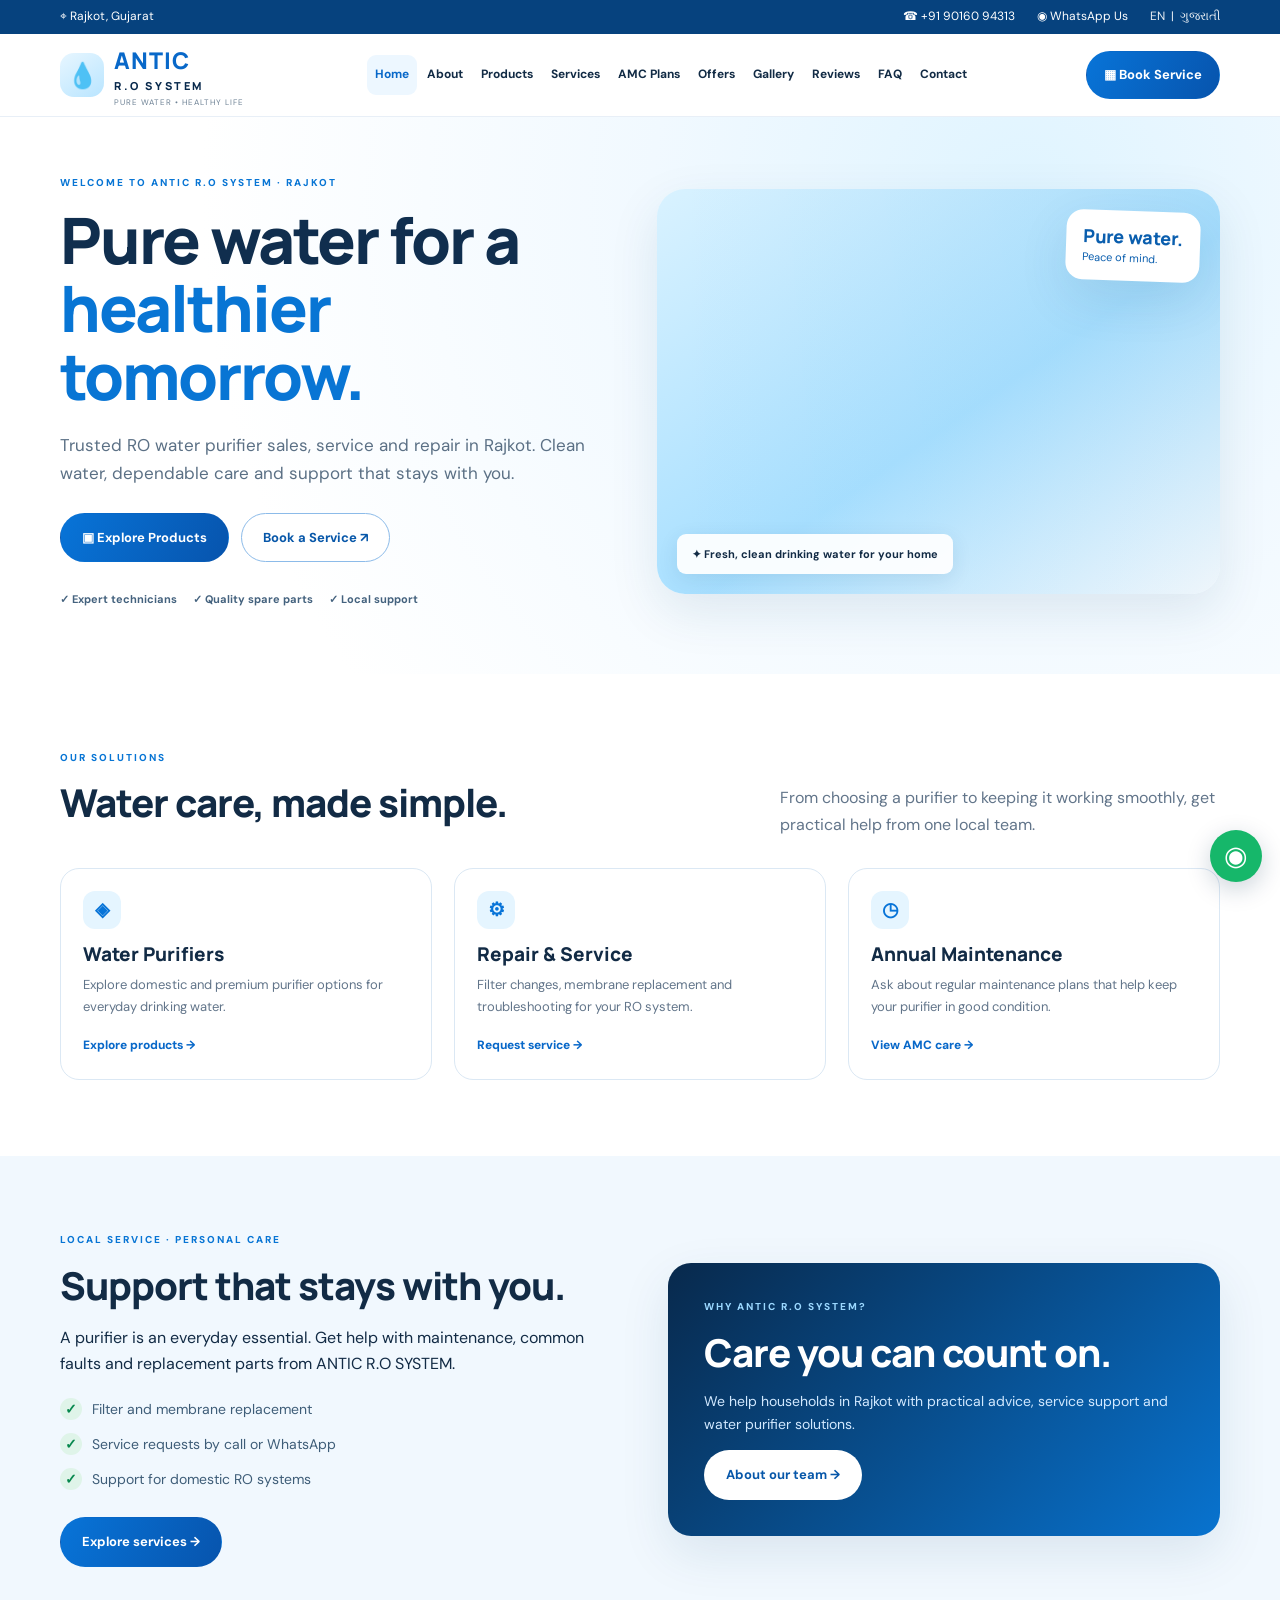
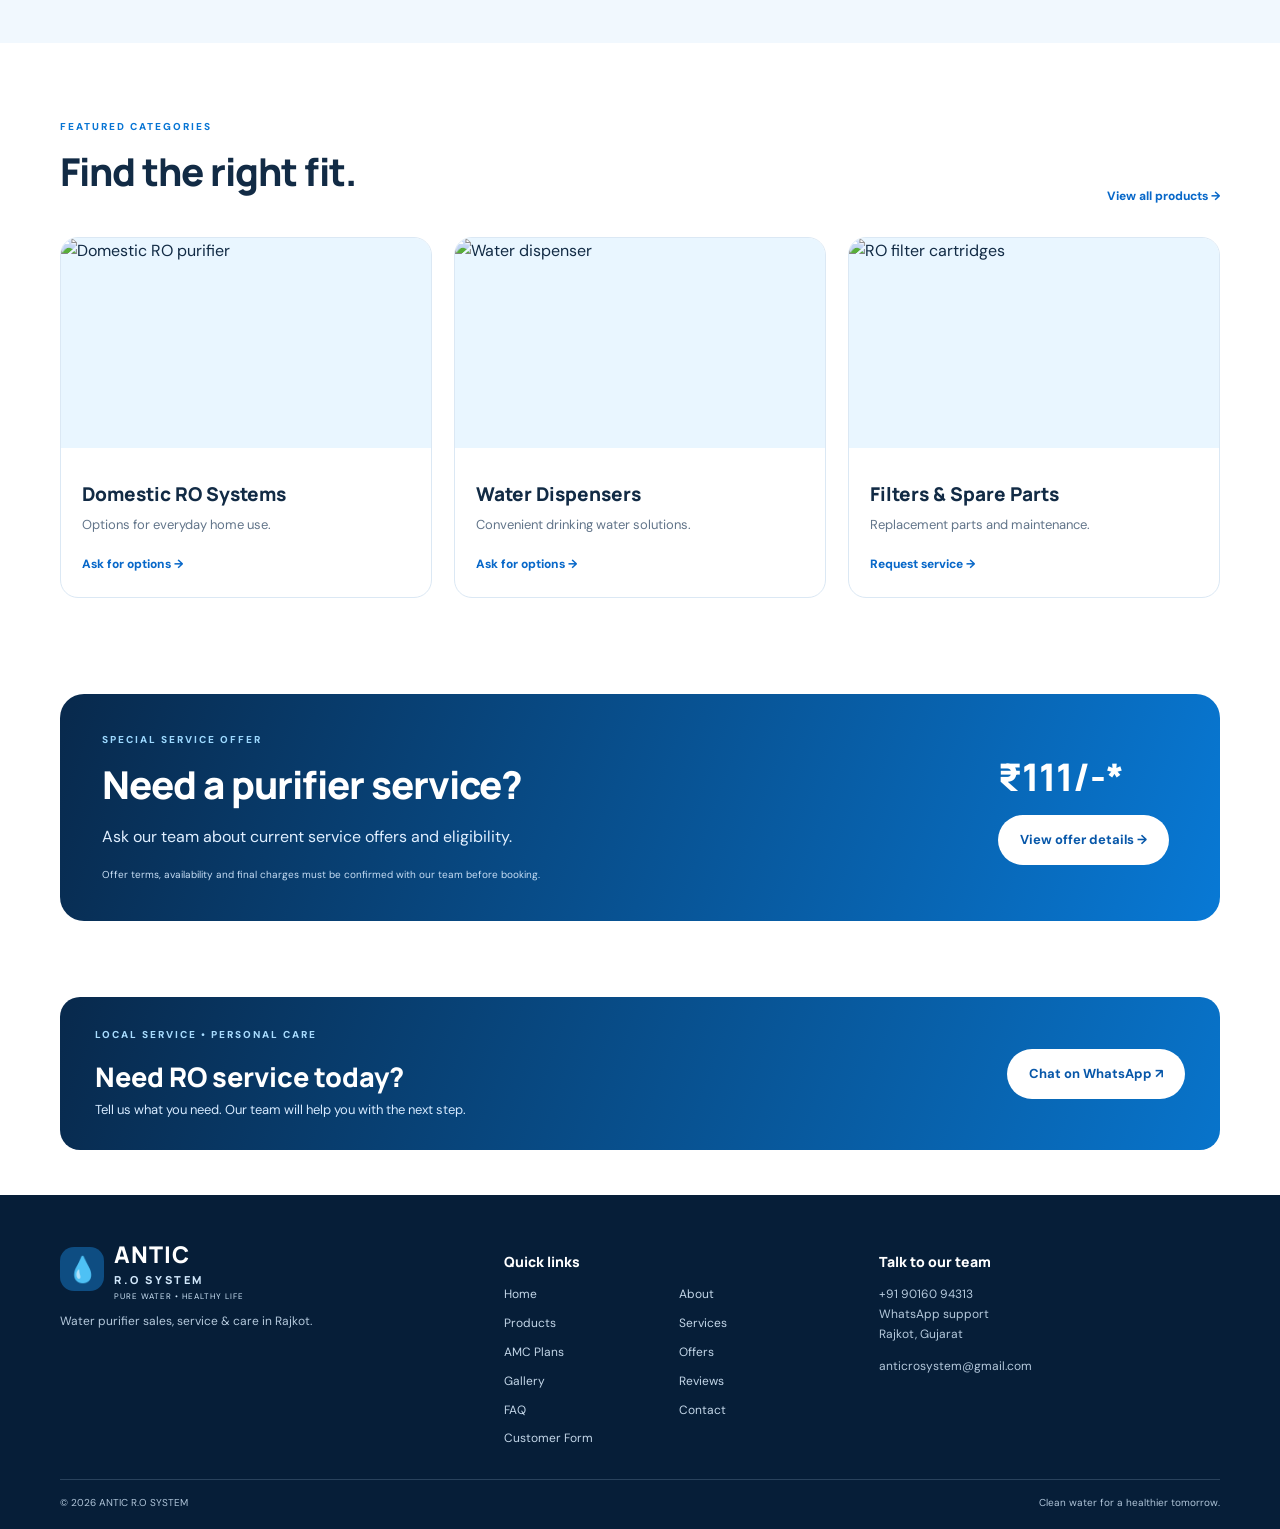
==== index.html @ 8de10319 "Add files via upload" ====
<!doctype html><html lang="en"><head><meta charset="utf-8"><meta name="viewport" content="width=device-width,initial-scale=1"><meta name="description" content="RO water purifier sales, service and repair in Rajkot."><meta name="theme-color" content="#0756a5"><title>Home | ANTIC R.O SYSTEM</title><link rel="preconnect" href="https://images.unsplash.com"><link rel="stylesheet" href="style.css"></head><body><div class="topbar"><div class="container topbar-inner"><span>⌖ Rajkot, Gujarat</span><div><a href="tel:+919016094313">☎ +91 90160 94313</a><a href="https://wa.me/919016094313" target="_blank" rel="noopener">◉ WhatsApp Us</a><span class="language">EN&nbsp; | &nbsp;ગુજરાતી</span></div></div></div><header class="site-header"><div class="container nav-wrap"><a class="brand" href="index.html"><span class="brand-mark">💧</span><span><b>ANTIC</b><strong>R.O SYSTEM</strong><small>PURE WATER • HEALTHY LIFE</small></span></a><button class="menu-toggle" aria-label="Toggle navigation" aria-expanded="false" onclick="document.querySelector('.nav-links').classList.toggle('open');this.setAttribute('aria-expanded',this.getAttribute('aria-expanded')==='true'?'false':'true')">☰</button><nav class="nav-links"><a class="active" href="index.html">Home</a><a class="" href="about.html">About</a><a class="" href="products.html">Products</a><a class="" href="services.html">Services</a><a class="" href="amc.html">AMC Plans</a><a class="" href="offers.html">Offers</a><a class="" href="gallery.html">Gallery</a><a class="" href="reviews.html">Reviews</a><a class="" href="faq.html">FAQ</a><a class="" href="contact.html">Contact</a></nav><a class="btn btn-primary nav-cta" href="booking.html">▦ Book Service</a></div></header><main><section class="hero"><div class="container hero-grid"><div class="hero-copy"><span class="eyebrow">WELCOME TO ANTIC R.O SYSTEM · RAJKOT</span><h1>Pure water for a <em>healthier tomorrow.</em></h1><p>Trusted RO water purifier sales, service and repair in Rajkot. Clean water, dependable care and support that stays with you.</p><div class="buttons"><a class="btn btn-primary" href="products.html">▣ Explore Products</a><a class="btn btn-outline" href="services.html">Book a Service ↗</a></div><div class="trust-row"><span>✓ Expert technicians</span><span>✓ Quality spare parts</span><span>✓ Local support</span></div></div><div class="hero-visual"><img src="https://images.unsplash.com/photo-1564419320461-6870880221ad?auto=format&fit=crop&w=1200&q=85" alt="Clean drinking water and water purifier" onerror="this.style.display='none'"><div class="image-note">✦ Fresh, clean drinking water for your home</div><div class="hero-sticker"><b>Pure water.</b><span>Peace of mind.</span></div></div></div></section>
<section class="section"><div class="container"><div class="section-heading"><div><span class="eyebrow">OUR SOLUTIONS</span><h2>Water care, made simple.</h2></div><p>From choosing a purifier to keeping it working smoothly, get practical help from one local team.</p></div><div class="solution-grid"><a class="solution-card" href="products.html"><img src="https://images.unsplash.com/photo-1624948465027-6f9b51067557?auto=format&fit=crop&w=800&q=80" alt="Water purifier" onerror="this.style.display='none'"><div><span class="mini-icon">◈</span><h3>Water Purifiers</h3><p>Explore domestic and premium purifier options for everyday drinking water.</p><b>Explore products →</b></div></a><a class="solution-card" href="services.html"><img src="https://images.unsplash.com/photo-1581092921461-eab62e97a780?auto=format&fit=crop&w=800&q=80" alt="Technician service" onerror="this.style.display='none'"><div><span class="mini-icon">⚙</span><h3>Repair & Service</h3><p>Filter changes, membrane replacement and troubleshooting for your RO system.</p><b>Request service →</b></div></a><a class="solution-card" href="amc.html"><img src="https://images.unsplash.com/photo-1585704032915-c3400ca199e7?auto=format&fit=crop&w=800&q=80" alt="Water purifier filter" onerror="this.style.display='none'"><div><span class="mini-icon">◷</span><h3>Annual Maintenance</h3><p>Ask about regular maintenance plans that help keep your purifier in good condition.</p><b>View AMC care →</b></div></a></div></div></section>
<section class="section soft"><div class="container split"><div><span class="eyebrow">LOCAL SERVICE · PERSONAL CARE</span><h2>Support that stays with you.</h2><p>A purifier is an everyday essential. Get help with maintenance, common faults and replacement parts from ANTIC R.O SYSTEM.</p><ul class="check-list"><li>Filter and membrane replacement</li><li>Service requests by call or WhatsApp</li><li>Support for domestic RO systems</li></ul><a class="btn btn-primary" href="services.html">Explore services →</a></div><div class="blue-panel"><span class="eyebrow">WHY ANTIC R.O SYSTEM?</span><h2>Care you can count on.</h2><p>We help households in Rajkot with practical advice, service support and water purifier solutions.</p><a class="btn btn-white" href="about.html">About our team →</a></div></div></section>
<section class="section"><div class="container"><div class="section-heading"><div><span class="eyebrow">FEATURED CATEGORIES</span><h2>Find the right fit.</h2></div><a class="text-link" href="products.html">View all products →</a></div><div class="product-grid"><article class="product-card"><img src="https://images.unsplash.com/photo-1624948465027-6f9b51067557?auto=format&fit=crop&w=800&q=80" alt="Domestic RO purifier"><div><h3>Domestic RO Systems</h3><p>Options for everyday home use.</p><a href="https://wa.me/919016094313" target="_blank" rel="noopener">Ask for options →</a></div></article><article class="product-card"><img src="https://images.unsplash.com/photo-1523362628745-0c100150b504?auto=format&fit=crop&w=800&q=80" alt="Water dispenser"><div><h3>Water Dispensers</h3><p>Convenient drinking water solutions.</p><a href="https://wa.me/919016094313" target="_blank" rel="noopener">Ask for options →</a></div></article><article class="product-card"><img src="https://images.unsplash.com/photo-1585704032915-c3400ca199e7?auto=format&fit=crop&w=800&q=80" alt="RO filter cartridges"><div><h3>Filters & Spare Parts</h3><p>Replacement parts and maintenance.</p><a href="services.html">Request service →</a></div></article></div></div></section>
<section class="section offer-section"><div class="container"><div class="offer-banner"><div><span class="eyebrow">SPECIAL SERVICE OFFER</span><h2>Need a purifier service?</h2><p>Ask our team about current service offers and eligibility.</p><small>Offer terms, availability and final charges must be confirmed with our team before booking.</small></div><div class="offer-action"><strong>₹111/-*</strong><a class="btn btn-white" href="offers.html">View offer details →</a></div></div></div></section></main><section class="cta-band"><div><span class="eyebrow">LOCAL SERVICE • PERSONAL CARE</span><h2>Need RO service today?</h2><p>Tell us what you need. Our team will help you with the next step.</p></div><a class="btn btn-white" href="https://wa.me/919016094313" target="_blank" rel="noopener">Chat on WhatsApp ↗</a></section><footer class="footer"><div class="container footer-grid"><div><a class="brand brand-light" href="index.html"><span class="brand-mark">💧</span><span><b>ANTIC</b><strong>R.O SYSTEM</strong><small>PURE WATER • HEALTHY LIFE</small></span></a><p>Water purifier sales, service & care in Rajkot.</p></div><div><h3>Quick links</h3><div class="footer-links"><a href="index.html">Home</a><a href="about.html">About</a><a href="products.html">Products</a><a href="services.html">Services</a><a href="amc.html">AMC Plans</a><a href="offers.html">Offers</a><a href="gallery.html">Gallery</a><a href="reviews.html">Reviews</a><a href="faq.html">FAQ</a><a href="contact.html">Contact</a><a href="booking.html">Customer Form</a></div></div><div><h3>Talk to our team</h3><p><a href="tel:+919016094313">+91 90160 94313</a><br><a href="https://wa.me/919016094313">WhatsApp support</a><br>Rajkot, Gujarat</p><p><a href="mailto:anticrosystem@gmail.com">anticrosystem@gmail.com</a></p></div></div><div class="container copyright">© 2026 ANTIC R.O SYSTEM <span>Clean water for a healthier tomorrow.</span></div></footer><a class="floating-wa" href="https://wa.me/919016094313" aria-label="Chat on WhatsApp" target="_blank" rel="noopener">◉</a><script src="script.js"></script></body></html>
---- style.css ----
@import url('https://fonts.googleapis.com/css2?family=DM+Sans:wght@400;500;600;700&family=Manrope:wght@400;500;600;700;800&display=swap');
:root{--navy:#08294c;--blue:#0868c9;--blue2:#0a8ce5;--pale:#edf7ff;--ink:#122b45;--muted:#62758a;--line:#dbe8f4;--white:#fff;--green:#18a968;--shadow:0 18px 50px rgba(15,66,110,.10)}*{box-sizing:border-box}html{scroll-behavior:smooth;scroll-padding-top:100px}body{margin:0;background:#fff;color:var(--ink);font-family:'DM Sans',Arial,sans-serif;line-height:1.65}a{color:inherit;text-decoration:none}img{max-width:100%;display:block}.container{width:min(1160px,calc(100% - 42px));margin-inline:auto}.topbar{background:#06427e;color:#fff;font-size:12px}.topbar-inner,.topbar-inner>div{display:flex;align-items:center;justify-content:space-between;gap:22px}.topbar-inner{min-height:34px}.topbar a{color:#fff}.topbar-inner>div{gap:22px}.language{opacity:.9}.site-header{position:sticky;top:0;z-index:20;background:rgba(255,255,255,.96);backdrop-filter:blur(14px);border-bottom:1px solid #e8eff7}.nav-wrap{min-height:82px;display:flex;align-items:center;gap:24px}.brand{display:flex;align-items:center;gap:10px;min-width:195px;color:#0868c9;line-height:1}.brand-mark{width:44px;height:44px;display:grid;place-items:center;border-radius:14px;background:linear-gradient(145deg,#e7f6ff,#b9e5ff);font-size:25px}.brand b,.brand strong,.brand small{display:block}.brand b{font:800 23px Manrope,sans-serif;letter-spacing:1px}.brand strong{font:800 11px Manrope,sans-serif;letter-spacing:2.6px;color:var(--navy);margin-top:2px}.brand small{font-size:8px;letter-spacing:1px;color:#6e8295;margin-top:5px}.nav-links{display:flex;align-items:center;justify-content:center;gap:2px;flex:1}.nav-links a{padding:10px 8px;border-radius:9px;font-size:12px;font-weight:700;white-space:nowrap}.nav-links a:hover,.nav-links a.active{color:var(--blue);background:#edf7ff}.btn{display:inline-flex;align-items:center;justify-content:center;gap:8px;border:1px solid transparent;border-radius:999px;padding:13px 21px;font-weight:700;font-size:13px;transition:transform .2s,box-shadow .2s}.btn:hover{transform:translateY(-2px);box-shadow:0 8px 22px #0a68c92a}.btn-primary{background:linear-gradient(115deg,#0874d8,#0754ad);color:#fff}.btn-outline{border-color:#8cbbe9;color:#0757a9;background:#fff}.btn-white{background:#fff;color:#0757a9}.nav-cta{white-space:nowrap;padding:12px 17px}.menu-toggle{display:none}.hero{background:radial-gradient(circle at 80% 15%,#dff4ff 0,#f1f9ff 33%,#fff 73%);overflow:hidden;padding:58px 0 65px}.hero-grid{display:grid;grid-template-columns:1fr 1.02fr;gap:45px;align-items:center}.eyebrow{display:block;font-size:10px;letter-spacing:2px;font-weight:800;color:#0875d4;margin-bottom:14px}.hero h1,.page-hero h1{font:800 clamp(42px,5vw,65px)/1.07 Manrope,sans-serif;letter-spacing:-2px;margin:0 0 20px;color:#102e4e}.hero h1 em{font-style:normal;color:#0875d4}.hero-copy>p,.page-hero p{font-size:17px;color:#5b7085;max-width:530px}.buttons{display:flex;gap:12px;flex-wrap:wrap;margin-top:26px}.trust-row{display:flex;gap:16px;flex-wrap:wrap;margin-top:28px;color:#44627e;font-size:11px;font-weight:700}.hero-visual{height:405px;position:relative;border-radius:28px;overflow:hidden;background:linear-gradient(145deg,#d9f2ff,#a7dfff 55%,#f6fbff);box-shadow:var(--shadow)}.hero-visual>img{width:100%;height:100%;object-fit:cover}.hero-visual:after{content:'';position:absolute;inset:0;background:linear-gradient(90deg,#fff0, #064d7d08)}.image-note{position:absolute;bottom:20px;left:20px;background:#ffffffed;padding:11px 15px;border-radius:9px;font-size:11px;font-weight:700;box-shadow:0 5px 20px #143b5b18;z-index:1}.hero-sticker{position:absolute;right:20px;top:22px;background:#fff;color:#0a5eae;border-radius:17px;padding:14px 17px;box-shadow:var(--shadow);display:flex;flex-direction:column;z-index:1;transform:rotate(2deg)}.hero-sticker b{font:800 18px Manrope}.hero-sticker span{font-size:11px}.section{padding:76px 0}.soft{background:#f1f8fe}.section-heading{display:flex;justify-content:space-between;align-items:end;gap:25px;margin-bottom:30px}.section-heading h2,.split h2,.blue-panel h2,.offer-banner h2{font:800 clamp(28px,3vw,39px)/1.2 Manrope,sans-serif;letter-spacing:-1px;margin:0 0 12px}.section-heading>p{max-width:440px;color:var(--muted);margin:0}.solution-grid{display:grid;grid-template-columns:repeat(3,1fr);gap:22px}.solution-card{border:1px solid var(--line);border-radius:19px;overflow:hidden;background:#fff;transition:transform .25s,box-shadow .25s}.solution-card:hover,.product-card:hover{transform:translateY(-4px);box-shadow:var(--shadow)}.solution-card>img{width:100%;height:180px;object-fit:cover;background:#e5f5ff}.solution-card>div{padding:22px}.mini-icon{display:grid;place-items:center;width:38px;height:38px;border-radius:12px;background:#e5f5ff;color:#0874d8;font-size:19px;font-weight:800}.solution-card h3,.product-card h3,.info-card h3,.contact-card h3{font:800 19px Manrope;margin:12px 0 7px}.solution-card p,.product-card p,.info-card p{font-size:13px;color:var(--muted);margin:0 0 14px}.solution-card b,.text-link,.product-card a:not(.btn){color:#0868c9;font-size:12px;font-weight:800}.split{display:grid;grid-template-columns:1fr 1fr;gap:55px;align-items:center}.split>p{color:var(--muted)}.check-list{list-style:none;padding:0;margin:20px 0 26px}.check-list li{margin:12px 0;color:#3e5d78;font-size:14px}.check-list li:before{content:'✓';display:inline-grid;place-items:center;width:22px;height:22px;margin-right:10px;border-radius:50%;background:#dff4e9;color:#07884e;font-weight:900}.blue-panel{padding:36px;border-radius:23px;background:linear-gradient(135deg,#08294c,#0873cf);color:#fff;box-shadow:var(--shadow)}.blue-panel .eyebrow{color:#9bd8ff}.blue-panel h2{color:#fff}.blue-panel p{color:#d2e9ff;font-size:14px}.product-grid{display:grid;grid-template-columns:repeat(3,1fr);gap:22px}.product-grid-large{grid-template-columns:repeat(2,1fr)}.product-card{overflow:hidden;border:1px solid var(--line);border-radius:18px;background:#fff;transition:.2s}.product-card img{width:100%;height:210px;object-fit:cover;background:#e9f6ff}.product-card>div{padding:21px}.product-card .btn{margin-top:6px}.offer-section{padding-top:20px}.offer-banner{display:flex;justify-content:space-between;align-items:center;gap:30px;padding:38px 42px;border-radius:24px;background:linear-gradient(110deg,#08294c,#0879d5);color:#fff}.offer-banner .eyebrow{color:#9dd9ff}.offer-banner h2{color:#fff}.offer-banner p{color:#e0efff}.offer-banner small{display:block;color:#c7def5;font-size:10px;max-width:590px}.offer-action{display:flex;flex-direction:column;align-items:flex-start;gap:13px;min-width:180px}.offer-action strong{font:800 38px Manrope;color:#fff}.page-hero{padding:62px 0;background:radial-gradient(circle at 85% 20%,#d7f0ff,#f2f9ff 50%,#fff 90%)}.page-hero h1{font-size:clamp(38px,4.5vw,55px);max-width:800px}.page-hero p{max-width:700px}.grid3{display:grid;grid-template-columns:repeat(3,1fr);gap:22px}.info-card,.contact-card{padding:25px;border:1px solid var(--line);background:#fff;border-radius:18px;box-shadow:0 6px 24px #153d5a08}.card-photo{width:100%;height:155px;object-fit:cover;border-radius:12px;margin-bottom:18px}.rounded-photo{width:100%;height:350px;object-fit:cover;border-radius:24px;box-shadow:var(--shadow)}.notice{background:#f1f8fe;border:1px solid #dcecf9;border-radius:12px;padding:15px 18px;color:#587086;font-size:12px;margin-top:24px}.gallery-grid{display:grid;grid-template-columns:repeat(3,1fr);gap:20px}.gallery-grid figure{margin:0;border:1px solid var(--line);border-radius:17px;overflow:hidden;background:#fff}.gallery-grid img{width:100%;height:220px;object-fit:cover}.gallery-grid figcaption{padding:14px 17px;font-weight:700;font-size:13px}.stars{color:#f5a623;letter-spacing:3px;font-size:20px}.faq-list{max-width:850px}.faq-list details{border:1px solid var(--line);border-radius:13px;padding:18px 20px;margin-bottom:12px;background:#fff}.faq-list summary{font-weight:800;cursor:pointer}.faq-list details p{color:var(--muted);font-size:14px;margin-bottom:0}.contact-layout{display:grid;grid-template-columns:1fr .85fr;gap:25px;align-items:start}.contact-cards{display:grid;grid-template-columns:1fr 1fr;gap:16px}.contact-card p{color:var(--muted);font-size:13px}.booking-panel{position:sticky;top:120px}.booking-actions{display:flex;flex-wrap:wrap;gap:10px;margin-top:22px}.steps{padding-left:20px;color:#4d6880}.steps li{padding:6px 0}.cta-band{width:min(1160px,calc(100% - 42px));margin:0 auto 45px;padding:30px 35px;border-radius:20px;background:linear-gradient(110deg,#08294c,#0874cb);color:#fff;display:flex;justify-content:space-between;align-items:center;gap:20px}.cta-band .eyebrow{color:#a8dcff}.cta-band h2{font:800 27px Manrope;margin:0 0 4px}.cta-band p{margin:0;color:#d6eaff;font-size:13px}.footer{background:#061e38;color:#fff;padding:43px 0 17px}.footer-grid{display:grid;grid-template-columns:1.2fr 1fr 1fr;gap:35px}.brand-light{color:#fff}.brand-light .brand-mark{background:#0e4d82}.brand-light strong,.brand-light small{color:#d1e7fa}.footer p{color:#b5c9dc;font-size:12px}.footer h3{font:800 14px Manrope}.footer-links{display:grid;grid-template-columns:1fr 1fr;gap:9px}.footer-links a{color:#c3d6e8;font-size:12px}.footer-links a:hover,.footer a:hover{color:#8fd3ff}.copyright{border-top:1px solid #29425c;margin-top:30px;padding-top:15px;color:#b0c5d9;font-size:10px;display:flex;justify-content:space-between;gap:15px}.floating-wa{position:fixed;right:18px;bottom:18px;z-index:30;width:52px;height:52px;border-radius:50%;display:grid;place-items:center;background:#16b76a;color:#fff;font-size:27px;box-shadow:0 7px 24px #092d4c35}
@media(max-width:1050px){.nav-wrap{gap:12px}.brand{min-width:165px}.brand b{font-size:20px}.nav-links a{padding:9px 6px;font-size:11px}.nav-cta{font-size:11px;padding:11px 13px}.hero-grid{gap:25px}.hero-visual{height:360px}}
@media(max-width:820px){.topbar-inner>div{gap:12px}.nav-wrap{min-height:72px;flex-wrap:wrap;padding-block:12px}.menu-toggle{display:block;margin-left:auto;background:#eef7ff;border:0;border-radius:10px;padding:10px 13px;color:#0757a9;font-size:19px}.nav-cta{display:none}.nav-links{display:none;order:5;flex-basis:100%;flex-wrap:wrap;justify-content:flex-start;padding:8px 0}.nav-links.open{display:flex}.nav-links a{font-size:13px;padding:10px}.hero-grid,.split,.contact-layout{grid-template-columns:1fr}.hero{padding:45px 0}.hero-visual{height:350px}.solution-grid,.grid3{grid-template-columns:repeat(2,1fr)}.section{padding:58px 0}.section-heading{align-items:flex-start;flex-direction:column}.contact-layout{gap:20px}.booking-panel{position:static}.footer-grid{grid-template-columns:1fr 1fr}.footer-grid>div:first-child{grid-column:1/-1}}
@media(max-width:560px){.container,.cta-band{width:calc(100% - 30px)}.topbar-inner{min-height:32px}.topbar-inner>span{display:none}.topbar-inner>div{width:100%;justify-content:space-between;gap:6px;font-size:10px}.language{display:none}.brand{min-width:0}.brand-mark{width:39px;height:39px}.brand b{font-size:20px}.hero h1{font-size:43px;letter-spacing:-1.5px}.hero-copy>p,.page-hero p{font-size:15px}.hero-visual{height:285px;border-radius:19px}.hero-sticker{right:12px;top:12px}.image-note{left:12px;bottom:12px}.trust-row{gap:9px;font-size:10px}.buttons .btn{flex:1}.solution-grid,.grid3,.product-grid,.product-grid-large,.gallery-grid,.contact-cards{grid-template-columns:1fr}.solution-card>img{height:190px}.section{padding:48px 0}.section-heading h2,.split h2,.blue-panel h2,.offer-banner h2{font-size:29px}.offer-banner{padding:25px 22px;flex-direction:column;align-items:flex-start}.offer-action{min-width:0}.page-hero{padding:45px 0}.page-hero h1{font-size:39px;letter-spacing:-1px}.rounded-photo{height:260px}.cta-band{padding:25px 22px;align-items:flex-start;flex-direction:column;margin-bottom:30px}.cta-band h2{font-size:24px}.footer-grid{grid-template-columns:1fr;gap:20px}.footer-grid>div:first-child{grid-column:auto}.copyright{flex-direction:column;gap:5px}.product-card img{height:210px}}
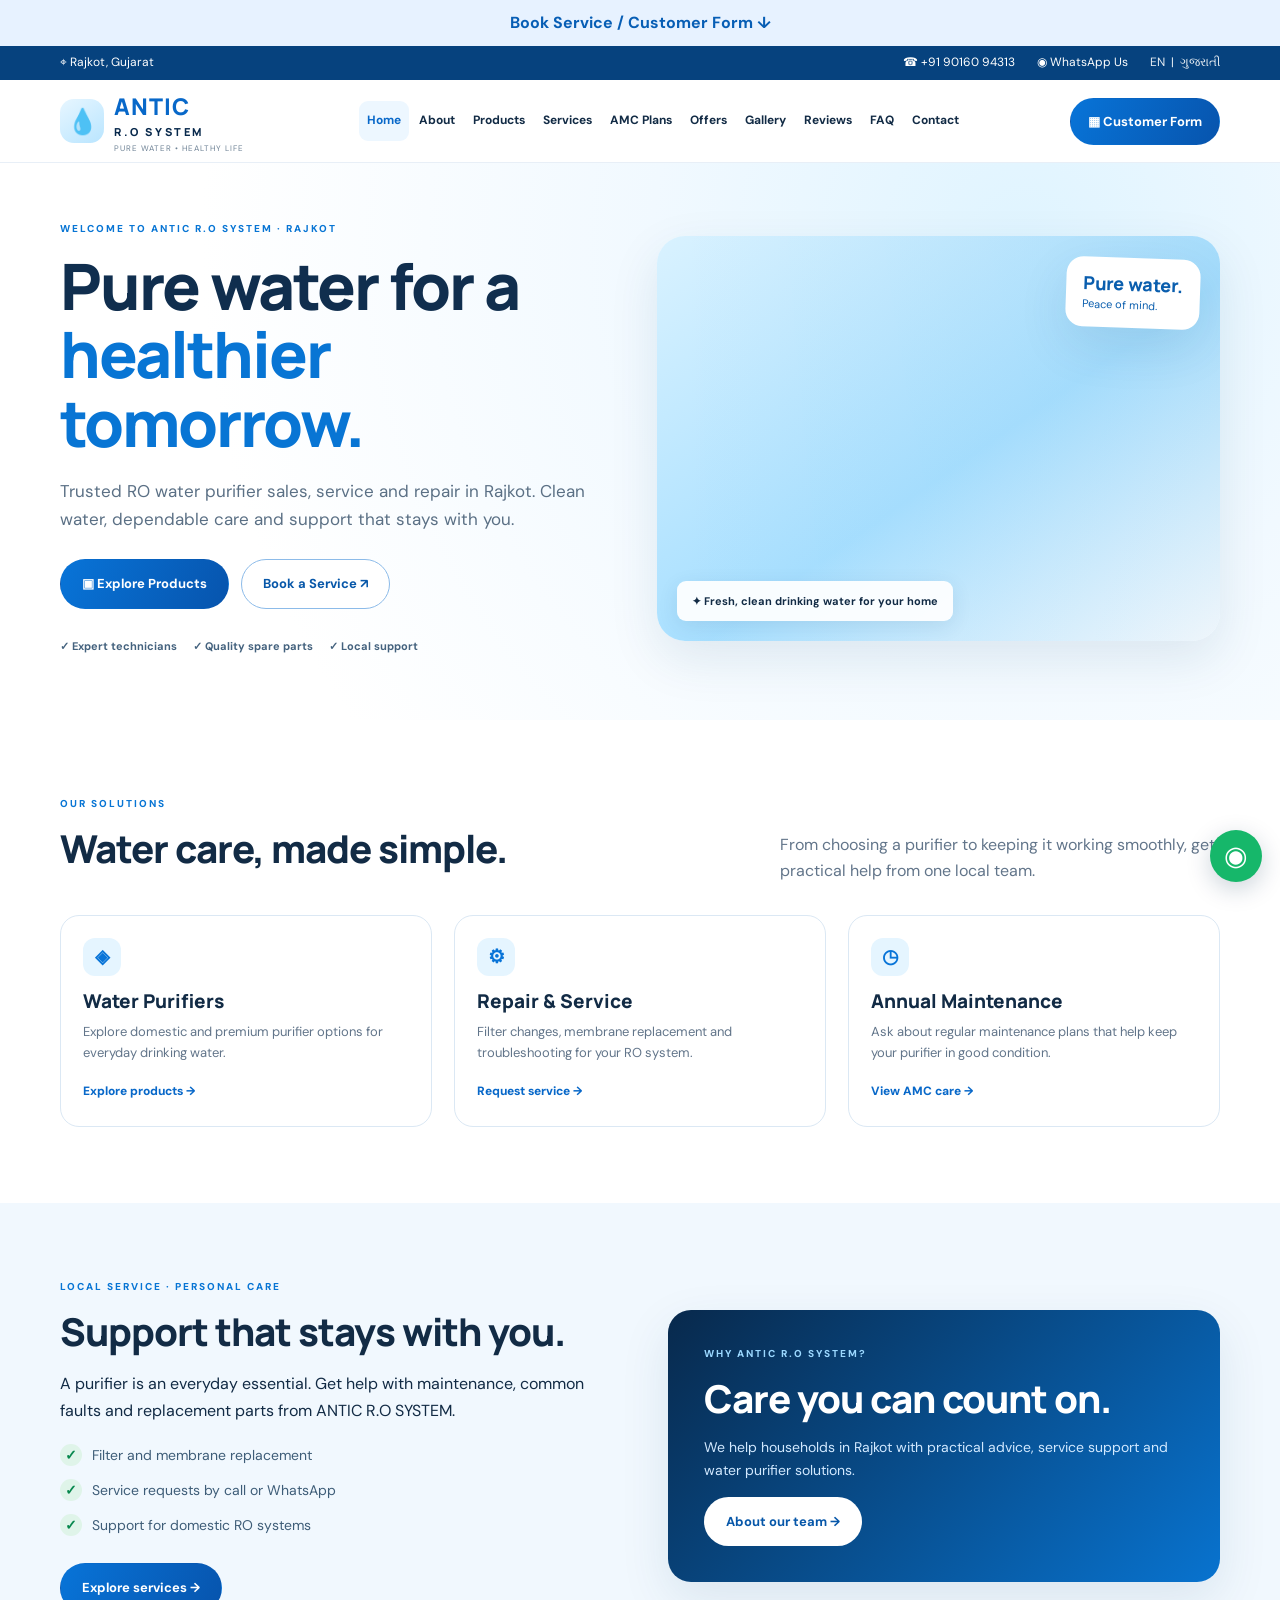
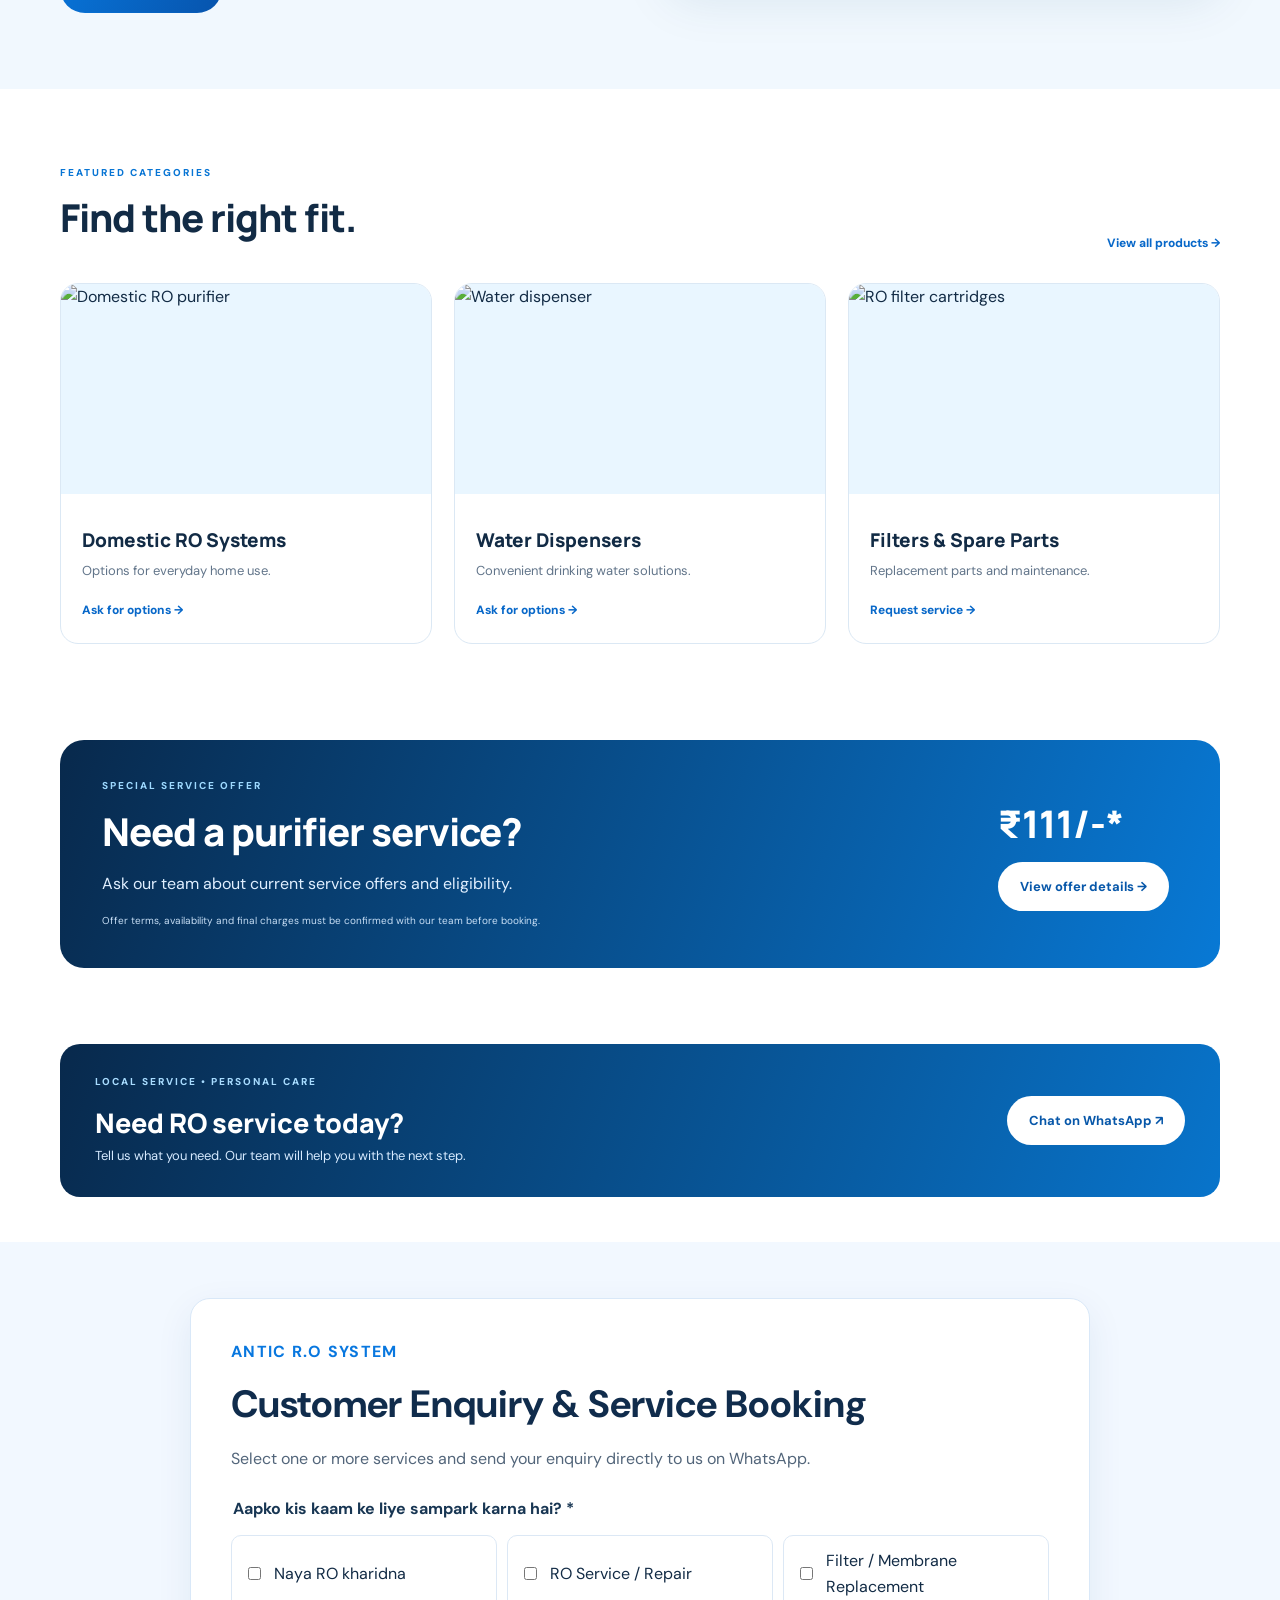
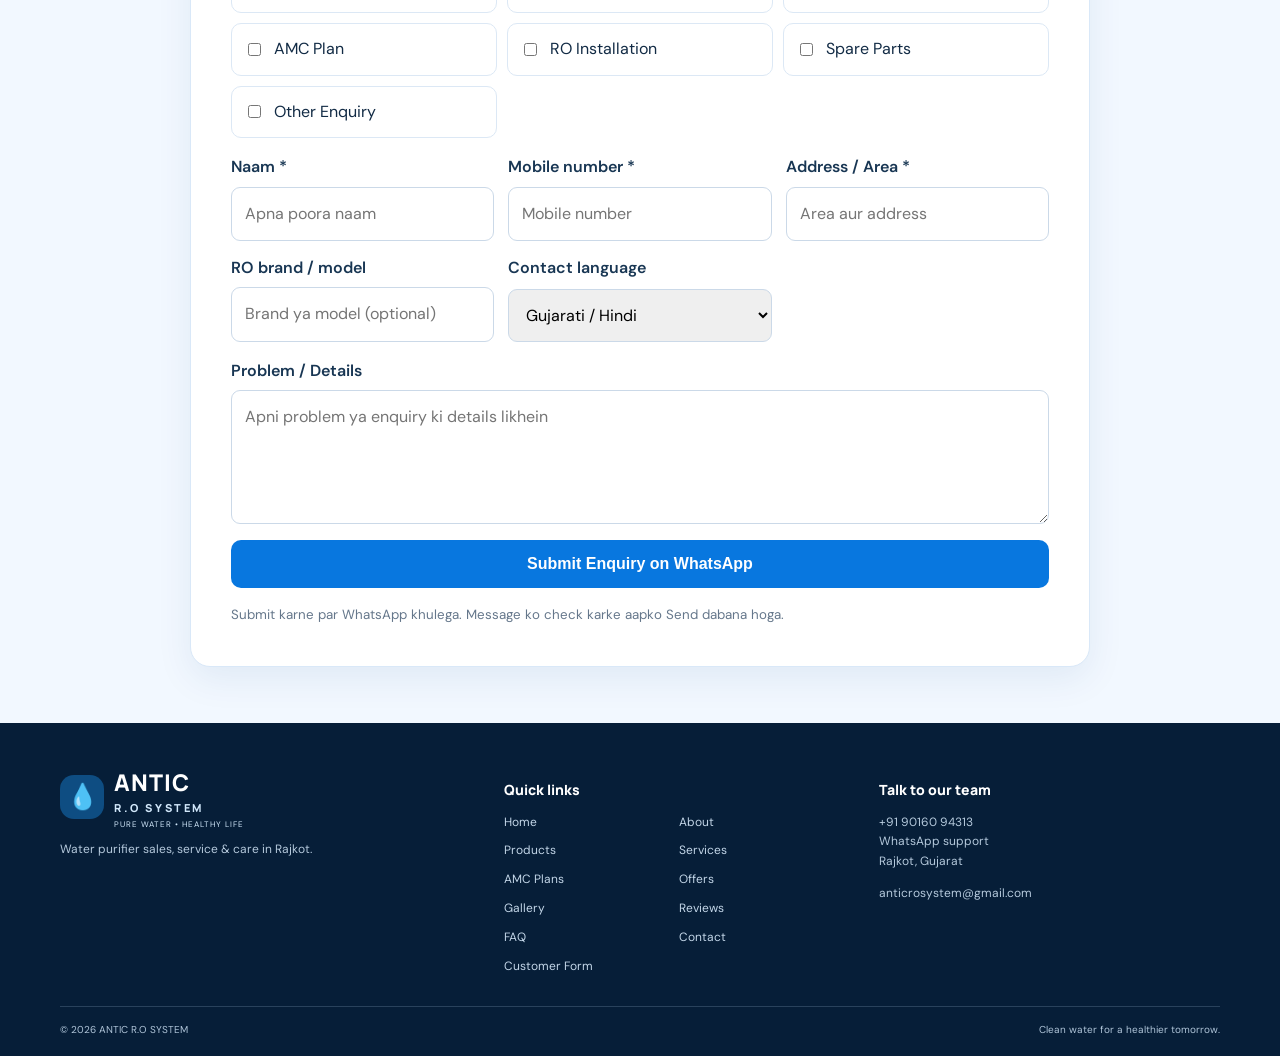
==== commit f8ad431d: "Add files via upload" ====
--- a/index.html
+++ b/index.html
@@ -1,5 +1,74 @@
-<!doctype html><html lang="en"><head><meta charset="utf-8"><meta name="viewport" content="width=device-width,initial-scale=1"><meta name="description" content="RO water purifier sales, service and repair in Rajkot."><meta name="theme-color" content="#0756a5"><title>Home | ANTIC R.O SYSTEM</title><link rel="preconnect" href="https://images.unsplash.com"><link rel="stylesheet" href="style.css"></head><body><div class="topbar"><div class="container topbar-inner"><span>⌖ Rajkot, Gujarat</span><div><a href="tel:+919016094313">☎ +91 90160 94313</a><a href="https://wa.me/919016094313" target="_blank" rel="noopener">◉ WhatsApp Us</a><span class="language">EN&nbsp; | &nbsp;ગુજરાતી</span></div></div></div><header class="site-header"><div class="container nav-wrap"><a class="brand" href="index.html"><span class="brand-mark">💧</span><span><b>ANTIC</b><strong>R.O SYSTEM</strong><small>PURE WATER • HEALTHY LIFE</small></span></a><button class="menu-toggle" aria-label="Toggle navigation" aria-expanded="false" onclick="document.querySelector('.nav-links').classList.toggle('open');this.setAttribute('aria-expanded',this.getAttribute('aria-expanded')==='true'?'false':'true')">☰</button><nav class="nav-links"><a class="active" href="index.html">Home</a><a class="" href="about.html">About</a><a class="" href="products.html">Products</a><a class="" href="services.html">Services</a><a class="" href="amc.html">AMC Plans</a><a class="" href="offers.html">Offers</a><a class="" href="gallery.html">Gallery</a><a class="" href="reviews.html">Reviews</a><a class="" href="faq.html">FAQ</a><a class="" href="contact.html">Contact</a></nav><a class="btn btn-primary nav-cta" href="booking.html">▦ Book Service</a></div></header><main><section class="hero"><div class="container hero-grid"><div class="hero-copy"><span class="eyebrow">WELCOME TO ANTIC R.O SYSTEM · RAJKOT</span><h1>Pure water for a <em>healthier tomorrow.</em></h1><p>Trusted RO water purifier sales, service and repair in Rajkot. Clean water, dependable care and support that stays with you.</p><div class="buttons"><a class="btn btn-primary" href="products.html">▣ Explore Products</a><a class="btn btn-outline" href="services.html">Book a Service ↗</a></div><div class="trust-row"><span>✓ Expert technicians</span><span>✓ Quality spare parts</span><span>✓ Local support</span></div></div><div class="hero-visual"><img src="https://images.unsplash.com/photo-1564419320461-6870880221ad?auto=format&fit=crop&w=1200&q=85" alt="Clean drinking water and water purifier" onerror="this.style.display='none'"><div class="image-note">✦ Fresh, clean drinking water for your home</div><div class="hero-sticker"><b>Pure water.</b><span>Peace of mind.</span></div></div></div></section>
+<!doctype html><html lang="en"><head><meta charset="utf-8"><meta name="viewport" content="width=device-width,initial-scale=1"><meta name="description" content="RO water purifier sales, service and repair in Rajkot."><meta name="theme-color" content="#0756a5"><title>Home | ANTIC R.O SYSTEM</title><link rel="preconnect" href="https://images.unsplash.com"><link rel="stylesheet" href="style.css"></head><body>
+<div style="padding:10px 16px;text-align:center;background:#e7f2ff;"><a href="#customer-form" style="font-weight:700;color:#075eb5;text-decoration:none;">Book Service / Customer Form ↓</a></div><div class="topbar"><div class="container topbar-inner"><span>⌖ Rajkot, Gujarat</span><div><a href="tel:+919016094313">☎ +91 90160 94313</a><a href="https://wa.me/919016094313" target="_blank" rel="noopener">◉ WhatsApp Us</a><span class="language">EN&nbsp; | &nbsp;ગુજરાતી</span></div></div></div><header class="site-header"><div class="container nav-wrap"><a class="brand" href="index.html"><span class="brand-mark">💧</span><span><b>ANTIC</b><strong>R.O SYSTEM</strong><small>PURE WATER • HEALTHY LIFE</small></span></a><button class="menu-toggle" aria-label="Toggle navigation" aria-expanded="false" onclick="document.querySelector('.nav-links').classList.toggle('open');this.setAttribute('aria-expanded',this.getAttribute('aria-expanded')==='true'?'false':'true')">☰</button><nav class="nav-links"><a class="active" href="index.html">Home</a><a class="" href="about.html">About</a><a class="" href="products.html">Products</a><a class="" href="services.html">Services</a><a class="" href="amc.html">AMC Plans</a><a class="" href="offers.html">Offers</a><a class="" href="gallery.html">Gallery</a><a class="" href="reviews.html">Reviews</a><a class="" href="faq.html">FAQ</a><a class="" href="contact.html">Contact</a></nav><a class="btn btn-primary nav-cta" href="booking.html">▦ Customer Form</a></div></header><main><section class="hero"><div class="container hero-grid"><div class="hero-copy"><span class="eyebrow">WELCOME TO ANTIC R.O SYSTEM · RAJKOT</span><h1>Pure water for a <em>healthier tomorrow.</em></h1><p>Trusted RO water purifier sales, service and repair in Rajkot. Clean water, dependable care and support that stays with you.</p><div class="buttons"><a class="btn btn-primary" href="products.html">▣ Explore Products</a><a class="btn btn-outline" href="services.html">Book a Service ↗</a></div><div class="trust-row"><span>✓ Expert technicians</span><span>✓ Quality spare parts</span><span>✓ Local support</span></div></div><div class="hero-visual"><img src="https://images.unsplash.com/photo-1564419320461-6870880221ad?auto=format&fit=crop&w=1200&q=85" alt="Clean drinking water and water purifier" onerror="this.style.display='none'"><div class="image-note">✦ Fresh, clean drinking water for your home</div><div class="hero-sticker"><b>Pure water.</b><span>Peace of mind.</span></div></div></div></section>
 <section class="section"><div class="container"><div class="section-heading"><div><span class="eyebrow">OUR SOLUTIONS</span><h2>Water care, made simple.</h2></div><p>From choosing a purifier to keeping it working smoothly, get practical help from one local team.</p></div><div class="solution-grid"><a class="solution-card" href="products.html"><img src="https://images.unsplash.com/photo-1624948465027-6f9b51067557?auto=format&fit=crop&w=800&q=80" alt="Water purifier" onerror="this.style.display='none'"><div><span class="mini-icon">◈</span><h3>Water Purifiers</h3><p>Explore domestic and premium purifier options for everyday drinking water.</p><b>Explore products →</b></div></a><a class="solution-card" href="services.html"><img src="https://images.unsplash.com/photo-1581092921461-eab62e97a780?auto=format&fit=crop&w=800&q=80" alt="Technician service" onerror="this.style.display='none'"><div><span class="mini-icon">⚙</span><h3>Repair & Service</h3><p>Filter changes, membrane replacement and troubleshooting for your RO system.</p><b>Request service →</b></div></a><a class="solution-card" href="amc.html"><img src="https://images.unsplash.com/photo-1585704032915-c3400ca199e7?auto=format&fit=crop&w=800&q=80" alt="Water purifier filter" onerror="this.style.display='none'"><div><span class="mini-icon">◷</span><h3>Annual Maintenance</h3><p>Ask about regular maintenance plans that help keep your purifier in good condition.</p><b>View AMC care →</b></div></a></div></div></section>
 <section class="section soft"><div class="container split"><div><span class="eyebrow">LOCAL SERVICE · PERSONAL CARE</span><h2>Support that stays with you.</h2><p>A purifier is an everyday essential. Get help with maintenance, common faults and replacement parts from ANTIC R.O SYSTEM.</p><ul class="check-list"><li>Filter and membrane replacement</li><li>Service requests by call or WhatsApp</li><li>Support for domestic RO systems</li></ul><a class="btn btn-primary" href="services.html">Explore services →</a></div><div class="blue-panel"><span class="eyebrow">WHY ANTIC R.O SYSTEM?</span><h2>Care you can count on.</h2><p>We help households in Rajkot with practical advice, service support and water purifier solutions.</p><a class="btn btn-white" href="about.html">About our team →</a></div></div></section>
 <section class="section"><div class="container"><div class="section-heading"><div><span class="eyebrow">FEATURED CATEGORIES</span><h2>Find the right fit.</h2></div><a class="text-link" href="products.html">View all products →</a></div><div class="product-grid"><article class="product-card"><img src="https://images.unsplash.com/photo-1624948465027-6f9b51067557?auto=format&fit=crop&w=800&q=80" alt="Domestic RO purifier"><div><h3>Domestic RO Systems</h3><p>Options for everyday home use.</p><a href="https://wa.me/919016094313" target="_blank" rel="noopener">Ask for options →</a></div></article><article class="product-card"><img src="https://images.unsplash.com/photo-1523362628745-0c100150b504?auto=format&fit=crop&w=800&q=80" alt="Water dispenser"><div><h3>Water Dispensers</h3><p>Convenient drinking water solutions.</p><a href="https://wa.me/919016094313" target="_blank" rel="noopener">Ask for options →</a></div></article><article class="product-card"><img src="https://images.unsplash.com/photo-1585704032915-c3400ca199e7?auto=format&fit=crop&w=800&q=80" alt="RO filter cartridges"><div><h3>Filters & Spare Parts</h3><p>Replacement parts and maintenance.</p><a href="services.html">Request service →</a></div></article></div></div></section>
-<section class="section offer-section"><div class="container"><div class="offer-banner"><div><span class="eyebrow">SPECIAL SERVICE OFFER</span><h2>Need a purifier service?</h2><p>Ask our team about current service offers and eligibility.</p><small>Offer terms, availability and final charges must be confirmed with our team before booking.</small></div><div class="offer-action"><strong>₹111/-*</strong><a class="btn btn-white" href="offers.html">View offer details →</a></div></div></div></section></main><section class="cta-band"><div><span class="eyebrow">LOCAL SERVICE • PERSONAL CARE</span><h2>Need RO service today?</h2><p>Tell us what you need. Our team will help you with the next step.</p></div><a class="btn btn-white" href="https://wa.me/919016094313" target="_blank" rel="noopener">Chat on WhatsApp ↗</a></section><footer class="footer"><div class="container footer-grid"><div><a class="brand brand-light" href="index.html"><span class="brand-mark">💧</span><span><b>ANTIC</b><strong>R.O SYSTEM</strong><small>PURE WATER • HEALTHY LIFE</small></span></a><p>Water purifier sales, service & care in Rajkot.</p></div><div><h3>Quick links</h3><div class="footer-links"><a href="index.html">Home</a><a href="about.html">About</a><a href="products.html">Products</a><a href="services.html">Services</a><a href="amc.html">AMC Plans</a><a href="offers.html">Offers</a><a href="gallery.html">Gallery</a><a href="reviews.html">Reviews</a><a href="faq.html">FAQ</a><a href="contact.html">Contact</a><a href="booking.html">Customer Form</a></div></div><div><h3>Talk to our team</h3><p><a href="tel:+919016094313">+91 90160 94313</a><br><a href="https://wa.me/919016094313">WhatsApp support</a><br>Rajkot, Gujarat</p><p><a href="mailto:anticrosystem@gmail.com">anticrosystem@gmail.com</a></p></div></div><div class="container copyright">© 2026 ANTIC R.O SYSTEM <span>Clean water for a healthier tomorrow.</span></div></footer><a class="floating-wa" href="https://wa.me/919016094313" aria-label="Chat on WhatsApp" target="_blank" rel="noopener">◉</a><script src="script.js"></script></body></html>+<section class="section offer-section"><div class="container"><div class="offer-banner"><div><span class="eyebrow">SPECIAL SERVICE OFFER</span><h2>Need a purifier service?</h2><p>Ask our team about current service offers and eligibility.</p><small>Offer terms, availability and final charges must be confirmed with our team before booking.</small></div><div class="offer-action"><strong>₹111/-*</strong><a class="btn btn-white" href="offers.html">View offer details →</a></div></div></div></section></main><section class="cta-band"><div><span class="eyebrow">LOCAL SERVICE • PERSONAL CARE</span><h2>Need RO service today?</h2><p>Tell us what you need. Our team will help you with the next step.</p></div><a class="btn btn-white" href="https://wa.me/919016094313" target="_blank" rel="noopener">Chat on WhatsApp ↗</a></section>
+<section id="customer-form" class="customer-form-section" style="padding:56px 20px;background:#f2f8ff;">
+  <div style="max-width:900px;margin:auto;background:#fff;border:1px solid #d9e8f8;border-radius:20px;padding:clamp(20px,4vw,40px);box-shadow:0 12px 36px rgba(15,70,130,.08);">
+    <p style="color:#0877df;font-weight:700;letter-spacing:.08em;text-transform:uppercase;margin:0 0 8px;">ANTIC R.O SYSTEM</p>
+    <h2 style="font-size:clamp(26px,4vw,38px);margin:0 0 10px;color:#102c4c;">Customer Enquiry &amp; Service Booking</h2>
+    <p style="color:#52657a;margin:0 0 24px;">Select one or more services and send your enquiry directly to us on WhatsApp.</p>
+    <form id="homeCustomerForm" style="display:grid;gap:16px;">
+      <fieldset style="border:0;padding:0;margin:0;">
+        <legend style="font-weight:700;margin-bottom:12px;color:#183653;">Aapko kis kaam ke liye sampark karna hai? *</legend>
+        <div style="display:grid;grid-template-columns:repeat(auto-fit,minmax(230px,1fr));gap:10px;">
+          <label style="display:flex;gap:10px;align-items:center;padding:12px;border:1px solid #dce8f5;border-radius:10px;"><input type="checkbox" name="work" value="Naya RO kharidna"> Naya RO kharidna</label>
+          <label style="display:flex;gap:10px;align-items:center;padding:12px;border:1px solid #dce8f5;border-radius:10px;"><input type="checkbox" name="work" value="RO Service / Repair"> RO Service / Repair</label>
+          <label style="display:flex;gap:10px;align-items:center;padding:12px;border:1px solid #dce8f5;border-radius:10px;"><input type="checkbox" name="work" value="Filter / Membrane Replacement"> Filter / Membrane Replacement</label>
+          <label style="display:flex;gap:10px;align-items:center;padding:12px;border:1px solid #dce8f5;border-radius:10px;"><input type="checkbox" name="work" value="AMC Plan"> AMC Plan</label>
+          <label style="display:flex;gap:10px;align-items:center;padding:12px;border:1px solid #dce8f5;border-radius:10px;"><input type="checkbox" name="work" value="RO Installation"> RO Installation</label>
+          <label style="display:flex;gap:10px;align-items:center;padding:12px;border:1px solid #dce8f5;border-radius:10px;"><input type="checkbox" name="work" value="Spare Parts"> Spare Parts</label>
+          <label style="display:flex;gap:10px;align-items:center;padding:12px;border:1px solid #dce8f5;border-radius:10px;"><input type="checkbox" name="work" value="Other Enquiry"> Other Enquiry</label>
+        </div>
+      </fieldset>
+      <div style="display:grid;grid-template-columns:repeat(auto-fit,minmax(230px,1fr));gap:14px;">
+        <label style="display:grid;gap:6px;font-weight:600;color:#183653;">Naam *<input required name="customerName" autocomplete="name" placeholder="Apna poora naam" style="padding:13px;border:1px solid #cbd9e8;border-radius:9px;font:inherit;font-weight:400;"></label>
+        <label style="display:grid;gap:6px;font-weight:600;color:#183653;">Mobile number *<input required name="mobile" type="tel" inputmode="tel" autocomplete="tel" pattern="[0-9+() -]{10,16}" placeholder="Mobile number" style="padding:13px;border:1px solid #cbd9e8;border-radius:9px;font:inherit;font-weight:400;"></label>
+        <label style="display:grid;gap:6px;font-weight:600;color:#183653;">Address / Area *<input required name="address" autocomplete="street-address" placeholder="Area aur address" style="padding:13px;border:1px solid #cbd9e8;border-radius:9px;font:inherit;font-weight:400;"></label>
+        <label style="display:grid;gap:6px;font-weight:600;color:#183653;">RO brand / model<input name="brandModel" placeholder="Brand ya model (optional)" style="padding:13px;border:1px solid #cbd9e8;border-radius:9px;font:inherit;font-weight:400;"></label>
+        <label style="display:grid;gap:6px;font-weight:600;color:#183653;">Contact language<select name="language" style="padding:13px;border:1px solid #cbd9e8;border-radius:9px;font:inherit;font-weight:400;"><option>Gujarati / Hindi</option><option>English</option></select></label>
+      </div>
+      <label style="display:grid;gap:6px;font-weight:600;color:#183653;">Problem / Details<textarea name="details" rows="4" placeholder="Apni problem ya enquiry ki details likhein" style="padding:13px;border:1px solid #cbd9e8;border-radius:9px;font:inherit;font-weight:400;resize:vertical;"></textarea></label>
+      <p id="homeFormError" role="alert" style="display:none;color:#b42318;margin:0;"></p>
+      <button type="submit" style="border:0;border-radius:10px;padding:15px 22px;background:#0877df;color:#fff;font-size:16px;font-weight:700;cursor:pointer;">Submit Enquiry on WhatsApp</button>
+      <small style="color:#65778b;">Submit karne par WhatsApp khulega. Message ko check karke aapko Send dabana hoga.</small>
+    </form>
+  </div>
+</section>
+<script>
+(function () {
+  var form = document.getElementById('homeCustomerForm');
+  if (!form) return;
+  form.addEventListener('submit', function (event) {
+    event.preventDefault();
+    var error = document.getElementById('homeFormError');
+    var works = Array.from(form.querySelectorAll('input[name="work"]:checked')).map(function (el) { return el.value; });
+    if (!works.length) {
+      error.textContent = 'Please select at least one work option.';
+      error.style.display = 'block';
+      return;
+    }
+    var data = new FormData(form);
+    var message = [
+      'ANTIC R.O SYSTEM - Customer Enquiry',
+      'Work: ' + works.join(', '),
+      'Name: ' + data.get('customerName'),
+      'Mobile: ' + data.get('mobile'),
+      'Address / Area: ' + data.get('address'),
+      'RO Brand / Model: ' + (data.get('brandModel') || 'Not provided'),
+      'Contact Language: ' + data.get('language'),
+      'Problem / Details: ' + (data.get('details') || 'Not provided')
+    ].join('\n');
+    /* Replace the number below with the business WhatsApp number in international format, digits only. */
+    var whatsappNumber = '';
+    if (!whatsappNumber) {
+      error.textContent = 'WhatsApp number setup pending. Please contact the website owner to enable submission.';
+      error.style.display = 'block';
+      return;
+    }
+    window.open('https://wa.me/' + whatsappNumber + '?text=' + encodeURIComponent(message), '_blank', 'noopener');
+  });
+}());
+</script>
+<footer class="footer"><div class="container footer-grid"><div><a class="brand brand-light" href="index.html"><span class="brand-mark">💧</span><span><b>ANTIC</b><strong>R.O SYSTEM</strong><small>PURE WATER • HEALTHY LIFE</small></span></a><p>Water purifier sales, service & care in Rajkot.</p></div><div><h3>Quick links</h3><div class="footer-links"><a href="index.html">Home</a><a href="about.html">About</a><a href="products.html">Products</a><a href="services.html">Services</a><a href="amc.html">AMC Plans</a><a href="offers.html">Offers</a><a href="gallery.html">Gallery</a><a href="reviews.html">Reviews</a><a href="faq.html">FAQ</a><a href="contact.html">Contact</a><a href="booking.html">Customer Form</a></div></div><div><h3>Talk to our team</h3><p><a href="tel:+919016094313">+91 90160 94313</a><br><a href="https://wa.me/919016094313">WhatsApp support</a><br>Rajkot, Gujarat</p><p><a href="mailto:anticrosystem@gmail.com">anticrosystem@gmail.com</a></p></div></div><div class="container copyright">© 2026 ANTIC R.O SYSTEM <span>Clean water for a healthier tomorrow.</span></div></footer><a class="floating-wa" href="https://wa.me/919016094313" aria-label="Chat on WhatsApp" target="_blank" rel="noopener">◉</a><script src="script.js"></script></body></html>
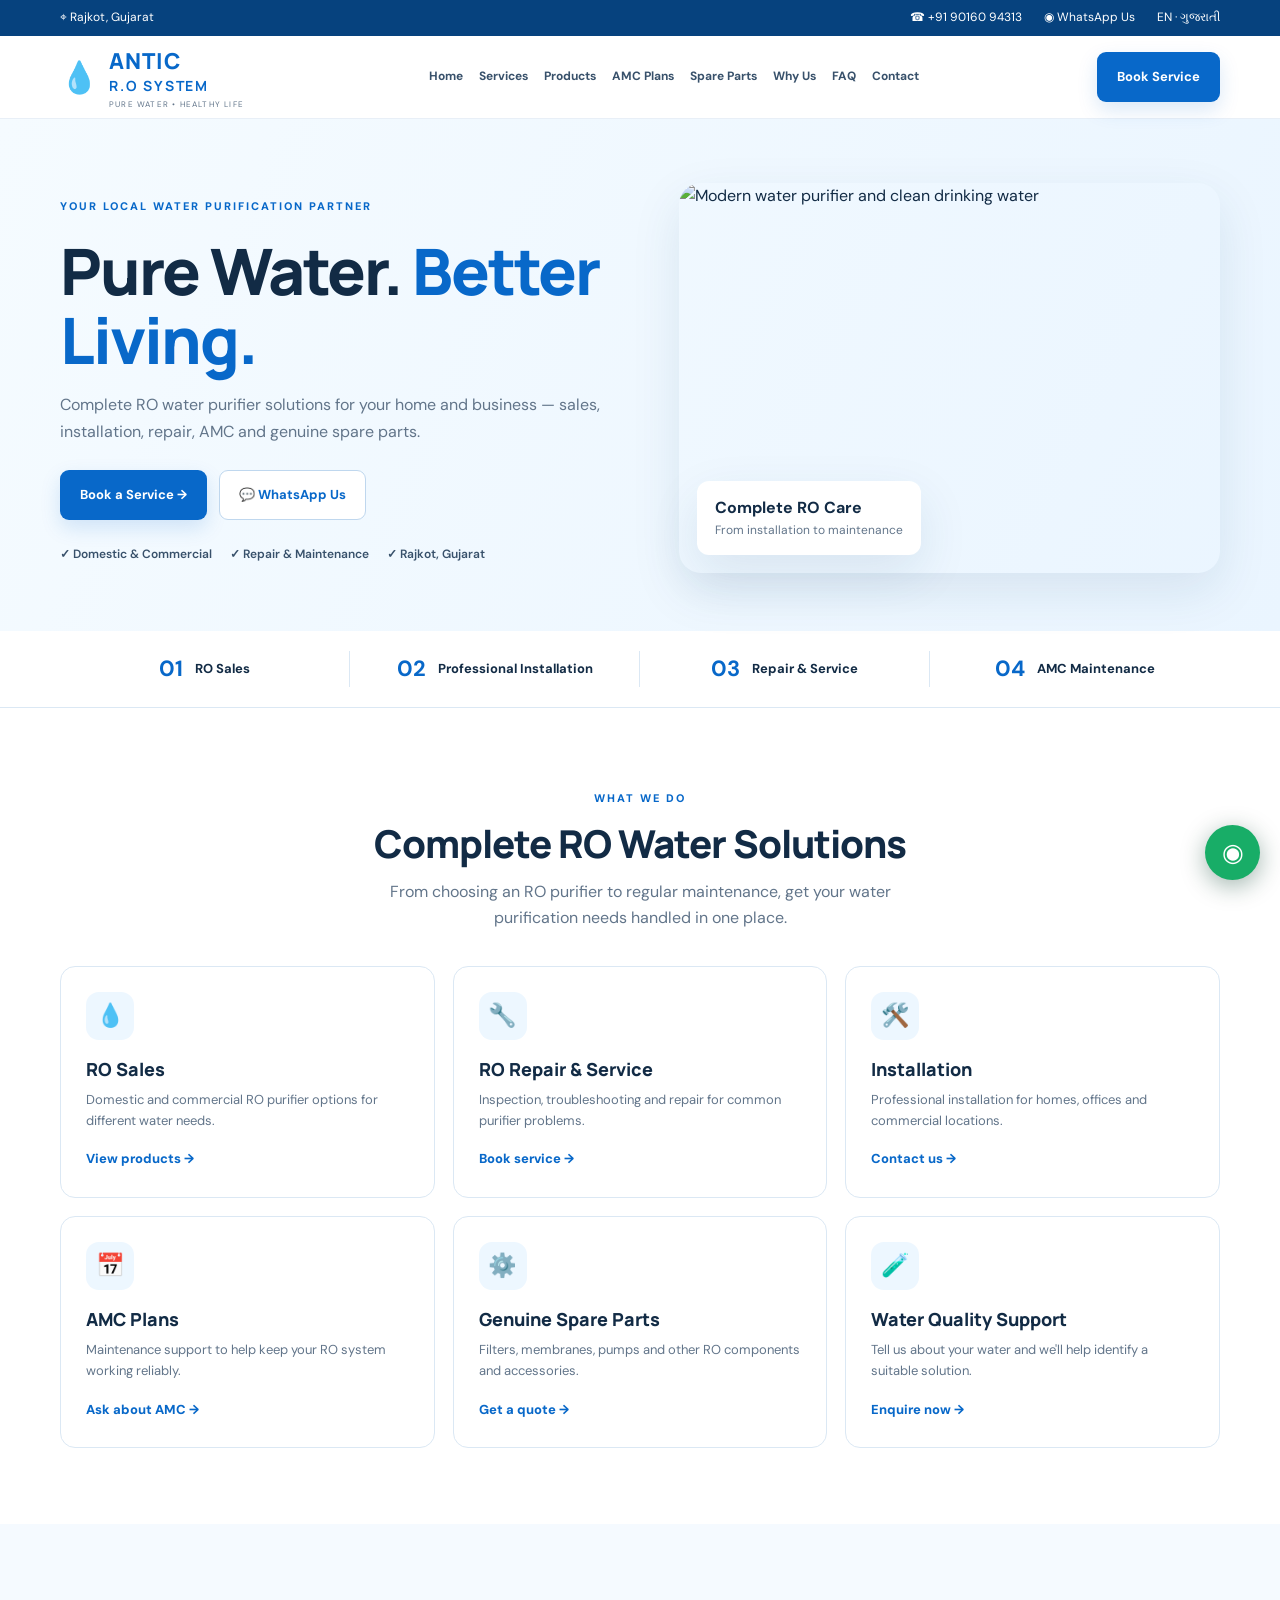
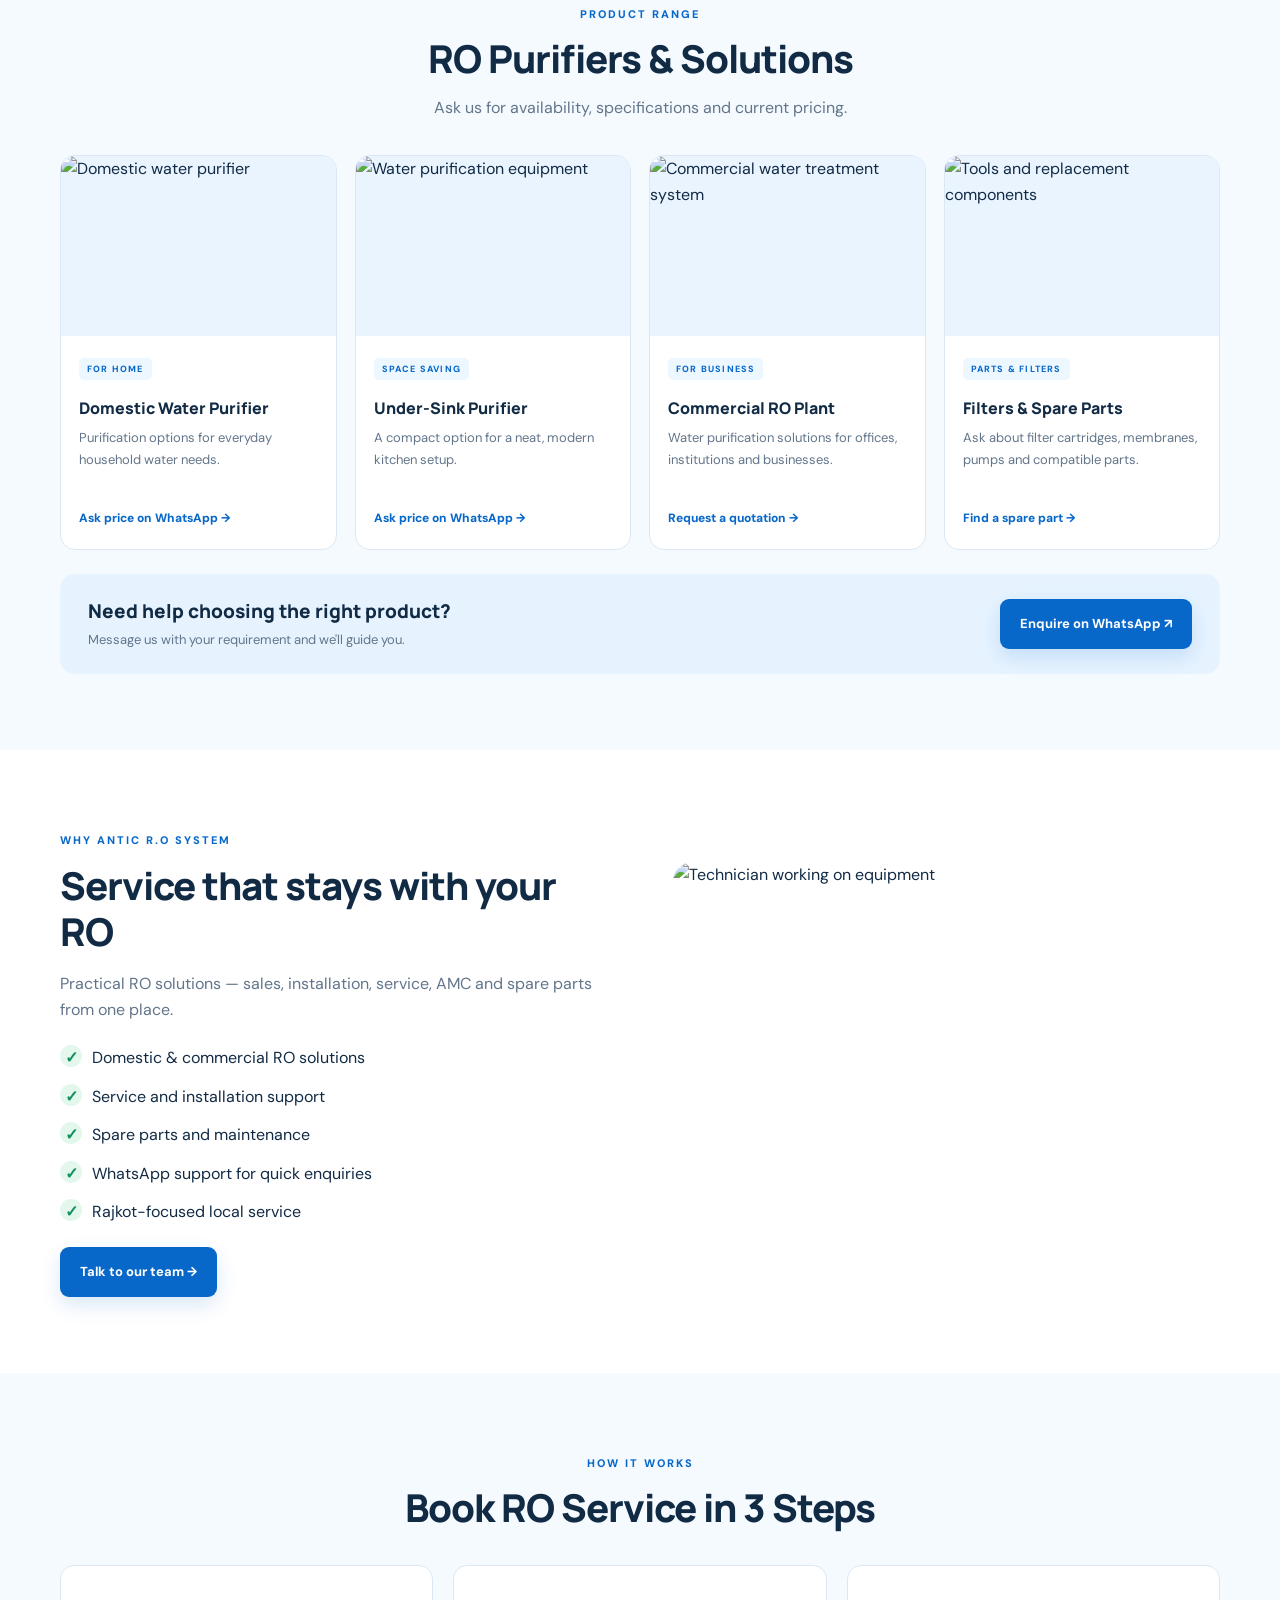
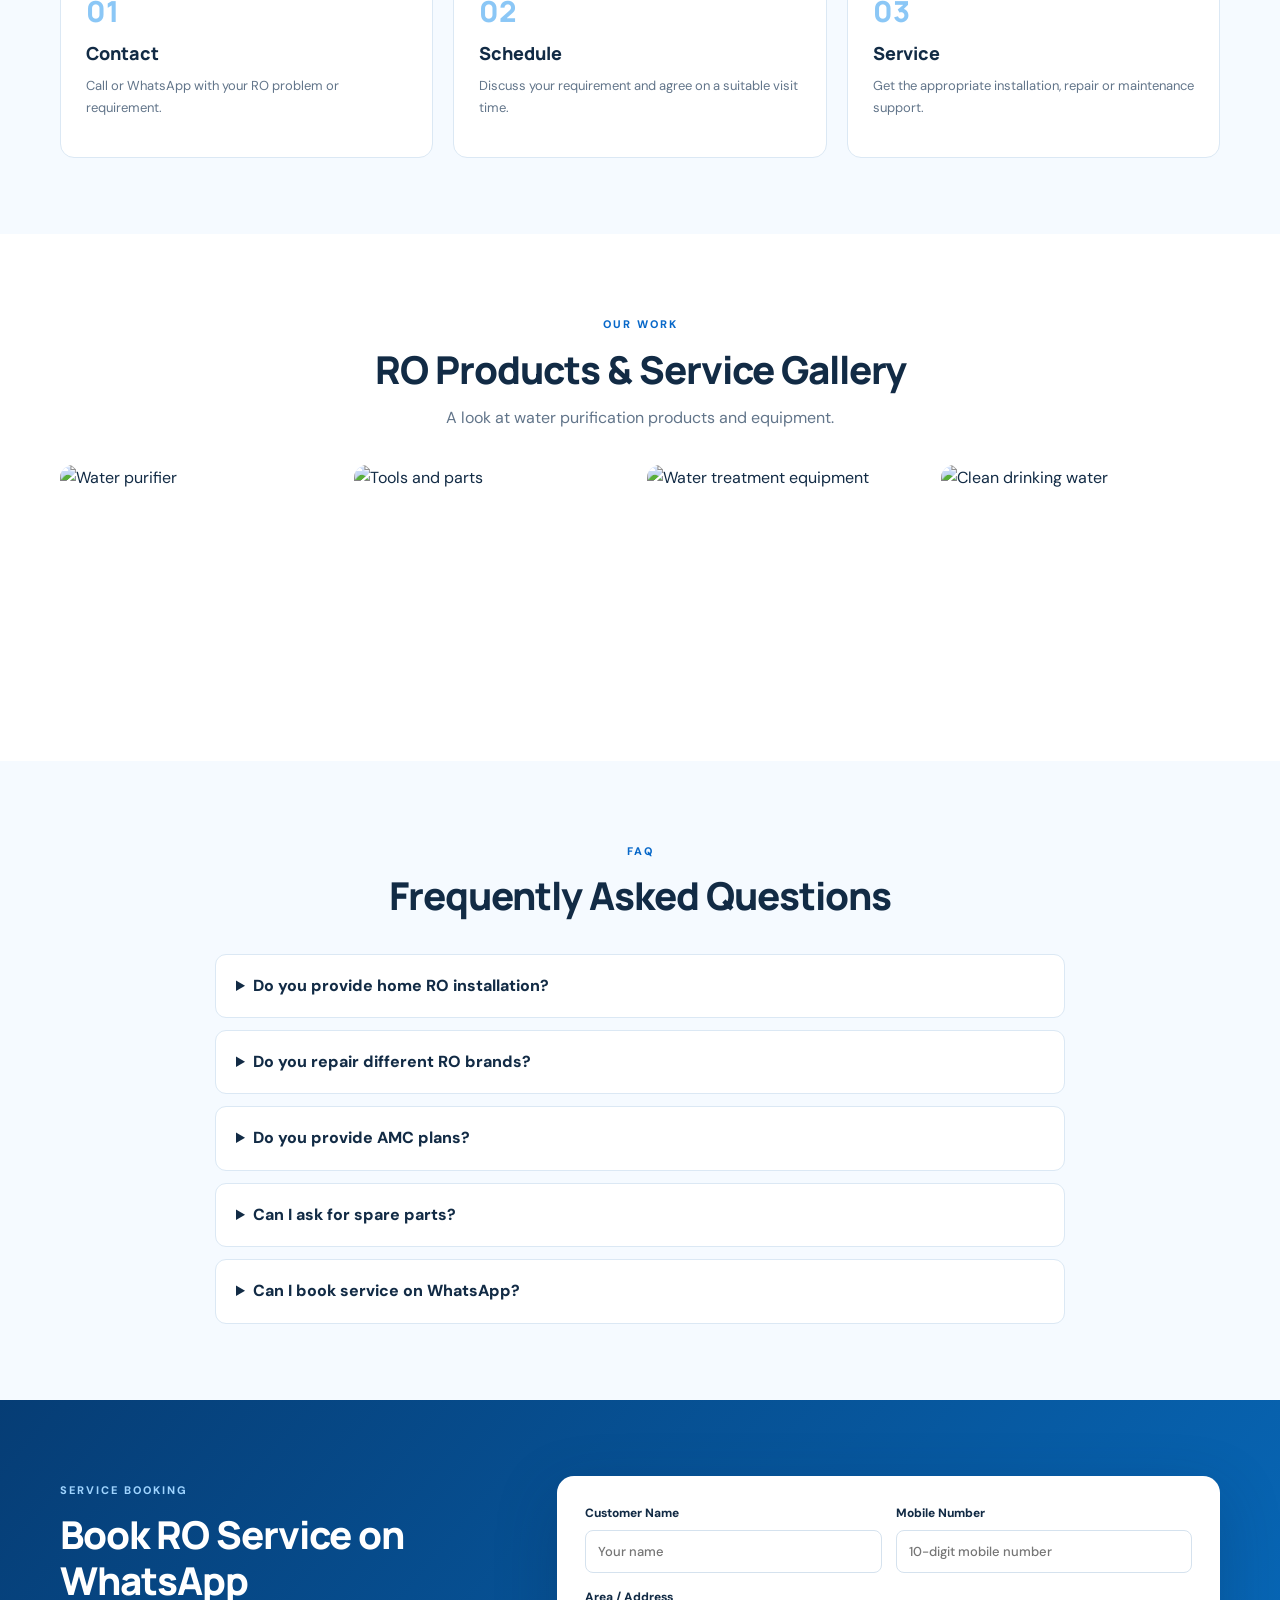
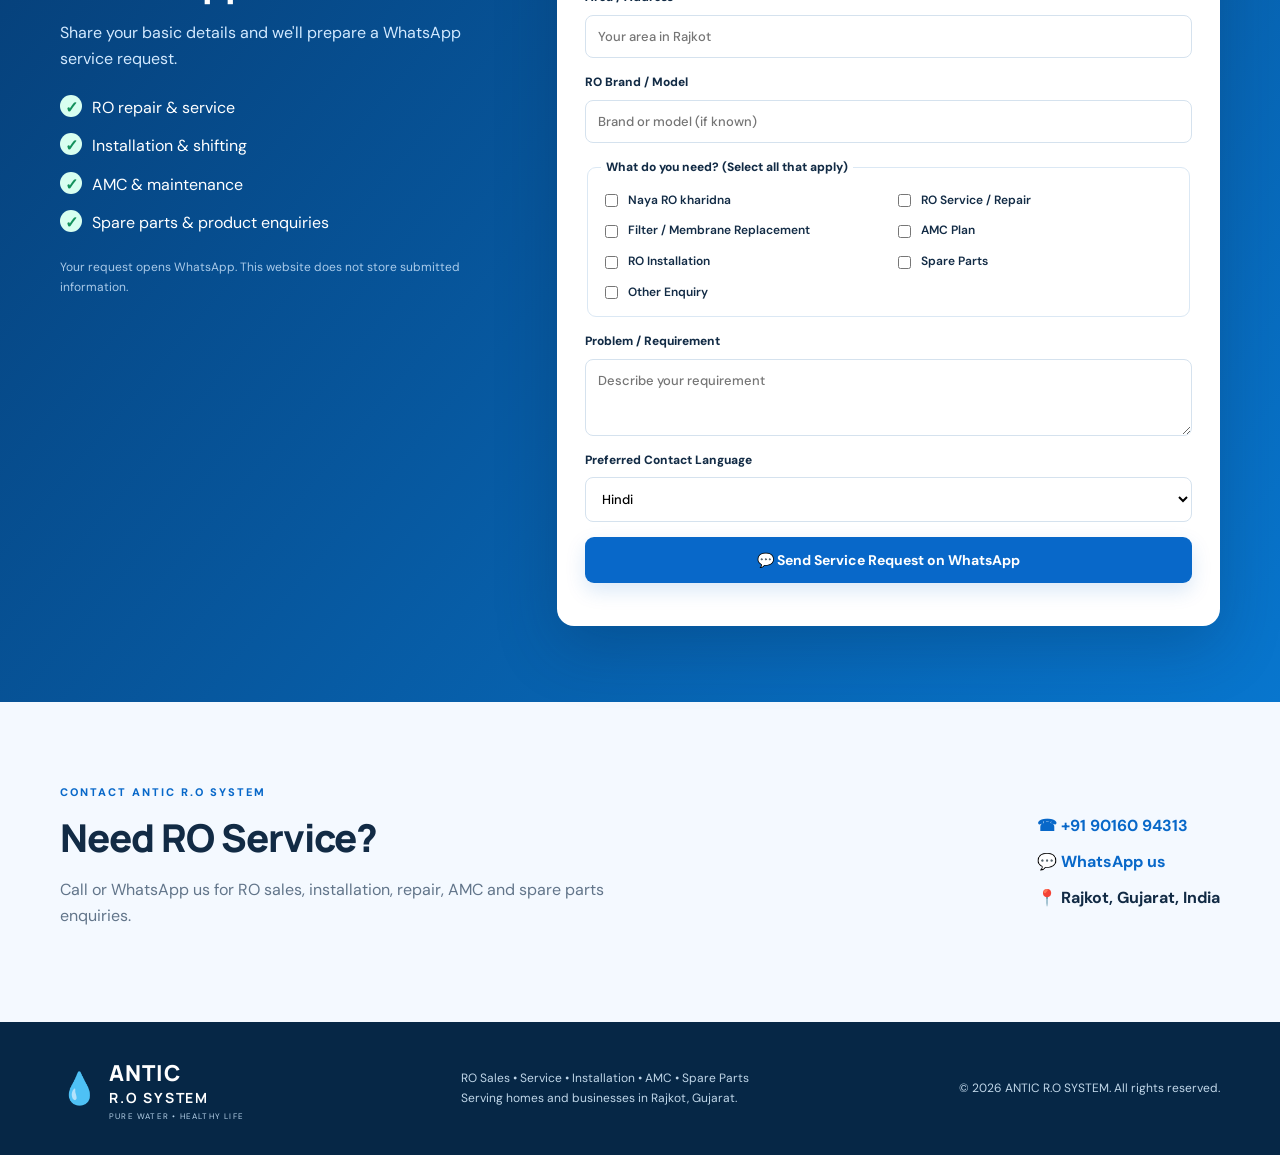
==== commit bb4ce362: "Add files via upload" ====
--- a/index.html
+++ b/index.html
@@ -1,74 +1,14 @@
-<!doctype html><html lang="en"><head><meta charset="utf-8"><meta name="viewport" content="width=device-width,initial-scale=1"><meta name="description" content="RO water purifier sales, service and repair in Rajkot."><meta name="theme-color" content="#0756a5"><title>Home | ANTIC R.O SYSTEM</title><link rel="preconnect" href="https://images.unsplash.com"><link rel="stylesheet" href="style.css"></head><body>
-<div style="padding:10px 16px;text-align:center;background:#e7f2ff;"><a href="#customer-form" style="font-weight:700;color:#075eb5;text-decoration:none;">Book Service / Customer Form ↓</a></div><div class="topbar"><div class="container topbar-inner"><span>⌖ Rajkot, Gujarat</span><div><a href="tel:+919016094313">☎ +91 90160 94313</a><a href="https://wa.me/919016094313" target="_blank" rel="noopener">◉ WhatsApp Us</a><span class="language">EN&nbsp; | &nbsp;ગુજરાતી</span></div></div></div><header class="site-header"><div class="container nav-wrap"><a class="brand" href="index.html"><span class="brand-mark">💧</span><span><b>ANTIC</b><strong>R.O SYSTEM</strong><small>PURE WATER • HEALTHY LIFE</small></span></a><button class="menu-toggle" aria-label="Toggle navigation" aria-expanded="false" onclick="document.querySelector('.nav-links').classList.toggle('open');this.setAttribute('aria-expanded',this.getAttribute('aria-expanded')==='true'?'false':'true')">☰</button><nav class="nav-links"><a class="active" href="index.html">Home</a><a class="" href="about.html">About</a><a class="" href="products.html">Products</a><a class="" href="services.html">Services</a><a class="" href="amc.html">AMC Plans</a><a class="" href="offers.html">Offers</a><a class="" href="gallery.html">Gallery</a><a class="" href="reviews.html">Reviews</a><a class="" href="faq.html">FAQ</a><a class="" href="contact.html">Contact</a></nav><a class="btn btn-primary nav-cta" href="booking.html">▦ Customer Form</a></div></header><main><section class="hero"><div class="container hero-grid"><div class="hero-copy"><span class="eyebrow">WELCOME TO ANTIC R.O SYSTEM · RAJKOT</span><h1>Pure water for a <em>healthier tomorrow.</em></h1><p>Trusted RO water purifier sales, service and repair in Rajkot. Clean water, dependable care and support that stays with you.</p><div class="buttons"><a class="btn btn-primary" href="products.html">▣ Explore Products</a><a class="btn btn-outline" href="services.html">Book a Service ↗</a></div><div class="trust-row"><span>✓ Expert technicians</span><span>✓ Quality spare parts</span><span>✓ Local support</span></div></div><div class="hero-visual"><img src="https://images.unsplash.com/photo-1564419320461-6870880221ad?auto=format&fit=crop&w=1200&q=85" alt="Clean drinking water and water purifier" onerror="this.style.display='none'"><div class="image-note">✦ Fresh, clean drinking water for your home</div><div class="hero-sticker"><b>Pure water.</b><span>Peace of mind.</span></div></div></div></section>
-<section class="section"><div class="container"><div class="section-heading"><div><span class="eyebrow">OUR SOLUTIONS</span><h2>Water care, made simple.</h2></div><p>From choosing a purifier to keeping it working smoothly, get practical help from one local team.</p></div><div class="solution-grid"><a class="solution-card" href="products.html"><img src="https://images.unsplash.com/photo-1624948465027-6f9b51067557?auto=format&fit=crop&w=800&q=80" alt="Water purifier" onerror="this.style.display='none'"><div><span class="mini-icon">◈</span><h3>Water Purifiers</h3><p>Explore domestic and premium purifier options for everyday drinking water.</p><b>Explore products →</b></div></a><a class="solution-card" href="services.html"><img src="https://images.unsplash.com/photo-1581092921461-eab62e97a780?auto=format&fit=crop&w=800&q=80" alt="Technician service" onerror="this.style.display='none'"><div><span class="mini-icon">⚙</span><h3>Repair & Service</h3><p>Filter changes, membrane replacement and troubleshooting for your RO system.</p><b>Request service →</b></div></a><a class="solution-card" href="amc.html"><img src="https://images.unsplash.com/photo-1585704032915-c3400ca199e7?auto=format&fit=crop&w=800&q=80" alt="Water purifier filter" onerror="this.style.display='none'"><div><span class="mini-icon">◷</span><h3>Annual Maintenance</h3><p>Ask about regular maintenance plans that help keep your purifier in good condition.</p><b>View AMC care →</b></div></a></div></div></section>
-<section class="section soft"><div class="container split"><div><span class="eyebrow">LOCAL SERVICE · PERSONAL CARE</span><h2>Support that stays with you.</h2><p>A purifier is an everyday essential. Get help with maintenance, common faults and replacement parts from ANTIC R.O SYSTEM.</p><ul class="check-list"><li>Filter and membrane replacement</li><li>Service requests by call or WhatsApp</li><li>Support for domestic RO systems</li></ul><a class="btn btn-primary" href="services.html">Explore services →</a></div><div class="blue-panel"><span class="eyebrow">WHY ANTIC R.O SYSTEM?</span><h2>Care you can count on.</h2><p>We help households in Rajkot with practical advice, service support and water purifier solutions.</p><a class="btn btn-white" href="about.html">About our team →</a></div></div></section>
-<section class="section"><div class="container"><div class="section-heading"><div><span class="eyebrow">FEATURED CATEGORIES</span><h2>Find the right fit.</h2></div><a class="text-link" href="products.html">View all products →</a></div><div class="product-grid"><article class="product-card"><img src="https://images.unsplash.com/photo-1624948465027-6f9b51067557?auto=format&fit=crop&w=800&q=80" alt="Domestic RO purifier"><div><h3>Domestic RO Systems</h3><p>Options for everyday home use.</p><a href="https://wa.me/919016094313" target="_blank" rel="noopener">Ask for options →</a></div></article><article class="product-card"><img src="https://images.unsplash.com/photo-1523362628745-0c100150b504?auto=format&fit=crop&w=800&q=80" alt="Water dispenser"><div><h3>Water Dispensers</h3><p>Convenient drinking water solutions.</p><a href="https://wa.me/919016094313" target="_blank" rel="noopener">Ask for options →</a></div></article><article class="product-card"><img src="https://images.unsplash.com/photo-1585704032915-c3400ca199e7?auto=format&fit=crop&w=800&q=80" alt="RO filter cartridges"><div><h3>Filters & Spare Parts</h3><p>Replacement parts and maintenance.</p><a href="services.html">Request service →</a></div></article></div></div></section>
-<section class="section offer-section"><div class="container"><div class="offer-banner"><div><span class="eyebrow">SPECIAL SERVICE OFFER</span><h2>Need a purifier service?</h2><p>Ask our team about current service offers and eligibility.</p><small>Offer terms, availability and final charges must be confirmed with our team before booking.</small></div><div class="offer-action"><strong>₹111/-*</strong><a class="btn btn-white" href="offers.html">View offer details →</a></div></div></div></section></main><section class="cta-band"><div><span class="eyebrow">LOCAL SERVICE • PERSONAL CARE</span><h2>Need RO service today?</h2><p>Tell us what you need. Our team will help you with the next step.</p></div><a class="btn btn-white" href="https://wa.me/919016094313" target="_blank" rel="noopener">Chat on WhatsApp ↗</a></section>
-<section id="customer-form" class="customer-form-section" style="padding:56px 20px;background:#f2f8ff;">
-  <div style="max-width:900px;margin:auto;background:#fff;border:1px solid #d9e8f8;border-radius:20px;padding:clamp(20px,4vw,40px);box-shadow:0 12px 36px rgba(15,70,130,.08);">
-    <p style="color:#0877df;font-weight:700;letter-spacing:.08em;text-transform:uppercase;margin:0 0 8px;">ANTIC R.O SYSTEM</p>
-    <h2 style="font-size:clamp(26px,4vw,38px);margin:0 0 10px;color:#102c4c;">Customer Enquiry &amp; Service Booking</h2>
-    <p style="color:#52657a;margin:0 0 24px;">Select one or more services and send your enquiry directly to us on WhatsApp.</p>
-    <form id="homeCustomerForm" style="display:grid;gap:16px;">
-      <fieldset style="border:0;padding:0;margin:0;">
-        <legend style="font-weight:700;margin-bottom:12px;color:#183653;">Aapko kis kaam ke liye sampark karna hai? *</legend>
-        <div style="display:grid;grid-template-columns:repeat(auto-fit,minmax(230px,1fr));gap:10px;">
-          <label style="display:flex;gap:10px;align-items:center;padding:12px;border:1px solid #dce8f5;border-radius:10px;"><input type="checkbox" name="work" value="Naya RO kharidna"> Naya RO kharidna</label>
-          <label style="display:flex;gap:10px;align-items:center;padding:12px;border:1px solid #dce8f5;border-radius:10px;"><input type="checkbox" name="work" value="RO Service / Repair"> RO Service / Repair</label>
-          <label style="display:flex;gap:10px;align-items:center;padding:12px;border:1px solid #dce8f5;border-radius:10px;"><input type="checkbox" name="work" value="Filter / Membrane Replacement"> Filter / Membrane Replacement</label>
-          <label style="display:flex;gap:10px;align-items:center;padding:12px;border:1px solid #dce8f5;border-radius:10px;"><input type="checkbox" name="work" value="AMC Plan"> AMC Plan</label>
-          <label style="display:flex;gap:10px;align-items:center;padding:12px;border:1px solid #dce8f5;border-radius:10px;"><input type="checkbox" name="work" value="RO Installation"> RO Installation</label>
-          <label style="display:flex;gap:10px;align-items:center;padding:12px;border:1px solid #dce8f5;border-radius:10px;"><input type="checkbox" name="work" value="Spare Parts"> Spare Parts</label>
-          <label style="display:flex;gap:10px;align-items:center;padding:12px;border:1px solid #dce8f5;border-radius:10px;"><input type="checkbox" name="work" value="Other Enquiry"> Other Enquiry</label>
-        </div>
-      </fieldset>
-      <div style="display:grid;grid-template-columns:repeat(auto-fit,minmax(230px,1fr));gap:14px;">
-        <label style="display:grid;gap:6px;font-weight:600;color:#183653;">Naam *<input required name="customerName" autocomplete="name" placeholder="Apna poora naam" style="padding:13px;border:1px solid #cbd9e8;border-radius:9px;font:inherit;font-weight:400;"></label>
-        <label style="display:grid;gap:6px;font-weight:600;color:#183653;">Mobile number *<input required name="mobile" type="tel" inputmode="tel" autocomplete="tel" pattern="[0-9+() -]{10,16}" placeholder="Mobile number" style="padding:13px;border:1px solid #cbd9e8;border-radius:9px;font:inherit;font-weight:400;"></label>
-        <label style="display:grid;gap:6px;font-weight:600;color:#183653;">Address / Area *<input required name="address" autocomplete="street-address" placeholder="Area aur address" style="padding:13px;border:1px solid #cbd9e8;border-radius:9px;font:inherit;font-weight:400;"></label>
-        <label style="display:grid;gap:6px;font-weight:600;color:#183653;">RO brand / model<input name="brandModel" placeholder="Brand ya model (optional)" style="padding:13px;border:1px solid #cbd9e8;border-radius:9px;font:inherit;font-weight:400;"></label>
-        <label style="display:grid;gap:6px;font-weight:600;color:#183653;">Contact language<select name="language" style="padding:13px;border:1px solid #cbd9e8;border-radius:9px;font:inherit;font-weight:400;"><option>Gujarati / Hindi</option><option>English</option></select></label>
-      </div>
-      <label style="display:grid;gap:6px;font-weight:600;color:#183653;">Problem / Details<textarea name="details" rows="4" placeholder="Apni problem ya enquiry ki details likhein" style="padding:13px;border:1px solid #cbd9e8;border-radius:9px;font:inherit;font-weight:400;resize:vertical;"></textarea></label>
-      <p id="homeFormError" role="alert" style="display:none;color:#b42318;margin:0;"></p>
-      <button type="submit" style="border:0;border-radius:10px;padding:15px 22px;background:#0877df;color:#fff;font-size:16px;font-weight:700;cursor:pointer;">Submit Enquiry on WhatsApp</button>
-      <small style="color:#65778b;">Submit karne par WhatsApp khulega. Message ko check karke aapko Send dabana hoga.</small>
-    </form>
-  </div>
-</section>
-<script>
-(function () {
-  var form = document.getElementById('homeCustomerForm');
-  if (!form) return;
-  form.addEventListener('submit', function (event) {
-    event.preventDefault();
-    var error = document.getElementById('homeFormError');
-    var works = Array.from(form.querySelectorAll('input[name="work"]:checked')).map(function (el) { return el.value; });
-    if (!works.length) {
-      error.textContent = 'Please select at least one work option.';
-      error.style.display = 'block';
-      return;
-    }
-    var data = new FormData(form);
-    var message = [
-      'ANTIC R.O SYSTEM - Customer Enquiry',
-      'Work: ' + works.join(', '),
-      'Name: ' + data.get('customerName'),
-      'Mobile: ' + data.get('mobile'),
-      'Address / Area: ' + data.get('address'),
-      'RO Brand / Model: ' + (data.get('brandModel') || 'Not provided'),
-      'Contact Language: ' + data.get('language'),
-      'Problem / Details: ' + (data.get('details') || 'Not provided')
-    ].join('\n');
-    /* Replace the number below with the business WhatsApp number in international format, digits only. */
-    var whatsappNumber = '';
-    if (!whatsappNumber) {
-      error.textContent = 'WhatsApp number setup pending. Please contact the website owner to enable submission.';
-      error.style.display = 'block';
-      return;
-    }
-    window.open('https://wa.me/' + whatsappNumber + '?text=' + encodeURIComponent(message), '_blank', 'noopener');
-  });
-}());
-</script>
-<footer class="footer"><div class="container footer-grid"><div><a class="brand brand-light" href="index.html"><span class="brand-mark">💧</span><span><b>ANTIC</b><strong>R.O SYSTEM</strong><small>PURE WATER • HEALTHY LIFE</small></span></a><p>Water purifier sales, service & care in Rajkot.</p></div><div><h3>Quick links</h3><div class="footer-links"><a href="index.html">Home</a><a href="about.html">About</a><a href="products.html">Products</a><a href="services.html">Services</a><a href="amc.html">AMC Plans</a><a href="offers.html">Offers</a><a href="gallery.html">Gallery</a><a href="reviews.html">Reviews</a><a href="faq.html">FAQ</a><a href="contact.html">Contact</a><a href="booking.html">Customer Form</a></div></div><div><h3>Talk to our team</h3><p><a href="tel:+919016094313">+91 90160 94313</a><br><a href="https://wa.me/919016094313">WhatsApp support</a><br>Rajkot, Gujarat</p><p><a href="mailto:anticrosystem@gmail.com">anticrosystem@gmail.com</a></p></div></div><div class="container copyright">© 2026 ANTIC R.O SYSTEM <span>Clean water for a healthier tomorrow.</span></div></footer><a class="floating-wa" href="https://wa.me/919016094313" aria-label="Chat on WhatsApp" target="_blank" rel="noopener">◉</a><script src="script.js"></script></body></html>+<!doctype html><html lang="en"><head><meta charset="utf-8"><meta name="viewport" content="width=device-width,initial-scale=1"><meta name="description" content="ANTIC R.O SYSTEM — RO sales, repair, installation, AMC and spare parts in Rajkot, Gujarat."><meta name="theme-color" content="#0756a5"><title>ANTIC R.O SYSTEM | RO Sales, Service & Installation</title><link rel="preconnect" href="https://images.unsplash.com"><link rel="stylesheet" href="style.css"></head><body>
+<div class="topbar"><div class="container topbar-inner"><span>⌖ Rajkot, Gujarat</span><div><a href="tel:+919016094313">☎ +91 90160 94313</a><a href="https://wa.me/919016094313" target="_blank" rel="noopener">◉ WhatsApp Us</a><span>EN · ગુજરાતી</span></div></div></div>
+<header class="site-header"><div class="container nav-wrap"><a class="brand" href="#home"><span class="brand-mark">💧</span><span><b>ANTIC</b><strong>R.O SYSTEM</strong><small>PURE WATER • HEALTHY LIFE</small></span></a><button class="menu-toggle" aria-label="Toggle navigation" onclick="document.querySelector('.nav-links').classList.toggle('open')">☰</button><nav class="nav-links"><a href="#home">Home</a><a href="#services">Services</a><a href="#products">Products</a><a href="#amc">AMC Plans</a><a href="#parts">Spare Parts</a><a href="#why">Why Us</a><a href="#faq">FAQ</a><a href="#contact">Contact</a></nav><a class="btn btn-primary nav-cta" href="#customer-form">Book Service</a></div></header>
+<main id="home"><section class="hero"><div class="container hero-grid"><div class="hero-copy"><span class="eyebrow">YOUR LOCAL WATER PURIFICATION PARTNER</span><h1>Pure Water. <span>Better Living.</span></h1><p>Complete RO water purifier solutions for your home and business — sales, installation, repair, AMC and genuine spare parts.</p><div class="hero-actions"><a class="btn btn-primary" href="#customer-form">Book a Service →</a><a class="btn btn-outline" href="https://wa.me/919016094313?text=Hello%20ANTIC%20R.O%20SYSTEM%2C%20I%20need%20RO%20information" target="_blank" rel="noopener">💬 WhatsApp Us</a></div><div class="hero-points"><span>✓ Domestic & Commercial</span><span>✓ Repair & Maintenance</span><span>✓ Rajkot, Gujarat</span></div></div><div class="hero-image"><img src="https://images.unsplash.com/photo-1624948465027-6f9b510f7dca?auto=format&fit=crop&w=1000&q=85" alt="Modern water purifier and clean drinking water"><div class="image-note"><b>Complete RO Care</b><span>From installation to maintenance</span></div></div></div></section>
+<section class="trust-strip"><div class="container trust-grid"><div><b>01</b><span>RO Sales</span></div><div><b>02</b><span>Professional Installation</span></div><div><b>03</b><span>Repair & Service</span></div><div><b>04</b><span>AMC Maintenance</span></div></div></section>
+<section class="section" id="services"><div class="container"><div class="section-heading"><span class="eyebrow">WHAT WE DO</span><h2>Complete RO Water Solutions</h2><p>From choosing an RO purifier to regular maintenance, get your water purification needs handled in one place.</p></div><div class="card-grid six"><article class="service-card"><div class="card-icon">💧</div><h3>RO Sales</h3><p>Domestic and commercial RO purifier options for different water needs.</p><a href="#products">View products →</a></article><article class="service-card"><div class="card-icon">🔧</div><h3>RO Repair & Service</h3><p>Inspection, troubleshooting and repair for common purifier problems.</p><a href="#customer-form">Book service →</a></article><article class="service-card"><div class="card-icon">🛠️</div><h3>Installation</h3><p>Professional installation for homes, offices and commercial locations.</p><a href="#customer-form">Contact us →</a></article><article class="service-card" id="amc"><div class="card-icon">📅</div><h3>AMC Plans</h3><p>Maintenance support to help keep your RO system working reliably.</p><a href="#customer-form">Ask about AMC →</a></article><article class="service-card" id="parts"><div class="card-icon">⚙️</div><h3>Genuine Spare Parts</h3><p>Filters, membranes, pumps and other RO components and accessories.</p><a href="#customer-form">Get a quote →</a></article><article class="service-card"><div class="card-icon">🧪</div><h3>Water Quality Support</h3><p>Tell us about your water and we'll help identify a suitable solution.</p><a href="#customer-form">Enquire now →</a></article></div></div></section>
+<section class="section section-soft" id="products"><div class="container"><div class="section-heading"><span class="eyebrow">PRODUCT RANGE</span><h2>RO Purifiers & Solutions</h2><p>Ask us for availability, specifications and current pricing.</p></div><div class="product-grid"><article class="product-card"><img src="https://images.unsplash.com/photo-1585503418537-88331351ad99?auto=format&fit=crop&w=800&q=80" alt="Domestic water purifier"><div class="product-body"><span class="tag">FOR HOME</span><h3>Domestic Water Purifier</h3><p>Purification options for everyday household water needs.</p><a class="text-link" href="https://wa.me/919016094313?text=I%20want%20to%20know%20about%20domestic%20RO%20purifiers" target="_blank" rel="noopener">Ask price on WhatsApp →</a></div></article><article class="product-card"><img src="https://images.unsplash.com/photo-1602143407151-7111542de6e8?auto=format&fit=crop&w=800&q=80" alt="Water purification equipment"><div class="product-body"><span class="tag">SPACE SAVING</span><h3>Under-Sink Purifier</h3><p>A compact option for a neat, modern kitchen setup.</p><a class="text-link" href="https://wa.me/919016094313?text=I%20want%20to%20know%20about%20under-sink%20purifiers" target="_blank" rel="noopener">Ask price on WhatsApp →</a></div></article><article class="product-card"><img src="https://images.unsplash.com/photo-1564419320461-6870880221ad?auto=format&fit=crop&w=800&q=80" alt="Commercial water treatment system"><div class="product-body"><span class="tag">FOR BUSINESS</span><h3>Commercial RO Plant</h3><p>Water purification solutions for offices, institutions and businesses.</p><a class="text-link" href="#customer-form">Request a quotation →</a></div></article><article class="product-card"><img src="https://images.unsplash.com/photo-1581244277943-fe4a9c777189?auto=format&fit=crop&w=800&q=80" alt="Tools and replacement components"><div class="product-body"><span class="tag">PARTS & FILTERS</span><h3>Filters & Spare Parts</h3><p>Ask about filter cartridges, membranes, pumps and compatible parts.</p><a class="text-link" href="#customer-form">Find a spare part →</a></div></article></div><div class="catalogue-cta"><div><h3>Need help choosing the right product?</h3><p>Message us with your requirement and we'll guide you.</p></div><a class="btn btn-primary" href="https://wa.me/919016094313?text=Please%20help%20me%20choose%20an%20RO%20system" target="_blank" rel="noopener">Enquire on WhatsApp ↗</a></div></div></section>
+<section class="section" id="why"><div class="container split-section"><div><span class="eyebrow">WHY ANTIC R.O SYSTEM</span><h2>Service that stays with your RO</h2><p>Practical RO solutions — sales, installation, service, AMC and spare parts from one place.</p><ul class="check-list"><li>Domestic & commercial RO solutions</li><li>Service and installation support</li><li>Spare parts and maintenance</li><li>WhatsApp support for quick enquiries</li><li>Rajkot-focused local service</li></ul><a class="btn btn-primary" href="#customer-form">Talk to our team →</a></div><img class="split-image" src="https://images.unsplash.com/photo-1621905251918-48416bd8575a?auto=format&fit=crop&w=1000&q=85" alt="Technician working on equipment"></div></section>
+<section class="section section-soft"><div class="container"><div class="section-heading"><span class="eyebrow">HOW IT WORKS</span><h2>Book RO Service in 3 Steps</h2></div><div class="steps-grid"><article><span>01</span><h3>Contact</h3><p>Call or WhatsApp with your RO problem or requirement.</p></article><article><span>02</span><h3>Schedule</h3><p>Discuss your requirement and agree on a suitable visit time.</p></article><article><span>03</span><h3>Service</h3><p>Get the appropriate installation, repair or maintenance support.</p></article></div></div></section>
+<section class="section" id="gallery"><div class="container"><div class="section-heading"><span class="eyebrow">OUR WORK</span><h2>RO Products & Service Gallery</h2><p>A look at water purification products and equipment.</p></div><div class="gallery-grid"><img src="https://images.unsplash.com/photo-1585503418537-88331351ad99?auto=format&fit=crop&w=700&q=80" alt="Water purifier"><img src="https://images.unsplash.com/photo-1581244277943-fe4a9c777189?auto=format&fit=crop&w=700&q=80" alt="Tools and parts"><img src="https://images.unsplash.com/photo-1564419320461-6870880221ad?auto=format&fit=crop&w=700&q=80" alt="Water treatment equipment"><img src="https://images.unsplash.com/photo-1602143407151-7111542de6e8?auto=format&fit=crop&w=700&q=80" alt="Clean drinking water"></div></div></section>
+<section class="section section-soft" id="faq"><div class="container"><div class="section-heading"><span class="eyebrow">FAQ</span><h2>Frequently Asked Questions</h2></div><div class="faq-list"><details><summary>Do you provide home RO installation?</summary><p>Yes, submit the form or contact us to discuss installation for your home or office.</p></details><details><summary>Do you repair different RO brands?</summary><p>Share your RO brand, model and problem so we can confirm service support.</p></details><details><summary>Do you provide AMC plans?</summary><p>Contact us to discuss available maintenance options, coverage and pricing.</p></details><details><summary>Can I ask for spare parts?</summary><p>Yes. WhatsApp the part name or a photo of the RO component so we can understand your requirement.</p></details><details><summary>Can I book service on WhatsApp?</summary><p>Yes. Fill in the form below and submit it to open a prepared WhatsApp request.</p></details></div></div></section>
+<section class="section booking-section" id="customer-form"><div class="container booking-grid"><div><span class="eyebrow">SERVICE BOOKING</span><h2>Book RO Service on WhatsApp</h2><p>Share your basic details and we'll prepare a WhatsApp service request.</p><ul class="check-list"><li>RO repair & service</li><li>Installation & shifting</li><li>AMC & maintenance</li><li>Spare parts & product enquiries</li></ul><p class="small-note">Your request opens WhatsApp. This website does not store submitted information.</p></div><form id="enquiryForm" class="booking-form"><div class="form-row"><label>Customer Name<input name="name" required placeholder="Your name"></label><label>Mobile Number<input name="mobile" type="tel" required pattern="[0-9+ ()-]{10,16}" placeholder="10-digit mobile number"></label></div><label>Area / Address<input name="address" required placeholder="Your area in Rajkot"></label><label>RO Brand / Model<input name="model" placeholder="Brand or model (if known)"></label><fieldset><legend>What do you need? (Select all that apply)</legend><div class="option-grid"><label><input type="checkbox" name="service" value="Naya RO kharidna">Naya RO kharidna</label><label><input type="checkbox" name="service" value="RO Service / Repair">RO Service / Repair</label><label><input type="checkbox" name="service" value="Filter / Membrane Replacement">Filter / Membrane Replacement</label><label><input type="checkbox" name="service" value="AMC Plan">AMC Plan</label><label><input type="checkbox" name="service" value="RO Installation">RO Installation</label><label><input type="checkbox" name="service" value="Spare Parts">Spare Parts</label><label><input type="checkbox" name="service" value="Other Enquiry">Other Enquiry</label></div></fieldset><label>Problem / Requirement<textarea name="details" rows="3" placeholder="Describe your requirement"></textarea></label><label>Preferred Contact Language<select name="language"><option>Hindi</option><option>Gujarati</option><option>English</option></select></label><button class="btn btn-primary submit-btn" type="submit">💬 Send Service Request on WhatsApp</button><p id="formStatus" class="form-status" role="status"></p></form></div></section>
+<section class="section contact-section" id="contact"><div class="container contact-inner"><div><span class="eyebrow">CONTACT ANTIC R.O SYSTEM</span><h2>Need RO Service?</h2><p>Call or WhatsApp us for RO sales, installation, repair, AMC and spare parts enquiries.</p></div><div class="contact-details"><a href="tel:+919016094313">☎ +91 90160 94313</a><a href="https://wa.me/919016094313" target="_blank" rel="noopener">💬 WhatsApp us</a><span>📍 Rajkot, Gujarat, India</span></div></div></section></main>
+<footer class="site-footer"><div class="container footer-inner"><a class="brand footer-brand" href="#home"><span class="brand-mark">💧</span><span><b>ANTIC</b><strong>R.O SYSTEM</strong><small>PURE WATER • HEALTHY LIFE</small></span></a><p>RO Sales • Service • Installation • AMC • Spare Parts<br>Serving homes and businesses in Rajkot, Gujarat.</p><span>© 2026 ANTIC R.O SYSTEM. All rights reserved.</span></div></footer><a class="floating-wa" href="https://wa.me/919016094313" target="_blank" rel="noopener" aria-label="Chat on WhatsApp">◉</a><script src="script.js"></script></body></html>
--- a/style.css
+++ b/style.css
@@ -1,5 +1 @@
-@import url('https://fonts.googleapis.com/css2?family=DM+Sans:wght@400;500;600;700&family=Manrope:wght@400;500;600;700;800&display=swap');
-:root{--navy:#08294c;--blue:#0868c9;--blue2:#0a8ce5;--pale:#edf7ff;--ink:#122b45;--muted:#62758a;--line:#dbe8f4;--white:#fff;--green:#18a968;--shadow:0 18px 50px rgba(15,66,110,.10)}*{box-sizing:border-box}html{scroll-behavior:smooth;scroll-padding-top:100px}body{margin:0;background:#fff;color:var(--ink);font-family:'DM Sans',Arial,sans-serif;line-height:1.65}a{color:inherit;text-decoration:none}img{max-width:100%;display:block}.container{width:min(1160px,calc(100% - 42px));margin-inline:auto}.topbar{background:#06427e;color:#fff;font-size:12px}.topbar-inner,.topbar-inner>div{display:flex;align-items:center;justify-content:space-between;gap:22px}.topbar-inner{min-height:34px}.topbar a{color:#fff}.topbar-inner>div{gap:22px}.language{opacity:.9}.site-header{position:sticky;top:0;z-index:20;background:rgba(255,255,255,.96);backdrop-filter:blur(14px);border-bottom:1px solid #e8eff7}.nav-wrap{min-height:82px;display:flex;align-items:center;gap:24px}.brand{display:flex;align-items:center;gap:10px;min-width:195px;color:#0868c9;line-height:1}.brand-mark{width:44px;height:44px;display:grid;place-items:center;border-radius:14px;background:linear-gradient(145deg,#e7f6ff,#b9e5ff);font-size:25px}.brand b,.brand strong,.brand small{display:block}.brand b{font:800 23px Manrope,sans-serif;letter-spacing:1px}.brand strong{font:800 11px Manrope,sans-serif;letter-spacing:2.6px;color:var(--navy);margin-top:2px}.brand small{font-size:8px;letter-spacing:1px;color:#6e8295;margin-top:5px}.nav-links{display:flex;align-items:center;justify-content:center;gap:2px;flex:1}.nav-links a{padding:10px 8px;border-radius:9px;font-size:12px;font-weight:700;white-space:nowrap}.nav-links a:hover,.nav-links a.active{color:var(--blue);background:#edf7ff}.btn{display:inline-flex;align-items:center;justify-content:center;gap:8px;border:1px solid transparent;border-radius:999px;padding:13px 21px;font-weight:700;font-size:13px;transition:transform .2s,box-shadow .2s}.btn:hover{transform:translateY(-2px);box-shadow:0 8px 22px #0a68c92a}.btn-primary{background:linear-gradient(115deg,#0874d8,#0754ad);color:#fff}.btn-outline{border-color:#8cbbe9;color:#0757a9;background:#fff}.btn-white{background:#fff;color:#0757a9}.nav-cta{white-space:nowrap;padding:12px 17px}.menu-toggle{display:none}.hero{background:radial-gradient(circle at 80% 15%,#dff4ff 0,#f1f9ff 33%,#fff 73%);overflow:hidden;padding:58px 0 65px}.hero-grid{display:grid;grid-template-columns:1fr 1.02fr;gap:45px;align-items:center}.eyebrow{display:block;font-size:10px;letter-spacing:2px;font-weight:800;color:#0875d4;margin-bottom:14px}.hero h1,.page-hero h1{font:800 clamp(42px,5vw,65px)/1.07 Manrope,sans-serif;letter-spacing:-2px;margin:0 0 20px;color:#102e4e}.hero h1 em{font-style:normal;color:#0875d4}.hero-copy>p,.page-hero p{font-size:17px;color:#5b7085;max-width:530px}.buttons{display:flex;gap:12px;flex-wrap:wrap;margin-top:26px}.trust-row{display:flex;gap:16px;flex-wrap:wrap;margin-top:28px;color:#44627e;font-size:11px;font-weight:700}.hero-visual{height:405px;position:relative;border-radius:28px;overflow:hidden;background:linear-gradient(145deg,#d9f2ff,#a7dfff 55%,#f6fbff);box-shadow:var(--shadow)}.hero-visual>img{width:100%;height:100%;object-fit:cover}.hero-visual:after{content:'';position:absolute;inset:0;background:linear-gradient(90deg,#fff0, #064d7d08)}.image-note{position:absolute;bottom:20px;left:20px;background:#ffffffed;padding:11px 15px;border-radius:9px;font-size:11px;font-weight:700;box-shadow:0 5px 20px #143b5b18;z-index:1}.hero-sticker{position:absolute;right:20px;top:22px;background:#fff;color:#0a5eae;border-radius:17px;padding:14px 17px;box-shadow:var(--shadow);display:flex;flex-direction:column;z-index:1;transform:rotate(2deg)}.hero-sticker b{font:800 18px Manrope}.hero-sticker span{font-size:11px}.section{padding:76px 0}.soft{background:#f1f8fe}.section-heading{display:flex;justify-content:space-between;align-items:end;gap:25px;margin-bottom:30px}.section-heading h2,.split h2,.blue-panel h2,.offer-banner h2{font:800 clamp(28px,3vw,39px)/1.2 Manrope,sans-serif;letter-spacing:-1px;margin:0 0 12px}.section-heading>p{max-width:440px;color:var(--muted);margin:0}.solution-grid{display:grid;grid-template-columns:repeat(3,1fr);gap:22px}.solution-card{border:1px solid var(--line);border-radius:19px;overflow:hidden;background:#fff;transition:transform .25s,box-shadow .25s}.solution-card:hover,.product-card:hover{transform:translateY(-4px);box-shadow:var(--shadow)}.solution-card>img{width:100%;height:180px;object-fit:cover;background:#e5f5ff}.solution-card>div{padding:22px}.mini-icon{display:grid;place-items:center;width:38px;height:38px;border-radius:12px;background:#e5f5ff;color:#0874d8;font-size:19px;font-weight:800}.solution-card h3,.product-card h3,.info-card h3,.contact-card h3{font:800 19px Manrope;margin:12px 0 7px}.solution-card p,.product-card p,.info-card p{font-size:13px;color:var(--muted);margin:0 0 14px}.solution-card b,.text-link,.product-card a:not(.btn){color:#0868c9;font-size:12px;font-weight:800}.split{display:grid;grid-template-columns:1fr 1fr;gap:55px;align-items:center}.split>p{color:var(--muted)}.check-list{list-style:none;padding:0;margin:20px 0 26px}.check-list li{margin:12px 0;color:#3e5d78;font-size:14px}.check-list li:before{content:'✓';display:inline-grid;place-items:center;width:22px;height:22px;margin-right:10px;border-radius:50%;background:#dff4e9;color:#07884e;font-weight:900}.blue-panel{padding:36px;border-radius:23px;background:linear-gradient(135deg,#08294c,#0873cf);color:#fff;box-shadow:var(--shadow)}.blue-panel .eyebrow{color:#9bd8ff}.blue-panel h2{color:#fff}.blue-panel p{color:#d2e9ff;font-size:14px}.product-grid{display:grid;grid-template-columns:repeat(3,1fr);gap:22px}.product-grid-large{grid-template-columns:repeat(2,1fr)}.product-card{overflow:hidden;border:1px solid var(--line);border-radius:18px;background:#fff;transition:.2s}.product-card img{width:100%;height:210px;object-fit:cover;background:#e9f6ff}.product-card>div{padding:21px}.product-card .btn{margin-top:6px}.offer-section{padding-top:20px}.offer-banner{display:flex;justify-content:space-between;align-items:center;gap:30px;padding:38px 42px;border-radius:24px;background:linear-gradient(110deg,#08294c,#0879d5);color:#fff}.offer-banner .eyebrow{color:#9dd9ff}.offer-banner h2{color:#fff}.offer-banner p{color:#e0efff}.offer-banner small{display:block;color:#c7def5;font-size:10px;max-width:590px}.offer-action{display:flex;flex-direction:column;align-items:flex-start;gap:13px;min-width:180px}.offer-action strong{font:800 38px Manrope;color:#fff}.page-hero{padding:62px 0;background:radial-gradient(circle at 85% 20%,#d7f0ff,#f2f9ff 50%,#fff 90%)}.page-hero h1{font-size:clamp(38px,4.5vw,55px);max-width:800px}.page-hero p{max-width:700px}.grid3{display:grid;grid-template-columns:repeat(3,1fr);gap:22px}.info-card,.contact-card{padding:25px;border:1px solid var(--line);background:#fff;border-radius:18px;box-shadow:0 6px 24px #153d5a08}.card-photo{width:100%;height:155px;object-fit:cover;border-radius:12px;margin-bottom:18px}.rounded-photo{width:100%;height:350px;object-fit:cover;border-radius:24px;box-shadow:var(--shadow)}.notice{background:#f1f8fe;border:1px solid #dcecf9;border-radius:12px;padding:15px 18px;color:#587086;font-size:12px;margin-top:24px}.gallery-grid{display:grid;grid-template-columns:repeat(3,1fr);gap:20px}.gallery-grid figure{margin:0;border:1px solid var(--line);border-radius:17px;overflow:hidden;background:#fff}.gallery-grid img{width:100%;height:220px;object-fit:cover}.gallery-grid figcaption{padding:14px 17px;font-weight:700;font-size:13px}.stars{color:#f5a623;letter-spacing:3px;font-size:20px}.faq-list{max-width:850px}.faq-list details{border:1px solid var(--line);border-radius:13px;padding:18px 20px;margin-bottom:12px;background:#fff}.faq-list summary{font-weight:800;cursor:pointer}.faq-list details p{color:var(--muted);font-size:14px;margin-bottom:0}.contact-layout{display:grid;grid-template-columns:1fr .85fr;gap:25px;align-items:start}.contact-cards{display:grid;grid-template-columns:1fr 1fr;gap:16px}.contact-card p{color:var(--muted);font-size:13px}.booking-panel{position:sticky;top:120px}.booking-actions{display:flex;flex-wrap:wrap;gap:10px;margin-top:22px}.steps{padding-left:20px;color:#4d6880}.steps li{padding:6px 0}.cta-band{width:min(1160px,calc(100% - 42px));margin:0 auto 45px;padding:30px 35px;border-radius:20px;background:linear-gradient(110deg,#08294c,#0874cb);color:#fff;display:flex;justify-content:space-between;align-items:center;gap:20px}.cta-band .eyebrow{color:#a8dcff}.cta-band h2{font:800 27px Manrope;margin:0 0 4px}.cta-band p{margin:0;color:#d6eaff;font-size:13px}.footer{background:#061e38;color:#fff;padding:43px 0 17px}.footer-grid{display:grid;grid-template-columns:1.2fr 1fr 1fr;gap:35px}.brand-light{color:#fff}.brand-light .brand-mark{background:#0e4d82}.brand-light strong,.brand-light small{color:#d1e7fa}.footer p{color:#b5c9dc;font-size:12px}.footer h3{font:800 14px Manrope}.footer-links{display:grid;grid-template-columns:1fr 1fr;gap:9px}.footer-links a{color:#c3d6e8;font-size:12px}.footer-links a:hover,.footer a:hover{color:#8fd3ff}.copyright{border-top:1px solid #29425c;margin-top:30px;padding-top:15px;color:#b0c5d9;font-size:10px;display:flex;justify-content:space-between;gap:15px}.floating-wa{position:fixed;right:18px;bottom:18px;z-index:30;width:52px;height:52px;border-radius:50%;display:grid;place-items:center;background:#16b76a;color:#fff;font-size:27px;box-shadow:0 7px 24px #092d4c35}
-@media(max-width:1050px){.nav-wrap{gap:12px}.brand{min-width:165px}.brand b{font-size:20px}.nav-links a{padding:9px 6px;font-size:11px}.nav-cta{font-size:11px;padding:11px 13px}.hero-grid{gap:25px}.hero-visual{height:360px}}
-@media(max-width:820px){.topbar-inner>div{gap:12px}.nav-wrap{min-height:72px;flex-wrap:wrap;padding-block:12px}.menu-toggle{display:block;margin-left:auto;background:#eef7ff;border:0;border-radius:10px;padding:10px 13px;color:#0757a9;font-size:19px}.nav-cta{display:none}.nav-links{display:none;order:5;flex-basis:100%;flex-wrap:wrap;justify-content:flex-start;padding:8px 0}.nav-links.open{display:flex}.nav-links a{font-size:13px;padding:10px}.hero-grid,.split,.contact-layout{grid-template-columns:1fr}.hero{padding:45px 0}.hero-visual{height:350px}.solution-grid,.grid3{grid-template-columns:repeat(2,1fr)}.section{padding:58px 0}.section-heading{align-items:flex-start;flex-direction:column}.contact-layout{gap:20px}.booking-panel{position:static}.footer-grid{grid-template-columns:1fr 1fr}.footer-grid>div:first-child{grid-column:1/-1}}
-@media(max-width:560px){.container,.cta-band{width:calc(100% - 30px)}.topbar-inner{min-height:32px}.topbar-inner>span{display:none}.topbar-inner>div{width:100%;justify-content:space-between;gap:6px;font-size:10px}.language{display:none}.brand{min-width:0}.brand-mark{width:39px;height:39px}.brand b{font-size:20px}.hero h1{font-size:43px;letter-spacing:-1.5px}.hero-copy>p,.page-hero p{font-size:15px}.hero-visual{height:285px;border-radius:19px}.hero-sticker{right:12px;top:12px}.image-note{left:12px;bottom:12px}.trust-row{gap:9px;font-size:10px}.buttons .btn{flex:1}.solution-grid,.grid3,.product-grid,.product-grid-large,.gallery-grid,.contact-cards{grid-template-columns:1fr}.solution-card>img{height:190px}.section{padding:48px 0}.section-heading h2,.split h2,.blue-panel h2,.offer-banner h2{font-size:29px}.offer-banner{padding:25px 22px;flex-direction:column;align-items:flex-start}.offer-action{min-width:0}.page-hero{padding:45px 0}.page-hero h1{font-size:39px;letter-spacing:-1px}.rounded-photo{height:260px}.cta-band{padding:25px 22px;align-items:flex-start;flex-direction:column;margin-bottom:30px}.cta-band h2{font-size:24px}.footer-grid{grid-template-columns:1fr;gap:20px}.footer-grid>div:first-child{grid-column:auto}.copyright{flex-direction:column;gap:5px}.product-card img{height:210px}}
+@import url('https://fonts.googleapis.com/css2?family=DM+Sans:wght@400;500;600;700&family=Manrope:wght@400;500;600;700;800&display=swap');:root{--navy:#08294c;--blue:#0868c9;--blue2:#0a8ce5;--pale:#edf7ff;--ink:#122b45;--muted:#62758a;--line:#dbe8f4;--white:#fff;--green:#18a968;--shadow:0 18px 50px rgba(15,66,110,.10)}*{box-sizing:border-box}html{scroll-behavior:smooth;scroll-padding-top:100px}body{margin:0;background:#fff;color:var(--ink);font-family:'DM Sans',Arial,sans-serif;line-height:1.65}a{color:inherit;text-decoration:none}img{max-width:100%;display:block}.container{width:min(1160px,calc(100% - 42px));margin-inline:auto}.topbar{background:#06427e;color:#fff;font-size:12px}.topbar-inner,.topbar-inner>div{display:flex;align-items:center;justify-content:space-between;gap:22px}.topbar-inner{min-height:36px}.topbar a{color:#fff}.site-header{position:sticky;top:0;z-index:20;background:rgba(255,255,255,.97);backdrop-filter:blur(14px);border-bottom:1px solid #e8eff7}.nav-wrap{min-height:82px;display:flex;align-items:center;gap:22px}.brand{display:flex;align-items:center;gap:10px;min-width:190px;color:var(--blue);line-height:1}.brand-mark{font-size:31px}.brand b,.brand strong,.brand small{display:block}.brand b{font:800 22px Manrope,sans-serif;letter-spacing:1px}.brand strong{font:700 14px Manrope,sans-serif;letter-spacing:1.8px}.brand small{font-size:8px;letter-spacing:1.2px;margin-top:5px;color:var(--muted)}.nav-links{display:flex;align-items:center;gap:16px;flex:1;justify-content:center}.nav-links a{font-size:12px;font-weight:700;color:#38516b}.nav-links a:hover,.text-link{color:var(--blue)}.menu-toggle{display:none}.btn{display:inline-flex;align-items:center;justify-content:center;gap:8px;border-radius:9px;padding:13px 19px;font-weight:700;font-size:13px;border:1px solid transparent;cursor:pointer;transition:.2s}.btn-primary{background:var(--blue);color:#fff;box-shadow:0 8px 20px #0868c926}.btn-primary:hover{background:#064d9a;transform:translateY(-1px)}.btn-outline{border-color:#bfd7ee;background:#fff;color:var(--blue)}.hero{padding:64px 0 58px;background:linear-gradient(115deg,#f5fbff,#eaf5ff)}.hero-grid{display:grid;grid-template-columns:1.02fr .98fr;gap:55px;align-items:center}.eyebrow{font-size:11px;font-weight:800;letter-spacing:2px;color:var(--blue);text-transform:uppercase}.hero h1{font:800 clamp(40px,5vw,64px)/1.08 Manrope,sans-serif;letter-spacing:-2px;margin:18px 0}.hero h1 span{color:var(--blue)}.hero-copy>p,.section-heading>p,.split-section p,.booking-grid>div>p,.contact-inner p{color:var(--muted);max-width:570px}.hero-actions{display:flex;gap:12px;flex-wrap:wrap;margin:25px 0}.hero-points{display:flex;flex-wrap:wrap;gap:18px;font-size:12px;color:#38516b;font-weight:600}.hero-image{position:relative}.hero-image>img{width:100%;height:390px;object-fit:cover;border-radius:22px;box-shadow:var(--shadow)}.image-note{position:absolute;bottom:18px;left:18px;background:#fff;padding:14px 18px;border-radius:12px;box-shadow:var(--shadow)}.image-note b,.image-note span{display:block}.image-note span{font-size:12px;color:var(--muted)}.trust-strip{border-bottom:1px solid var(--line)}.trust-grid{display:grid;grid-template-columns:repeat(4,1fr);padding:20px 0}.trust-grid>div{display:flex;align-items:center;gap:12px;justify-content:center;border-right:1px solid var(--line)}.trust-grid>div:last-child{border:0}.trust-grid b{color:var(--blue);font-size:22px}.trust-grid span{font-weight:700;font-size:13px}.section{padding:76px 0}.section-soft{background:#f5faff}.section-heading{text-align:center;max-width:680px;margin:0 auto 34px}.section-heading h2,.split-section h2,.booking-grid h2,.contact-inner h2{font:800 clamp(29px,3vw,40px)/1.2 Manrope,sans-serif;letter-spacing:-1px;margin:10px 0 12px}.section-heading p{margin:0 auto}.card-grid{display:grid;gap:18px}.six{grid-template-columns:repeat(3,1fr)}.service-card{padding:25px;border:1px solid var(--line);border-radius:15px;background:#fff;transition:.2s}.service-card:hover,.product-card:hover{transform:translateY(-3px);box-shadow:var(--shadow)}.card-icon{width:48px;height:48px;display:grid;place-items:center;background:var(--pale);border-radius:13px;font-size:23px}.service-card h3,.product-card h3,.steps-grid h3{font:800 18px Manrope,sans-serif;margin:17px 0 8px}.service-card p,.product-card p,.steps-grid p{font-size:13px;color:var(--muted);margin:0 0 14px}.service-card>a{font-size:13px;font-weight:800;color:var(--blue)}.product-grid{display:grid;grid-template-columns:repeat(4,1fr);gap:18px}.product-card{overflow:hidden;border:1px solid var(--line);background:#fff;border-radius:15px;transition:.2s}.product-card>img{height:180px;width:100%;object-fit:cover;background:#e9f4ff}.product-body{padding:18px}.tag{font-size:9px;letter-spacing:1.2px;font-weight:800;color:var(--blue);background:var(--pale);padding:5px 8px;border-radius:5px}.product-card h3{font-size:16px}.product-card p{min-height:63px}.text-link{font-size:12px;font-weight:800}.catalogue-cta{display:flex;align-items:center;justify-content:space-between;gap:20px;padding:24px 28px;margin-top:24px;background:#e6f3ff;border-radius:15px}.catalogue-cta h3{margin:0;font:800 19px Manrope}.catalogue-cta p{margin:5px 0 0;color:var(--muted);font-size:13px}.split-section{display:grid;grid-template-columns:1fr 1fr;gap:65px;align-items:center}.split-image{width:100%;height:400px;object-fit:cover;border-radius:20px}.check-list{list-style:none;padding:0;margin:22px 0;display:grid;gap:12px}.check-list li:before{content:'✓';display:inline-grid;place-items:center;background:#e3f7ed;color:#13915b;border-radius:50%;width:22px;height:22px;margin-right:10px;font-weight:900}.steps-grid{display:grid;grid-template-columns:repeat(3,1fr);gap:20px}.steps-grid article{padding:25px;border:1px solid var(--line);border-radius:14px;background:#fff}.steps-grid article>span{font:800 29px Manrope;color:#8bc7f6}.steps-grid h3{margin:10px 0}.gallery-grid{display:grid;grid-template-columns:repeat(4,1fr);gap:14px}.gallery-grid img{width:100%;height:220px;object-fit:cover;border-radius:13px}.faq-list{max-width:850px;margin:auto;display:grid;gap:12px}.faq-list details{background:#fff;border:1px solid var(--line);border-radius:11px;padding:18px 20px}.faq-list summary{font-weight:800;cursor:pointer}.faq-list details p{color:var(--muted);font-size:14px;margin-bottom:0}.booking-section{background:linear-gradient(130deg,#063d75,#0876ce);color:#fff}.booking-grid{display:grid;grid-template-columns:.8fr 1.2fr;gap:55px;align-items:start}.booking-section .eyebrow{color:#9fd4ff}.booking-grid>div>p{color:#d2e9ff}.booking-section .check-list li:before{background:#d8fff0}.small-note{font-size:12px!important;opacity:.8}.booking-form{background:#fff;color:var(--ink);padding:28px;border-radius:17px;box-shadow:0 20px 60px #00274d40;display:grid;gap:15px}.booking-form label{display:grid;gap:7px;font-size:12px;font-weight:800}.form-row{display:grid;grid-template-columns:1fr 1fr;gap:14px}.booking-form input:not([type=checkbox]),.booking-form textarea,.booking-form select{width:100%;font:500 13px 'DM Sans',sans-serif;padding:12px;border:1px solid #d5e2ee;border-radius:8px;outline-color:var(--blue);background:#fff}.booking-form fieldset{border:1px solid var(--line);border-radius:9px;padding:13px}.booking-form legend{font-size:12px;font-weight:800;padding:0 5px}.option-grid{display:grid;grid-template-columns:1fr 1fr;gap:11px}.option-grid label{display:flex;align-items:center;gap:7px;font-size:12px;font-weight:600}.option-grid input{accent-color:var(--blue)}.submit-btn{width:100%;font:700 14px 'DM Sans',sans-serif}.form-status{font-size:12px;margin:0;color:#b42318}.contact-section{background:#f4f9ff}.contact-inner{display:flex;justify-content:space-between;align-items:center;gap:35px}.contact-details{display:grid;gap:10px;font-weight:700}.contact-details a{color:var(--blue)}.site-footer{background:#062746;color:#fff;padding:35px 0}.footer-inner{display:flex;align-items:center;justify-content:space-between;gap:25px}.footer-brand{color:#fff}.footer-brand small{color:#b7d2e9}.footer-inner p,.footer-inner>span{font-size:12px;color:#c1d7e9}.floating-wa{position:fixed;bottom:20px;right:20px;z-index:30;width:55px;height:55px;border-radius:50%;display:grid;place-items:center;background:#18ad67;color:#fff;font-size:25px;box-shadow:0 6px 25px #063b2960}@media(max-width:1000px){.nav-links{gap:9px}.nav-links a{font-size:11px}.nav-cta{display:none}.brand{min-width:155px}.product-grid{grid-template-columns:repeat(2,1fr)}}@media(max-width:760px){.container{width:min(100% - 30px,560px)}.topbar-inner{padding:7px 0;gap:8px}.topbar-inner>div{gap:10px}.topbar-inner span{font-size:10px}.topbar a{font-size:10px}.nav-wrap{min-height:70px;justify-content:space-between}.menu-toggle{display:block;border:1px solid var(--line);background:#fff;border-radius:8px;padding:8px 11px;font-size:20px;color:var(--blue)}.nav-links{display:none;position:absolute;left:0;right:0;top:70px;background:#fff;padding:16px 22px;box-shadow:var(--shadow);align-items:stretch}.nav-links.open{display:grid;grid-template-columns:1fr 1fr}.nav-links a{padding:9px;font-size:13px}.hero{padding:42px 0}.hero-grid,.split-section,.booking-grid{grid-template-columns:1fr;gap:30px}.hero h1{font-size:43px}.hero-image>img{height:290px}.trust-grid{grid-template-columns:1fr 1fr;gap:15px}.trust-grid>div{justify-content:flex-start;border:0}.section{padding:55px 0}.six{grid-template-columns:1fr 1fr}.product-grid{grid-template-columns:1fr 1fr;gap:12px}.product-card>img{height:140px}.product-body{padding:13px}.product-card p{min-height:0}.catalogue-cta,.contact-inner,.footer-inner{align-items:flex-start;flex-direction:column}.split-image{height:290px}.steps-grid{grid-template-columns:1fr}.gallery-grid{grid-template-columns:1fr 1fr}.gallery-grid img{height:160px}.form-row{grid-template-columns:1fr}.booking-form{padding:19px}.option-grid{grid-template-columns:1fr 1fr}.footer-inner{gap:12px}}@media(max-width:390px){.six,.product-grid{grid-template-columns:1fr}.topbar-inner>div span{display:none}.option-grid{grid-template-columns:1fr}}
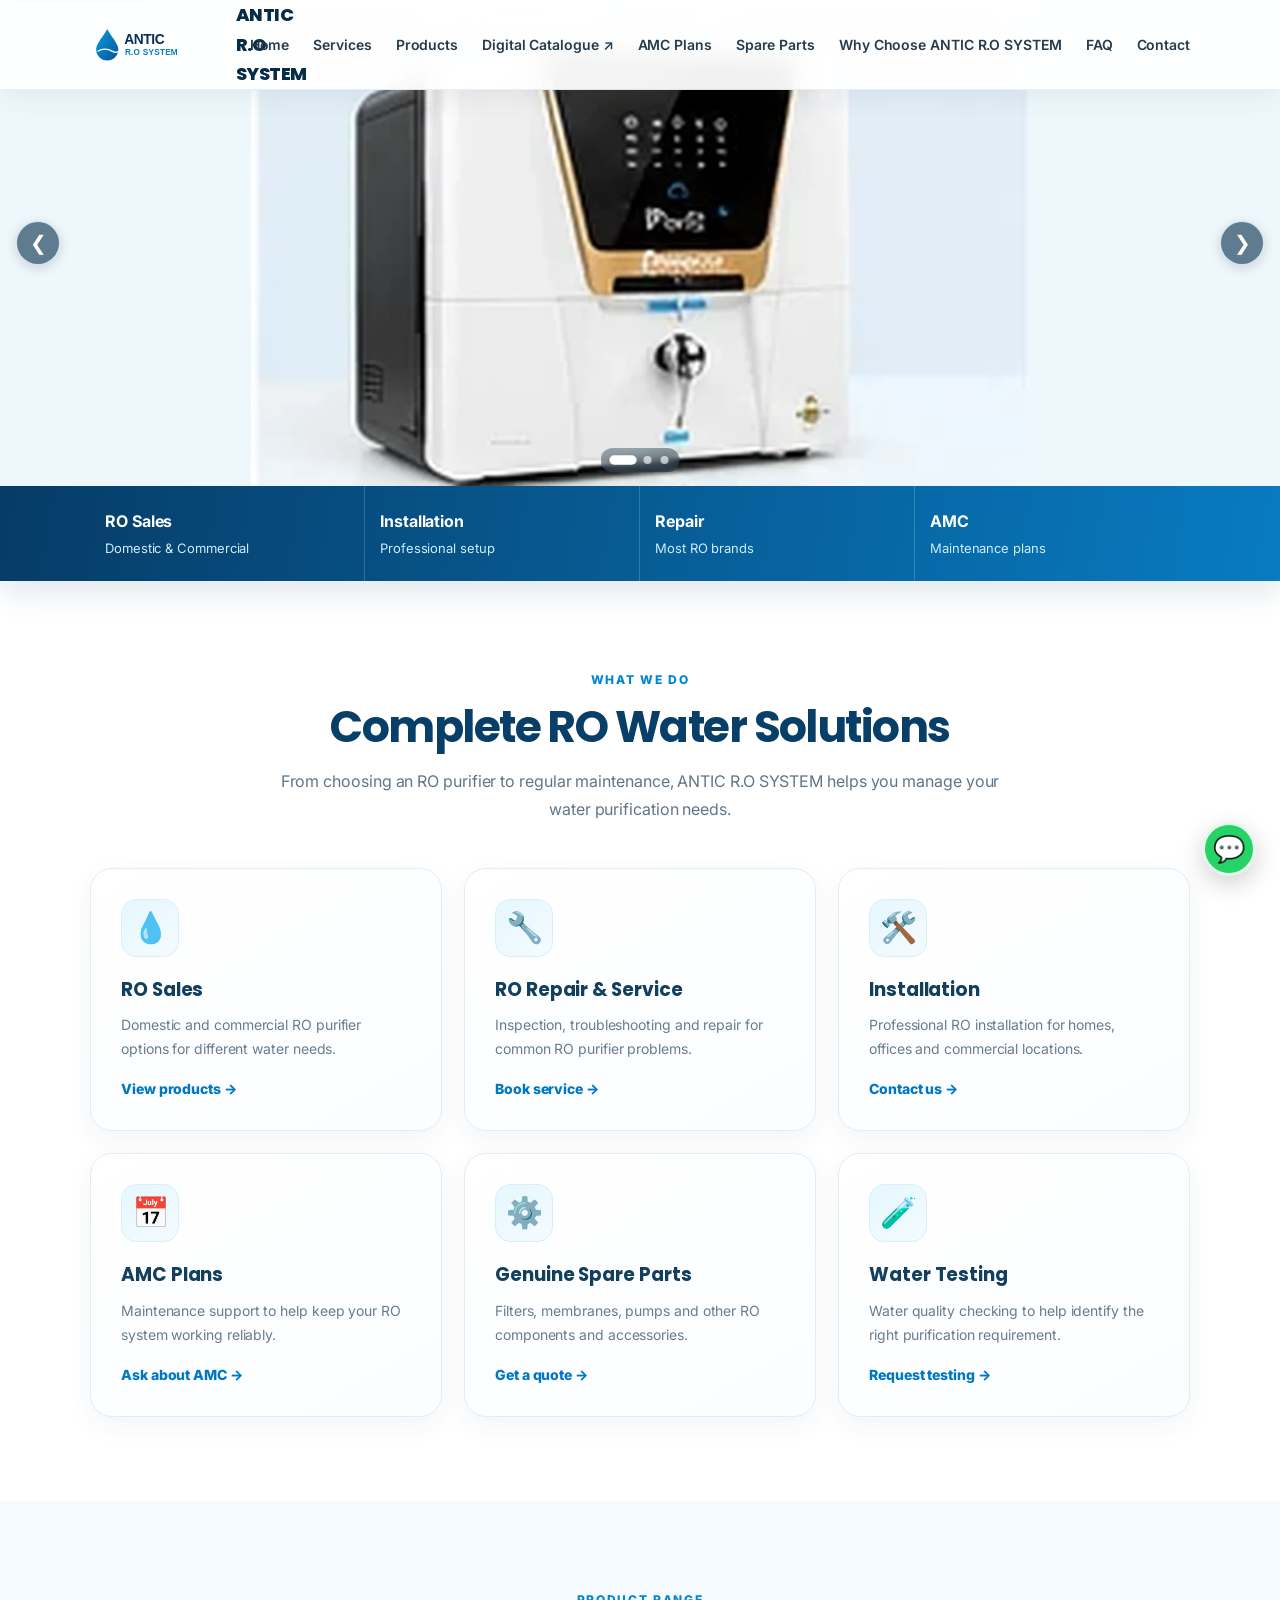
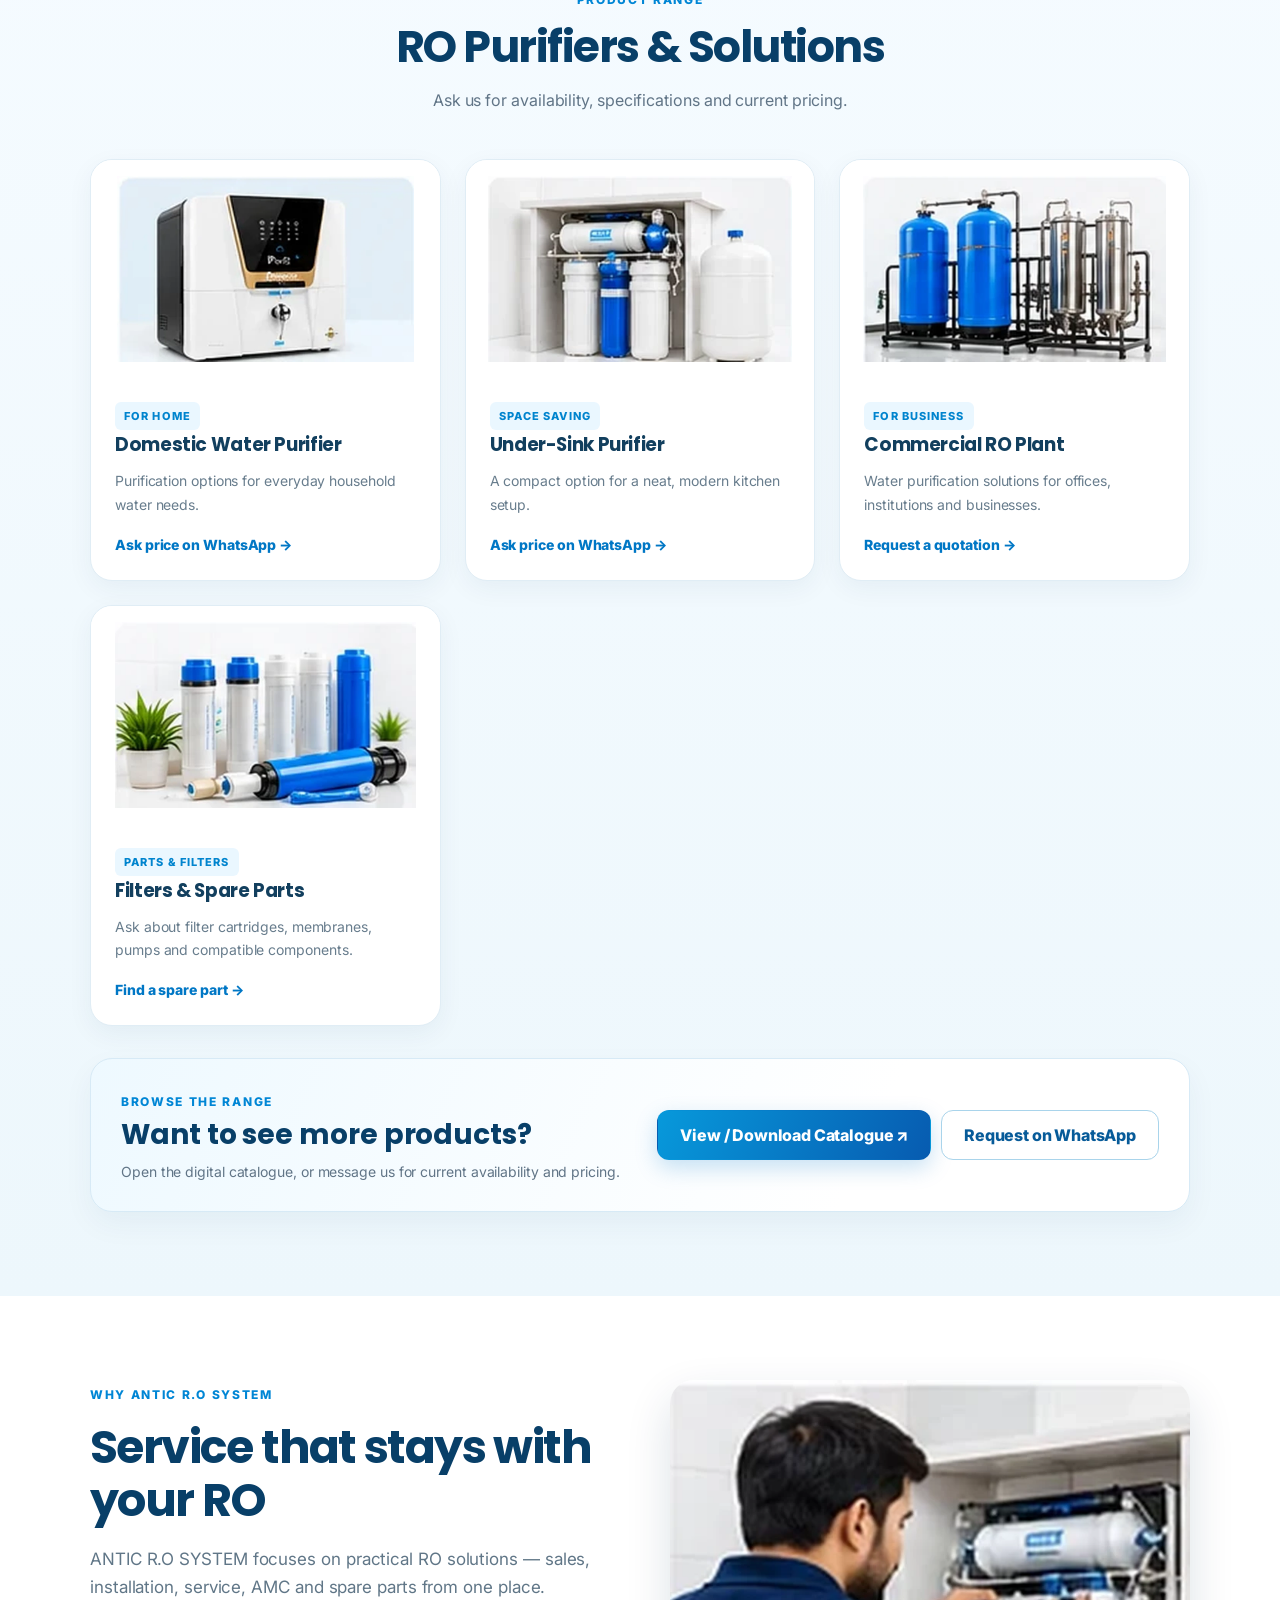
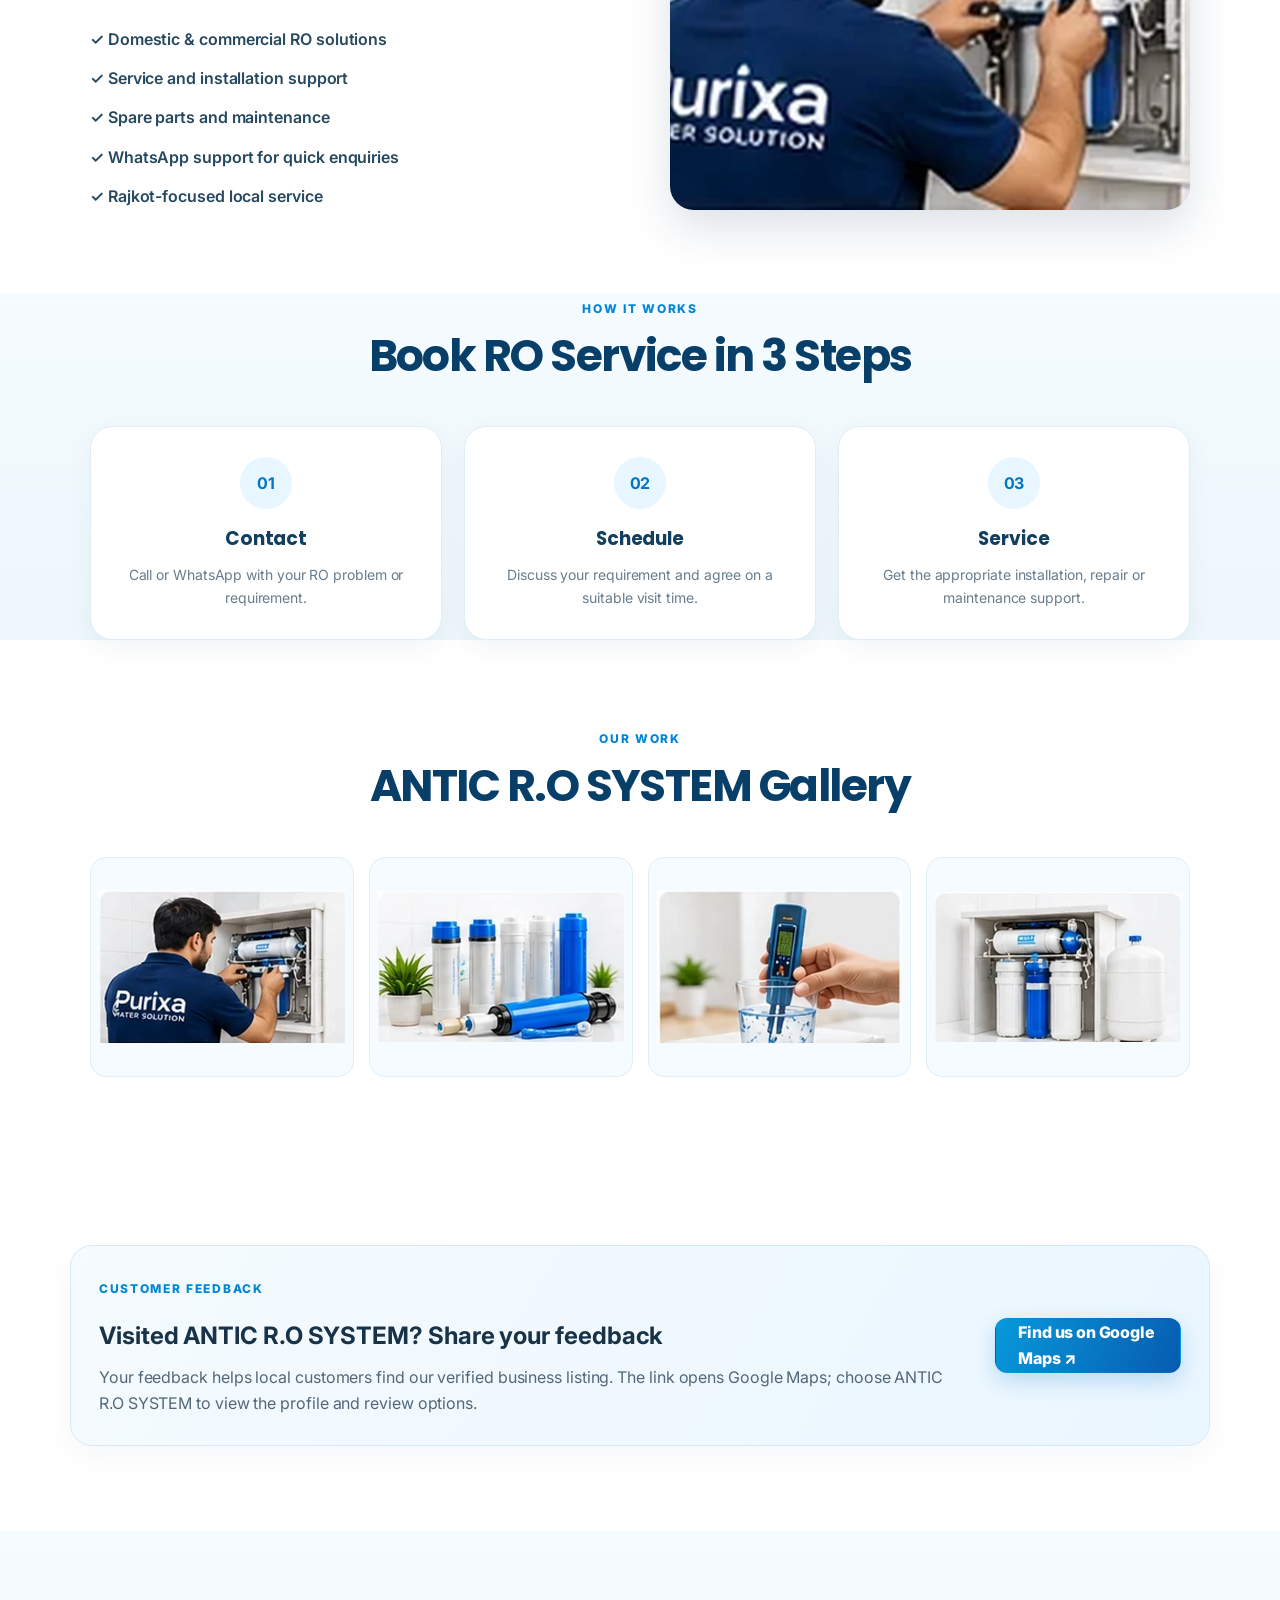
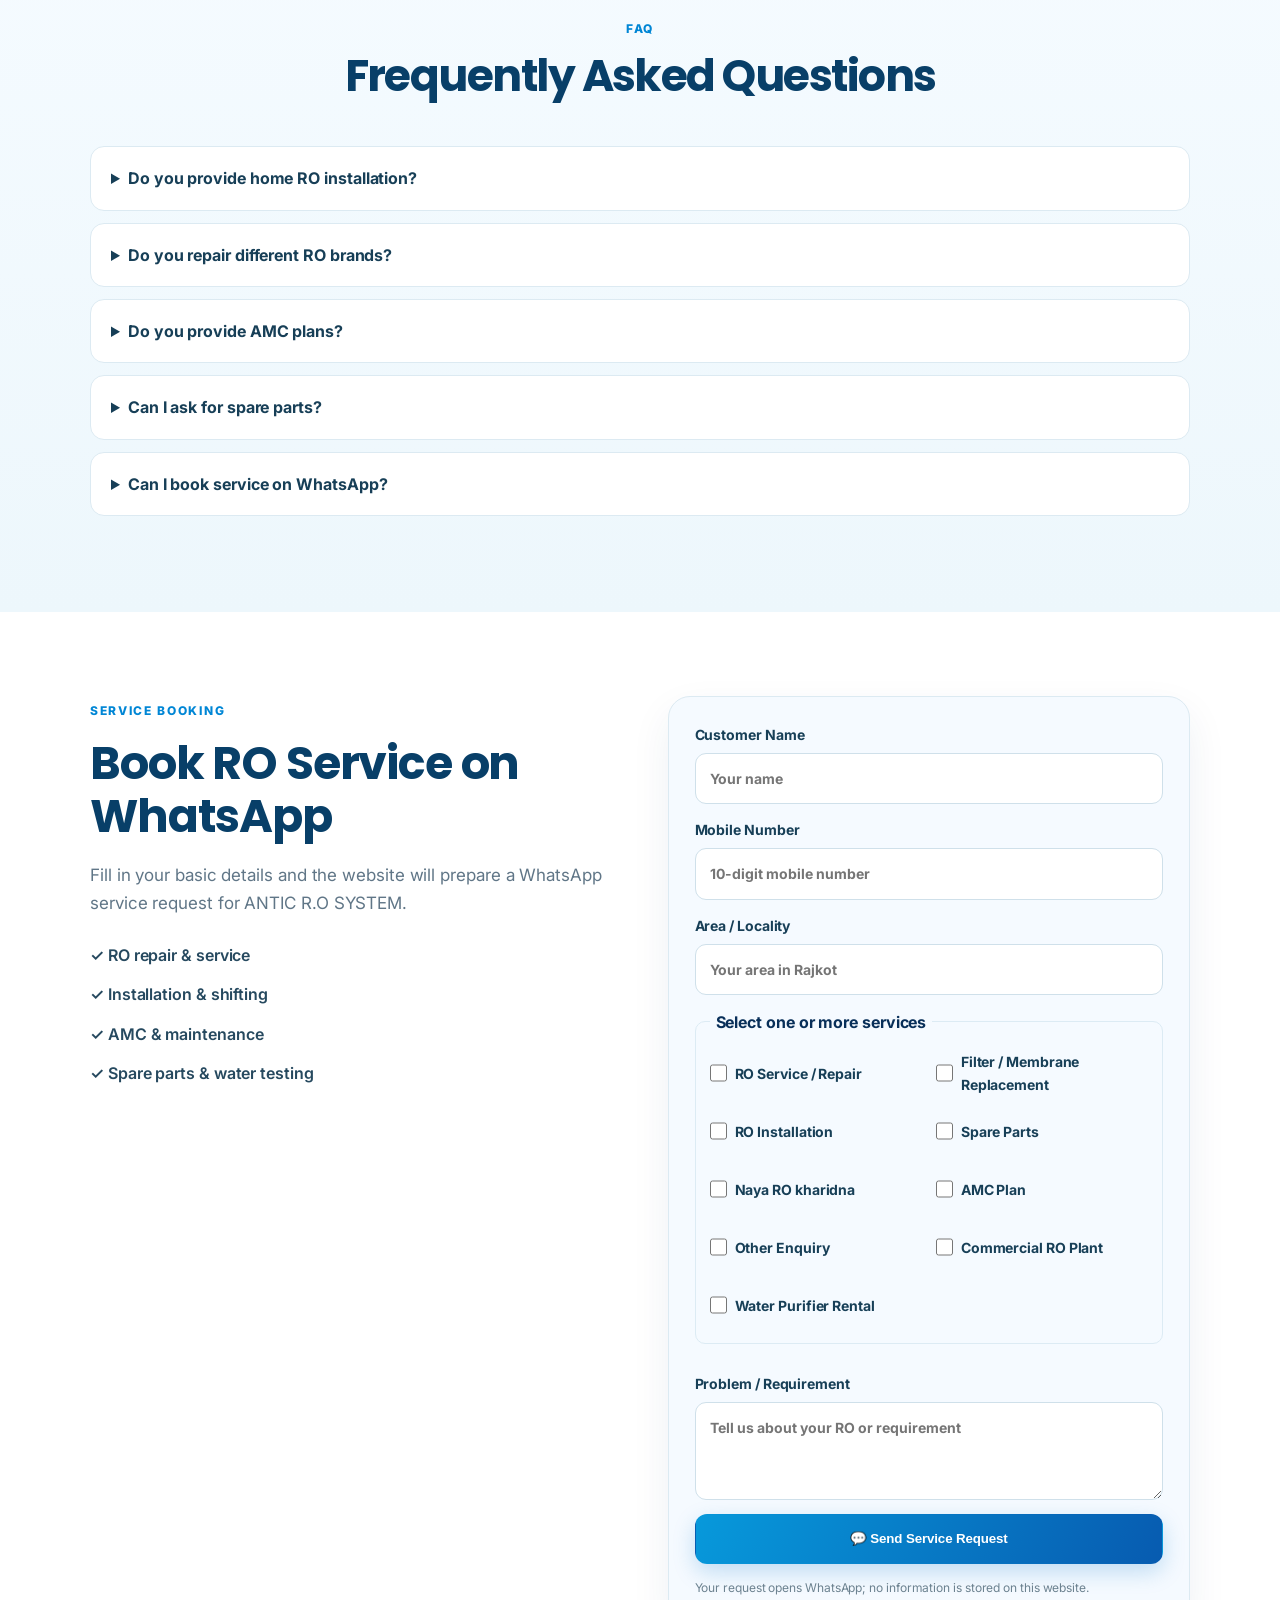
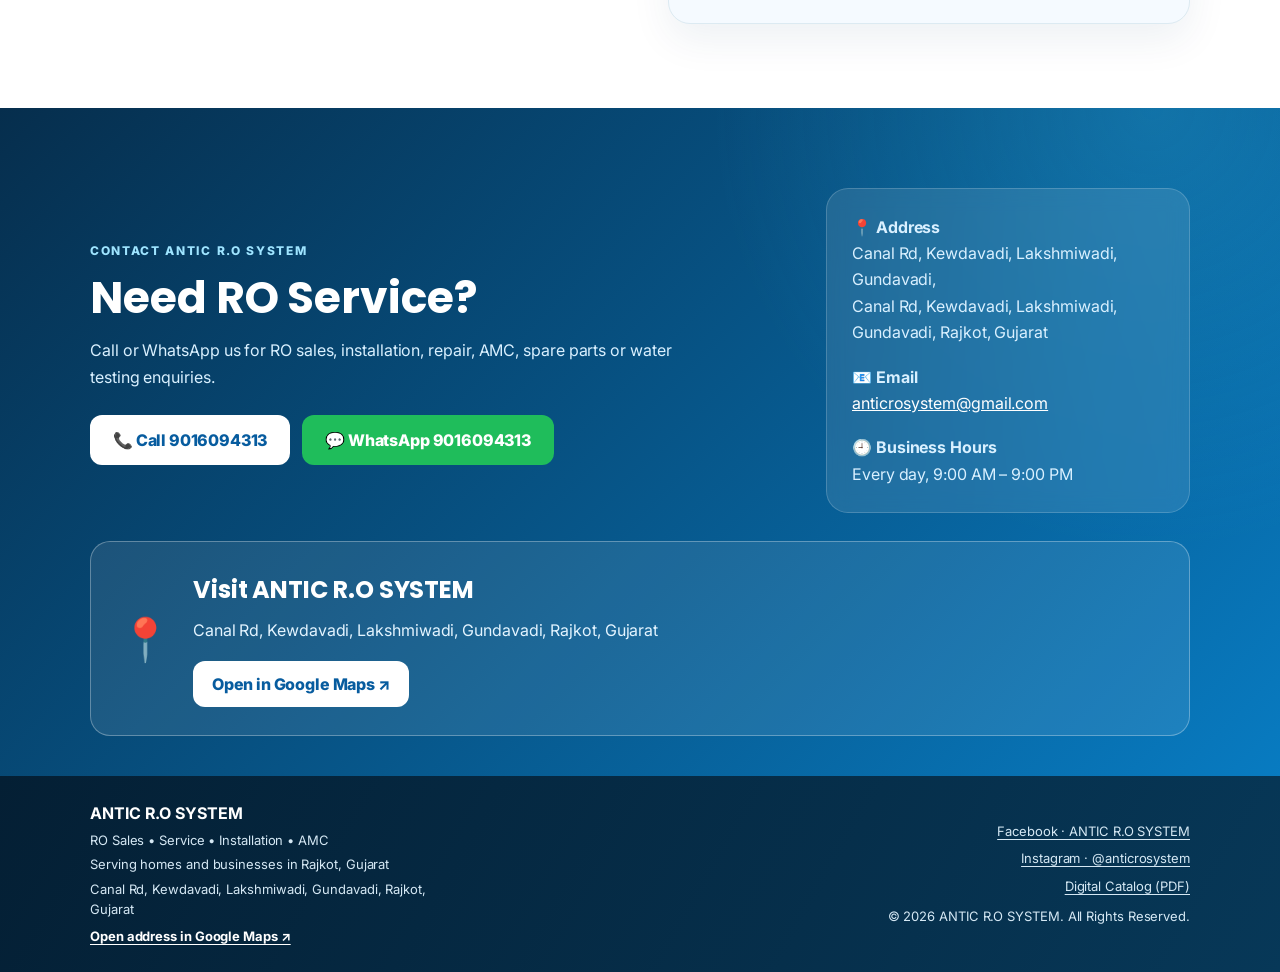
==== commit 825657a4: "Add files via upload" ====
--- a/index.html
+++ b/index.html
@@ -1,14 +1,269 @@
-<!doctype html><html lang="en"><head><meta charset="utf-8"><meta name="viewport" content="width=device-width,initial-scale=1"><meta name="description" content="ANTIC R.O SYSTEM — RO sales, repair, installation, AMC and spare parts in Rajkot, Gujarat."><meta name="theme-color" content="#0756a5"><title>ANTIC R.O SYSTEM | RO Sales, Service & Installation</title><link rel="preconnect" href="https://images.unsplash.com"><link rel="stylesheet" href="style.css"></head><body>
-<div class="topbar"><div class="container topbar-inner"><span>⌖ Rajkot, Gujarat</span><div><a href="tel:+919016094313">☎ +91 90160 94313</a><a href="https://wa.me/919016094313" target="_blank" rel="noopener">◉ WhatsApp Us</a><span>EN · ગુજરાતી</span></div></div></div>
-<header class="site-header"><div class="container nav-wrap"><a class="brand" href="#home"><span class="brand-mark">💧</span><span><b>ANTIC</b><strong>R.O SYSTEM</strong><small>PURE WATER • HEALTHY LIFE</small></span></a><button class="menu-toggle" aria-label="Toggle navigation" onclick="document.querySelector('.nav-links').classList.toggle('open')">☰</button><nav class="nav-links"><a href="#home">Home</a><a href="#services">Services</a><a href="#products">Products</a><a href="#amc">AMC Plans</a><a href="#parts">Spare Parts</a><a href="#why">Why Us</a><a href="#faq">FAQ</a><a href="#contact">Contact</a></nav><a class="btn btn-primary nav-cta" href="#customer-form">Book Service</a></div></header>
-<main id="home"><section class="hero"><div class="container hero-grid"><div class="hero-copy"><span class="eyebrow">YOUR LOCAL WATER PURIFICATION PARTNER</span><h1>Pure Water. <span>Better Living.</span></h1><p>Complete RO water purifier solutions for your home and business — sales, installation, repair, AMC and genuine spare parts.</p><div class="hero-actions"><a class="btn btn-primary" href="#customer-form">Book a Service →</a><a class="btn btn-outline" href="https://wa.me/919016094313?text=Hello%20ANTIC%20R.O%20SYSTEM%2C%20I%20need%20RO%20information" target="_blank" rel="noopener">💬 WhatsApp Us</a></div><div class="hero-points"><span>✓ Domestic & Commercial</span><span>✓ Repair & Maintenance</span><span>✓ Rajkot, Gujarat</span></div></div><div class="hero-image"><img src="https://images.unsplash.com/photo-1624948465027-6f9b510f7dca?auto=format&fit=crop&w=1000&q=85" alt="Modern water purifier and clean drinking water"><div class="image-note"><b>Complete RO Care</b><span>From installation to maintenance</span></div></div></div></section>
-<section class="trust-strip"><div class="container trust-grid"><div><b>01</b><span>RO Sales</span></div><div><b>02</b><span>Professional Installation</span></div><div><b>03</b><span>Repair & Service</span></div><div><b>04</b><span>AMC Maintenance</span></div></div></section>
-<section class="section" id="services"><div class="container"><div class="section-heading"><span class="eyebrow">WHAT WE DO</span><h2>Complete RO Water Solutions</h2><p>From choosing an RO purifier to regular maintenance, get your water purification needs handled in one place.</p></div><div class="card-grid six"><article class="service-card"><div class="card-icon">💧</div><h3>RO Sales</h3><p>Domestic and commercial RO purifier options for different water needs.</p><a href="#products">View products →</a></article><article class="service-card"><div class="card-icon">🔧</div><h3>RO Repair & Service</h3><p>Inspection, troubleshooting and repair for common purifier problems.</p><a href="#customer-form">Book service →</a></article><article class="service-card"><div class="card-icon">🛠️</div><h3>Installation</h3><p>Professional installation for homes, offices and commercial locations.</p><a href="#customer-form">Contact us →</a></article><article class="service-card" id="amc"><div class="card-icon">📅</div><h3>AMC Plans</h3><p>Maintenance support to help keep your RO system working reliably.</p><a href="#customer-form">Ask about AMC →</a></article><article class="service-card" id="parts"><div class="card-icon">⚙️</div><h3>Genuine Spare Parts</h3><p>Filters, membranes, pumps and other RO components and accessories.</p><a href="#customer-form">Get a quote →</a></article><article class="service-card"><div class="card-icon">🧪</div><h3>Water Quality Support</h3><p>Tell us about your water and we'll help identify a suitable solution.</p><a href="#customer-form">Enquire now →</a></article></div></div></section>
-<section class="section section-soft" id="products"><div class="container"><div class="section-heading"><span class="eyebrow">PRODUCT RANGE</span><h2>RO Purifiers & Solutions</h2><p>Ask us for availability, specifications and current pricing.</p></div><div class="product-grid"><article class="product-card"><img src="https://images.unsplash.com/photo-1585503418537-88331351ad99?auto=format&fit=crop&w=800&q=80" alt="Domestic water purifier"><div class="product-body"><span class="tag">FOR HOME</span><h3>Domestic Water Purifier</h3><p>Purification options for everyday household water needs.</p><a class="text-link" href="https://wa.me/919016094313?text=I%20want%20to%20know%20about%20domestic%20RO%20purifiers" target="_blank" rel="noopener">Ask price on WhatsApp →</a></div></article><article class="product-card"><img src="https://images.unsplash.com/photo-1602143407151-7111542de6e8?auto=format&fit=crop&w=800&q=80" alt="Water purification equipment"><div class="product-body"><span class="tag">SPACE SAVING</span><h3>Under-Sink Purifier</h3><p>A compact option for a neat, modern kitchen setup.</p><a class="text-link" href="https://wa.me/919016094313?text=I%20want%20to%20know%20about%20under-sink%20purifiers" target="_blank" rel="noopener">Ask price on WhatsApp →</a></div></article><article class="product-card"><img src="https://images.unsplash.com/photo-1564419320461-6870880221ad?auto=format&fit=crop&w=800&q=80" alt="Commercial water treatment system"><div class="product-body"><span class="tag">FOR BUSINESS</span><h3>Commercial RO Plant</h3><p>Water purification solutions for offices, institutions and businesses.</p><a class="text-link" href="#customer-form">Request a quotation →</a></div></article><article class="product-card"><img src="https://images.unsplash.com/photo-1581244277943-fe4a9c777189?auto=format&fit=crop&w=800&q=80" alt="Tools and replacement components"><div class="product-body"><span class="tag">PARTS & FILTERS</span><h3>Filters & Spare Parts</h3><p>Ask about filter cartridges, membranes, pumps and compatible parts.</p><a class="text-link" href="#customer-form">Find a spare part →</a></div></article></div><div class="catalogue-cta"><div><h3>Need help choosing the right product?</h3><p>Message us with your requirement and we'll guide you.</p></div><a class="btn btn-primary" href="https://wa.me/919016094313?text=Please%20help%20me%20choose%20an%20RO%20system" target="_blank" rel="noopener">Enquire on WhatsApp ↗</a></div></div></section>
-<section class="section" id="why"><div class="container split-section"><div><span class="eyebrow">WHY ANTIC R.O SYSTEM</span><h2>Service that stays with your RO</h2><p>Practical RO solutions — sales, installation, service, AMC and spare parts from one place.</p><ul class="check-list"><li>Domestic & commercial RO solutions</li><li>Service and installation support</li><li>Spare parts and maintenance</li><li>WhatsApp support for quick enquiries</li><li>Rajkot-focused local service</li></ul><a class="btn btn-primary" href="#customer-form">Talk to our team →</a></div><img class="split-image" src="https://images.unsplash.com/photo-1621905251918-48416bd8575a?auto=format&fit=crop&w=1000&q=85" alt="Technician working on equipment"></div></section>
-<section class="section section-soft"><div class="container"><div class="section-heading"><span class="eyebrow">HOW IT WORKS</span><h2>Book RO Service in 3 Steps</h2></div><div class="steps-grid"><article><span>01</span><h3>Contact</h3><p>Call or WhatsApp with your RO problem or requirement.</p></article><article><span>02</span><h3>Schedule</h3><p>Discuss your requirement and agree on a suitable visit time.</p></article><article><span>03</span><h3>Service</h3><p>Get the appropriate installation, repair or maintenance support.</p></article></div></div></section>
-<section class="section" id="gallery"><div class="container"><div class="section-heading"><span class="eyebrow">OUR WORK</span><h2>RO Products & Service Gallery</h2><p>A look at water purification products and equipment.</p></div><div class="gallery-grid"><img src="https://images.unsplash.com/photo-1585503418537-88331351ad99?auto=format&fit=crop&w=700&q=80" alt="Water purifier"><img src="https://images.unsplash.com/photo-1581244277943-fe4a9c777189?auto=format&fit=crop&w=700&q=80" alt="Tools and parts"><img src="https://images.unsplash.com/photo-1564419320461-6870880221ad?auto=format&fit=crop&w=700&q=80" alt="Water treatment equipment"><img src="https://images.unsplash.com/photo-1602143407151-7111542de6e8?auto=format&fit=crop&w=700&q=80" alt="Clean drinking water"></div></div></section>
-<section class="section section-soft" id="faq"><div class="container"><div class="section-heading"><span class="eyebrow">FAQ</span><h2>Frequently Asked Questions</h2></div><div class="faq-list"><details><summary>Do you provide home RO installation?</summary><p>Yes, submit the form or contact us to discuss installation for your home or office.</p></details><details><summary>Do you repair different RO brands?</summary><p>Share your RO brand, model and problem so we can confirm service support.</p></details><details><summary>Do you provide AMC plans?</summary><p>Contact us to discuss available maintenance options, coverage and pricing.</p></details><details><summary>Can I ask for spare parts?</summary><p>Yes. WhatsApp the part name or a photo of the RO component so we can understand your requirement.</p></details><details><summary>Can I book service on WhatsApp?</summary><p>Yes. Fill in the form below and submit it to open a prepared WhatsApp request.</p></details></div></div></section>
-<section class="section booking-section" id="customer-form"><div class="container booking-grid"><div><span class="eyebrow">SERVICE BOOKING</span><h2>Book RO Service on WhatsApp</h2><p>Share your basic details and we'll prepare a WhatsApp service request.</p><ul class="check-list"><li>RO repair & service</li><li>Installation & shifting</li><li>AMC & maintenance</li><li>Spare parts & product enquiries</li></ul><p class="small-note">Your request opens WhatsApp. This website does not store submitted information.</p></div><form id="enquiryForm" class="booking-form"><div class="form-row"><label>Customer Name<input name="name" required placeholder="Your name"></label><label>Mobile Number<input name="mobile" type="tel" required pattern="[0-9+ ()-]{10,16}" placeholder="10-digit mobile number"></label></div><label>Area / Address<input name="address" required placeholder="Your area in Rajkot"></label><label>RO Brand / Model<input name="model" placeholder="Brand or model (if known)"></label><fieldset><legend>What do you need? (Select all that apply)</legend><div class="option-grid"><label><input type="checkbox" name="service" value="Naya RO kharidna">Naya RO kharidna</label><label><input type="checkbox" name="service" value="RO Service / Repair">RO Service / Repair</label><label><input type="checkbox" name="service" value="Filter / Membrane Replacement">Filter / Membrane Replacement</label><label><input type="checkbox" name="service" value="AMC Plan">AMC Plan</label><label><input type="checkbox" name="service" value="RO Installation">RO Installation</label><label><input type="checkbox" name="service" value="Spare Parts">Spare Parts</label><label><input type="checkbox" name="service" value="Other Enquiry">Other Enquiry</label></div></fieldset><label>Problem / Requirement<textarea name="details" rows="3" placeholder="Describe your requirement"></textarea></label><label>Preferred Contact Language<select name="language"><option>Hindi</option><option>Gujarati</option><option>English</option></select></label><button class="btn btn-primary submit-btn" type="submit">💬 Send Service Request on WhatsApp</button><p id="formStatus" class="form-status" role="status"></p></form></div></section>
-<section class="section contact-section" id="contact"><div class="container contact-inner"><div><span class="eyebrow">CONTACT ANTIC R.O SYSTEM</span><h2>Need RO Service?</h2><p>Call or WhatsApp us for RO sales, installation, repair, AMC and spare parts enquiries.</p></div><div class="contact-details"><a href="tel:+919016094313">☎ +91 90160 94313</a><a href="https://wa.me/919016094313" target="_blank" rel="noopener">💬 WhatsApp us</a><span>📍 Rajkot, Gujarat, India</span></div></div></section></main>
-<footer class="site-footer"><div class="container footer-inner"><a class="brand footer-brand" href="#home"><span class="brand-mark">💧</span><span><b>ANTIC</b><strong>R.O SYSTEM</strong><small>PURE WATER • HEALTHY LIFE</small></span></a><p>RO Sales • Service • Installation • AMC • Spare Parts<br>Serving homes and businesses in Rajkot, Gujarat.</p><span>© 2026 ANTIC R.O SYSTEM. All rights reserved.</span></div></footer><a class="floating-wa" href="https://wa.me/919016094313" target="_blank" rel="noopener" aria-label="Chat on WhatsApp">◉</a><script src="script.js"></script></body></html>+<!DOCTYPE html>
+<html lang="en-IN">
+<head>
+<meta charset="UTF-8">
+<meta name="viewport" content="width=device-width, initial-scale=1.0">
+<title>ANTIC R.O SYSTEM | RO Service, Sales & Installation in Rajkot</title>
+<meta name="description" content="ANTIC R.O SYSTEM in Rajkot — RO purifier sales, installation, repair, AMC, spare parts and water testing. Call or WhatsApp for service.">
+<meta name="theme-color" content="#075c9f">
+<meta name="color-scheme" content="light">
+<meta property="og:locale" content="en_IN">
+<meta name="robots" content="index,follow,max-image-preview:large">
+
+<meta property="og:type" content="website">
+<meta property="og:title" content="ANTIC R.O SYSTEM | RO Service in Rajkot">
+<meta property="og:description" content="RO sales, installation, repair, AMC, spare parts and water testing in Rajkot.">
+<meta property="og:url" content="">
+<meta property="og:image" content="domestic-ro.webp">
+<meta name="twitter:card" content="summary_large_image">
+<meta name="twitter:title" content="ANTIC R.O SYSTEM | RO Service in Rajkot">
+<meta name="twitter:description" content="RO sales, installation, repair, AMC, spare parts and water testing in Rajkot.">
+<meta name="twitter:image" content="domestic-ro.webp">
+<link rel="icon" href="antic-logo.svg" type="image/svg+xml">
+<link rel="preconnect" href="https://fonts.googleapis.com">
+<link rel="preconnect" href="https://fonts.gstatic.com" crossorigin>
+<link href="https://fonts.googleapis.com/css2?family=Inter:wght@400;500;600;700;800&family=Poppins:wght@500;600;700;800&display=swap" rel="stylesheet">
+<script type="application/ld+json">
+{
+  "@context":"https://schema.org",
+  "@type":"LocalBusiness",
+  "name":"ANTIC R.O SYSTEM",
+  
+  "logo":"antic-logo.svg",
+  "image":"domestic-ro.webp",
+  "telephone":"+919016094313",
+  "email":"anticrosystem@gmail.com",
+  "description":"RO purifier sales, installation, repair, AMC, spare parts and water testing service in Rajkot.",
+  "address":{"@type":"PostalAddress","streetAddress":"Canal Rd, Kewdavadi, Lakshmiwadi, Gundavadi","addressLocality":"Rajkot","addressRegion":"Gujarat","postalCode":"360002","addressCountry":"IN"},
+  "openingHours":"Mo-Su 09:00-21:00",
+  "areaServed":{"@type":"City","name":"Rajkot"},
+  "sameAs":["https://www.facebook.com/","https://www.instagram.com/","https://wa.me/919016094313"]
+}
+</script>
+<link rel="preload" as="image" href="domestic-ro.webp">
+<link rel="stylesheet" href="style.css">
+</head>
+<body>
+<a class="skip-link" href="#main-content">Skip to content</a>
+
+<header class="site-header">
+  <div class="container nav-wrap">
+    <a class="brand" href="#home" aria-label="ANTIC R.O SYSTEM home">
+      <img src="antic-logo.svg" alt="ANTIC R.O SYSTEM logo">
+      <span>ANTIC R.O SYSTEM</span>
+    </a>
+    <button class="menu-toggle" aria-label="Open menu" aria-controls="primary-navigation" aria-expanded="false">☰</button>
+    <nav id="primary-navigation" class="nav-menu" aria-label="Primary navigation">
+      <a href="#home">Home</a>
+      <a href="#services">Services</a>
+      <a href="#products">Products</a>
+      <a href="catalogue.html" target="_blank" rel="noopener noreferrer">Digital Catalogue ↗</a>
+      <a href="#amc">AMC Plans</a>
+      <a href="#spares">Spare Parts</a>
+      <a href="#why-us">Why Choose ANTIC R.O SYSTEM</a>
+      <a href="#faq">FAQ</a>
+      <a href="#contact">Contact</a>
+    </nav>
+  </div>
+</header>
+
+<main id="main-content">
+<section id="home" class="hero hero-slider-section" aria-label="ANTIC R.O SYSTEM banner carousel">
+  <div class="purixa-carousel" aria-roledescription="carousel" aria-label="ANTIC R.O SYSTEM promotional banners">
+    <div class="purixa-slides">
+      <img class="purixa-slide is-active" src="domestic-ro.webp" alt="ANTIC R.O SYSTEM — water splash and brand identity" fetchpriority="high" decoding="async">
+      <img class="purixa-slide" src="aqua-2090.webp" alt="ANTIC R.O SYSTEM — RO water purifier products with water splash" loading="lazy" decoding="async">
+      <img class="purixa-slide" src="commercial-ro.webp" alt="ANTIC R.O SYSTEM — clean water and logo" loading="lazy" decoding="async">
+    </div>
+    <button class="carousel-arrow carousel-prev" type="button" aria-label="Previous banner">&#10094;</button>
+    <button class="carousel-arrow carousel-next" type="button" aria-label="Next banner">&#10095;</button>
+    <div class="carousel-dots" role="group" aria-label="Choose banner">
+      <button class="carousel-dot is-active" type="button" aria-label="Show banner 1" aria-current="true"></button>
+      <button class="carousel-dot" type="button" aria-label="Show banner 2"></button>
+      <button class="carousel-dot" type="button" aria-label="Show banner 3"></button>
+    </div>
+  </div>
+</section>
+
+<section class="quick-strip">
+  <div class="container quick-grid">
+    <div><strong>RO Sales</strong><span>Domestic & Commercial</span></div>
+    <div><strong>Installation</strong><span>Professional setup</span></div>
+    <div><strong>Repair</strong><span>Most RO brands</span></div>
+    <div><strong>AMC</strong><span>Maintenance plans</span></div>
+  </div>
+</section>
+
+
+
+<section id="services" class="section">
+  <div class="container">
+    <div class="section-heading">
+      <span class="section-kicker">WHAT WE DO</span>
+      <h2>Complete RO Water Solutions</h2>
+      <p>From choosing an RO purifier to regular maintenance, ANTIC R.O SYSTEM helps you manage your water purification needs.</p>
+    </div>
+    <div class="card-grid">
+      <article class="service-card"><div class="icon">💧</div><h3>RO Sales</h3><p>Domestic and commercial RO purifier options for different water needs.</p><a href="#products">View products →</a></article>
+      <article class="service-card"><div class="icon">🔧</div><h3>RO Repair & Service</h3><p>Inspection, troubleshooting and repair for common RO purifier problems.</p><a href="#contact">Book service →</a></article>
+      <article class="service-card"><div class="icon">🛠️</div><h3>Installation</h3><p>Professional RO installation for homes, offices and commercial locations.</p><a href="#contact">Contact us →</a></article>
+      <article id="amc" class="service-card"><div class="icon">📅</div><h3>AMC Plans</h3><p>Maintenance support to help keep your RO system working reliably.</p><a href="#contact">Ask about AMC →</a></article>
+      <article id="spares" class="service-card"><div class="icon">⚙️</div><h3>Genuine Spare Parts</h3><p>Filters, membranes, pumps and other RO components and accessories.</p><a href="#contact">Get a quote →</a></article>
+      <article class="service-card"><div class="icon">🧪</div><h3>Water Testing</h3><p>Water quality checking to help identify the right purification requirement.</p><a href="#contact">Request testing →</a></article>
+    </div>
+  </div>
+</section>
+
+<section id="products" class="section section-soft">
+  <div class="container">
+    <div class="section-heading">
+      <span class="section-kicker">PRODUCT RANGE</span>
+      <h2>RO Purifiers & Solutions</h2>
+      <p>Ask us for availability, specifications and current pricing.</p>
+    </div>
+    <div class="product-grid">
+      <article class="product-card"><img src="domestic-ro.webp" alt="Domestic water purifier" loading="lazy"><div><span class="tag">FOR HOME</span><h3>Domestic Water Purifier</h3><p>Purification options for everyday household water needs.</p><a class="text-link" href="https://wa.me/919016094313?text=Hello%20ANTIC%20R.O%20SYSTEM%2C%20please%20share%20details%20and%20price%20for%20a%20domestic%20water%20purifier." target="_blank" rel="noopener noreferrer">Ask price on WhatsApp →</a></div></article>
+      <article class="product-card"><img src="undersink-ro.webp" alt="Under-sink water purifier" loading="lazy"><div><span class="tag">SPACE SAVING</span><h3>Under-Sink Purifier</h3><p>A compact option for a neat, modern kitchen setup.</p><a class="text-link" href="https://wa.me/919016094313?text=Hello%20ANTIC%20R.O%20SYSTEM%2C%20please%20share%20details%20and%20price%20for%20an%20under-sink%20purifier." target="_blank" rel="noopener noreferrer">Ask price on WhatsApp →</a></div></article>
+      <article class="product-card"><img src="commercial-plant.webp" alt="Commercial water purification plant" loading="lazy"><div><span class="tag">FOR BUSINESS</span><h3>Commercial RO Plant</h3><p>Water purification solutions for offices, institutions and businesses.</p><a class="text-link" href="https://wa.me/919016094313?text=Hello%20ANTIC%20R.O%20SYSTEM%2C%20I%20need%20a%20quotation%20for%20a%20commercial%20water%20purification%20plant." target="_blank" rel="noopener noreferrer">Request a quotation →</a></div></article>
+      <article class="product-card"><img src="ro-spares.webp" alt="Water purifier filters and spare parts" loading="lazy"><div><span class="tag">PARTS & FILTERS</span><h3>Filters & Spare Parts</h3><p>Ask about filter cartridges, membranes, pumps and compatible components.</p><a class="text-link" href="https://wa.me/919016094313?text=Hello%20ANTIC%20R.O%20SYSTEM%2C%20I%20need%20water%20purifier%20spare%20parts.%20I%20can%20share%20a%20photo." target="_blank" rel="noopener noreferrer">Find a spare part →</a></div></article>
+    </div>
+    <div class="catalog-cta">
+      <div><span class="section-kicker">BROWSE THE RANGE</span><h3>Want to see more products?</h3><p>Open the digital catalogue, or message us for current availability and pricing.</p></div>
+      <div class="catalog-actions"><a class="btn btn-primary" href="catalogue.html" target="_blank" rel="noopener noreferrer">View / Download Catalogue ↗</a><a class="btn btn-outline" href="https://wa.me/919016094313?text=Hello%20ANTIC%20R.O%20SYSTEM%2C%20please%20send%20me%20your%20latest%20product%20catalogue." target="_blank" rel="noopener noreferrer">Request on WhatsApp</a></div>
+    </div>
+  </div>
+</section>
+
+<section id="why-us" class="section">
+  <div class="container split">
+    <div>
+      <span class="section-kicker">WHY ANTIC R.O SYSTEM</span>
+      <h2>Service that stays with your RO</h2>
+      <p class="lead">ANTIC R.O SYSTEM focuses on practical RO solutions — sales, installation, service, AMC and spare parts from one place.</p>
+      <div class="check-list">
+        <div>✓ Domestic & commercial RO solutions</div>
+        <div>✓ Service and installation support</div>
+        <div>✓ Spare parts and maintenance</div>
+        <div>✓ WhatsApp support for quick enquiries</div>
+        <div>✓ Rajkot-focused local service</div>
+      </div>
+    </div>
+    <div class="feature-image"><img src="technician-new.webp" alt="RO technician servicing a purifier" loading="lazy"></div>
+  </div>
+</section>
+
+<section class="process section-soft">
+  <div class="container">
+    <div class="section-heading"><span class="section-kicker">HOW IT WORKS</span><h2>Book RO Service in 3 Steps</h2></div>
+    <div class="steps">
+      <div><b>01</b><h3>Contact</h3><p>Call or WhatsApp with your RO problem or requirement.</p></div>
+      <div><b>02</b><h3>Schedule</h3><p>Discuss your requirement and agree on a suitable visit time.</p></div>
+      <div><b>03</b><h3>Service</h3><p>Get the appropriate installation, repair or maintenance support.</p></div>
+    </div>
+  </div>
+</section>
+
+<section class="gallery-section section">
+  <div class="container">
+    <div class="section-heading"><span class="section-kicker">OUR WORK</span><h2>ANTIC R.O SYSTEM Gallery</h2></div>
+    <div class="gallery-grid">
+      <img src="technician-new.webp" alt="RO service and installation" loading="lazy">
+      <img src="ro-spares.webp" alt="RO filters and spare parts" loading="lazy">
+      <img src="water-testing.webp" alt="Water quality testing" loading="lazy">
+      <img src="undersink-ro.webp" alt="Under-sink RO purifier" loading="lazy">
+    </div>
+  </div>
+</section>
+
+<section class="review-cta section">
+  <div class="container review-cta-inner">
+    <div><span class="section-kicker">CUSTOMER FEEDBACK</span><h2>Visited ANTIC R.O SYSTEM? Share your feedback</h2>
+    <p>Your feedback helps local customers find our verified business listing. The link opens Google Maps; choose ANTIC R.O SYSTEM to view the profile and review options.</p></div>
+    <a class="btn btn-primary" href="https://www.google.com/maps/search/?api=1&query=Canal+Rd%2C+Kewdavadi%2C+Lakshmiwadi%2C+Gundavadi%2C+Rajkot%2C+Gujarat+360002" target="_blank" rel="noopener noreferrer" aria-label="Find Canal Rd, Kewdavadi, Lakshmiwadi, Gundavadi, Rajkot on Google Maps">Find us on Google Maps ↗</a>
+  </div>
+</section>
+
+<section id="faq" class="section section-soft">
+  <div class="container faq-wrap">
+    <div class="section-heading"><span class="section-kicker">FAQ</span><h2>Frequently Asked Questions</h2></div>
+    <details><summary>Do you provide home RO installation?</summary><p>Yes. ANTIC R.O SYSTEM provides RO installation support for homes and offices in Rajkot.</p></details>
+    <details><summary>Do you repair different RO brands?</summary><p>We provide repair and service support for many common RO purifier brands. Share your model/problem with us for confirmation.</p></details>
+    <details><summary>Do you provide AMC plans?</summary><p>Yes. Contact us for current AMC options, coverage and pricing.</p></details>
+    <details><summary>Can I ask for spare parts?</summary><p>Yes. WhatsApp the part name or a photo of the RO component and we can check the requirement.</p></details>
+    <details><summary>Can I book service on WhatsApp?</summary><p>Yes. Use the WhatsApp button and send your name, area and RO problem.</p></details>
+  </div>
+</section>
+
+<section id="booking" class="section booking-section">
+  <div class="container booking-grid">
+    <div>
+      <span class="section-kicker">SERVICE BOOKING</span>
+      <h2>Book RO Service on WhatsApp</h2>
+      <p class="lead">Fill in your basic details and the website will prepare a WhatsApp service request for ANTIC R.O SYSTEM.</p>
+      <div class="check-list">
+        <div>✓ RO repair & service</div>
+        <div>✓ Installation & shifting</div>
+        <div>✓ AMC & maintenance</div>
+        <div>✓ Spare parts & water testing</div>
+      </div>
+    </div>
+    <form id="serviceForm" class="service-form">
+      <label>Customer Name<input id="customerName" name="customerName" type="text" autocomplete="name" required placeholder="Your name"></label>
+      <label>Mobile Number<input id="customerMobile" name="customerMobile" type="tel" inputmode="numeric" autocomplete="tel" pattern="[0-9]{10}" required placeholder="10-digit mobile number"></label>
+      <label>Area / Locality<input id="customerArea" name="customerArea" type="text" autocomplete="address-level2" required placeholder="Your area in Rajkot"></label>
+      <fieldset class="service-options"><legend>Select one or more services</legend>
+        <label><input type="checkbox" name="serviceType" value="RO Service / Repair"> RO Service / Repair</label>
+        <label><input type="checkbox" name="serviceType" value="Filter / Membrane Replacement"> Filter / Membrane Replacement</label>
+        <label><input type="checkbox" name="serviceType" value="RO Installation"> RO Installation</label>
+        <label><input type="checkbox" name="serviceType" value="Spare Parts"> Spare Parts</label>
+        <label><input type="checkbox" name="serviceType" value="Naya RO kharidna"> Naya RO kharidna</label>
+        <label><input type="checkbox" name="serviceType" value="AMC Plan"> AMC Plan</label>
+        <label><input type="checkbox" name="serviceType" value="Other Enquiry"> Other Enquiry</label>
+        <label><input type="checkbox" name="serviceType" value="Commercial RO Plant"> Commercial RO Plant</label>
+        <label><input type="checkbox" name="serviceType" value="Water Purifier Rental"> Water Purifier Rental</label>
+      </fieldset>
+      <label>Problem / Requirement<textarea id="serviceMessage" name="serviceMessage" rows="3" placeholder="Tell us about your RO or requirement"></textarea></label>
+      <button class="btn btn-primary" type="submit">💬 Send Service Request</button>
+      <small>Your request opens WhatsApp; no information is stored on this website.</small>
+    </form>
+  </div>
+</section>
+
+<section id="contact" class="contact-section">
+  <div class="container contact-grid">
+    <div>
+      <span class="section-kicker light">CONTACT ANTIC R.O SYSTEM</span>
+      <h2>Need RO Service?</h2>
+      <p>Call or WhatsApp us for RO sales, installation, repair, AMC, spare parts or water testing enquiries.</p>
+      <div class="contact-actions">
+        <a class="btn btn-light" href="tel:+919016094313">📞 Call 9016094313</a>
+        <a class="btn btn-whatsapp" href="https://wa.me/919016094313?text=Hello%20ANTIC%20R.O%20SYSTEM%2C%20I%20need%20help%20with%20my%20water%20purifier." target="_blank" rel="noopener noreferrer">💬 WhatsApp 9016094313</a>
+      </div>
+    </div>
+    <div class="contact-info">
+      <p><strong>📍 Address</strong><br>Canal Rd, Kewdavadi, Lakshmiwadi, Gundavadi,<br>Canal Rd, Kewdavadi, Lakshmiwadi, Gundavadi, Rajkot, Gujarat</p>
+      <p><strong>📧 Email</strong><br><a href="mailto:anticrosystem@gmail.com">anticrosystem@gmail.com</a></p>
+      <p><strong>🕘 Business Hours</strong><br>Every day, 9:00 AM – 9:00 PM</p>
+    </div>
+  </div>
+  <div class="container map-wrap">
+    <div class="map-card">
+      <div class="map-pin" aria-hidden="true">📍</div>
+      <div><h3>Visit ANTIC R.O SYSTEM</h3><p>Canal Rd, Kewdavadi, Lakshmiwadi, Gundavadi, Rajkot, Gujarat</p><a class="btn btn-light" href="https://www.google.com/maps/search/?api=1&query=Canal+Rd%2C+Kewdavadi%2C+Lakshmiwadi%2C+Gundavadi%2C+Rajkot%2C+Gujarat+360002" target="_blank" rel="noopener noreferrer">Open in Google Maps ↗</a></div>
+    </div>
+  </div>
+</section>
+</main>
+
+<footer>
+  <div class="container footer-wrap">
+    <div><strong>ANTIC R.O SYSTEM</strong><span>RO Sales • Service • Installation • AMC</span><span>Serving homes and businesses in Rajkot, Gujarat</span><span class="footer-address">Canal Rd, Kewdavadi, Lakshmiwadi, Gundavadi, Rajkot, Gujarat</span><a class="footer-map-link" href="https://www.google.com/maps/search/?api=1&amp;query=Canal+Rd%2C+Kewdavadi%2C+Lakshmiwadi%2C+Gundavadi%2C+Rajkot%2C+Gujarat+360002" target="_blank" rel="noopener noreferrer">Open address in Google Maps ↗</a></div>
+    <div class="footer-social"><a href="https://www.facebook.com/" target="_blank" rel="noopener noreferrer">Facebook · ANTIC R.O SYSTEM</a><a href="https://www.instagram.com/" target="_blank" rel="noopener noreferrer">Instagram · @anticrosystem</a><a href="catalogue.html" target="_blank" rel="noopener noreferrer">Digital Catalog (PDF)</a><span>© 2026 ANTIC R.O SYSTEM. All Rights Reserved.</span></div>
+  </div>
+</footer>
+
+<a class="floating-whatsapp" href="https://wa.me/919016094313?text=Hello%20ANTIC%20R.O%20SYSTEM%2C%20I%20need%20RO%20service." target="_blank" rel="noopener noreferrer" aria-label="Chat on WhatsApp">💬</a>
+<button class="back-top" aria-label="Back to top">↑</button>
+<script src="script.js"></script>
+</body>
+</html>
--- a/style.css
+++ b/style.css
@@ -1 +1,707 @@
-@import url('https://fonts.googleapis.com/css2?family=DM+Sans:wght@400;500;600;700&family=Manrope:wght@400;500;600;700;800&display=swap');:root{--navy:#08294c;--blue:#0868c9;--blue2:#0a8ce5;--pale:#edf7ff;--ink:#122b45;--muted:#62758a;--line:#dbe8f4;--white:#fff;--green:#18a968;--shadow:0 18px 50px rgba(15,66,110,.10)}*{box-sizing:border-box}html{scroll-behavior:smooth;scroll-padding-top:100px}body{margin:0;background:#fff;color:var(--ink);font-family:'DM Sans',Arial,sans-serif;line-height:1.65}a{color:inherit;text-decoration:none}img{max-width:100%;display:block}.container{width:min(1160px,calc(100% - 42px));margin-inline:auto}.topbar{background:#06427e;color:#fff;font-size:12px}.topbar-inner,.topbar-inner>div{display:flex;align-items:center;justify-content:space-between;gap:22px}.topbar-inner{min-height:36px}.topbar a{color:#fff}.site-header{position:sticky;top:0;z-index:20;background:rgba(255,255,255,.97);backdrop-filter:blur(14px);border-bottom:1px solid #e8eff7}.nav-wrap{min-height:82px;display:flex;align-items:center;gap:22px}.brand{display:flex;align-items:center;gap:10px;min-width:190px;color:var(--blue);line-height:1}.brand-mark{font-size:31px}.brand b,.brand strong,.brand small{display:block}.brand b{font:800 22px Manrope,sans-serif;letter-spacing:1px}.brand strong{font:700 14px Manrope,sans-serif;letter-spacing:1.8px}.brand small{font-size:8px;letter-spacing:1.2px;margin-top:5px;color:var(--muted)}.nav-links{display:flex;align-items:center;gap:16px;flex:1;justify-content:center}.nav-links a{font-size:12px;font-weight:700;color:#38516b}.nav-links a:hover,.text-link{color:var(--blue)}.menu-toggle{display:none}.btn{display:inline-flex;align-items:center;justify-content:center;gap:8px;border-radius:9px;padding:13px 19px;font-weight:700;font-size:13px;border:1px solid transparent;cursor:pointer;transition:.2s}.btn-primary{background:var(--blue);color:#fff;box-shadow:0 8px 20px #0868c926}.btn-primary:hover{background:#064d9a;transform:translateY(-1px)}.btn-outline{border-color:#bfd7ee;background:#fff;color:var(--blue)}.hero{padding:64px 0 58px;background:linear-gradient(115deg,#f5fbff,#eaf5ff)}.hero-grid{display:grid;grid-template-columns:1.02fr .98fr;gap:55px;align-items:center}.eyebrow{font-size:11px;font-weight:800;letter-spacing:2px;color:var(--blue);text-transform:uppercase}.hero h1{font:800 clamp(40px,5vw,64px)/1.08 Manrope,sans-serif;letter-spacing:-2px;margin:18px 0}.hero h1 span{color:var(--blue)}.hero-copy>p,.section-heading>p,.split-section p,.booking-grid>div>p,.contact-inner p{color:var(--muted);max-width:570px}.hero-actions{display:flex;gap:12px;flex-wrap:wrap;margin:25px 0}.hero-points{display:flex;flex-wrap:wrap;gap:18px;font-size:12px;color:#38516b;font-weight:600}.hero-image{position:relative}.hero-image>img{width:100%;height:390px;object-fit:cover;border-radius:22px;box-shadow:var(--shadow)}.image-note{position:absolute;bottom:18px;left:18px;background:#fff;padding:14px 18px;border-radius:12px;box-shadow:var(--shadow)}.image-note b,.image-note span{display:block}.image-note span{font-size:12px;color:var(--muted)}.trust-strip{border-bottom:1px solid var(--line)}.trust-grid{display:grid;grid-template-columns:repeat(4,1fr);padding:20px 0}.trust-grid>div{display:flex;align-items:center;gap:12px;justify-content:center;border-right:1px solid var(--line)}.trust-grid>div:last-child{border:0}.trust-grid b{color:var(--blue);font-size:22px}.trust-grid span{font-weight:700;font-size:13px}.section{padding:76px 0}.section-soft{background:#f5faff}.section-heading{text-align:center;max-width:680px;margin:0 auto 34px}.section-heading h2,.split-section h2,.booking-grid h2,.contact-inner h2{font:800 clamp(29px,3vw,40px)/1.2 Manrope,sans-serif;letter-spacing:-1px;margin:10px 0 12px}.section-heading p{margin:0 auto}.card-grid{display:grid;gap:18px}.six{grid-template-columns:repeat(3,1fr)}.service-card{padding:25px;border:1px solid var(--line);border-radius:15px;background:#fff;transition:.2s}.service-card:hover,.product-card:hover{transform:translateY(-3px);box-shadow:var(--shadow)}.card-icon{width:48px;height:48px;display:grid;place-items:center;background:var(--pale);border-radius:13px;font-size:23px}.service-card h3,.product-card h3,.steps-grid h3{font:800 18px Manrope,sans-serif;margin:17px 0 8px}.service-card p,.product-card p,.steps-grid p{font-size:13px;color:var(--muted);margin:0 0 14px}.service-card>a{font-size:13px;font-weight:800;color:var(--blue)}.product-grid{display:grid;grid-template-columns:repeat(4,1fr);gap:18px}.product-card{overflow:hidden;border:1px solid var(--line);background:#fff;border-radius:15px;transition:.2s}.product-card>img{height:180px;width:100%;object-fit:cover;background:#e9f4ff}.product-body{padding:18px}.tag{font-size:9px;letter-spacing:1.2px;font-weight:800;color:var(--blue);background:var(--pale);padding:5px 8px;border-radius:5px}.product-card h3{font-size:16px}.product-card p{min-height:63px}.text-link{font-size:12px;font-weight:800}.catalogue-cta{display:flex;align-items:center;justify-content:space-between;gap:20px;padding:24px 28px;margin-top:24px;background:#e6f3ff;border-radius:15px}.catalogue-cta h3{margin:0;font:800 19px Manrope}.catalogue-cta p{margin:5px 0 0;color:var(--muted);font-size:13px}.split-section{display:grid;grid-template-columns:1fr 1fr;gap:65px;align-items:center}.split-image{width:100%;height:400px;object-fit:cover;border-radius:20px}.check-list{list-style:none;padding:0;margin:22px 0;display:grid;gap:12px}.check-list li:before{content:'✓';display:inline-grid;place-items:center;background:#e3f7ed;color:#13915b;border-radius:50%;width:22px;height:22px;margin-right:10px;font-weight:900}.steps-grid{display:grid;grid-template-columns:repeat(3,1fr);gap:20px}.steps-grid article{padding:25px;border:1px solid var(--line);border-radius:14px;background:#fff}.steps-grid article>span{font:800 29px Manrope;color:#8bc7f6}.steps-grid h3{margin:10px 0}.gallery-grid{display:grid;grid-template-columns:repeat(4,1fr);gap:14px}.gallery-grid img{width:100%;height:220px;object-fit:cover;border-radius:13px}.faq-list{max-width:850px;margin:auto;display:grid;gap:12px}.faq-list details{background:#fff;border:1px solid var(--line);border-radius:11px;padding:18px 20px}.faq-list summary{font-weight:800;cursor:pointer}.faq-list details p{color:var(--muted);font-size:14px;margin-bottom:0}.booking-section{background:linear-gradient(130deg,#063d75,#0876ce);color:#fff}.booking-grid{display:grid;grid-template-columns:.8fr 1.2fr;gap:55px;align-items:start}.booking-section .eyebrow{color:#9fd4ff}.booking-grid>div>p{color:#d2e9ff}.booking-section .check-list li:before{background:#d8fff0}.small-note{font-size:12px!important;opacity:.8}.booking-form{background:#fff;color:var(--ink);padding:28px;border-radius:17px;box-shadow:0 20px 60px #00274d40;display:grid;gap:15px}.booking-form label{display:grid;gap:7px;font-size:12px;font-weight:800}.form-row{display:grid;grid-template-columns:1fr 1fr;gap:14px}.booking-form input:not([type=checkbox]),.booking-form textarea,.booking-form select{width:100%;font:500 13px 'DM Sans',sans-serif;padding:12px;border:1px solid #d5e2ee;border-radius:8px;outline-color:var(--blue);background:#fff}.booking-form fieldset{border:1px solid var(--line);border-radius:9px;padding:13px}.booking-form legend{font-size:12px;font-weight:800;padding:0 5px}.option-grid{display:grid;grid-template-columns:1fr 1fr;gap:11px}.option-grid label{display:flex;align-items:center;gap:7px;font-size:12px;font-weight:600}.option-grid input{accent-color:var(--blue)}.submit-btn{width:100%;font:700 14px 'DM Sans',sans-serif}.form-status{font-size:12px;margin:0;color:#b42318}.contact-section{background:#f4f9ff}.contact-inner{display:flex;justify-content:space-between;align-items:center;gap:35px}.contact-details{display:grid;gap:10px;font-weight:700}.contact-details a{color:var(--blue)}.site-footer{background:#062746;color:#fff;padding:35px 0}.footer-inner{display:flex;align-items:center;justify-content:space-between;gap:25px}.footer-brand{color:#fff}.footer-brand small{color:#b7d2e9}.footer-inner p,.footer-inner>span{font-size:12px;color:#c1d7e9}.floating-wa{position:fixed;bottom:20px;right:20px;z-index:30;width:55px;height:55px;border-radius:50%;display:grid;place-items:center;background:#18ad67;color:#fff;font-size:25px;box-shadow:0 6px 25px #063b2960}@media(max-width:1000px){.nav-links{gap:9px}.nav-links a{font-size:11px}.nav-cta{display:none}.brand{min-width:155px}.product-grid{grid-template-columns:repeat(2,1fr)}}@media(max-width:760px){.container{width:min(100% - 30px,560px)}.topbar-inner{padding:7px 0;gap:8px}.topbar-inner>div{gap:10px}.topbar-inner span{font-size:10px}.topbar a{font-size:10px}.nav-wrap{min-height:70px;justify-content:space-between}.menu-toggle{display:block;border:1px solid var(--line);background:#fff;border-radius:8px;padding:8px 11px;font-size:20px;color:var(--blue)}.nav-links{display:none;position:absolute;left:0;right:0;top:70px;background:#fff;padding:16px 22px;box-shadow:var(--shadow);align-items:stretch}.nav-links.open{display:grid;grid-template-columns:1fr 1fr}.nav-links a{padding:9px;font-size:13px}.hero{padding:42px 0}.hero-grid,.split-section,.booking-grid{grid-template-columns:1fr;gap:30px}.hero h1{font-size:43px}.hero-image>img{height:290px}.trust-grid{grid-template-columns:1fr 1fr;gap:15px}.trust-grid>div{justify-content:flex-start;border:0}.section{padding:55px 0}.six{grid-template-columns:1fr 1fr}.product-grid{grid-template-columns:1fr 1fr;gap:12px}.product-card>img{height:140px}.product-body{padding:13px}.product-card p{min-height:0}.catalogue-cta,.contact-inner,.footer-inner{align-items:flex-start;flex-direction:column}.split-image{height:290px}.steps-grid{grid-template-columns:1fr}.gallery-grid{grid-template-columns:1fr 1fr}.gallery-grid img{height:160px}.form-row{grid-template-columns:1fr}.booking-form{padding:19px}.option-grid{grid-template-columns:1fr 1fr}.footer-inner{gap:12px}}@media(max-width:390px){.six,.product-grid{grid-template-columns:1fr}.topbar-inner>div span{display:none}.option-grid{grid-template-columns:1fr}}+*{box-sizing:border-box;margin:0;padding:0}
+html{scroll-behavior:smooth}
+body{font-family:Inter,Arial,sans-serif;color:#142333;background:#fff;line-height:1.65}
+img{max-width:100%;display:block}
+a{text-decoration:none;color:inherit}
+.container{width:min(1140px,92%);margin:auto}
+.site-header{position:fixed;top:0;left:0;right:0;z-index:1000;background:rgba(255,255,255,.96);backdrop-filter:blur(12px);box-shadow:0 4px 24px rgba(0,48,85,.08)}
+.nav-wrap{min-height:76px;display:flex;align-items:center;justify-content:space-between;gap:24px}
+.brand{display:flex;align-items:center;gap:10px;font-family:Poppins,sans-serif;font-weight:800;color:#075c9f;font-size:18px}
+.brand img{height:48px;width:auto}
+.nav-menu{display:flex;align-items:center;gap:24px}
+.nav-menu a{font-weight:600;font-size:14px;color:#263b4c;transition:.25s}
+.nav-menu a:hover{color:#0087d8}
+.menu-toggle{display:none;border:0;background:#eef7fc;color:#075c9f;font-size:24px;padding:8px 12px;border-radius:10px}
+.hero{min-height:700px;position:relative;display:flex;align-items:center;overflow:hidden}
+.hero-slider,.hero-slider img,.hero-overlay{position:absolute;inset:0;width:100%;height:100%}
+.hero-slider img{object-fit:cover;transition:opacity .5s}
+.hero-overlay{background:linear-gradient(90deg,rgba(2,26,48,.82),rgba(0,89,148,.42),rgba(0,0,0,.18))}
+.hero-content{position:relative;z-index:2;color:#fff;padding-top:70px}
+.eyebrow,.section-kicker{display:inline-block;font-size:12px;letter-spacing:2px;font-weight:800;color:#0086d5;margin-bottom:12px}
+.eyebrow{color:#bdeaff}
+.hero h1{font-family:Poppins,sans-serif;font-size:clamp(42px,6vw,72px);line-height:1.05;max-width:760px;margin-bottom:20px}
+.hero h1 span{color:#62d9ff}
+.hero p{font-size:19px;max-width:650px;color:#e7f5ff;margin-bottom:30px}
+.cta-row,.contact-actions{display:flex;gap:12px;flex-wrap:wrap}
+.btn{display:inline-flex;align-items:center;justify-content:center;min-height:50px;padding:0 22px;border-radius:12px;font-weight:800;transition:.25s;border:1px solid transparent}
+.btn:hover{transform:translateY(-2px)}
+.btn-primary{background:#0879c9;color:#fff;box-shadow:0 8px 22px rgba(0,119,200,.3)}
+.btn-whatsapp{background:#25d366;color:#fff}
+.btn-light{background:#fff;color:#075c9f}
+.hero-points{display:flex;flex-wrap:wrap;gap:18px;margin-top:25px;font-size:14px;color:#e9f8ff}
+.quick-strip{background:#075c9f;color:#fff}
+.quick-grid{display:grid;grid-template-columns:repeat(4,1fr)}
+.quick-grid div{padding:22px 15px;border-right:1px solid rgba(255,255,255,.15)}
+.quick-grid div:last-child{border:0}
+.quick-grid strong,.quick-grid span{display:block}
+.quick-grid strong{font-size:16px}.quick-grid span{font-size:13px;color:#ccecff;margin-top:3px}
+.section{padding:90px 0}
+.section-soft{background:#f5faff}
+.section-heading{text-align:center;max-width:720px;margin:0 auto 45px}
+.section-heading h2,.contact-section h2{font-family:Poppins,sans-serif;font-size:clamp(30px,4vw,44px);line-height:1.15;color:#083f68;margin-bottom:14px}
+.section-heading p{color:#617587}
+.card-grid{display:grid;grid-template-columns:repeat(3,1fr);gap:22px}
+.service-card,.product-card,.steps>div{background:#fff;border:1px solid #e2edf4;border-radius:20px;box-shadow:0 10px 30px rgba(4,61,93,.07)}
+.service-card{padding:28px;transition:.25s}
+.service-card:hover,.product-card:hover{transform:translateY(-5px);box-shadow:0 18px 36px rgba(4,61,93,.12)}
+.icon{font-size:30px;background:#edf8ff;width:58px;height:58px;display:grid;place-items:center;border-radius:15px;margin-bottom:18px}
+.service-card h3,.product-card h3,.steps h3{color:#123f5e;font-family:Poppins,sans-serif;margin-bottom:8px}
+.service-card p,.product-card p,.steps p{color:#687d8d;font-size:14px}
+.service-card a,.text-link{display:inline-block;color:#0077c5;font-weight:800;margin-top:18px;font-size:14px}
+.product-grid{display:grid;grid-template-columns:repeat(3,1fr);gap:24px}
+.product-card{overflow:hidden;transition:.25s}
+.product-card img{height:245px;width:100%;object-fit:cover}
+.product-card>div{padding:22px}
+.tag{font-size:11px;letter-spacing:1.5px;font-weight:800;color:#0084ce}
+.split{display:grid;grid-template-columns:1fr 1fr;gap:60px;align-items:center}
+.split h2{font-family:Poppins,sans-serif;font-size:clamp(32px,4vw,46px);color:#083f68;line-height:1.15;margin:4px 0 18px}
+.lead{color:#607687;font-size:17px;margin-bottom:25px}
+.check-list{display:grid;gap:13px;color:#26495f;font-weight:600}
+.feature-image img{width:100%;height:430px;object-fit:cover;border-radius:24px;box-shadow:0 18px 45px rgba(0,49,84,.14)}
+.steps{display:grid;grid-template-columns:repeat(3,1fr);gap:22px}
+.steps>div{padding:30px;text-align:center}
+.steps b{display:grid;place-items:center;width:52px;height:52px;border-radius:50%;background:#e8f7ff;color:#0077c5;margin:0 auto 15px}
+.gallery-grid{display:grid;grid-template-columns:repeat(4,1fr);gap:15px}
+.gallery-grid img{height:220px;width:100%;object-fit:cover;border-radius:16px;transition:.25s}
+.gallery-grid img:hover{transform:scale(1.02)}
+.faq-wrap{max-width:850px}
+details{background:#fff;border:1px solid #dceaf2;border-radius:14px;margin-bottom:12px;padding:0 20px}
+summary{cursor:pointer;font-weight:700;color:#173f57;padding:18px 0}
+details p{color:#647b8b;padding:0 0 18px}
+.contact-section{background:linear-gradient(135deg,#064b7c,#007fc8);color:#fff;padding:80px 0 40px}
+.contact-section h2{color:#fff}
+.contact-section p{color:#d9f0ff;max-width:620px;margin-bottom:25px}
+.section-kicker.light{color:#9ee4ff}
+.contact-grid{display:grid;grid-template-columns:1.3fr .7fr;gap:60px;align-items:center}
+.contact-info{background:rgba(255,255,255,.1);border:1px solid rgba(255,255,255,.18);padding:25px;border-radius:18px}
+.contact-info p{margin:0 0 18px}.contact-info p:last-child{margin:0}
+.contact-info a{color:#fff;text-decoration:underline}
+.map-wrap{margin-top:45px}
+.map-wrap iframe{width:100%;height:330px;border:0;border-radius:20px}
+footer{background:#062c48;color:#d5e8f4;padding:24px 0}
+.footer-wrap{display:flex;justify-content:space-between;gap:20px;align-items:center;font-size:13px}
+.footer-wrap strong,.footer-wrap span{display:block}.footer-wrap strong{color:#fff;font-size:16px}.footer-wrap span{margin-top:3px}
+.floating-whatsapp{position:fixed;right:20px;bottom:20px;width:62px;height:62px;border-radius:50%;display:grid;place-items:center;background:#25d366;color:#fff;font-size:30px;box-shadow:0 10px 30px rgba(0,0,0,.25);z-index:900}
+.back-top{position:fixed;right:20px;bottom:92px;width:42px;height:42px;border:0;border-radius:50%;background:#075c9f;color:#fff;font-size:20px;opacity:0;pointer-events:none;transition:.25s;z-index:900}
+.back-top.show{opacity:1;pointer-events:auto}
+@media(max-width:900px){.nav-menu{gap:14px}.nav-menu a{font-size:13px}.card-grid,.product-grid{grid-template-columns:repeat(2,1fr)}.split{grid-template-columns:1fr;gap:35px}.steps{grid-template-columns:1fr}.gallery-grid{grid-template-columns:repeat(2,1fr)}.contact-grid{grid-template-columns:1fr;gap:30px}}
+@media(max-width:720px){
+.site-header{position:fixed}.nav-wrap{min-height:68px}.brand{font-size:15px}.brand img{height:42px}.menu-toggle{display:block}.nav-menu{position:absolute;top:68px;left:4%;right:4%;display:none;flex-direction:column;align-items:stretch;gap:0;background:#fff;border-radius:14px;box-shadow:0 15px 35px rgba(0,40,70,.15);overflow:hidden}.nav-menu.open{display:flex}.nav-menu a{padding:14px 18px;border-bottom:1px solid #edf3f7}.hero{min-height:650px}.hero-content{padding-top:60px}.hero h1{font-size:42px}.hero p{font-size:16px}.hero-points{gap:8px;display:grid}.quick-grid{grid-template-columns:repeat(2,1fr)}.quick-grid div{border-bottom:1px solid rgba(255,255,255,.15)}.section{padding:65px 0}.card-grid,.product-grid{grid-template-columns:1fr}.feature-image img{height:300px}.gallery-grid{grid-template-columns:1fr 1fr}.gallery-grid img{height:170px}.footer-wrap{flex-direction:column;align-items:flex-start}}
+
+/* Professional v2 mobile/header refinements */
+@media(max-width:720px){
+  .nav-menu{display:none}
+  .nav-menu.open{display:flex}
+  .hero{min-height:610px}
+  .hero-slider img{object-position:center}
+  .hero-overlay{background:linear-gradient(90deg,rgba(2,26,48,.86),rgba(0,89,148,.48))}
+  .hero-content{padding-top:85px}
+  .hero h1{font-size:40px;max-width:430px}
+  .hero p{font-size:15px;max-width:390px}
+  .cta-row .btn{min-height:48px;padding:0 17px}
+}
+
+
+/* Final v2 additions */
+.banner-grid{display:grid;grid-template-columns:repeat(3,1fr);gap:18px}
+.banner-grid a{display:block;background:#fff;border:1px solid #dceaf2;border-radius:18px;overflow:hidden;box-shadow:0 10px 28px rgba(4,61,93,.08);transition:.25s}
+.banner-grid a:hover{transform:translateY(-4px);box-shadow:0 16px 34px rgba(4,61,93,.13)}
+.banner-grid img{width:100%;height:auto;aspect-ratio:1.5;object-fit:cover}
+.booking-section{background:#fff}
+.booking-grid{display:grid;grid-template-columns:1fr 1fr;gap:55px;align-items:start}
+.booking-grid h2{font-family:Poppins,sans-serif;font-size:clamp(32px,4vw,46px);color:#083f68;line-height:1.15;margin:4px 0 18px}
+.service-form{display:grid;gap:14px;background:#f5faff;border:1px solid #dceaf2;border-radius:22px;padding:26px;box-shadow:0 12px 32px rgba(4,61,93,.08)}
+.service-form label{display:grid;gap:7px;color:#173f57;font-weight:700;font-size:14px}
+.service-form input,.service-form select,.service-form textarea{width:100%;border:1px solid #cfe0ea;border-radius:11px;background:#fff;padding:13px 14px;font:inherit;color:#142333;outline:none}
+.service-form input:focus,.service-form select:focus,.service-form textarea:focus{border-color:#0087d8;box-shadow:0 0 0 3px rgba(0,135,216,.12)}
+.service-form textarea{resize:vertical;min-height:90px}
+.service-form small{color:#6c8290;font-size:12px}
+@media(max-width:900px){.banner-grid{grid-template-columns:1fr 1fr}.booking-grid{grid-template-columns:1fr;gap:35px}}
+@media(max-width:720px){.banner-grid{grid-template-columns:1fr}.service-form{padding:20px}.floating-whatsapp{bottom:18px;right:16px;width:58px;height:58px}}
+
+
+/* MOBILE FULL-WIDTH / FINAL RESPONSIVE FIX */
+html,body{width:100%;max-width:100%;overflow-x:hidden}
+.container{width:100%;max-width:1140px;margin-left:auto;margin-right:auto;padding-left:20px;padding-right:20px}
+.hero-slider{overflow:hidden}
+.hero-slider img{min-width:100%;min-height:100%;object-position:center}
+@media(max-width:720px){
+  .container{width:100%;max-width:none;padding-left:14px;padding-right:14px}
+  .site-header{width:100%;}
+  .nav-wrap{width:100%;min-height:58px;padding-left:10px;padding-right:10px}
+  .brand{min-width:0;gap:7px;font-size:13px;white-space:nowrap}
+  .brand img{height:36px;max-width:92px;object-fit:contain}
+  .brand span{overflow:hidden;text-overflow:ellipsis}
+  .menu-toggle{flex:0 0 auto;font-size:22px;padding:7px 10px}
+  .nav-menu{top:58px;left:10px;right:10px;width:auto;max-width:none}
+  .hero{min-height:0;height:auto;display:block;padding-top:58px;background:#f5faff}
+  .hero-slider{position:relative;height:auto;aspect-ratio:1535/1024;background:#eaf6fc}
+  .hero-slider img{position:relative;inset:auto;width:100%;height:100%;min-width:0;min-height:0;display:block;object-fit:cover;object-position:center}
+  .hero-overlay{display:none}
+  .hero-content{display:none}
+  .quick-grid{width:100%}
+  .quick-grid div{min-width:0;padding:15px 10px;text-align:center}
+  .quick-grid strong{font-size:14px}
+  .quick-grid span{font-size:11px}
+  .section{padding:52px 0}
+  .section-heading{margin-bottom:28px;padding:0 4px}
+  .section-heading h2,.contact-section h2{font-size:28px}
+  .section-heading p{font-size:14px}
+  .card-grid,.product-grid,.steps,.booking-grid,.contact-grid{grid-template-columns:1fr;width:100%}
+  .service-card,.product-card,.steps>div{min-width:0}
+  .product-card img{height:auto;aspect-ratio:1/1;object-fit:cover}
+  .split{grid-template-columns:1fr;gap:28px}
+  .feature-image img{height:auto;aspect-ratio:1.25;object-fit:cover}
+  .gallery-grid{grid-template-columns:repeat(2,minmax(0,1fr));gap:10px}
+  .gallery-grid img{height:auto;aspect-ratio:1/1;object-fit:cover}
+  .banner-grid{grid-template-columns:1fr;gap:12px}
+  .banner-grid img{aspect-ratio:1535/1024;height:auto}
+  .faq-wrap{width:100%;max-width:none}
+  details{padding:0 14px}
+  summary{font-size:14px}
+  details p{font-size:13px}
+  .booking-grid{gap:28px}
+  .service-form{width:100%;padding:18px}
+  .service-form input,.service-form select,.service-form textarea{font-size:16px}
+  .contact-section{padding:58px 0 28px}
+  .contact-info{width:100%;padding:18px}
+  .map-wrap{padding:0;margin-top:24px}
+  .map-wrap iframe{width:100%;height:280px;border-radius:0}
+  .footer-wrap{padding-bottom:10px}
+  .floating-whatsapp{width:56px;height:56px;right:14px;bottom:14px}
+  .back-top{right:14px;bottom:82px}
+}
+@media(min-width:721px){
+  .hero-slider img{object-fit:cover}
+}
+
+
+/* Premium refresh: clean hero, less repetitive imagery, clearer mobile actions */
+.hero-clean{height:auto;min-height:0;padding:54px 0 48px;background:radial-gradient(circle at 78% 40%,#d8f2ff 0,#f3fbff 42%,#fff 78%);color:#0a3155;overflow:hidden}
+.hero-layout{display:grid;grid-template-columns:1.05fr .95fr;align-items:center;gap:34px}
+.hero-clean .hero-content{position:relative;inset:auto;max-width:none;padding:0;color:#0a3155}
+.hero-clean .eyebrow{color:#0877bd;font-weight:800;letter-spacing:.12em;font-size:13px}
+.hero-clean h1{font-size:clamp(40px,5vw,64px);line-height:1.04;color:#082f59;margin:16px 0}
+.hero-clean h1 span{color:#087bc1}
+.hero-clean p{font-size:18px;line-height:1.65;color:#526a7b;max-width:580px}
+.gujarati-line{font-weight:700;color:#075b99!important;font-size:21px!important;margin:8px 0 14px}
+.experience-pill{display:inline-flex;background:#073c70;color:#fff;border-radius:999px;padding:11px 17px;font-weight:700;font-size:14px;margin:4px 0 20px}
+.hero-clean .hero-points{display:flex;flex-wrap:wrap;gap:12px 18px;margin-top:20px;color:#18445f;font-size:13px;font-weight:700}
+.hero-clean .cta-row{display:flex;flex-wrap:wrap;gap:10px}
+.btn-outline{background:#fff;color:#075b99;border:1px solid #0b79bd}
+.hero-product{position:relative;min-width:0}
+.hero-product>img{width:100%;max-height:440px;object-fit:contain;border-radius:24px;mix-blend-mode:multiply}
+.hero-product-note{display:flex;align-items:center;gap:12px;position:absolute;bottom:12px;left:4%;background:#fff;border:1px solid #d7eaf5;border-radius:15px;padding:13px 17px;box-shadow:0 10px 30px rgba(8,55,88,.12)}
+.hero-product-note>span{font-size:26px}.hero-product-note strong,.hero-product-note small{display:block}.hero-product-note small{color:#657c8d;margin-top:3px}
+.quick-strip{background:#07558d;color:#fff}.quick-grid div{border-color:rgba(255,255,255,.18)}
+.service-card,.product-card{transition:transform .2s ease,box-shadow .2s ease}.service-card:hover,.product-card:hover{transform:translateY(-3px);box-shadow:0 14px 32px rgba(4,61,93,.12)}
+.product-card img{background:#f7fbfe;object-fit:contain;padding:10px}
+.floating-whatsapp{z-index:30;box-shadow:0 8px 24px rgba(0,0,0,.16)}.back-top{z-index:29;right:18px;bottom:88px}
+@media(max-width:720px){.hero-clean{padding:28px 0 30px}.hero-layout{grid-template-columns:1fr;gap:18px}.hero-clean .hero-content{display:block;padding:0}.hero-clean h1{font-size:38px;margin:10px 0}.hero-clean p{font-size:15px;line-height:1.55}.hero-clean .eyebrow{font-size:11px}.hero-product{grid-row:1}.hero-product>img{max-height:245px;width:100%;object-fit:contain}.hero-product-note{bottom:4px;left:3%;padding:8px 10px;border-radius:12px}.hero-product-note>span{font-size:20px}.hero-product-note strong{font-size:12px}.hero-product-note small{font-size:10px}.experience-pill{font-size:12px;padding:9px 12px}.hero-clean .cta-row{display:grid;grid-template-columns:1fr 1fr}.hero-clean .cta-row .btn{padding:0 10px;min-height:46px;font-size:13px}.hero-clean .cta-row .btn-outline{grid-column:1/-1}.hero-clean .hero-points{gap:8px 12px;font-size:11px}.back-top{right:12px;bottom:78px}.floating-whatsapp{right:13px;bottom:13px}}
+
+
+/* October 2026 refresh: new banner/photos, clearer mobile layout, accurate map handoff */
+.hero-refresh{padding-top:78px;background:#f2faff}
+.hero-banner-desktop{display:block;width:100%;height:auto;max-height:none;object-fit:contain}
+.mobile-hero{display:none}
+.map-wrap{margin-top:28px}
+.map-card{display:flex;align-items:center;gap:22px;padding:28px;background:rgba(255,255,255,.12);border:1px solid rgba(255,255,255,.3);border-radius:20px}
+.map-pin{font-size:42px;flex:0 0 auto}
+.map-card h3{font-family:Poppins,sans-serif;color:#fff;font-size:24px;margin:0 0 8px}
+.map-card p{margin:0 0 18px;color:#e3f4ff;line-height:1.6}
+.map-card .btn{display:inline-flex;width:auto;min-height:46px;padding:0 18px;align-items:center;justify-content:center}
+.product-card img{object-fit:contain;background:#f4faff;padding:12px;aspect-ratio:1.6;height:auto;max-height:290px}
+.gallery-grid img{object-fit:contain;background:#f4faff}
+.back-top{bottom:96px!important}
+@media(max-width:720px){
+  .hero-refresh{padding:68px 0 0;background:#f1f9fe}
+  .hero-banner-desktop{display:none}
+  .mobile-hero{display:block;padding:26px 18px 28px;text-align:center}
+  .mobile-hero .section-kicker{display:block;font-size:11px;letter-spacing:.12em;margin-bottom:8px}
+  .mobile-hero h1{font-family:Poppins,sans-serif;font-size:32px;line-height:1.12;color:#082f59;margin:8px 0 12px}
+  .mobile-hero h1 span{color:#087bc1}
+  .mobile-hero>p:not(.gujarati-line){font-size:15px;line-height:1.55;color:#526a7b;margin:0 auto 8px;max-width:440px}
+  .mobile-hero .gujarati-line{font-size:18px!important;margin:7px 0 12px}
+  .mobile-hero>img{display:block;width:min(100%,360px);height:190px;object-fit:contain;margin:0 auto 12px;background:#fff;border-radius:18px}
+  .mobile-hero-actions{display:grid;grid-template-columns:1fr 1fr;gap:10px}
+  .mobile-hero-actions .btn{font-size:13px;min-height:48px;padding:0 8px;justify-content:center}
+  .mobile-trust{font-size:11px;color:#15547b;font-weight:700;line-height:1.5;margin-top:13px}
+  .product-card img{height:auto;max-height:245px;aspect-ratio:1.6;object-fit:contain;padding:8px}
+  .gallery-grid img{height:auto;aspect-ratio:1.15;object-fit:contain;padding:5px}
+  .map-wrap{padding:0 14px;margin-top:22px}
+  .map-card{align-items:flex-start;padding:20px 16px;gap:12px;border-radius:16px}
+  .map-pin{font-size:30px}
+  .map-card h3{font-size:19px}
+  .map-card p{font-size:14px;line-height:1.5}
+  .map-card .btn{font-size:13px;white-space:normal}
+  .back-top{right:14px;bottom:92px!important}
+  .floating-whatsapp{right:14px;bottom:14px}
+}
+
+
+/* Complete October 2026 refresh: text-led responsive hero, accessible contact controls */
+.hero-refresh{padding:104px 0 48px;background:radial-gradient(circle at 78% 35%,#dff4ff 0,#f4fbff 42%,#fff 78%);}
+.hero-refresh-grid{display:grid;grid-template-columns:1.05fr .95fr;align-items:center;gap:34px;}
+.hero-refresh-copy{min-width:0;}
+.hero-refresh-copy .section-kicker{color:#0877bd;letter-spacing:.13em;}
+.hero-refresh-copy h1{font-family:Poppins,sans-serif;font-size:clamp(40px,5vw,64px);line-height:1.06;color:#082f59;margin:8px 0 16px;}
+.hero-refresh-copy h1 span{color:#087bc1;}
+.hero-refresh-copy>p:not(.gujarati-line){font-size:18px;line-height:1.65;color:#526a7b;max-width:600px;margin-bottom:10px;}
+.hero-refresh-copy .gujarati-line{font-size:21px;font-weight:700;color:#075b99;margin:8px 0 18px;}
+.hero-refresh-actions{display:flex;flex-wrap:wrap;gap:10px;}
+.hero-refresh-actions .btn{min-height:48px;}
+.hero-refresh-trust{display:flex;flex-wrap:wrap;gap:8px;margin-top:20px;}
+.hero-refresh-trust span{border:1px solid #d4eaf6;background:#fff;color:#164c70;padding:7px 10px;border-radius:999px;font-size:12px;font-weight:700;}
+.hero-refresh-visual{position:relative;min-width:0;padding:16px;background:linear-gradient(145deg,#e5f7ff,#fff);border:1px solid #e0f0f8;border-radius:28px;box-shadow:0 18px 45px rgba(0,63,103,.10);}
+.hero-refresh-visual>img{width:100%;height:380px;object-fit:contain;border-radius:18px;background:#fff;}
+.hero-visual-note{display:flex;align-items:center;gap:12px;margin-top:12px;padding:12px 14px;background:#fff;border:1px solid #e3eff6;border-radius:15px;}
+.hero-visual-note>span{font-size:28px;}
+.hero-visual-note strong,.hero-visual-note small{display:block;}
+.hero-visual-note strong{color:#123f5e;font-size:14px;}
+.hero-visual-note small{color:#6a7f8e;font-size:12px;margin-top:2px;}
+.footer-social{display:grid;gap:5px;text-align:right;}
+.footer-social a{color:#d5e8f4;text-decoration:underline;text-underline-offset:3px;}
+.floating-whatsapp{width:54px;height:54px;right:16px;bottom:16px;font-size:26px;z-index:900;}
+.back-top{width:42px;height:42px;right:22px;bottom:82px!important;z-index:899;}
+@media(max-width:900px){.hero-refresh-grid{grid-template-columns:1fr;gap:24px}.hero-refresh-visual{max-width:620px;width:100%;margin:0 auto}.hero-refresh-visual>img{height:300px}.hero-refresh-copy{text-align:center}.hero-refresh-copy>p:not(.gujarati-line){margin-left:auto;margin-right:auto}.hero-refresh-actions,.hero-refresh-trust{justify-content:center}}
+@media(max-width:720px){
+ .hero-refresh{padding:78px 0 30px;}
+ .hero-refresh-grid{gap:18px;}
+ .hero-refresh-copy .section-kicker{font-size:10px;margin-bottom:4px;}
+ .hero-refresh-copy h1{font-size:34px;line-height:1.1;margin:8px 0 12px;}
+ .hero-refresh-copy>p:not(.gujarati-line){font-size:15px;line-height:1.55;}
+ .hero-refresh-copy .gujarati-line{font-size:18px;margin:8px 0 14px;}
+ .hero-refresh-actions{display:grid;grid-template-columns:1fr 1fr;gap:9px;}
+ .hero-refresh-actions .btn{font-size:13px;min-height:46px;padding:0 8px;}
+ .hero-refresh-actions .btn-outline{grid-column:1/-1;}
+ .hero-refresh-trust{gap:6px;margin-top:14px;}
+ .hero-refresh-trust span{font-size:10px;padding:6px 8px;}
+ .hero-refresh-visual{padding:10px;border-radius:20px;}
+ .hero-refresh-visual>img{height:225px;}
+ .hero-visual-note{padding:9px 10px;}
+ .hero-visual-note strong{font-size:12px;}
+ .hero-visual-note small{font-size:10px;}
+ .footer-social{text-align:left;}
+ .floating-whatsapp{width:52px;height:52px;right:14px;bottom:14px;}
+ .back-top{right:19px;bottom:78px!important;}
+}
+
+/* v4 additions: catalog and Google business CTAs */
+.hero-extra-actions{display:flex;flex-wrap:wrap;align-items:center;gap:12px;margin-top:18px}
+.hero-extra-actions .text-link{font-weight:700;color:#075da7}
+.review-cta{padding-top:34px;padding-bottom:34px}
+.review-cta-inner{display:flex;align-items:center;justify-content:space-between;gap:24px;padding:28px;border:1px solid #d9e9f4;border-radius:22px;background:linear-gradient(120deg,#f5fbff,#eaf6ff)}
+.review-cta-inner h2{margin:6px 0 8px}
+.review-cta-inner p{margin:0;color:#526779}
+@media(max-width:700px){.hero-extra-actions{align-items:stretch;flex-direction:column}.review-cta-inner{align-items:flex-start;flex-direction:column;padding:22px}}
+
+
+/* V5 mobile audit fixes: consistent spacing for floating controls */
+.floating-whatsapp{
+  z-index:1001;
+}
+.back-top{
+  z-index:1000;
+}
+@media (max-width:720px){
+  .floating-whatsapp{
+    right:16px !important;
+    bottom:18px !important;
+    width:56px !important;
+    height:56px !important;
+  }
+  .back-top{
+    right:23px !important;
+    bottom:96px !important;
+    width:42px !important;
+    height:42px !important;
+  }
+}
+@media (min-width:721px){
+  .floating-whatsapp{
+    right:24px;
+    bottom:24px;
+  }
+  .back-top{
+    right:31px;
+    bottom:105px !important;
+  }
+}
+
+
+/* Professional upgrade: accessibility, refined polish, and mobile conversion */
+:root{scroll-padding-top:88px;--purixa-navy:#082f59;--purixa-blue:#087bc1;--purixa-pale:#f2f9fd;--purixa-line:#dcebf4;}
+body{color:#183247;-webkit-font-smoothing:antialiased;text-rendering:optimizeLegibility;}
+::selection{background:#c9edff;color:#073b60;}
+.skip-link{position:fixed;top:10px;left:10px;z-index:2000;padding:10px 14px;border-radius:10px;background:#fff;color:#073b60;font-weight:800;box-shadow:0 4px 20px rgba(0,0,0,.18);transform:translateY(-160%);}
+.skip-link:focus{transform:translateY(0);}
+:focus-visible{outline:3px solid #f5b700;outline-offset:3px;}
+.site-header{border-bottom:1px solid rgba(8,63,104,.07);}
+.brand{letter-spacing:-.025em;}
+.nav-menu a{padding:9px 0;}
+.nav-menu a:hover,.nav-menu a:focus-visible{color:var(--purixa-blue);}
+.section{scroll-margin-top:88px;}
+.section-heading h2,.split h2,.booking-grid h2{letter-spacing:-.035em;}
+.section-heading p{font-size:16px;line-height:1.75;}
+.service-card,.product-card,.steps>div{border-color:var(--purixa-line);box-shadow:0 8px 26px rgba(4,61,93,.055);}
+.service-card{display:flex;flex-direction:column;align-items:flex-start;}
+.service-card p{line-height:1.7;}
+.service-card>a{margin-top:auto;padding-top:16px;}
+.product-card h3{letter-spacing:-.02em;}
+.product-card p{line-height:1.7;}
+.product-card img{transition:transform .35s ease;}
+.product-card:hover img{transform:scale(1.025);}
+.hero-refresh-visual{box-shadow:0 24px 60px rgba(0,63,103,.12);}
+.hero-refresh-copy h1{letter-spacing:-.045em;}
+.hero-refresh-actions .btn,.contact-actions .btn,.service-form .btn{min-height:50px;}
+.btn{cursor:pointer;}
+.btn-primary{background:linear-gradient(135deg,#087bc1,#075c9f);}
+.btn-primary:hover{box-shadow:0 12px 26px rgba(0,95,159,.25);}
+.btn-whatsapp{background:#1fbd5b;}
+.service-form{box-shadow:0 16px 40px rgba(4,61,93,.07);}
+.service-form input,.service-form select,.service-form textarea{min-height:48px;}
+.service-form small{line-height:1.6;}
+.contact-section{background:radial-gradient(circle at 88% 0%,rgba(41,174,235,.28),transparent 35%),linear-gradient(135deg,#063b64,#087bc1);}
+.contact-info{backdrop-filter:blur(8px);}
+.map-card{background:rgba(255,255,255,.09);}
+.review-cta-inner{box-shadow:0 10px 30px rgba(4,61,93,.04);}
+.footer-social a:hover{text-decoration-thickness:2px;color:#fff;}
+.floating-whatsapp{display:grid;place-items:center;transition:transform .2s ease,box-shadow .2s ease;}
+.floating-whatsapp:hover{transform:translateY(-3px);box-shadow:0 12px 28px rgba(0,0,0,.22);}
+@media(max-width:720px){
+  :root{scroll-padding-top:76px;}
+  .nav-menu{border:1px solid var(--purixa-line);}
+  .hero-refresh{padding-top:84px;}
+  .hero-refresh-visual>img{height:220px;}
+  .section{padding:58px 0;}
+  .section-heading{margin-bottom:30px;}
+  .service-card{padding:23px;}
+  .booking-grid{gap:25px;}
+  .service-form{border-radius:18px;}
+  .review-cta{padding-top:18px;padding-bottom:38px;}
+  .contact-section{padding-top:58px;}
+  .footer-wrap{gap:16px;}
+  .footer-social{gap:9px;}
+}
+@media(prefers-reduced-motion:reduce){
+  html{scroll-behavior:auto;}
+  *,*::before,*::after{animation-duration:.01ms!important;animation-iteration-count:1!important;transition-duration:.01ms!important;scroll-behavior:auto!important;}
+}
+
+
+/* V7 audit fixes: consistent address visibility and footer navigation */
+.footer-address{display:block;color:#d5e8f4;font-size:13px;line-height:1.6;margin-top:8px;max-width:360px;}
+.footer-map-link{display:inline-block;margin-top:6px;color:#fff;text-decoration:underline;text-underline-offset:3px;font-weight:700;font-size:13px;}
+.footer-map-link:focus-visible{outline:3px solid #f5b700;outline-offset:4px;}
+
+/* V8: restore the original three-banner hero slider */
+.hero-slider-section{min-height:700px;position:relative;display:flex;align-items:center;overflow:hidden;background:#06365d}
+.hero-slider-section .hero-slider{position:absolute;inset:0;overflow:hidden}
+.hero-slider-section .hero-slide{position:absolute;inset:0;width:100%;height:100%;object-fit:cover;opacity:0;transition:opacity .7s ease;display:block}
+.hero-slider-section .hero-slide.active{opacity:1}
+.hero-slider-section .hero-overlay{position:absolute;inset:0;background:linear-gradient(90deg,rgba(2,26,48,.84),rgba(0,70,120,.48),rgba(0,0,0,.12));z-index:1}
+.hero-slider-section .hero-content{position:relative;z-index:2;color:#fff;padding-top:70px;padding-bottom:70px}
+.hero-slider-section .hero-content h1{font-family:Poppins,sans-serif;font-size:clamp(42px,6vw,72px);line-height:1.05;max-width:760px;margin:16px 0 20px;color:#fff}
+.hero-slider-section .hero-content h1 span{color:#62d9ff}
+.hero-slider-section .hero-content p{font-size:19px;max-width:650px;color:#e7f5ff;margin-bottom:20px}
+.hero-slider-section .hero-content .gujarati-line{font-weight:700}
+.hero-slider-section .hero-points{display:flex;flex-wrap:wrap;gap:18px;margin-top:25px;font-size:14px;color:#e9f8ff}
+.hero-slider-controls{position:absolute;z-index:3;right:5%;bottom:28px;display:flex;align-items:center;gap:12px}
+.hero-slider-controls button{cursor:pointer;border:1px solid rgba(255,255,255,.75);color:#fff;background:rgba(3,40,70,.55);border-radius:50%;width:38px;height:38px;font-size:22px;display:flex;align-items:center;justify-content:center}
+.hero-slider-controls .hero-dots{display:flex;gap:8px}
+.hero-slider-controls .hero-dot{width:11px;height:11px;padding:0;border-radius:50%;font-size:0}
+.hero-slider-controls .hero-dot.active{background:#fff}
+@media(max-width:720px){
+ .hero-slider-section{min-height:620px;align-items:flex-end}
+ .hero-slider-section .hero-content{padding-top:90px;padding-bottom:92px}
+ .hero-slider-section .hero-content h1{font-size:clamp(36px,10vw,48px)}
+ .hero-slider-section .hero-content p{font-size:16px}
+ .hero-slider-section .hero-points{display:grid;gap:8px}
+ .hero-slider-controls{right:50%;transform:translateX(50%);bottom:24px}
+}
+@media(prefers-reduced-motion:reduce){.hero-slider-section .hero-slide{transition:none}}
+
+/* V9: single static homepage hero banner (no slider) */
+.hero-single-section{min-height:700px;position:relative;display:flex;align-items:center;overflow:hidden;background:#06365d}
+.hero-single-section .hero-single-image{position:absolute;inset:0;width:100%;height:100%;object-fit:cover;display:block}
+.hero-single-section .hero-single-overlay{position:absolute;inset:0;background:linear-gradient(90deg,rgba(2,26,48,.84),rgba(0,70,120,.48),rgba(0,0,0,.12));z-index:1}
+.hero-single-section .hero-content{position:relative;z-index:2;color:#fff;padding-top:70px;padding-bottom:70px}
+.hero-single-section .hero-content h1{font-family:Poppins,sans-serif;font-size:clamp(42px,6vw,72px);line-height:1.05;max-width:760px;margin:16px 0 20px;color:#fff}
+.hero-single-section .hero-content h1 span{color:#62d9ff}
+.hero-single-section .hero-content p{font-size:19px;max-width:650px;color:#e7f5ff;margin-bottom:20px}
+.hero-single-section .hero-content .gujarati-line{font-weight:700}
+.hero-single-section .hero-points{display:flex;flex-wrap:wrap;gap:18px;margin-top:25px;font-size:14px;color:#e9f8ff}
+@media(max-width:720px){
+ .hero-single-section{min-height:620px;align-items:flex-end}
+ .hero-single-section .hero-content{padding-top:90px;padding-bottom:60px}
+ .hero-single-section .hero-content h1{font-size:clamp(36px,10vw,48px)}
+ .hero-single-section .hero-content p{font-size:16px}
+ .hero-single-section .hero-points{display:grid;gap:8px}
+}
+
+
+/* Purixa premium business + catalogue upgrade — October 2026 */
+:root{scroll-padding-top:88px}
+.site-header{border-bottom:1px solid rgba(7,92,159,.08)}
+.nav-menu a{white-space:nowrap}
+.nav-menu a:focus-visible,.btn:focus-visible,.text-link:focus-visible,summary:focus-visible{outline:3px solid #36b9f4;outline-offset:3px}
+.section-kicker{letter-spacing:.14em}
+.section-heading h2,.split h2,.booking-grid h2{letter-spacing:-.025em}
+.service-card,.product-card,.steps>div{border-color:#e1edf5;box-shadow:0 8px 28px rgba(4,61,93,.055)}
+.product-card{display:flex;flex-direction:column}
+.product-card>div{display:flex;flex:1;flex-direction:column;align-items:flex-start}
+.product-card .text-link{margin-top:auto;padding-top:16px}
+.product-card img{background:linear-gradient(145deg,#f7fcff,#eaf6fd);}
+.catalog-cta{display:flex;align-items:center;justify-content:space-between;gap:24px;margin-top:32px;padding:28px 30px;border:1px solid #d7eaf6;border-radius:22px;background:linear-gradient(115deg,#eef9ff,#fff 70%);box-shadow:0 12px 30px rgba(4,61,93,.05)}
+.catalog-cta h3{font-family:Poppins,sans-serif;color:#083f68;font-size:clamp(20px,2.5vw,28px);line-height:1.2;margin:0 0 8px}
+.catalog-cta p{color:#617587;font-size:14px}
+.catalog-cta .section-kicker{margin-bottom:6px}
+.catalog-actions{display:flex;flex-wrap:wrap;gap:10px;flex-shrink:0}
+.btn-outline{background:#fff;color:#075b99;border:1px solid #a9d4eb}
+.btn-outline:hover{background:#f2faff}
+.service-form .btn{cursor:pointer}
+footer .footer-social{display:grid;gap:6px;text-align:right}
+.footer-social a{color:#d5e8f4}
+.footer-social a:hover{color:#7cdbff}
+@media(max-width:900px){.catalog-cta{align-items:flex-start;flex-direction:column}.catalog-actions{width:100%}}
+@media(max-width:720px){
+  .nav-menu{max-height:calc(100vh - 75px);overflow-y:auto}
+  .catalog-cta{padding:22px 18px;gap:16px;margin-top:24px}
+  .catalog-actions{display:grid;grid-template-columns:1fr;width:100%}
+  .catalog-actions .btn{width:100%;min-height:48px}
+  .footer-social{text-align:left!important}
+  .product-card>div{padding:20px}
+}
+@media(prefers-reduced-motion:reduce){html{scroll-behavior:auto}*,*::before,*::after{transition-duration:.01ms!important;animation-duration:.01ms!important;scroll-behavior:auto!important}}
+
+/* V13: mobile fixes based on Arvind's screenshots — keep one static banner */
+@media (max-width:720px){
+  .hero-single-section{
+    display:flex;
+    flex-direction:column;
+    align-items:stretch;
+    justify-content:flex-start;
+    min-height:0;
+    height:auto;
+    padding:0;
+    overflow:hidden;
+  }
+  .hero-single-section .hero-single-image{
+    position:relative;
+    inset:auto;
+    display:block;
+    width:100%;
+    height:clamp(210px, 58vw, 300px);
+    max-height:300px;
+    object-fit:cover;
+    object-position:center center;
+    flex:none;
+    background:#eaf7ff;
+  }
+  /* Mobile banner: taller, readable central brand and contact area; one static image only. */
+  .hero-single-section .hero-single-overlay{display:none}
+  .hero-single-section .hero-content{
+    width:100%;
+    padding:26px 20px 30px;
+    margin:0;
+    background:linear-gradient(135deg,#06365d,#087bb8);
+    color:#fff;
+  }
+  .hero-single-section .hero-content h1{font-size:clamp(30px,8vw,42px);line-height:1.12;margin:8px 0 14px;max-width:none}
+  .hero-single-section .hero-content p{font-size:16px;line-height:1.55;max-width:none}
+  .hero-single-section .hero-points{display:grid;grid-template-columns:1fr;gap:9px;font-size:13px}
+  .hero-single-section .hero-refresh-actions{display:grid;grid-template-columns:1fr;gap:10px}
+  .hero-single-section .hero-refresh-actions .btn{width:100%;min-height:48px}
+  .floating-whatsapp{right:14px!important;bottom:14px!important;width:54px!important;height:54px!important;z-index:1001}
+  .back-top{right:20px!important;bottom:86px!important;width:42px!important;height:42px!important;z-index:1000}
+}
+@media (max-width:380px){
+  .hero-single-section .hero-content{padding-left:16px;padding-right:16px}
+  .hero-single-section .hero-content h1{font-size:29px}
+}
+
+
+/* V16: make the mobile hero visually taller.
+   The source banner is extremely wide (1536x395); displaying the whole image
+   at mobile width inevitably makes it a thin strip. On mobile, enlarge it
+   inside a fixed-height viewport and crop the sides, centered on the main
+   brand area. Desktop remains unchanged and there is still only one banner. */
+@media (max-width: 720px) {
+  .hero-single-section {
+    display: block !important;
+    height: auto !important;
+    min-height: 0 !important;
+    padding: 0 !important;
+    overflow: hidden !important;
+    background: #06365d !important;
+  }
+  .hero-single-section .hero-single-image {
+    position: relative !important;
+    inset: auto !important;
+    display: block !important;
+    left: 50% !important;
+    transform: translateX(-50%) !important;
+    width: auto !important;
+    min-width: 0 !important;
+    max-width: none !important;
+    height: 280px !important;
+    min-height: 280px !important;
+    max-height: 280px !important;
+    aspect-ratio: auto !important;
+    object-fit: contain !important;
+    object-position: center !important;
+  }
+  .hero-single-section .hero-single-overlay { display: none !important; }
+  .hero-single-section .hero-content {
+    position: relative !important;
+    z-index: 1 !important;
+    padding: 24px 20px 28px !important;
+  }
+}
+@media (max-width: 380px) {
+  .hero-single-section .hero-single-image {
+    height: 250px !important;
+    min-height: 250px !important;
+    max-height: 250px !important;
+  }
+}
+
+
+/* V17: three-banner automatic carousel, responsive on desktop and mobile */
+.hero-slider-section{display:block;position:relative;min-height:0;height:clamp(300px,34vw,540px);padding:0;overflow:hidden;background:#eaf7ff}
+.purixa-carousel,.purixa-slides{position:relative;width:100%;height:100%;min-height:0}
+.purixa-slide{position:absolute;inset:0;display:block;width:100%;height:100%;object-fit:cover;object-position:center;opacity:0;visibility:hidden;transition:opacity .7s ease;}
+.purixa-slide.is-active{opacity:1;visibility:visible;z-index:1}
+.carousel-arrow{position:absolute;z-index:3;top:50%;transform:translateY(-50%);width:44px;height:44px;border:1px solid rgba(255,255,255,.8);border-radius:50%;background:rgba(3,45,78,.62);color:#fff;font-size:22px;display:grid;place-items:center;cursor:pointer;box-shadow:0 3px 12px rgba(0,0,0,.16)}
+.carousel-prev{left:18px}.carousel-next{right:18px}
+.carousel-arrow:hover{background:rgba(0,100,170,.92)}
+.carousel-dots{position:absolute;z-index:4;left:50%;bottom:14px;transform:translateX(-50%);display:flex;gap:9px;padding:8px 12px;border-radius:24px;background:rgba(0,35,65,.36)}
+.carousel-dot{width:10px;height:10px;padding:0;border:1px solid white;border-radius:50%;background:rgba(255,255,255,.55);cursor:pointer}
+.carousel-dot.is-active{background:#fff;transform:scale(1.18)}
+@media(max-width:720px){
+ .hero-slider-section{height:clamp(250px,68vw,360px);min-height:250px}
+ .purixa-slide{object-fit:cover;object-position:center center}
+ .carousel-arrow{width:36px;height:36px;font-size:18px}.carousel-prev{left:9px}.carousel-next{right:9px}
+ .carousel-dots{bottom:9px;gap:8px;padding:7px 10px}
+}
+@media(prefers-reduced-motion:reduce){.purixa-slide{transition:none}}
+
+
+/* V18 correction: definitive responsive styling for the requested three-slide carousel. */
+.hero-slider-section.purixa-hero,
+.hero-slider-section:has(.purixa-carousel) {
+  display:block !important;
+  position:relative !important;
+  width:100% !important;
+  height:clamp(320px, 38vw, 560px) !important;
+  min-height:0 !important;
+  padding:0 !important;
+  overflow:hidden !important;
+  background:#eaf6fc !important;
+}
+.purixa-carousel { position:relative !important; width:100% !important; height:100% !important; overflow:hidden !important; }
+.purixa-slides { position:relative !important; width:100% !important; height:100% !important; }
+.purixa-carousel .purixa-slide {
+  position:absolute !important; inset:0 !important; display:block !important;
+  width:100% !important; height:100% !important; max-width:none !important;
+  object-fit:cover !important; object-position:center center !important;
+  opacity:0 !important; visibility:hidden !important; z-index:0 !important;
+  transition:opacity .65s ease !important;
+}
+.purixa-carousel .purixa-slide.is-active { opacity:1 !important; visibility:visible !important; z-index:1 !important; }
+.purixa-carousel .carousel-arrow { position:absolute; z-index:3; top:50%; transform:translateY(-50%); }
+.purixa-carousel .carousel-prev { left:16px; }
+.purixa-carousel .carousel-next { right:16px; }
+.purixa-carousel .carousel-dots { position:absolute; z-index:3; left:50%; bottom:14px; transform:translateX(-50%); display:flex; gap:9px; }
+@media(max-width:720px) {
+  .hero-slider-section.purixa-hero,
+  .hero-slider-section:has(.purixa-carousel) { height:clamp(230px, 58vw, 340px) !important; }
+  .purixa-carousel .purixa-slide { object-fit:cover !important; object-position:center center !important; }
+  .purixa-carousel .carousel-prev { left:8px; }
+  .purixa-carousel .carousel-next { right:8px; }
+}
+@media(prefers-reduced-motion:reduce) { .purixa-carousel .purixa-slide { transition:none !important; } }
+
+/* Purixa A+B premium brand refresh: luxury details + modern water-blue system */
+:root{--purixa-navy:#062c48;--purixa-blue:#087bc1;--purixa-cyan:#38c5f4;--purixa-ice:#f1f9fe;--purixa-line:#dcecf5;--purixa-shadow:0 16px 42px rgba(5,57,91,.09)}
+html{scroll-padding-top:88px}
+body{color:#183348;letter-spacing:-.005em}
+.site-header{background:rgba(255,255,255,.94);border-bottom:1px solid rgba(210,232,244,.8);box-shadow:0 6px 26px rgba(3,47,77,.07)}
+.nav-wrap{min-height:76px}
+.brand{letter-spacing:-.025em;color:var(--purixa-navy)}
+.brand img{object-fit:contain}
+.nav-menu a{padding:10px 0;position:relative}
+.nav-menu a:after{content:"";position:absolute;left:0;right:100%;bottom:3px;height:2px;border-radius:4px;background:linear-gradient(90deg,var(--purixa-cyan),var(--purixa-blue));transition:right .22s}
+.nav-menu a:hover:after,.nav-menu a:focus-visible:after{right:0}
+/* Explicit carousel layout prevents banners from inheriting unrelated hero-image rules. */
+.hero.hero-slider-section{display:block;min-height:0;height:auto;padding-top:76px;overflow:hidden;background:#edf8fd}
+.purixa-carousel{position:relative;width:100%;overflow:hidden;background:#eaf7fd;isolation:isolate}
+.purixa-slides{position:relative;width:100%;aspect-ratio:1535/600;min-height:260px;max-height:610px;overflow:hidden}
+.purixa-slide{position:absolute;inset:0;width:100%;height:100%;display:block;object-fit:contain;object-position:center center;opacity:0;visibility:hidden;transition:opacity .55s ease;background:#edf8fd}
+.purixa-slide.is-active{opacity:1;visibility:visible}
+.carousel-arrow{position:absolute;top:50%;transform:translateY(-50%);z-index:3;width:44px;height:44px;border:1px solid rgba(255,255,255,.75);border-radius:50%;background:rgba(5,48,78,.62);color:#fff;font-size:20px;display:grid;place-items:center;cursor:pointer;backdrop-filter:blur(8px)}
+.carousel-prev{left:18px}.carousel-next{right:18px}
+.carousel-arrow:hover{background:var(--purixa-blue)}
+.carousel-dots{position:absolute;z-index:3;bottom:14px;left:50%;transform:translateX(-50%);display:flex;gap:8px;padding:8px 11px;border-radius:99px;background:rgba(4,39,63,.35);backdrop-filter:blur(8px)}
+.carousel-dot{width:8px;height:8px;border:0;border-radius:99px;background:rgba(255,255,255,.65);cursor:pointer;padding:0;transition:width .2s,background .2s}
+.carousel-dot.is-active{width:23px;background:#fff}
+.quick-strip{background:linear-gradient(100deg,#063c67,#087bc1);box-shadow:0 12px 28px rgba(4,70,111,.12)}
+.section{padding-top:84px;padding-bottom:84px}
+.section-soft{background:linear-gradient(180deg,#f5fbff,#edf7fc)}
+.section-heading h2,.split h2{letter-spacing:-.035em}
+.service-card,.product-card,.steps>div{border-color:#e0edf5;border-radius:22px;box-shadow:0 8px 26px rgba(6,57,88,.055)}
+.service-card{padding:30px;background:linear-gradient(150deg,#fff,#fbfdff)}
+.icon{background:linear-gradient(145deg,#e5f7ff,#f4fbff);border:1px solid #d8effa;color:var(--purixa-blue)}
+.product-card img{background:linear-gradient(145deg,#f1f9fe,#fff)}
+.product-card>div{padding:24px}
+.tag{display:inline-block;padding:5px 9px;background:#eaf7ff;border-radius:6px;letter-spacing:.1em}
+.btn{border-radius:12px;letter-spacing:-.01em}
+.btn-primary{background:linear-gradient(115deg,#0799db,#075bb0);box-shadow:0 8px 22px rgba(0,119,200,.22)}
+.btn-primary:hover{box-shadow:0 12px 26px rgba(0,119,200,.28)}
+.contact-section{background:radial-gradient(circle at 90% 0,rgba(55,196,245,.22),transparent 33%),linear-gradient(135deg,#062e4d,#087bc1)}
+.contact-info{border-radius:22px;backdrop-filter:blur(10px)}
+footer{background:linear-gradient(120deg,#041f34,#073858)}
+.floating-whatsapp{box-shadow:0 8px 24px rgba(0,0,0,.18);border:3px solid rgba(255,255,255,.88)}
+@media(max-width:900px){
+ .nav-menu{gap:12px}
+ .hero.hero-slider-section{padding-top:68px}
+ .purixa-slides{aspect-ratio:4/3;min-height:0;max-height:none}
+ .purixa-slide{object-fit:contain}
+}
+@media(max-width:720px){
+ .hero.hero-slider-section{padding-top:58px}
+ .purixa-carousel{background:#f0f9fd}
+ .purixa-slides{aspect-ratio:3/2;min-height:0;max-height:none}
+ .purixa-slide{object-fit:contain;object-position:center;background:#f0f9fd}
+ .carousel-arrow{width:34px;height:34px;font-size:16px}
+ .carousel-prev{left:9px}.carousel-next{right:9px}
+ .carousel-dots{bottom:8px;gap:6px;padding:6px 9px}
+ .carousel-dot{width:6px;height:6px}.carousel-dot.is-active{width:18px}
+ .brand{font-size:14px;max-width:calc(100% - 52px)}
+ .brand img{height:38px;max-width:78px}
+ .section{padding:56px 0}
+ .service-card{padding:23px;border-radius:18px}
+ .product-card{border-radius:18px}
+ .quick-grid div{padding:14px 8px}
+}
+@media(prefers-reduced-motion:reduce){*,*:before,*:after{scroll-behavior:auto!important;transition:none!important}}
+
+/* Final polish: real product-first presentation, responsive banner without cropping */
+:root{scroll-padding-top:88px}
+.site-header{border-bottom:1px solid rgba(8,93,150,.09)}
+.brand img{object-fit:contain}
+.nav-menu a{transition:color .2s ease,background .2s ease}
+.section-heading h2{letter-spacing:-.035em}
+.product-card img{object-fit:contain!important;padding:16px;background:#fff}
+.gallery-grid img{object-fit:contain;background:#f5fbff;border:1px solid #e2eef6;border-radius:16px;padding:8px}
+.purixa-carousel .purixa-slide{object-fit:contain!important;object-position:center center!important;background:#eef8fc}
+@media(max-width:720px){
+ .hero.hero-slider-section{padding-top:58px}
+ .hero-slider-section:has(.purixa-carousel){height:auto!important;min-height:0!important}
+ .purixa-slides{aspect-ratio:4/3!important;min-height:0!important;max-height:none!important}
+ .purixa-carousel .purixa-slide{object-fit:contain!important;object-position:center center!important}
+ .product-card img{aspect-ratio:1/1;height:auto!important;padding:12px}
+}
+
+/* ANTIC R.O SYSTEM multi-service enquiry checkboxes */
+.service-options{border:1px solid #dcebf4;border-radius:10px;padding:14px;margin:0 0 14px;display:grid;grid-template-columns:repeat(2,minmax(0,1fr));gap:10px 14px}.service-options legend{font-weight:700;color:#082f59;padding:0 6px}.service-options label{display:flex;align-items:center;gap:8px;font-size:14px}.service-options input{width:17px;height:17px;accent-color:#087bc1;flex-shrink:0}@media(max-width:560px){.service-options{grid-template-columns:1fr}}
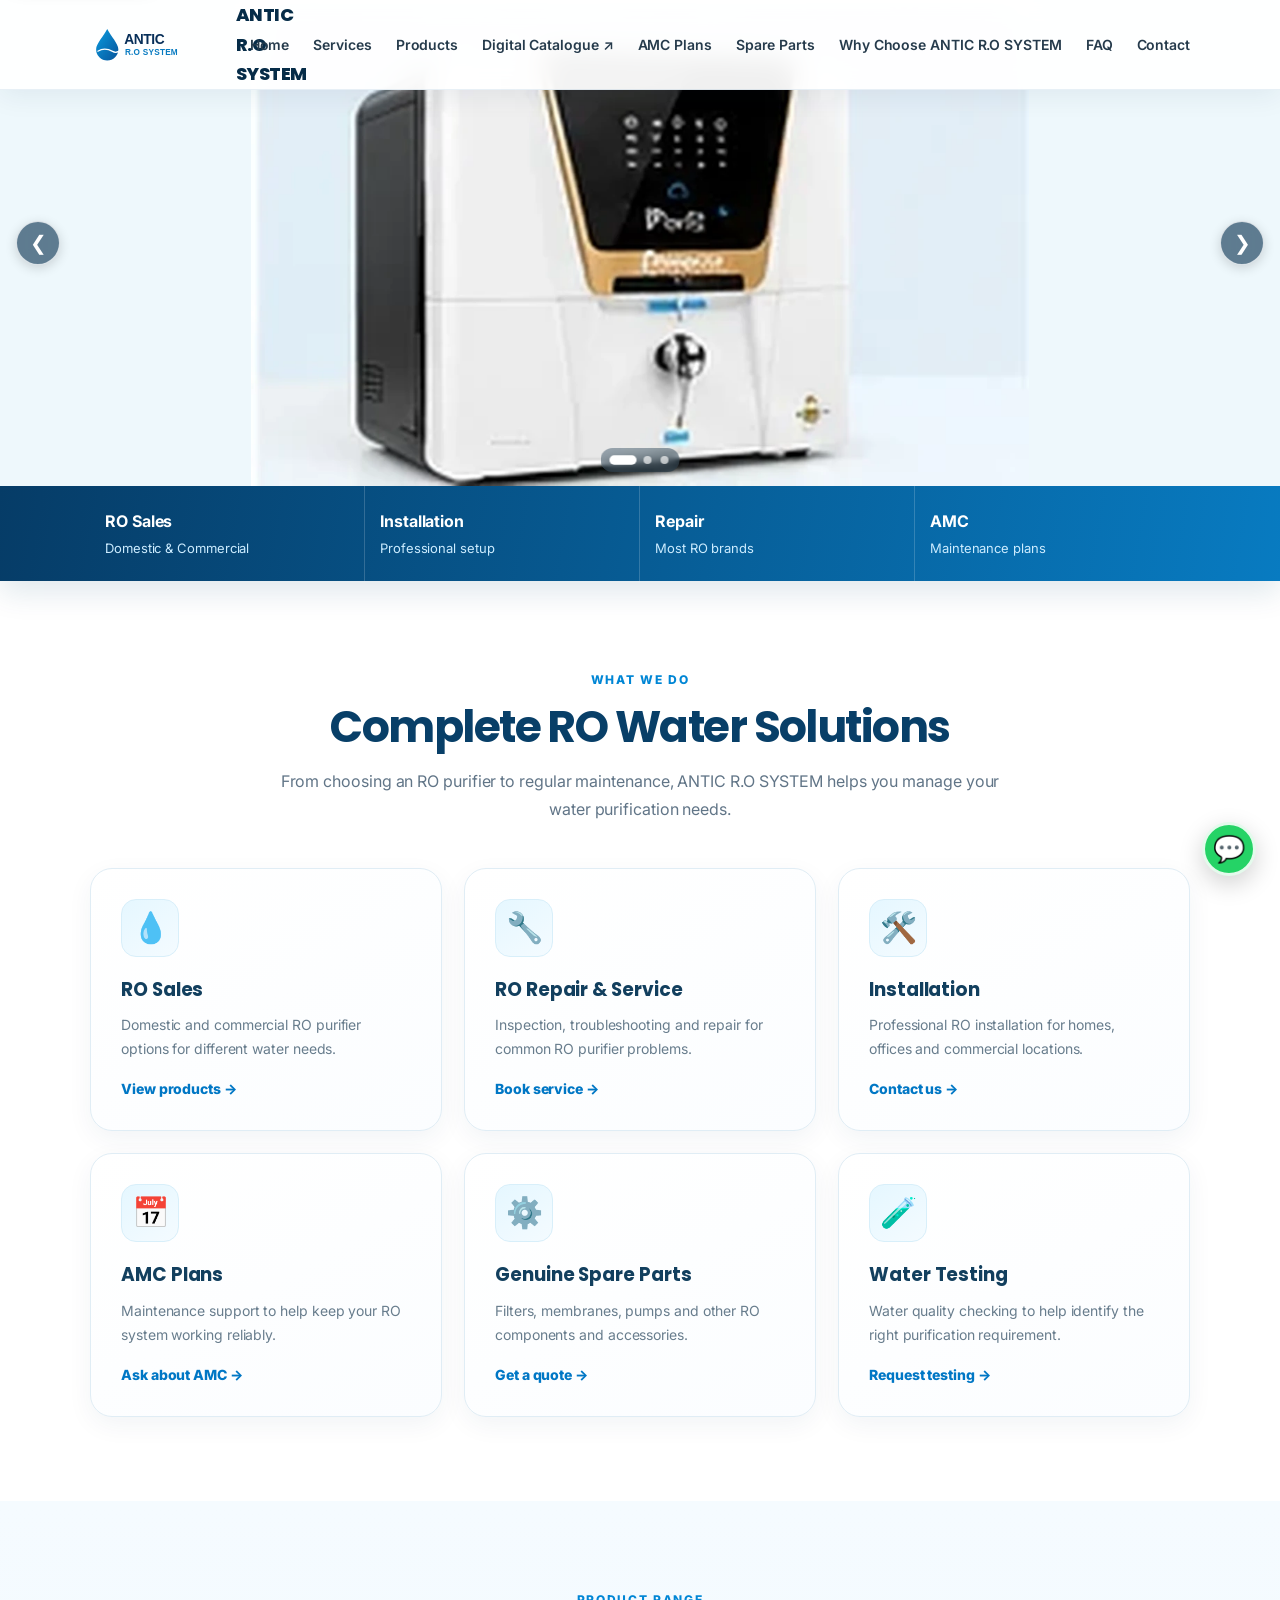
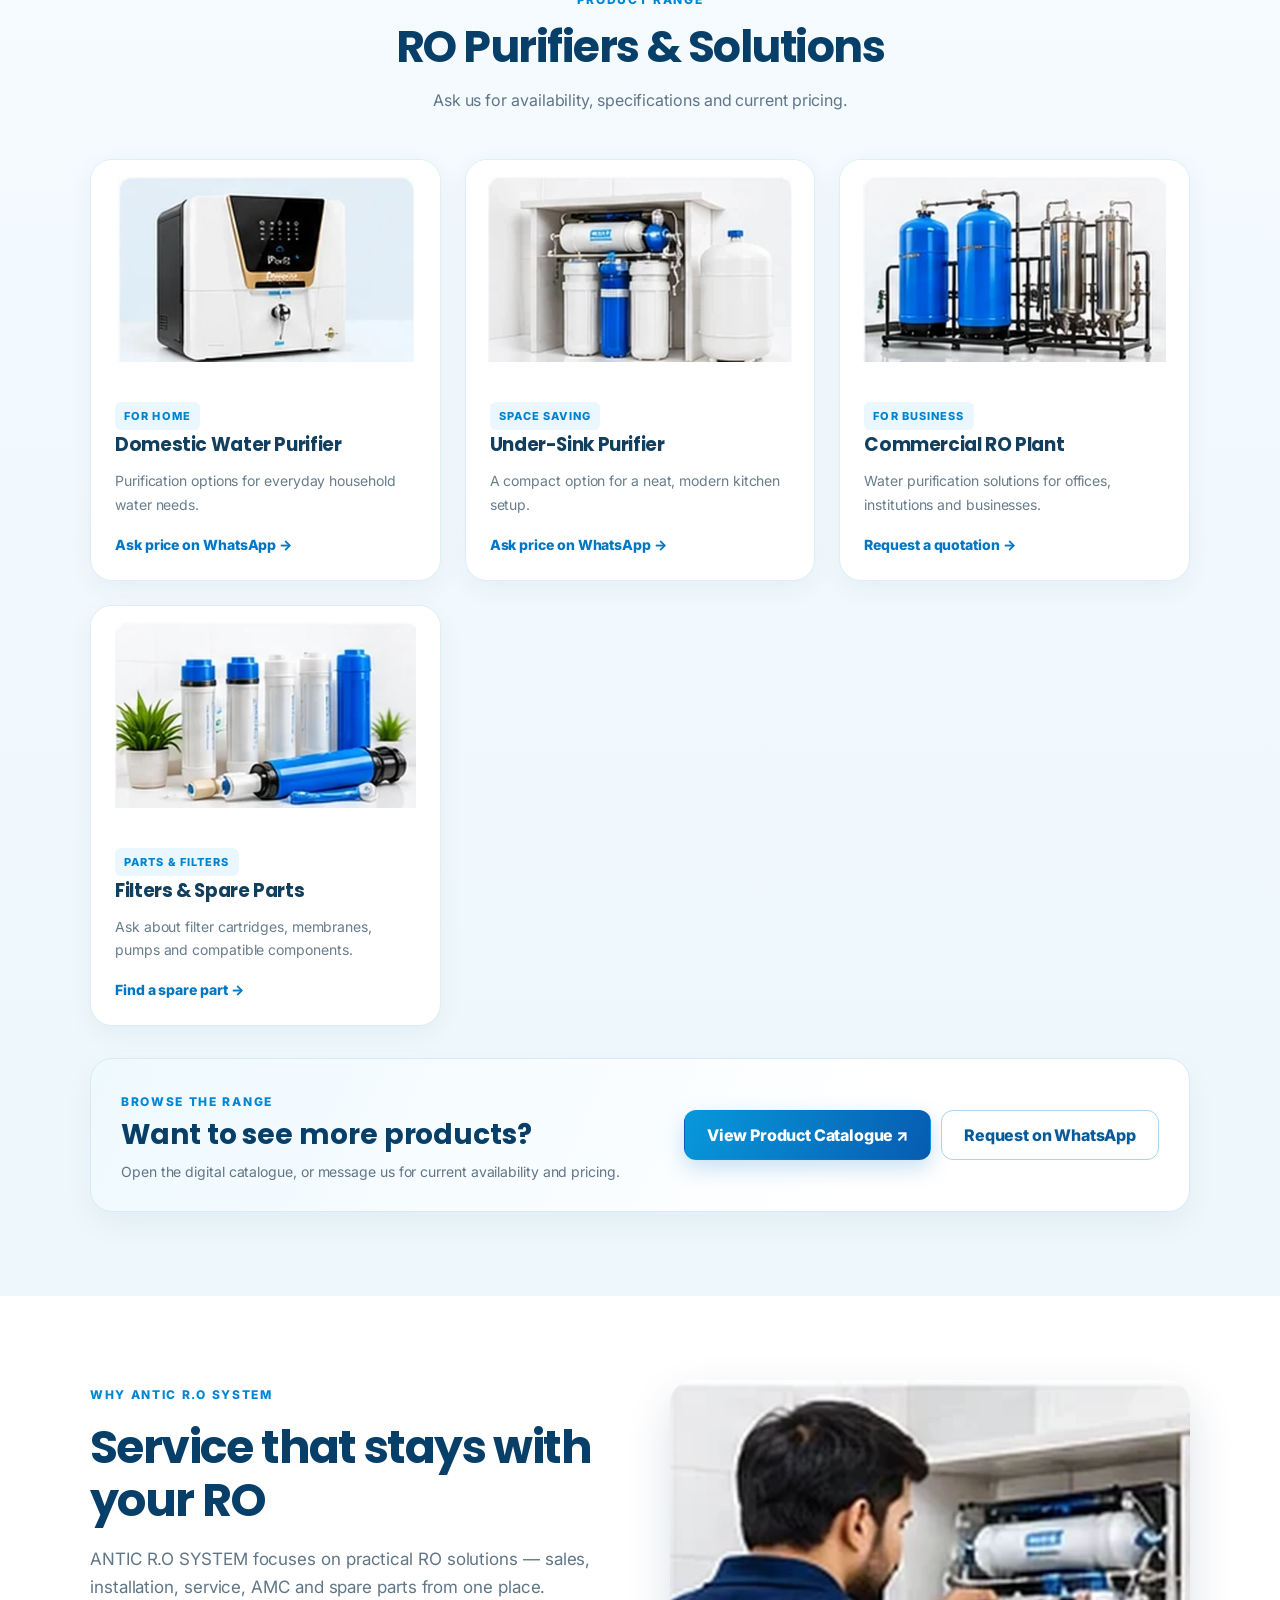
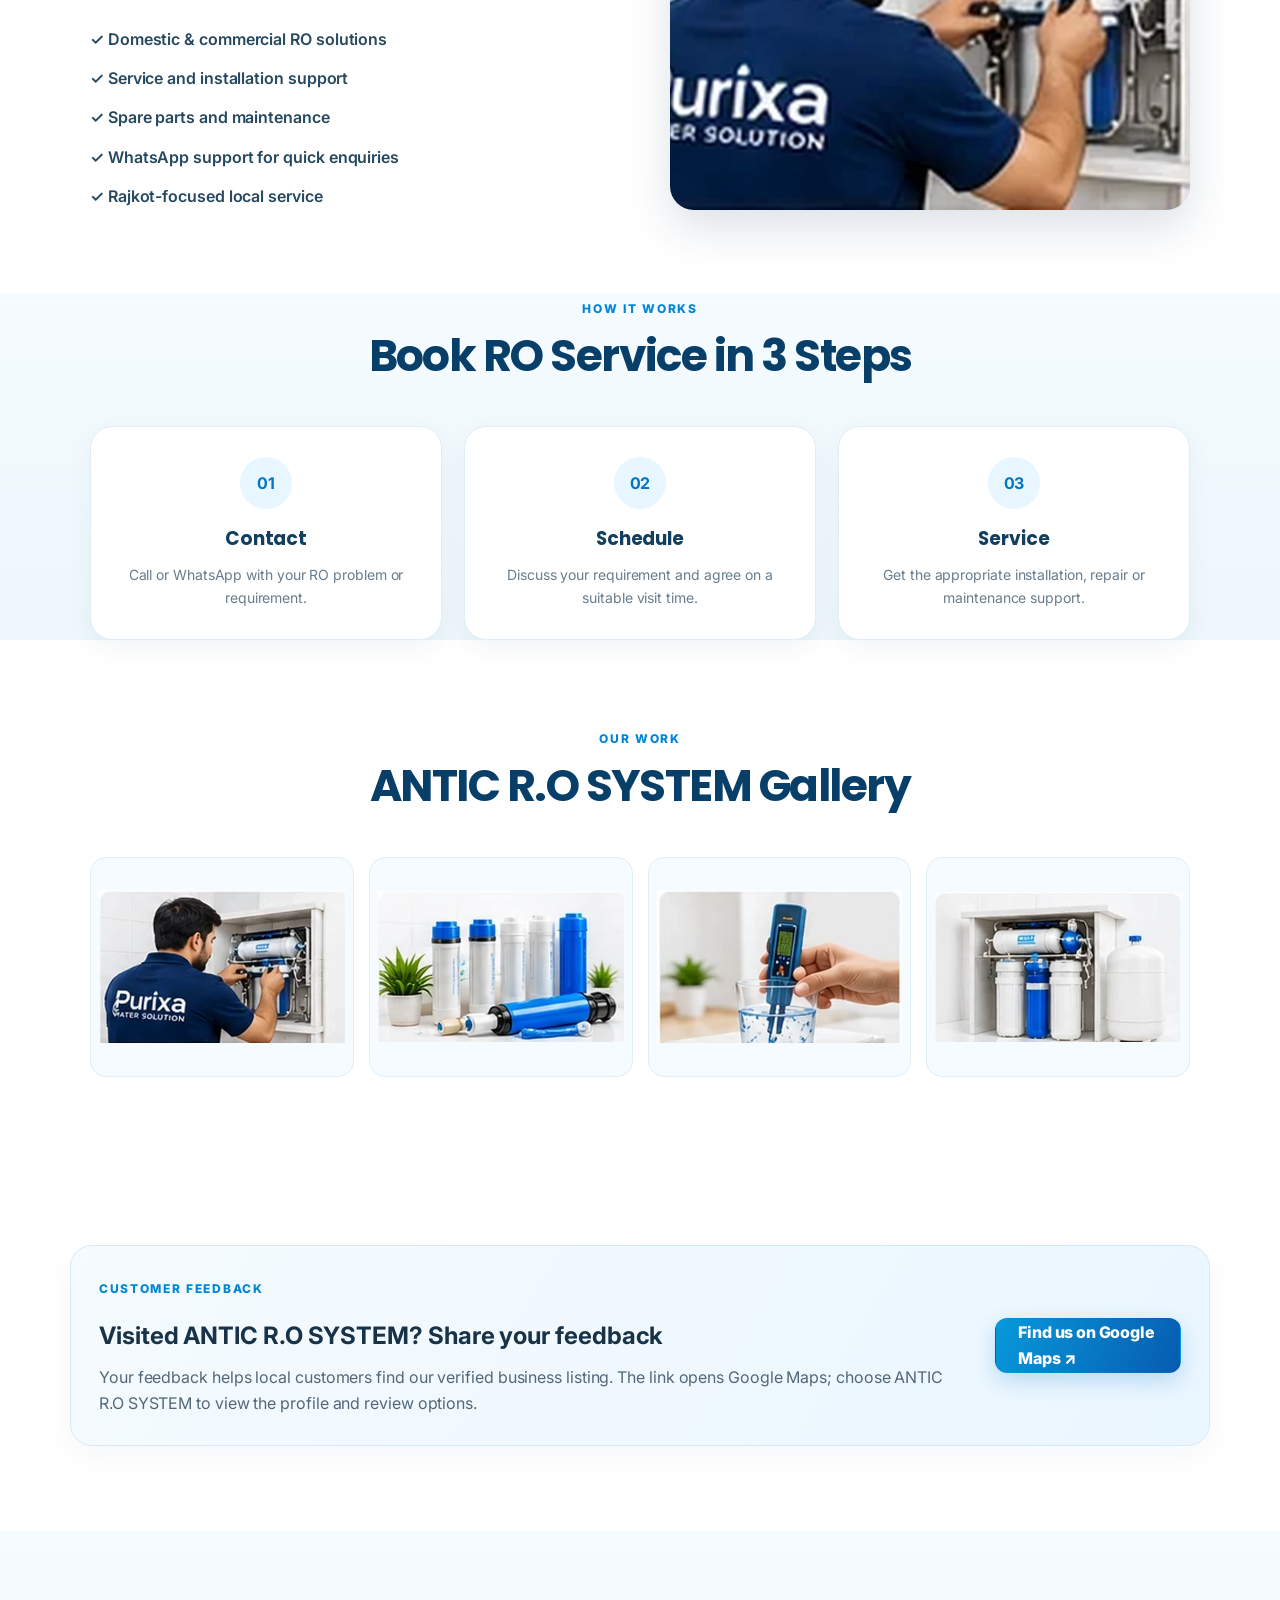
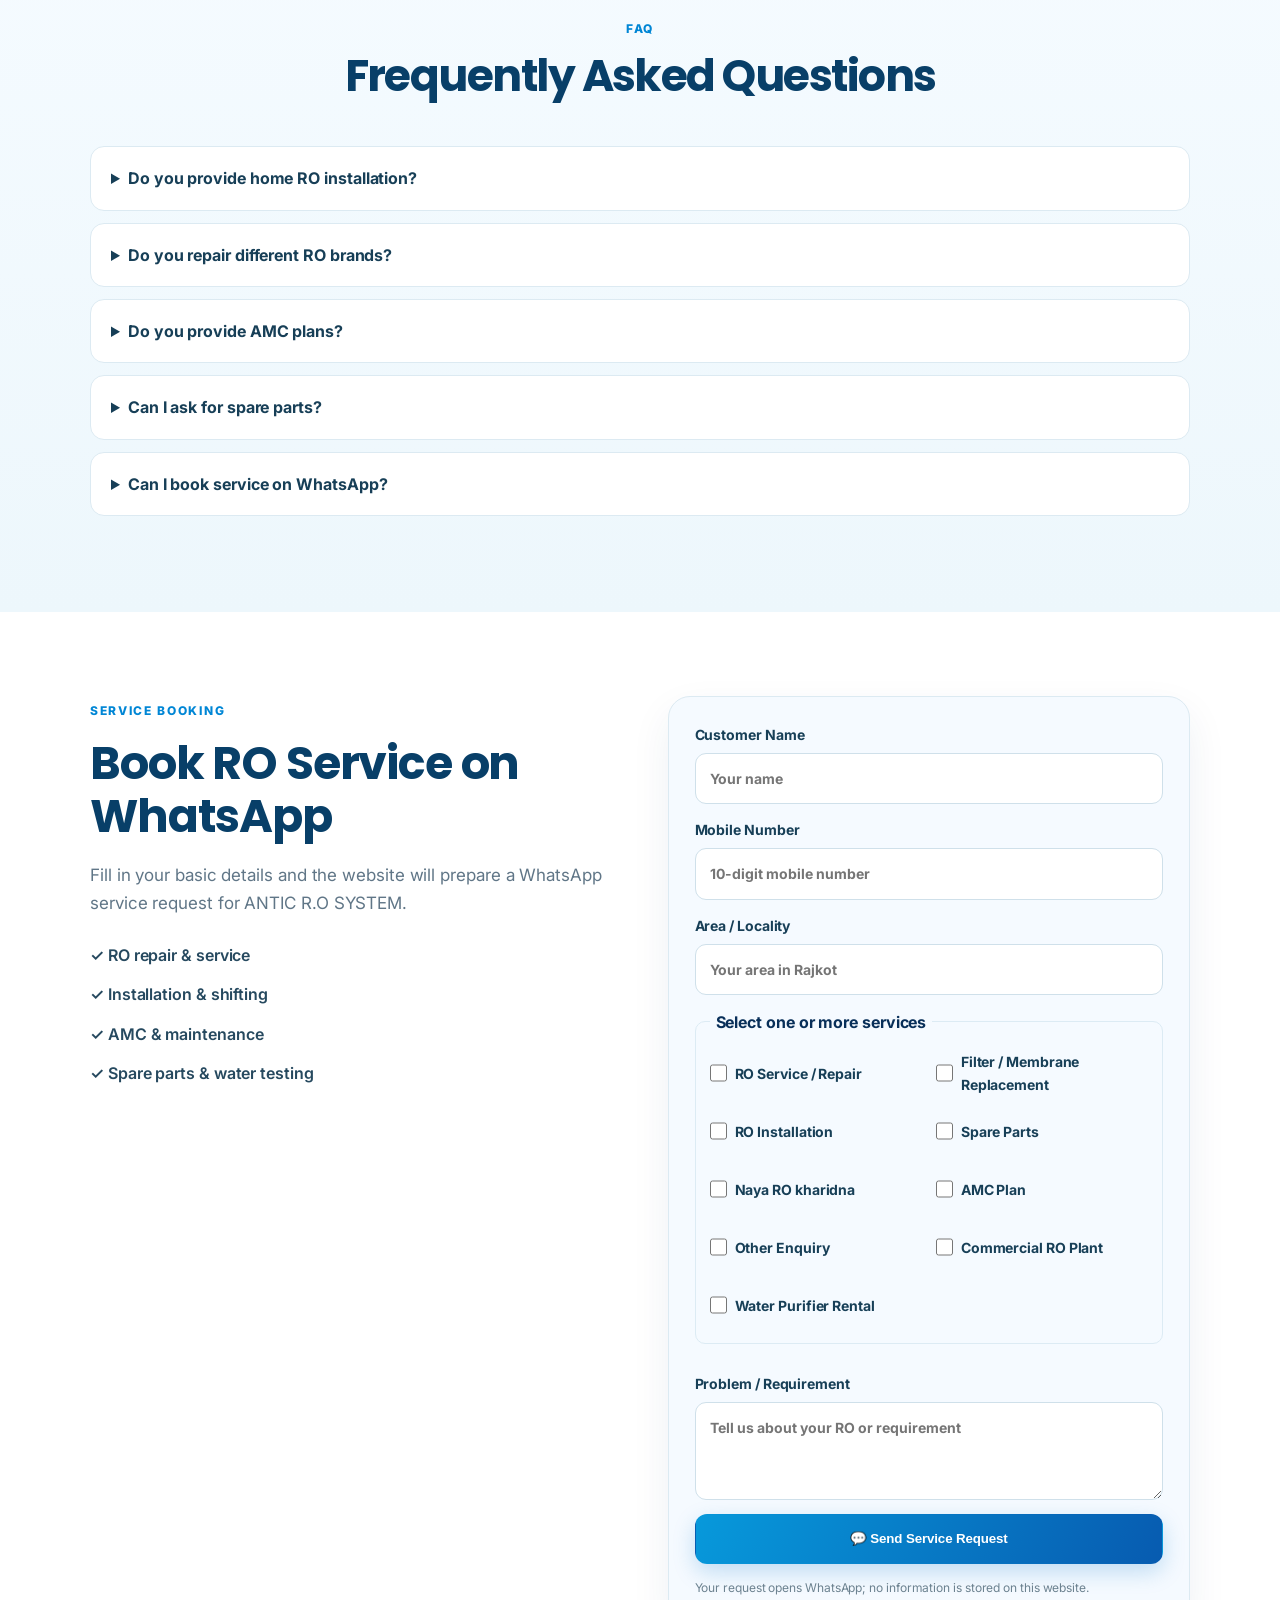
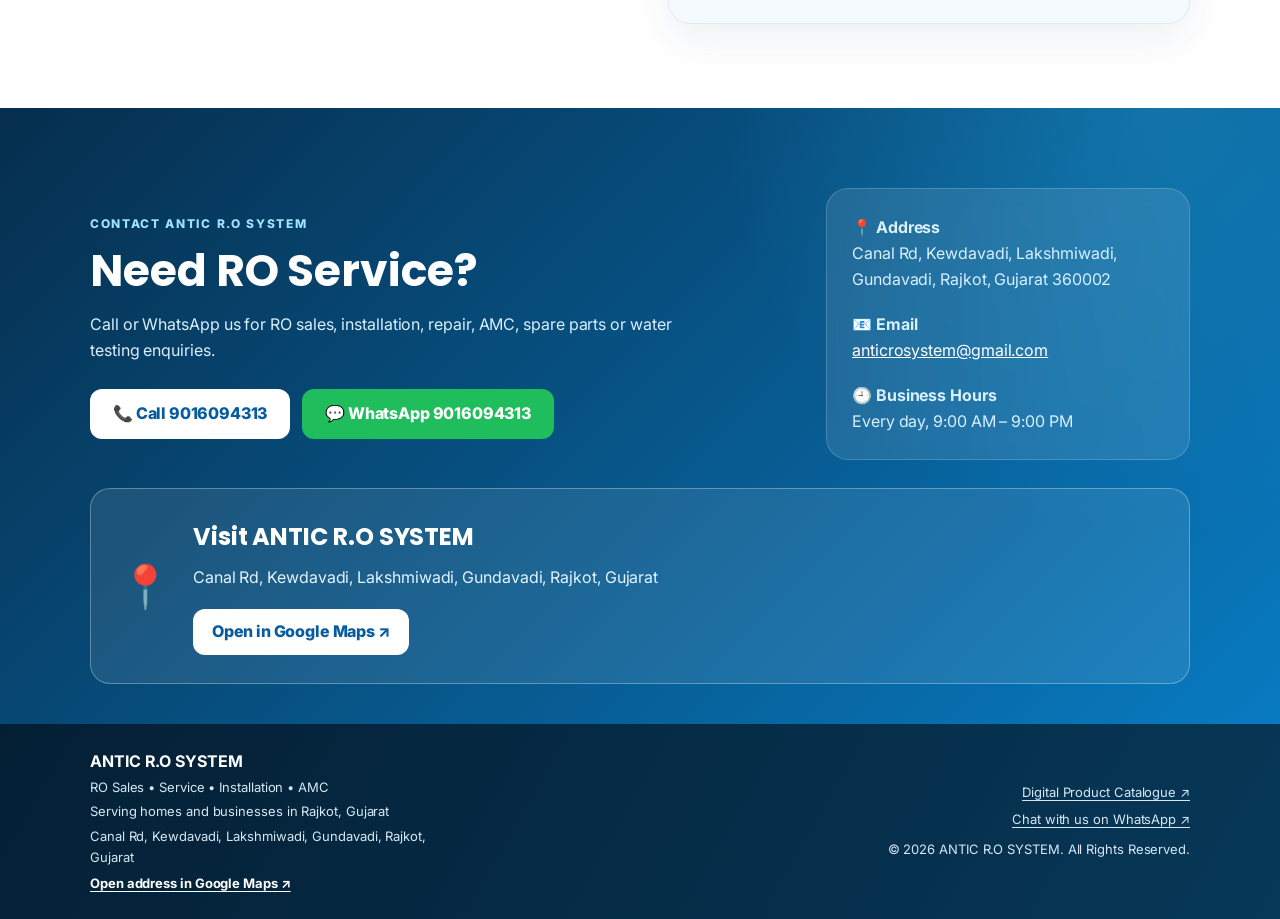
==== commit 150c1465: "Add files via upload" ====
--- a/index.html
+++ b/index.html
@@ -13,7 +13,6 @@
 <meta property="og:type" content="website">
 <meta property="og:title" content="ANTIC R.O SYSTEM | RO Service in Rajkot">
 <meta property="og:description" content="RO sales, installation, repair, AMC, spare parts and water testing in Rajkot.">
-<meta property="og:url" content="">
 <meta property="og:image" content="domestic-ro.webp">
 <meta name="twitter:card" content="summary_large_image">
 <meta name="twitter:title" content="ANTIC R.O SYSTEM | RO Service in Rajkot">
@@ -37,7 +36,7 @@
   "address":{"@type":"PostalAddress","streetAddress":"Canal Rd, Kewdavadi, Lakshmiwadi, Gundavadi","addressLocality":"Rajkot","addressRegion":"Gujarat","postalCode":"360002","addressCountry":"IN"},
   "openingHours":"Mo-Su 09:00-21:00",
   "areaServed":{"@type":"City","name":"Rajkot"},
-  "sameAs":["https://www.facebook.com/","https://www.instagram.com/","https://wa.me/919016094313"]
+  "sameAs":[]
 }
 </script>
 <link rel="preload" as="image" href="domestic-ro.webp">
@@ -69,11 +68,11 @@
 
 <main id="main-content">
 <section id="home" class="hero hero-slider-section" aria-label="ANTIC R.O SYSTEM banner carousel">
-  <div class="purixa-carousel" aria-roledescription="carousel" aria-label="ANTIC R.O SYSTEM promotional banners">
-    <div class="purixa-slides">
-      <img class="purixa-slide is-active" src="domestic-ro.webp" alt="ANTIC R.O SYSTEM — water splash and brand identity" fetchpriority="high" decoding="async">
-      <img class="purixa-slide" src="aqua-2090.webp" alt="ANTIC R.O SYSTEM — RO water purifier products with water splash" loading="lazy" decoding="async">
-      <img class="purixa-slide" src="commercial-ro.webp" alt="ANTIC R.O SYSTEM — clean water and logo" loading="lazy" decoding="async">
+  <div class="antic-carousel" aria-roledescription="carousel" aria-label="ANTIC R.O SYSTEM promotional banners">
+    <div class="antic-slides">
+      <img class="antic-slide is-active" src="domestic-ro.webp" alt="Domestic water purifier for home use" fetchpriority="high" decoding="async">
+      <img class="antic-slide" src="aqua-2090.webp" alt="Water purifier model" loading="lazy" decoding="async">
+      <img class="antic-slide" src="commercial-plant.webp" alt="Commercial water purification plant" loading="lazy" decoding="async">
     </div>
     <button class="carousel-arrow carousel-prev" type="button" aria-label="Previous banner">&#10094;</button>
     <button class="carousel-arrow carousel-next" type="button" aria-label="Next banner">&#10095;</button>
@@ -81,6 +80,15 @@
       <button class="carousel-dot is-active" type="button" aria-label="Show banner 1" aria-current="true"></button>
       <button class="carousel-dot" type="button" aria-label="Show banner 2"></button>
       <button class="carousel-dot" type="button" aria-label="Show banner 3"></button>
+    </div>
+  </div>
+  <div class="hero-intro">
+    <span>RO SALES · SERVICE · INSTALLATION</span>
+    <h1>Pure Water. <em>Reliable Service.</em></h1>
+    <p>Domestic and commercial water purification solutions in Rajkot.</p>
+    <div class="hero-intro-actions">
+      <a href="tel:+919016094313">Call 9016094313</a>
+      <a href="https://wa.me/919016094313?text=Hello%20ANTIC%20R.O%20SYSTEM%2C%20I%20need%20RO%20service." target="_blank" rel="noopener noreferrer">WhatsApp Us</a>
     </div>
   </div>
 </section>
@@ -129,7 +137,7 @@
     </div>
     <div class="catalog-cta">
       <div><span class="section-kicker">BROWSE THE RANGE</span><h3>Want to see more products?</h3><p>Open the digital catalogue, or message us for current availability and pricing.</p></div>
-      <div class="catalog-actions"><a class="btn btn-primary" href="catalogue.html" target="_blank" rel="noopener noreferrer">View / Download Catalogue ↗</a><a class="btn btn-outline" href="https://wa.me/919016094313?text=Hello%20ANTIC%20R.O%20SYSTEM%2C%20please%20send%20me%20your%20latest%20product%20catalogue." target="_blank" rel="noopener noreferrer">Request on WhatsApp</a></div>
+      <div class="catalog-actions"><a class="btn btn-primary" href="catalogue.html" target="_blank" rel="noopener noreferrer">View Product Catalogue ↗</a><a class="btn btn-outline" href="https://wa.me/919016094313?text=Hello%20ANTIC%20R.O%20SYSTEM%2C%20please%20send%20me%20your%20latest%20product%20catalogue." target="_blank" rel="noopener noreferrer">Request on WhatsApp</a></div>
     </div>
   </div>
 </section>
@@ -241,7 +249,7 @@
       </div>
     </div>
     <div class="contact-info">
-      <p><strong>📍 Address</strong><br>Canal Rd, Kewdavadi, Lakshmiwadi, Gundavadi,<br>Canal Rd, Kewdavadi, Lakshmiwadi, Gundavadi, Rajkot, Gujarat</p>
+      <p><strong>📍 Address</strong><br>Canal Rd, Kewdavadi, Lakshmiwadi, Gundavadi, Rajkot, Gujarat 360002</p>
       <p><strong>📧 Email</strong><br><a href="mailto:anticrosystem@gmail.com">anticrosystem@gmail.com</a></p>
       <p><strong>🕘 Business Hours</strong><br>Every day, 9:00 AM – 9:00 PM</p>
     </div>
@@ -258,7 +266,7 @@
 <footer>
   <div class="container footer-wrap">
     <div><strong>ANTIC R.O SYSTEM</strong><span>RO Sales • Service • Installation • AMC</span><span>Serving homes and businesses in Rajkot, Gujarat</span><span class="footer-address">Canal Rd, Kewdavadi, Lakshmiwadi, Gundavadi, Rajkot, Gujarat</span><a class="footer-map-link" href="https://www.google.com/maps/search/?api=1&amp;query=Canal+Rd%2C+Kewdavadi%2C+Lakshmiwadi%2C+Gundavadi%2C+Rajkot%2C+Gujarat+360002" target="_blank" rel="noopener noreferrer">Open address in Google Maps ↗</a></div>
-    <div class="footer-social"><a href="https://www.facebook.com/" target="_blank" rel="noopener noreferrer">Facebook · ANTIC R.O SYSTEM</a><a href="https://www.instagram.com/" target="_blank" rel="noopener noreferrer">Instagram · @anticrosystem</a><a href="catalogue.html" target="_blank" rel="noopener noreferrer">Digital Catalog (PDF)</a><span>© 2026 ANTIC R.O SYSTEM. All Rights Reserved.</span></div>
+    <div class="footer-social"><a href="catalogue.html">Digital Product Catalogue ↗</a><a href="https://wa.me/919016094313" target="_blank" rel="noopener noreferrer">Chat with us on WhatsApp ↗</a><span>© 2026 ANTIC R.O SYSTEM. All Rights Reserved.</span></div>
   </div>
 </footer>
 
--- a/style.css
+++ b/style.css
@@ -330,7 +330,7 @@
 
 
 /* Professional upgrade: accessibility, refined polish, and mobile conversion */
-:root{scroll-padding-top:88px;--purixa-navy:#082f59;--purixa-blue:#087bc1;--purixa-pale:#f2f9fd;--purixa-line:#dcebf4;}
+:root{scroll-padding-top:88px;--antic-navy:#082f59;--antic-blue:#087bc1;--antic-pale:#f2f9fd;--antic-line:#dcebf4;}
 body{color:#183247;-webkit-font-smoothing:antialiased;text-rendering:optimizeLegibility;}
 ::selection{background:#c9edff;color:#073b60;}
 .skip-link{position:fixed;top:10px;left:10px;z-index:2000;padding:10px 14px;border-radius:10px;background:#fff;color:#073b60;font-weight:800;box-shadow:0 4px 20px rgba(0,0,0,.18);transform:translateY(-160%);}
@@ -339,11 +339,11 @@
 .site-header{border-bottom:1px solid rgba(8,63,104,.07);}
 .brand{letter-spacing:-.025em;}
 .nav-menu a{padding:9px 0;}
-.nav-menu a:hover,.nav-menu a:focus-visible{color:var(--purixa-blue);}
+.nav-menu a:hover,.nav-menu a:focus-visible{color:var(--antic-blue);}
 .section{scroll-margin-top:88px;}
 .section-heading h2,.split h2,.booking-grid h2{letter-spacing:-.035em;}
 .section-heading p{font-size:16px;line-height:1.75;}
-.service-card,.product-card,.steps>div{border-color:var(--purixa-line);box-shadow:0 8px 26px rgba(4,61,93,.055);}
+.service-card,.product-card,.steps>div{border-color:var(--antic-line);box-shadow:0 8px 26px rgba(4,61,93,.055);}
 .service-card{display:flex;flex-direction:column;align-items:flex-start;}
 .service-card p{line-height:1.7;}
 .service-card>a{margin-top:auto;padding-top:16px;}
@@ -370,7 +370,7 @@
 .floating-whatsapp:hover{transform:translateY(-3px);box-shadow:0 12px 28px rgba(0,0,0,.22);}
 @media(max-width:720px){
   :root{scroll-padding-top:76px;}
-  .nav-menu{border:1px solid var(--purixa-line);}
+  .nav-menu{border:1px solid var(--antic-line);}
   .hero-refresh{padding-top:84px;}
   .hero-refresh-visual>img{height:220px;}
   .section{padding:58px 0;}
@@ -440,7 +440,7 @@
 }
 
 
-/* Purixa premium business + catalogue upgrade — October 2026 */
+/* antic premium business + catalogue upgrade — October 2026 */
 :root{scroll-padding-top:88px}
 .site-header{border-bottom:1px solid rgba(7,92,159,.08)}
 .nav-menu a{white-space:nowrap}
@@ -569,9 +569,9 @@
 
 /* V17: three-banner automatic carousel, responsive on desktop and mobile */
 .hero-slider-section{display:block;position:relative;min-height:0;height:clamp(300px,34vw,540px);padding:0;overflow:hidden;background:#eaf7ff}
-.purixa-carousel,.purixa-slides{position:relative;width:100%;height:100%;min-height:0}
-.purixa-slide{position:absolute;inset:0;display:block;width:100%;height:100%;object-fit:cover;object-position:center;opacity:0;visibility:hidden;transition:opacity .7s ease;}
-.purixa-slide.is-active{opacity:1;visibility:visible;z-index:1}
+.antic-carousel,.antic-slides{position:relative;width:100%;height:100%;min-height:0}
+.antic-slide{position:absolute;inset:0;display:block;width:100%;height:100%;object-fit:cover;object-position:center;opacity:0;visibility:hidden;transition:opacity .7s ease;}
+.antic-slide.is-active{opacity:1;visibility:visible;z-index:1}
 .carousel-arrow{position:absolute;z-index:3;top:50%;transform:translateY(-50%);width:44px;height:44px;border:1px solid rgba(255,255,255,.8);border-radius:50%;background:rgba(3,45,78,.62);color:#fff;font-size:22px;display:grid;place-items:center;cursor:pointer;box-shadow:0 3px 12px rgba(0,0,0,.16)}
 .carousel-prev{left:18px}.carousel-next{right:18px}
 .carousel-arrow:hover{background:rgba(0,100,170,.92)}
@@ -580,16 +580,16 @@
 .carousel-dot.is-active{background:#fff;transform:scale(1.18)}
 @media(max-width:720px){
  .hero-slider-section{height:clamp(250px,68vw,360px);min-height:250px}
- .purixa-slide{object-fit:cover;object-position:center center}
+ .antic-slide{object-fit:cover;object-position:center center}
  .carousel-arrow{width:36px;height:36px;font-size:18px}.carousel-prev{left:9px}.carousel-next{right:9px}
  .carousel-dots{bottom:9px;gap:8px;padding:7px 10px}
 }
-@media(prefers-reduced-motion:reduce){.purixa-slide{transition:none}}
+@media(prefers-reduced-motion:reduce){.antic-slide{transition:none}}
 
 
 /* V18 correction: definitive responsive styling for the requested three-slide carousel. */
-.hero-slider-section.purixa-hero,
-.hero-slider-section:has(.purixa-carousel) {
+.hero-slider-section.antic-hero,
+.hero-slider-section:has(.antic-carousel) {
   display:block !important;
   position:relative !important;
   width:100% !important;
@@ -599,49 +599,49 @@
   overflow:hidden !important;
   background:#eaf6fc !important;
 }
-.purixa-carousel { position:relative !important; width:100% !important; height:100% !important; overflow:hidden !important; }
-.purixa-slides { position:relative !important; width:100% !important; height:100% !important; }
-.purixa-carousel .purixa-slide {
+.antic-carousel { position:relative !important; width:100% !important; height:100% !important; overflow:hidden !important; }
+.antic-slides { position:relative !important; width:100% !important; height:100% !important; }
+.antic-carousel .antic-slide {
   position:absolute !important; inset:0 !important; display:block !important;
   width:100% !important; height:100% !important; max-width:none !important;
   object-fit:cover !important; object-position:center center !important;
   opacity:0 !important; visibility:hidden !important; z-index:0 !important;
   transition:opacity .65s ease !important;
 }
-.purixa-carousel .purixa-slide.is-active { opacity:1 !important; visibility:visible !important; z-index:1 !important; }
-.purixa-carousel .carousel-arrow { position:absolute; z-index:3; top:50%; transform:translateY(-50%); }
-.purixa-carousel .carousel-prev { left:16px; }
-.purixa-carousel .carousel-next { right:16px; }
-.purixa-carousel .carousel-dots { position:absolute; z-index:3; left:50%; bottom:14px; transform:translateX(-50%); display:flex; gap:9px; }
+.antic-carousel .antic-slide.is-active { opacity:1 !important; visibility:visible !important; z-index:1 !important; }
+.antic-carousel .carousel-arrow { position:absolute; z-index:3; top:50%; transform:translateY(-50%); }
+.antic-carousel .carousel-prev { left:16px; }
+.antic-carousel .carousel-next { right:16px; }
+.antic-carousel .carousel-dots { position:absolute; z-index:3; left:50%; bottom:14px; transform:translateX(-50%); display:flex; gap:9px; }
 @media(max-width:720px) {
-  .hero-slider-section.purixa-hero,
-  .hero-slider-section:has(.purixa-carousel) { height:clamp(230px, 58vw, 340px) !important; }
-  .purixa-carousel .purixa-slide { object-fit:cover !important; object-position:center center !important; }
-  .purixa-carousel .carousel-prev { left:8px; }
-  .purixa-carousel .carousel-next { right:8px; }
-}
-@media(prefers-reduced-motion:reduce) { .purixa-carousel .purixa-slide { transition:none !important; } }
-
-/* Purixa A+B premium brand refresh: luxury details + modern water-blue system */
-:root{--purixa-navy:#062c48;--purixa-blue:#087bc1;--purixa-cyan:#38c5f4;--purixa-ice:#f1f9fe;--purixa-line:#dcecf5;--purixa-shadow:0 16px 42px rgba(5,57,91,.09)}
+  .hero-slider-section.antic-hero,
+  .hero-slider-section:has(.antic-carousel) { height:clamp(230px, 58vw, 340px) !important; }
+  .antic-carousel .antic-slide { object-fit:cover !important; object-position:center center !important; }
+  .antic-carousel .carousel-prev { left:8px; }
+  .antic-carousel .carousel-next { right:8px; }
+}
+@media(prefers-reduced-motion:reduce) { .antic-carousel .antic-slide { transition:none !important; } }
+
+/* antic A+B premium brand refresh: luxury details + modern water-blue system */
+:root{--antic-navy:#062c48;--antic-blue:#087bc1;--antic-cyan:#38c5f4;--antic-ice:#f1f9fe;--antic-line:#dcecf5;--antic-shadow:0 16px 42px rgba(5,57,91,.09)}
 html{scroll-padding-top:88px}
 body{color:#183348;letter-spacing:-.005em}
 .site-header{background:rgba(255,255,255,.94);border-bottom:1px solid rgba(210,232,244,.8);box-shadow:0 6px 26px rgba(3,47,77,.07)}
 .nav-wrap{min-height:76px}
-.brand{letter-spacing:-.025em;color:var(--purixa-navy)}
+.brand{letter-spacing:-.025em;color:var(--antic-navy)}
 .brand img{object-fit:contain}
 .nav-menu a{padding:10px 0;position:relative}
-.nav-menu a:after{content:"";position:absolute;left:0;right:100%;bottom:3px;height:2px;border-radius:4px;background:linear-gradient(90deg,var(--purixa-cyan),var(--purixa-blue));transition:right .22s}
+.nav-menu a:after{content:"";position:absolute;left:0;right:100%;bottom:3px;height:2px;border-radius:4px;background:linear-gradient(90deg,var(--antic-cyan),var(--antic-blue));transition:right .22s}
 .nav-menu a:hover:after,.nav-menu a:focus-visible:after{right:0}
 /* Explicit carousel layout prevents banners from inheriting unrelated hero-image rules. */
 .hero.hero-slider-section{display:block;min-height:0;height:auto;padding-top:76px;overflow:hidden;background:#edf8fd}
-.purixa-carousel{position:relative;width:100%;overflow:hidden;background:#eaf7fd;isolation:isolate}
-.purixa-slides{position:relative;width:100%;aspect-ratio:1535/600;min-height:260px;max-height:610px;overflow:hidden}
-.purixa-slide{position:absolute;inset:0;width:100%;height:100%;display:block;object-fit:contain;object-position:center center;opacity:0;visibility:hidden;transition:opacity .55s ease;background:#edf8fd}
-.purixa-slide.is-active{opacity:1;visibility:visible}
+.antic-carousel{position:relative;width:100%;overflow:hidden;background:#eaf7fd;isolation:isolate}
+.antic-slides{position:relative;width:100%;aspect-ratio:1535/600;min-height:260px;max-height:610px;overflow:hidden}
+.antic-slide{position:absolute;inset:0;width:100%;height:100%;display:block;object-fit:contain;object-position:center center;opacity:0;visibility:hidden;transition:opacity .55s ease;background:#edf8fd}
+.antic-slide.is-active{opacity:1;visibility:visible}
 .carousel-arrow{position:absolute;top:50%;transform:translateY(-50%);z-index:3;width:44px;height:44px;border:1px solid rgba(255,255,255,.75);border-radius:50%;background:rgba(5,48,78,.62);color:#fff;font-size:20px;display:grid;place-items:center;cursor:pointer;backdrop-filter:blur(8px)}
 .carousel-prev{left:18px}.carousel-next{right:18px}
-.carousel-arrow:hover{background:var(--purixa-blue)}
+.carousel-arrow:hover{background:var(--antic-blue)}
 .carousel-dots{position:absolute;z-index:3;bottom:14px;left:50%;transform:translateX(-50%);display:flex;gap:8px;padding:8px 11px;border-radius:99px;background:rgba(4,39,63,.35);backdrop-filter:blur(8px)}
 .carousel-dot{width:8px;height:8px;border:0;border-radius:99px;background:rgba(255,255,255,.65);cursor:pointer;padding:0;transition:width .2s,background .2s}
 .carousel-dot.is-active{width:23px;background:#fff}
@@ -651,7 +651,7 @@
 .section-heading h2,.split h2{letter-spacing:-.035em}
 .service-card,.product-card,.steps>div{border-color:#e0edf5;border-radius:22px;box-shadow:0 8px 26px rgba(6,57,88,.055)}
 .service-card{padding:30px;background:linear-gradient(150deg,#fff,#fbfdff)}
-.icon{background:linear-gradient(145deg,#e5f7ff,#f4fbff);border:1px solid #d8effa;color:var(--purixa-blue)}
+.icon{background:linear-gradient(145deg,#e5f7ff,#f4fbff);border:1px solid #d8effa;color:var(--antic-blue)}
 .product-card img{background:linear-gradient(145deg,#f1f9fe,#fff)}
 .product-card>div{padding:24px}
 .tag{display:inline-block;padding:5px 9px;background:#eaf7ff;border-radius:6px;letter-spacing:.1em}
@@ -665,14 +665,14 @@
 @media(max-width:900px){
  .nav-menu{gap:12px}
  .hero.hero-slider-section{padding-top:68px}
- .purixa-slides{aspect-ratio:4/3;min-height:0;max-height:none}
- .purixa-slide{object-fit:contain}
+ .antic-slides{aspect-ratio:4/3;min-height:0;max-height:none}
+ .antic-slide{object-fit:contain}
 }
 @media(max-width:720px){
  .hero.hero-slider-section{padding-top:58px}
- .purixa-carousel{background:#f0f9fd}
- .purixa-slides{aspect-ratio:3/2;min-height:0;max-height:none}
- .purixa-slide{object-fit:contain;object-position:center;background:#f0f9fd}
+ .antic-carousel{background:#f0f9fd}
+ .antic-slides{aspect-ratio:3/2;min-height:0;max-height:none}
+ .antic-slide{object-fit:contain;object-position:center;background:#f0f9fd}
  .carousel-arrow{width:34px;height:34px;font-size:16px}
  .carousel-prev{left:9px}.carousel-next{right:9px}
  .carousel-dots{bottom:8px;gap:6px;padding:6px 9px}
@@ -694,14 +694,26 @@
 .section-heading h2{letter-spacing:-.035em}
 .product-card img{object-fit:contain!important;padding:16px;background:#fff}
 .gallery-grid img{object-fit:contain;background:#f5fbff;border:1px solid #e2eef6;border-radius:16px;padding:8px}
-.purixa-carousel .purixa-slide{object-fit:contain!important;object-position:center center!important;background:#eef8fc}
+.antic-carousel .antic-slide{object-fit:contain!important;object-position:center center!important;background:#eef8fc}
 @media(max-width:720px){
  .hero.hero-slider-section{padding-top:58px}
- .hero-slider-section:has(.purixa-carousel){height:auto!important;min-height:0!important}
- .purixa-slides{aspect-ratio:4/3!important;min-height:0!important;max-height:none!important}
- .purixa-carousel .purixa-slide{object-fit:contain!important;object-position:center center!important}
+ .hero-slider-section:has(.antic-carousel){height:auto!important;min-height:0!important}
+ .antic-slides{aspect-ratio:4/3!important;min-height:0!important;max-height:none!important}
+ .antic-carousel .antic-slide{object-fit:contain!important;object-position:center center!important}
  .product-card img{aspect-ratio:1/1;height:auto!important;padding:12px}
 }
 
 /* ANTIC R.O SYSTEM multi-service enquiry checkboxes */
 .service-options{border:1px solid #dcebf4;border-radius:10px;padding:14px;margin:0 0 14px;display:grid;grid-template-columns:repeat(2,minmax(0,1fr));gap:10px 14px}.service-options legend{font-weight:700;color:#082f59;padding:0 6px}.service-options label{display:flex;align-items:center;gap:8px;font-size:14px}.service-options input{width:17px;height:17px;accent-color:#087bc1;flex-shrink:0}@media(max-width:560px){.service-options{grid-template-columns:1fr}}
+
+/* ANTIC R.O SYSTEM professional hero call-to-action */
+.hero-intro{position:relative;z-index:2;padding:30px clamp(20px,6vw,88px) 34px;background:linear-gradient(120deg,#062b55,#075c9f 65%,#0788c9);color:#fff;text-align:center}
+.hero-intro>span{font-size:11px;letter-spacing:2px;font-weight:800;color:#aeeaff}
+.hero-intro h1{margin:8px 0;font-family:Poppins,Inter,sans-serif;font-size:clamp(27px,4vw,42px);line-height:1.15;color:#fff}
+.hero-intro h1 em{font-style:normal;color:#76e0ff}
+.hero-intro p{margin:0 auto 18px;max-width:620px;color:#e4f5ff;font-size:16px}
+.hero-intro-actions{display:flex;justify-content:center;flex-wrap:wrap;gap:10px}
+.hero-intro-actions a{display:inline-flex;align-items:center;justify-content:center;min-height:44px;padding:11px 20px;border-radius:9px;text-decoration:none;font-weight:800;background:#fff;color:#064477;transition:transform .2s,box-shadow .2s}
+.hero-intro-actions a:last-child{background:#18b96b;color:#fff}
+.hero-intro-actions a:hover{transform:translateY(-2px);box-shadow:0 8px 20px #001a3333}
+@media(max-width:600px){.hero-intro{padding:24px 16px 27px}.hero-intro p{font-size:14px}}
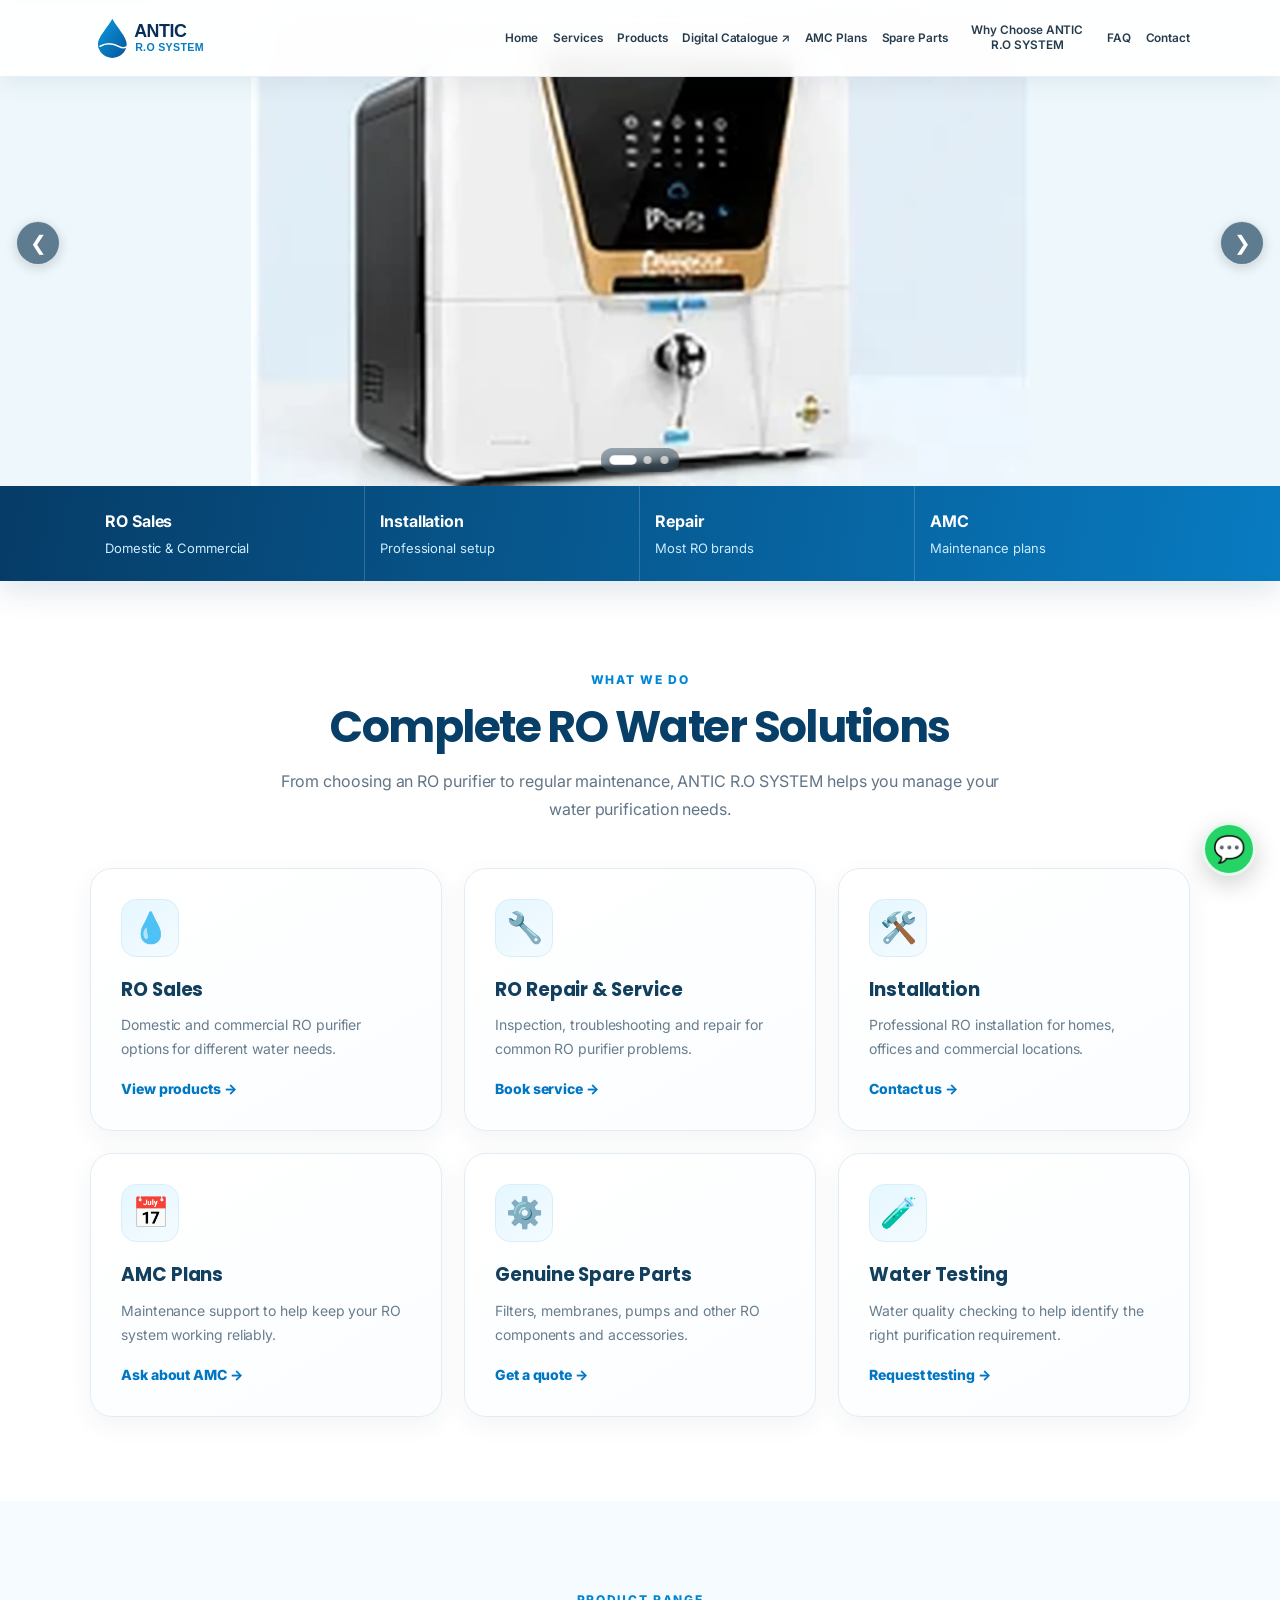
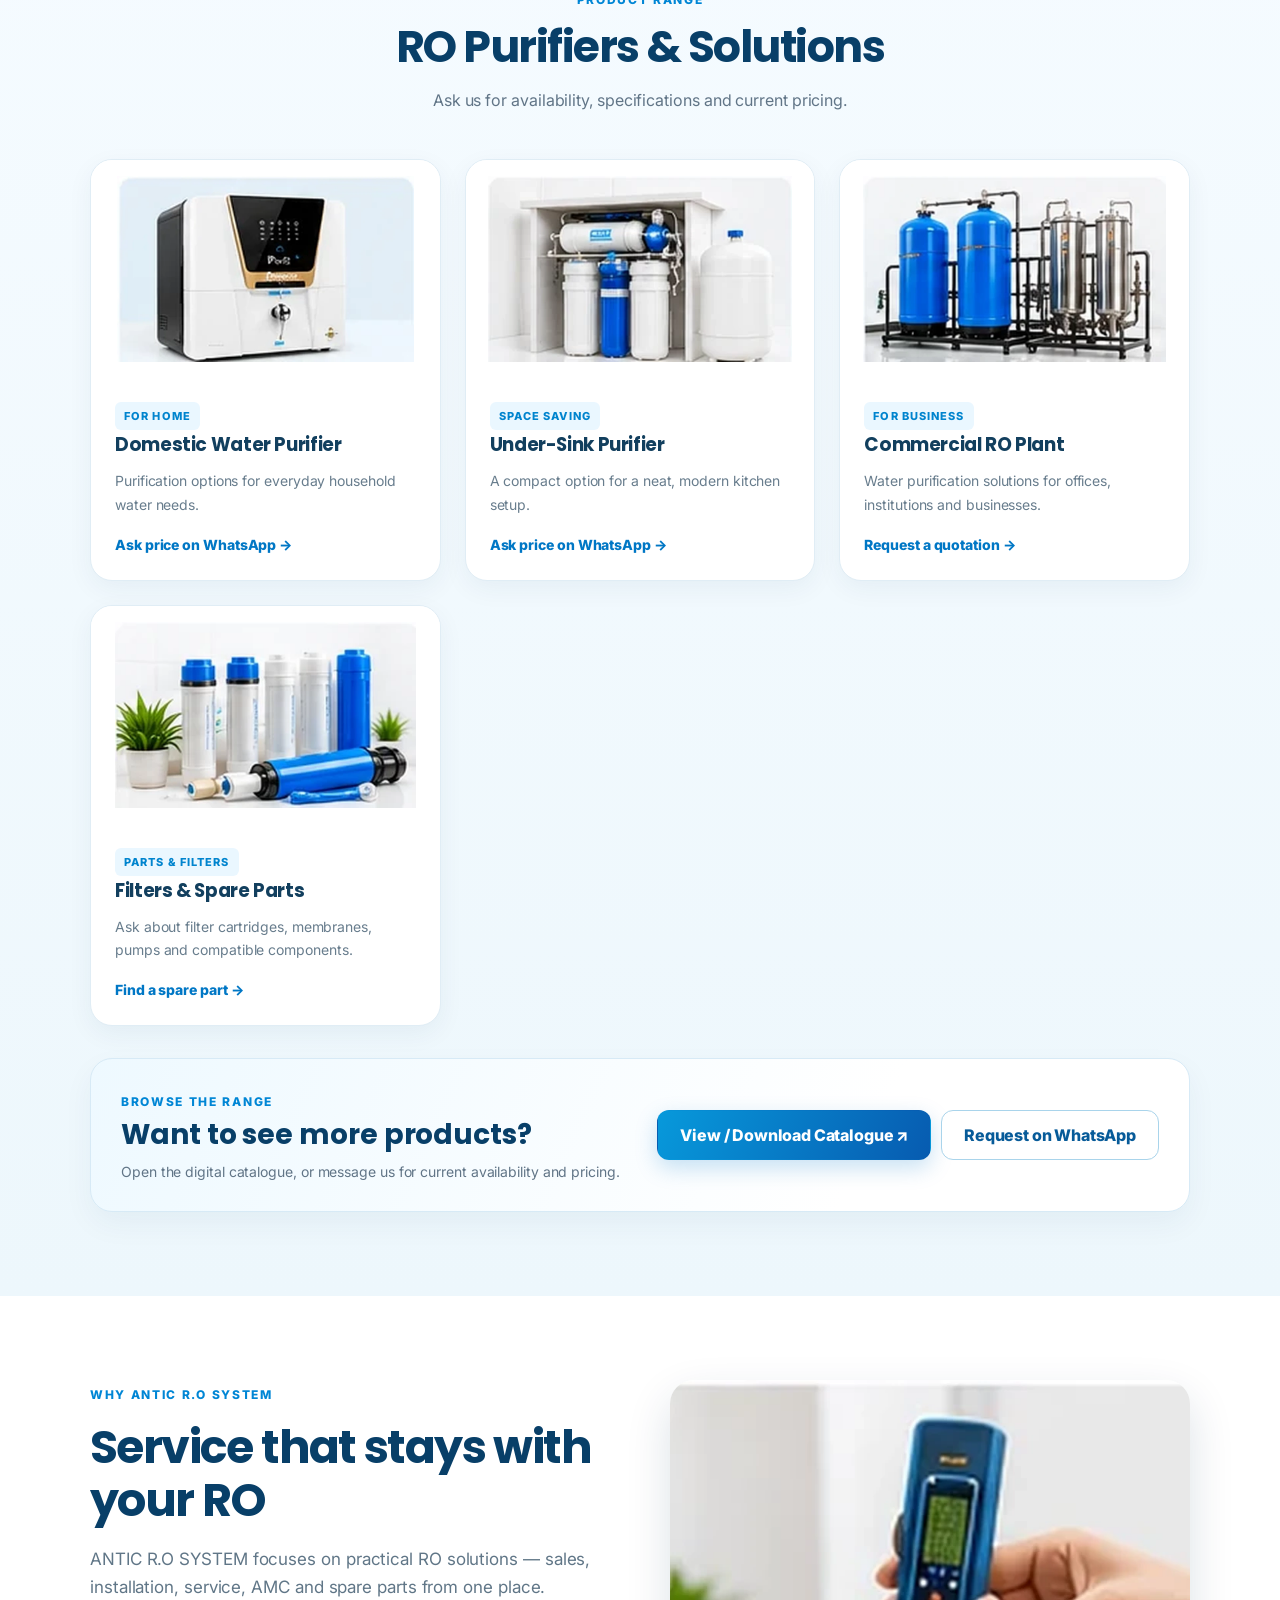
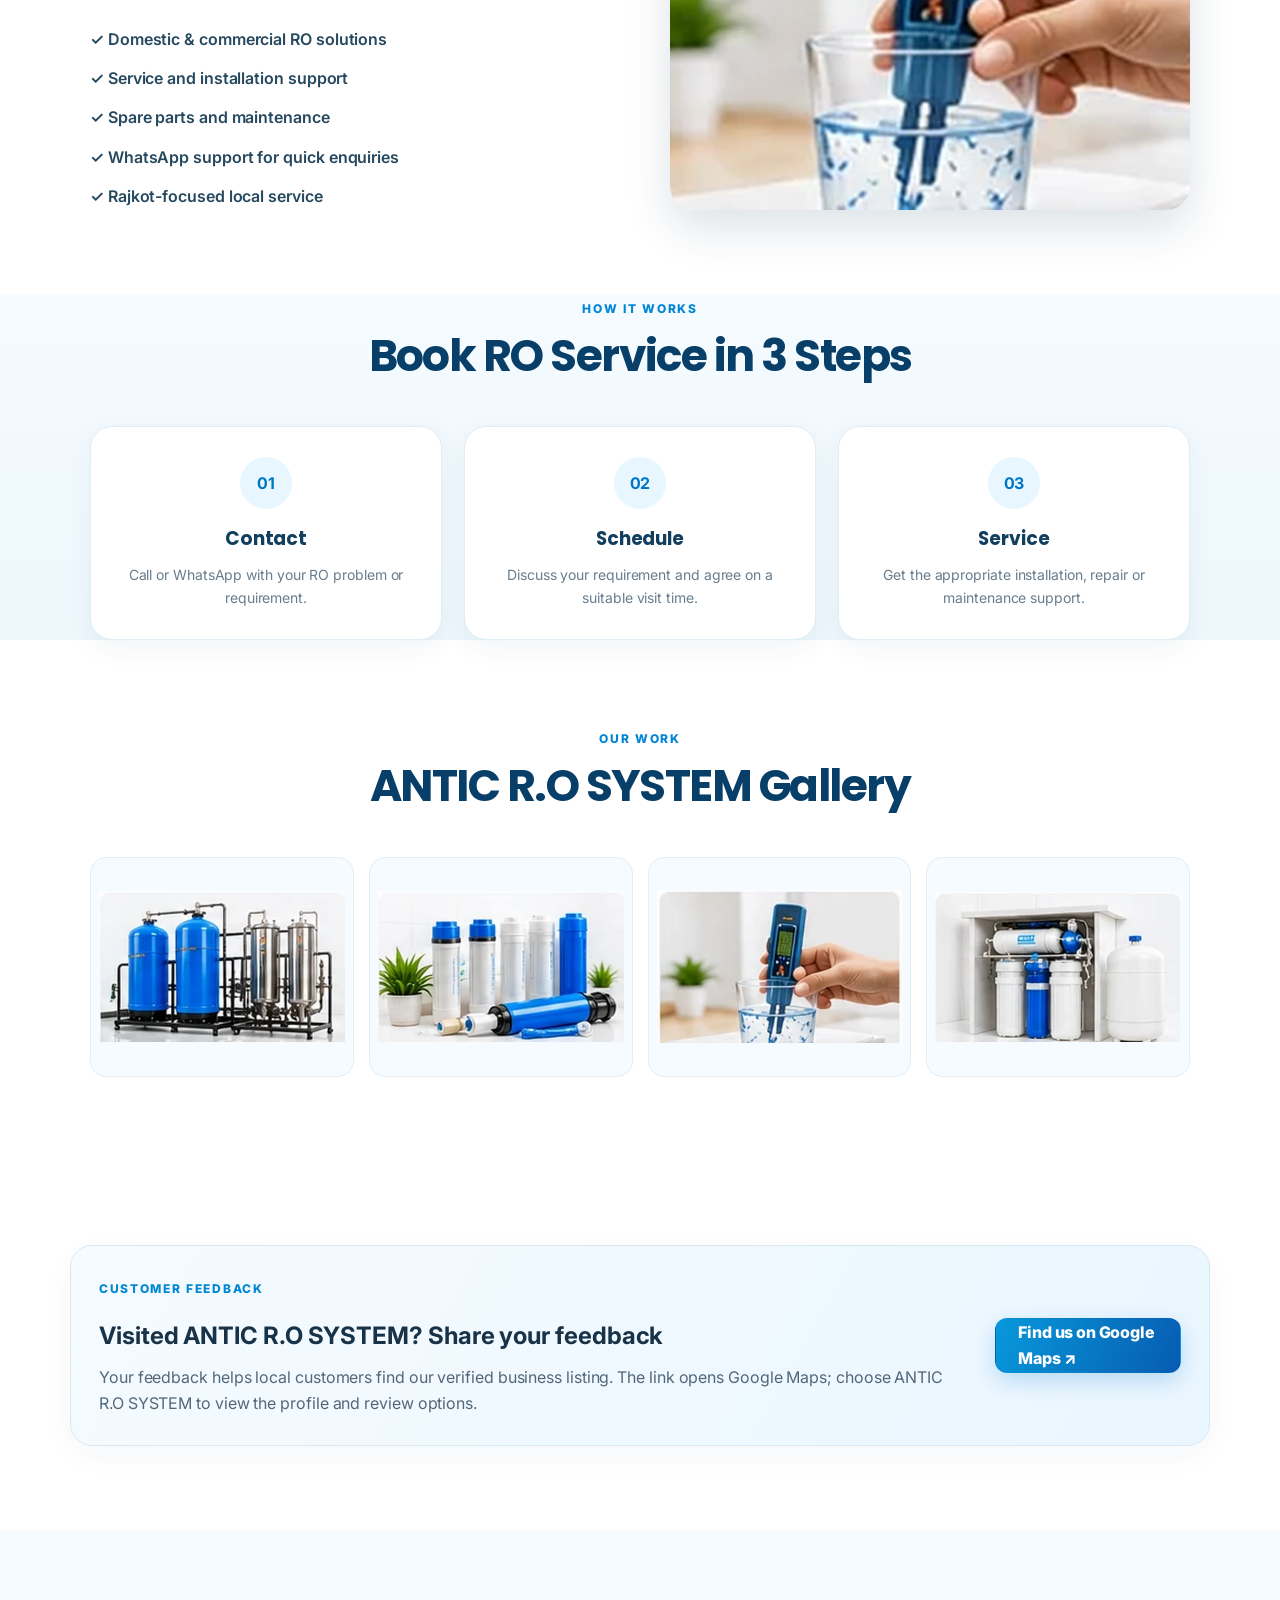
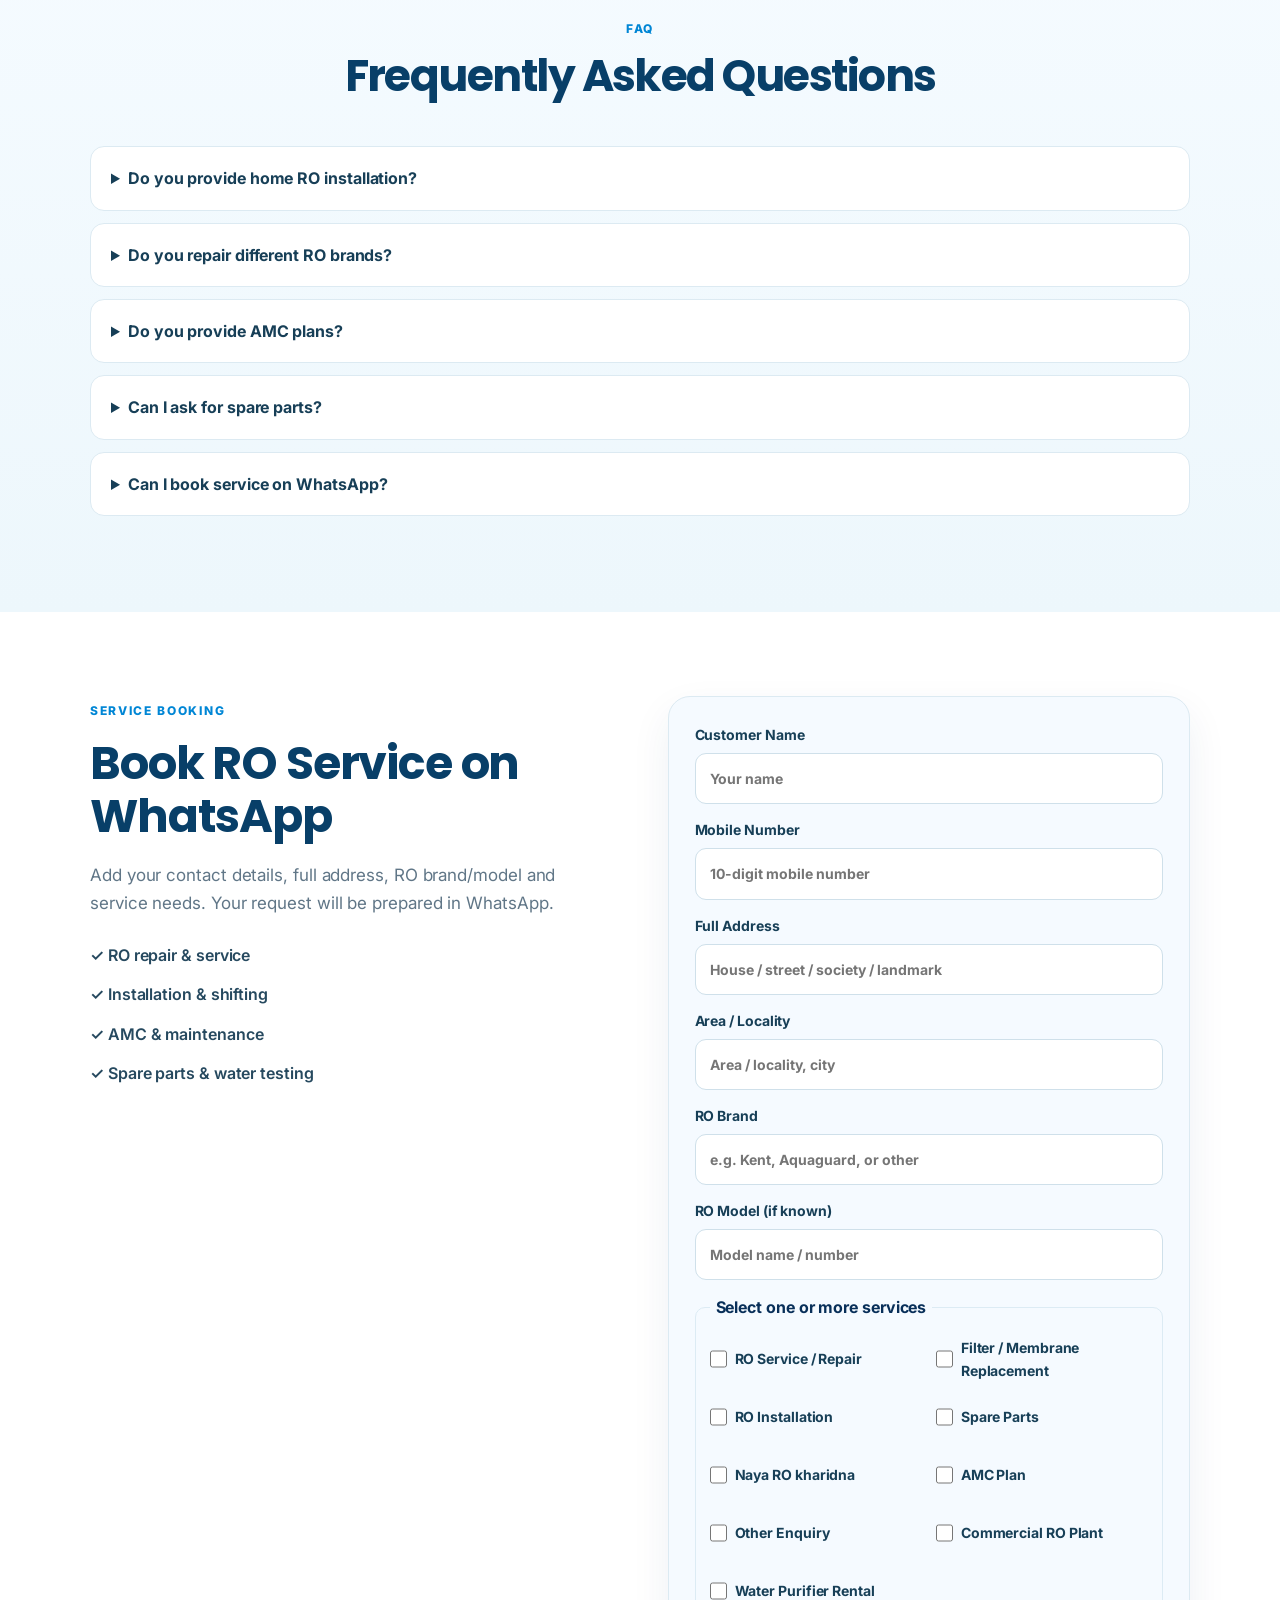
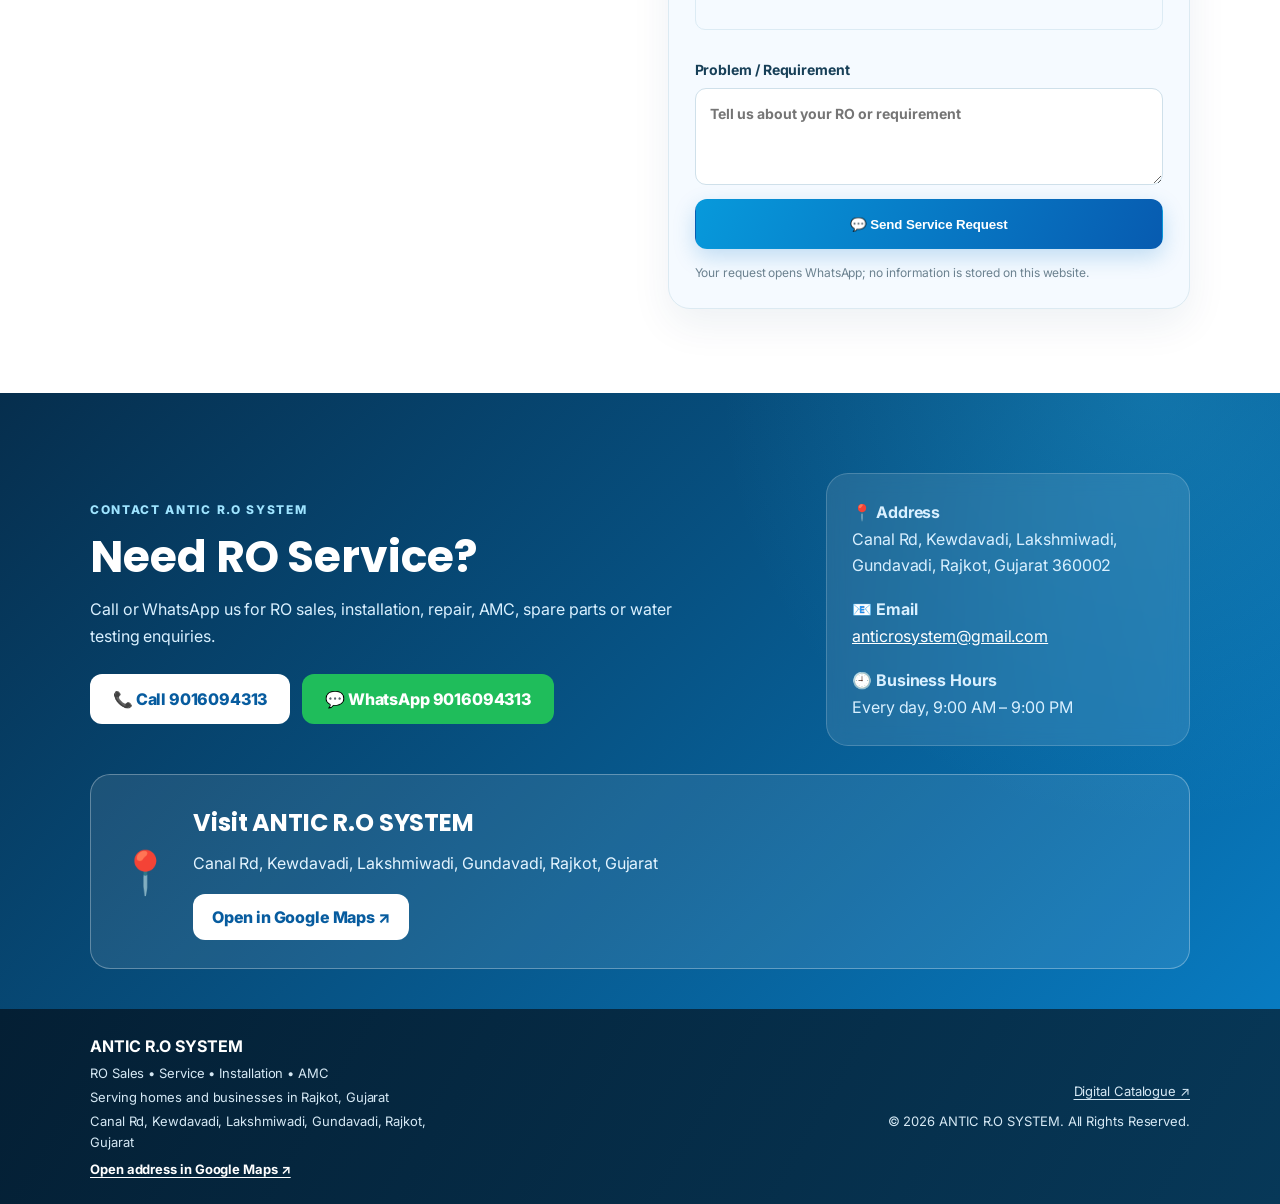
==== commit dc15cf4c: "Add files via upload" ====
--- a/index.html
+++ b/index.html
@@ -13,6 +13,7 @@
 <meta property="og:type" content="website">
 <meta property="og:title" content="ANTIC R.O SYSTEM | RO Service in Rajkot">
 <meta property="og:description" content="RO sales, installation, repair, AMC, spare parts and water testing in Rajkot.">
+<meta property="og:url" content="">
 <meta property="og:image" content="domestic-ro.webp">
 <meta name="twitter:card" content="summary_large_image">
 <meta name="twitter:title" content="ANTIC R.O SYSTEM | RO Service in Rajkot">
@@ -36,7 +37,7 @@
   "address":{"@type":"PostalAddress","streetAddress":"Canal Rd, Kewdavadi, Lakshmiwadi, Gundavadi","addressLocality":"Rajkot","addressRegion":"Gujarat","postalCode":"360002","addressCountry":"IN"},
   "openingHours":"Mo-Su 09:00-21:00",
   "areaServed":{"@type":"City","name":"Rajkot"},
-  "sameAs":[]
+  "sameAs":["https://wa.me/919016094313"]
 }
 </script>
 <link rel="preload" as="image" href="domestic-ro.webp">
@@ -49,7 +50,6 @@
   <div class="container nav-wrap">
     <a class="brand" href="#home" aria-label="ANTIC R.O SYSTEM home">
       <img src="antic-logo.svg" alt="ANTIC R.O SYSTEM logo">
-      <span>ANTIC R.O SYSTEM</span>
     </a>
     <button class="menu-toggle" aria-label="Open menu" aria-controls="primary-navigation" aria-expanded="false">☰</button>
     <nav id="primary-navigation" class="nav-menu" aria-label="Primary navigation">
@@ -68,11 +68,11 @@
 
 <main id="main-content">
 <section id="home" class="hero hero-slider-section" aria-label="ANTIC R.O SYSTEM banner carousel">
-  <div class="antic-carousel" aria-roledescription="carousel" aria-label="ANTIC R.O SYSTEM promotional banners">
-    <div class="antic-slides">
-      <img class="antic-slide is-active" src="domestic-ro.webp" alt="Domestic water purifier for home use" fetchpriority="high" decoding="async">
-      <img class="antic-slide" src="aqua-2090.webp" alt="Water purifier model" loading="lazy" decoding="async">
-      <img class="antic-slide" src="commercial-plant.webp" alt="Commercial water purification plant" loading="lazy" decoding="async">
+  <div class="purixa-carousel" aria-roledescription="carousel" aria-label="ANTIC R.O SYSTEM promotional banners">
+    <div class="purixa-slides">
+      <img class="purixa-slide is-active" src="domestic-ro.webp" alt="ANTIC R.O SYSTEM — water splash and brand identity" fetchpriority="high" decoding="async">
+      <img class="purixa-slide" src="aqua-2090.webp" alt="ANTIC R.O SYSTEM — RO water purifier products with water splash" loading="lazy" decoding="async">
+      <img class="purixa-slide" src="commercial-ro.webp" alt="ANTIC R.O SYSTEM — clean water and logo" loading="lazy" decoding="async">
     </div>
     <button class="carousel-arrow carousel-prev" type="button" aria-label="Previous banner">&#10094;</button>
     <button class="carousel-arrow carousel-next" type="button" aria-label="Next banner">&#10095;</button>
@@ -80,15 +80,6 @@
       <button class="carousel-dot is-active" type="button" aria-label="Show banner 1" aria-current="true"></button>
       <button class="carousel-dot" type="button" aria-label="Show banner 2"></button>
       <button class="carousel-dot" type="button" aria-label="Show banner 3"></button>
-    </div>
-  </div>
-  <div class="hero-intro">
-    <span>RO SALES · SERVICE · INSTALLATION</span>
-    <h1>Pure Water. <em>Reliable Service.</em></h1>
-    <p>Domestic and commercial water purification solutions in Rajkot.</p>
-    <div class="hero-intro-actions">
-      <a href="tel:+919016094313">Call 9016094313</a>
-      <a href="https://wa.me/919016094313?text=Hello%20ANTIC%20R.O%20SYSTEM%2C%20I%20need%20RO%20service." target="_blank" rel="noopener noreferrer">WhatsApp Us</a>
     </div>
   </div>
 </section>
@@ -137,7 +128,7 @@
     </div>
     <div class="catalog-cta">
       <div><span class="section-kicker">BROWSE THE RANGE</span><h3>Want to see more products?</h3><p>Open the digital catalogue, or message us for current availability and pricing.</p></div>
-      <div class="catalog-actions"><a class="btn btn-primary" href="catalogue.html" target="_blank" rel="noopener noreferrer">View Product Catalogue ↗</a><a class="btn btn-outline" href="https://wa.me/919016094313?text=Hello%20ANTIC%20R.O%20SYSTEM%2C%20please%20send%20me%20your%20latest%20product%20catalogue." target="_blank" rel="noopener noreferrer">Request on WhatsApp</a></div>
+      <div class="catalog-actions"><a class="btn btn-primary" href="catalogue.html" target="_blank" rel="noopener noreferrer">View / Download Catalogue ↗</a><a class="btn btn-outline" href="https://wa.me/919016094313?text=Hello%20ANTIC%20R.O%20SYSTEM%2C%20please%20send%20me%20your%20latest%20product%20catalogue." target="_blank" rel="noopener noreferrer">Request on WhatsApp</a></div>
     </div>
   </div>
 </section>
@@ -156,7 +147,7 @@
         <div>✓ Rajkot-focused local service</div>
       </div>
     </div>
-    <div class="feature-image"><img src="technician-new.webp" alt="RO technician servicing a purifier" loading="lazy"></div>
+    <div class="feature-image"><img src="water-testing.webp" alt="Water quality testing for purification requirements" loading="lazy"></div>
   </div>
 </section>
 
@@ -175,7 +166,7 @@
   <div class="container">
     <div class="section-heading"><span class="section-kicker">OUR WORK</span><h2>ANTIC R.O SYSTEM Gallery</h2></div>
     <div class="gallery-grid">
-      <img src="technician-new.webp" alt="RO service and installation" loading="lazy">
+      <img src="commercial-plant.webp" alt="Commercial RO water purification plant" loading="lazy">
       <img src="ro-spares.webp" alt="RO filters and spare parts" loading="lazy">
       <img src="water-testing.webp" alt="Water quality testing" loading="lazy">
       <img src="undersink-ro.webp" alt="Under-sink RO purifier" loading="lazy">
@@ -207,7 +198,7 @@
     <div>
       <span class="section-kicker">SERVICE BOOKING</span>
       <h2>Book RO Service on WhatsApp</h2>
-      <p class="lead">Fill in your basic details and the website will prepare a WhatsApp service request for ANTIC R.O SYSTEM.</p>
+      <p class="lead">Add your contact details, full address, RO brand/model and service needs. Your request will be prepared in WhatsApp.</p>
       <div class="check-list">
         <div>✓ RO repair & service</div>
         <div>✓ Installation & shifting</div>
@@ -218,7 +209,10 @@
     <form id="serviceForm" class="service-form">
       <label>Customer Name<input id="customerName" name="customerName" type="text" autocomplete="name" required placeholder="Your name"></label>
       <label>Mobile Number<input id="customerMobile" name="customerMobile" type="tel" inputmode="numeric" autocomplete="tel" pattern="[0-9]{10}" required placeholder="10-digit mobile number"></label>
-      <label>Area / Locality<input id="customerArea" name="customerArea" type="text" autocomplete="address-level2" required placeholder="Your area in Rajkot"></label>
+      <label>Full Address<input id="customerAddress" name="customerAddress" type="text" autocomplete="street-address" required placeholder="House / street / society / landmark"></label>
+      <label>Area / Locality<input id="customerArea" name="customerArea" type="text" autocomplete="address-level2" required placeholder="Area / locality, city"></label>
+      <label>RO Brand<input id="roBrand" name="roBrand" type="text" placeholder="e.g. Kent, Aquaguard, or other"></label>
+      <label>RO Model (if known)<input id="roModel" name="roModel" type="text" placeholder="Model name / number"></label>
       <fieldset class="service-options"><legend>Select one or more services</legend>
         <label><input type="checkbox" name="serviceType" value="RO Service / Repair"> RO Service / Repair</label>
         <label><input type="checkbox" name="serviceType" value="Filter / Membrane Replacement"> Filter / Membrane Replacement</label>
@@ -266,7 +260,7 @@
 <footer>
   <div class="container footer-wrap">
     <div><strong>ANTIC R.O SYSTEM</strong><span>RO Sales • Service • Installation • AMC</span><span>Serving homes and businesses in Rajkot, Gujarat</span><span class="footer-address">Canal Rd, Kewdavadi, Lakshmiwadi, Gundavadi, Rajkot, Gujarat</span><a class="footer-map-link" href="https://www.google.com/maps/search/?api=1&amp;query=Canal+Rd%2C+Kewdavadi%2C+Lakshmiwadi%2C+Gundavadi%2C+Rajkot%2C+Gujarat+360002" target="_blank" rel="noopener noreferrer">Open address in Google Maps ↗</a></div>
-    <div class="footer-social"><a href="catalogue.html">Digital Product Catalogue ↗</a><a href="https://wa.me/919016094313" target="_blank" rel="noopener noreferrer">Chat with us on WhatsApp ↗</a><span>© 2026 ANTIC R.O SYSTEM. All Rights Reserved.</span></div>
+    <div class="footer-social"><a href="catalogue.html">Digital Catalogue ↗</a><span>© 2026 ANTIC R.O SYSTEM. All Rights Reserved.</span></div>
   </div>
 </footer>
 
--- a/style.css
+++ b/style.css
@@ -330,7 +330,7 @@
 
 
 /* Professional upgrade: accessibility, refined polish, and mobile conversion */
-:root{scroll-padding-top:88px;--antic-navy:#082f59;--antic-blue:#087bc1;--antic-pale:#f2f9fd;--antic-line:#dcebf4;}
+:root{scroll-padding-top:88px;--purixa-navy:#082f59;--purixa-blue:#087bc1;--purixa-pale:#f2f9fd;--purixa-line:#dcebf4;}
 body{color:#183247;-webkit-font-smoothing:antialiased;text-rendering:optimizeLegibility;}
 ::selection{background:#c9edff;color:#073b60;}
 .skip-link{position:fixed;top:10px;left:10px;z-index:2000;padding:10px 14px;border-radius:10px;background:#fff;color:#073b60;font-weight:800;box-shadow:0 4px 20px rgba(0,0,0,.18);transform:translateY(-160%);}
@@ -339,11 +339,11 @@
 .site-header{border-bottom:1px solid rgba(8,63,104,.07);}
 .brand{letter-spacing:-.025em;}
 .nav-menu a{padding:9px 0;}
-.nav-menu a:hover,.nav-menu a:focus-visible{color:var(--antic-blue);}
+.nav-menu a:hover,.nav-menu a:focus-visible{color:var(--purixa-blue);}
 .section{scroll-margin-top:88px;}
 .section-heading h2,.split h2,.booking-grid h2{letter-spacing:-.035em;}
 .section-heading p{font-size:16px;line-height:1.75;}
-.service-card,.product-card,.steps>div{border-color:var(--antic-line);box-shadow:0 8px 26px rgba(4,61,93,.055);}
+.service-card,.product-card,.steps>div{border-color:var(--purixa-line);box-shadow:0 8px 26px rgba(4,61,93,.055);}
 .service-card{display:flex;flex-direction:column;align-items:flex-start;}
 .service-card p{line-height:1.7;}
 .service-card>a{margin-top:auto;padding-top:16px;}
@@ -370,7 +370,7 @@
 .floating-whatsapp:hover{transform:translateY(-3px);box-shadow:0 12px 28px rgba(0,0,0,.22);}
 @media(max-width:720px){
   :root{scroll-padding-top:76px;}
-  .nav-menu{border:1px solid var(--antic-line);}
+  .nav-menu{border:1px solid var(--purixa-line);}
   .hero-refresh{padding-top:84px;}
   .hero-refresh-visual>img{height:220px;}
   .section{padding:58px 0;}
@@ -440,7 +440,7 @@
 }
 
 
-/* antic premium business + catalogue upgrade — October 2026 */
+/* Purixa premium business + catalogue upgrade — October 2026 */
 :root{scroll-padding-top:88px}
 .site-header{border-bottom:1px solid rgba(7,92,159,.08)}
 .nav-menu a{white-space:nowrap}
@@ -569,9 +569,9 @@
 
 /* V17: three-banner automatic carousel, responsive on desktop and mobile */
 .hero-slider-section{display:block;position:relative;min-height:0;height:clamp(300px,34vw,540px);padding:0;overflow:hidden;background:#eaf7ff}
-.antic-carousel,.antic-slides{position:relative;width:100%;height:100%;min-height:0}
-.antic-slide{position:absolute;inset:0;display:block;width:100%;height:100%;object-fit:cover;object-position:center;opacity:0;visibility:hidden;transition:opacity .7s ease;}
-.antic-slide.is-active{opacity:1;visibility:visible;z-index:1}
+.purixa-carousel,.purixa-slides{position:relative;width:100%;height:100%;min-height:0}
+.purixa-slide{position:absolute;inset:0;display:block;width:100%;height:100%;object-fit:cover;object-position:center;opacity:0;visibility:hidden;transition:opacity .7s ease;}
+.purixa-slide.is-active{opacity:1;visibility:visible;z-index:1}
 .carousel-arrow{position:absolute;z-index:3;top:50%;transform:translateY(-50%);width:44px;height:44px;border:1px solid rgba(255,255,255,.8);border-radius:50%;background:rgba(3,45,78,.62);color:#fff;font-size:22px;display:grid;place-items:center;cursor:pointer;box-shadow:0 3px 12px rgba(0,0,0,.16)}
 .carousel-prev{left:18px}.carousel-next{right:18px}
 .carousel-arrow:hover{background:rgba(0,100,170,.92)}
@@ -580,16 +580,16 @@
 .carousel-dot.is-active{background:#fff;transform:scale(1.18)}
 @media(max-width:720px){
  .hero-slider-section{height:clamp(250px,68vw,360px);min-height:250px}
- .antic-slide{object-fit:cover;object-position:center center}
+ .purixa-slide{object-fit:cover;object-position:center center}
  .carousel-arrow{width:36px;height:36px;font-size:18px}.carousel-prev{left:9px}.carousel-next{right:9px}
  .carousel-dots{bottom:9px;gap:8px;padding:7px 10px}
 }
-@media(prefers-reduced-motion:reduce){.antic-slide{transition:none}}
+@media(prefers-reduced-motion:reduce){.purixa-slide{transition:none}}
 
 
 /* V18 correction: definitive responsive styling for the requested three-slide carousel. */
-.hero-slider-section.antic-hero,
-.hero-slider-section:has(.antic-carousel) {
+.hero-slider-section.purixa-hero,
+.hero-slider-section:has(.purixa-carousel) {
   display:block !important;
   position:relative !important;
   width:100% !important;
@@ -599,49 +599,49 @@
   overflow:hidden !important;
   background:#eaf6fc !important;
 }
-.antic-carousel { position:relative !important; width:100% !important; height:100% !important; overflow:hidden !important; }
-.antic-slides { position:relative !important; width:100% !important; height:100% !important; }
-.antic-carousel .antic-slide {
+.purixa-carousel { position:relative !important; width:100% !important; height:100% !important; overflow:hidden !important; }
+.purixa-slides { position:relative !important; width:100% !important; height:100% !important; }
+.purixa-carousel .purixa-slide {
   position:absolute !important; inset:0 !important; display:block !important;
   width:100% !important; height:100% !important; max-width:none !important;
   object-fit:cover !important; object-position:center center !important;
   opacity:0 !important; visibility:hidden !important; z-index:0 !important;
   transition:opacity .65s ease !important;
 }
-.antic-carousel .antic-slide.is-active { opacity:1 !important; visibility:visible !important; z-index:1 !important; }
-.antic-carousel .carousel-arrow { position:absolute; z-index:3; top:50%; transform:translateY(-50%); }
-.antic-carousel .carousel-prev { left:16px; }
-.antic-carousel .carousel-next { right:16px; }
-.antic-carousel .carousel-dots { position:absolute; z-index:3; left:50%; bottom:14px; transform:translateX(-50%); display:flex; gap:9px; }
+.purixa-carousel .purixa-slide.is-active { opacity:1 !important; visibility:visible !important; z-index:1 !important; }
+.purixa-carousel .carousel-arrow { position:absolute; z-index:3; top:50%; transform:translateY(-50%); }
+.purixa-carousel .carousel-prev { left:16px; }
+.purixa-carousel .carousel-next { right:16px; }
+.purixa-carousel .carousel-dots { position:absolute; z-index:3; left:50%; bottom:14px; transform:translateX(-50%); display:flex; gap:9px; }
 @media(max-width:720px) {
-  .hero-slider-section.antic-hero,
-  .hero-slider-section:has(.antic-carousel) { height:clamp(230px, 58vw, 340px) !important; }
-  .antic-carousel .antic-slide { object-fit:cover !important; object-position:center center !important; }
-  .antic-carousel .carousel-prev { left:8px; }
-  .antic-carousel .carousel-next { right:8px; }
-}
-@media(prefers-reduced-motion:reduce) { .antic-carousel .antic-slide { transition:none !important; } }
-
-/* antic A+B premium brand refresh: luxury details + modern water-blue system */
-:root{--antic-navy:#062c48;--antic-blue:#087bc1;--antic-cyan:#38c5f4;--antic-ice:#f1f9fe;--antic-line:#dcecf5;--antic-shadow:0 16px 42px rgba(5,57,91,.09)}
+  .hero-slider-section.purixa-hero,
+  .hero-slider-section:has(.purixa-carousel) { height:clamp(230px, 58vw, 340px) !important; }
+  .purixa-carousel .purixa-slide { object-fit:cover !important; object-position:center center !important; }
+  .purixa-carousel .carousel-prev { left:8px; }
+  .purixa-carousel .carousel-next { right:8px; }
+}
+@media(prefers-reduced-motion:reduce) { .purixa-carousel .purixa-slide { transition:none !important; } }
+
+/* Purixa A+B premium brand refresh: luxury details + modern water-blue system */
+:root{--purixa-navy:#062c48;--purixa-blue:#087bc1;--purixa-cyan:#38c5f4;--purixa-ice:#f1f9fe;--purixa-line:#dcecf5;--purixa-shadow:0 16px 42px rgba(5,57,91,.09)}
 html{scroll-padding-top:88px}
 body{color:#183348;letter-spacing:-.005em}
 .site-header{background:rgba(255,255,255,.94);border-bottom:1px solid rgba(210,232,244,.8);box-shadow:0 6px 26px rgba(3,47,77,.07)}
 .nav-wrap{min-height:76px}
-.brand{letter-spacing:-.025em;color:var(--antic-navy)}
+.brand{letter-spacing:-.025em;color:var(--purixa-navy)}
 .brand img{object-fit:contain}
 .nav-menu a{padding:10px 0;position:relative}
-.nav-menu a:after{content:"";position:absolute;left:0;right:100%;bottom:3px;height:2px;border-radius:4px;background:linear-gradient(90deg,var(--antic-cyan),var(--antic-blue));transition:right .22s}
+.nav-menu a:after{content:"";position:absolute;left:0;right:100%;bottom:3px;height:2px;border-radius:4px;background:linear-gradient(90deg,var(--purixa-cyan),var(--purixa-blue));transition:right .22s}
 .nav-menu a:hover:after,.nav-menu a:focus-visible:after{right:0}
 /* Explicit carousel layout prevents banners from inheriting unrelated hero-image rules. */
 .hero.hero-slider-section{display:block;min-height:0;height:auto;padding-top:76px;overflow:hidden;background:#edf8fd}
-.antic-carousel{position:relative;width:100%;overflow:hidden;background:#eaf7fd;isolation:isolate}
-.antic-slides{position:relative;width:100%;aspect-ratio:1535/600;min-height:260px;max-height:610px;overflow:hidden}
-.antic-slide{position:absolute;inset:0;width:100%;height:100%;display:block;object-fit:contain;object-position:center center;opacity:0;visibility:hidden;transition:opacity .55s ease;background:#edf8fd}
-.antic-slide.is-active{opacity:1;visibility:visible}
+.purixa-carousel{position:relative;width:100%;overflow:hidden;background:#eaf7fd;isolation:isolate}
+.purixa-slides{position:relative;width:100%;aspect-ratio:1535/600;min-height:260px;max-height:610px;overflow:hidden}
+.purixa-slide{position:absolute;inset:0;width:100%;height:100%;display:block;object-fit:contain;object-position:center center;opacity:0;visibility:hidden;transition:opacity .55s ease;background:#edf8fd}
+.purixa-slide.is-active{opacity:1;visibility:visible}
 .carousel-arrow{position:absolute;top:50%;transform:translateY(-50%);z-index:3;width:44px;height:44px;border:1px solid rgba(255,255,255,.75);border-radius:50%;background:rgba(5,48,78,.62);color:#fff;font-size:20px;display:grid;place-items:center;cursor:pointer;backdrop-filter:blur(8px)}
 .carousel-prev{left:18px}.carousel-next{right:18px}
-.carousel-arrow:hover{background:var(--antic-blue)}
+.carousel-arrow:hover{background:var(--purixa-blue)}
 .carousel-dots{position:absolute;z-index:3;bottom:14px;left:50%;transform:translateX(-50%);display:flex;gap:8px;padding:8px 11px;border-radius:99px;background:rgba(4,39,63,.35);backdrop-filter:blur(8px)}
 .carousel-dot{width:8px;height:8px;border:0;border-radius:99px;background:rgba(255,255,255,.65);cursor:pointer;padding:0;transition:width .2s,background .2s}
 .carousel-dot.is-active{width:23px;background:#fff}
@@ -651,7 +651,7 @@
 .section-heading h2,.split h2{letter-spacing:-.035em}
 .service-card,.product-card,.steps>div{border-color:#e0edf5;border-radius:22px;box-shadow:0 8px 26px rgba(6,57,88,.055)}
 .service-card{padding:30px;background:linear-gradient(150deg,#fff,#fbfdff)}
-.icon{background:linear-gradient(145deg,#e5f7ff,#f4fbff);border:1px solid #d8effa;color:var(--antic-blue)}
+.icon{background:linear-gradient(145deg,#e5f7ff,#f4fbff);border:1px solid #d8effa;color:var(--purixa-blue)}
 .product-card img{background:linear-gradient(145deg,#f1f9fe,#fff)}
 .product-card>div{padding:24px}
 .tag{display:inline-block;padding:5px 9px;background:#eaf7ff;border-radius:6px;letter-spacing:.1em}
@@ -665,14 +665,14 @@
 @media(max-width:900px){
  .nav-menu{gap:12px}
  .hero.hero-slider-section{padding-top:68px}
- .antic-slides{aspect-ratio:4/3;min-height:0;max-height:none}
- .antic-slide{object-fit:contain}
+ .purixa-slides{aspect-ratio:4/3;min-height:0;max-height:none}
+ .purixa-slide{object-fit:contain}
 }
 @media(max-width:720px){
  .hero.hero-slider-section{padding-top:58px}
- .antic-carousel{background:#f0f9fd}
- .antic-slides{aspect-ratio:3/2;min-height:0;max-height:none}
- .antic-slide{object-fit:contain;object-position:center;background:#f0f9fd}
+ .purixa-carousel{background:#f0f9fd}
+ .purixa-slides{aspect-ratio:3/2;min-height:0;max-height:none}
+ .purixa-slide{object-fit:contain;object-position:center;background:#f0f9fd}
  .carousel-arrow{width:34px;height:34px;font-size:16px}
  .carousel-prev{left:9px}.carousel-next{right:9px}
  .carousel-dots{bottom:8px;gap:6px;padding:6px 9px}
@@ -694,26 +694,40 @@
 .section-heading h2{letter-spacing:-.035em}
 .product-card img{object-fit:contain!important;padding:16px;background:#fff}
 .gallery-grid img{object-fit:contain;background:#f5fbff;border:1px solid #e2eef6;border-radius:16px;padding:8px}
-.antic-carousel .antic-slide{object-fit:contain!important;object-position:center center!important;background:#eef8fc}
+.purixa-carousel .purixa-slide{object-fit:contain!important;object-position:center center!important;background:#eef8fc}
 @media(max-width:720px){
  .hero.hero-slider-section{padding-top:58px}
- .hero-slider-section:has(.antic-carousel){height:auto!important;min-height:0!important}
- .antic-slides{aspect-ratio:4/3!important;min-height:0!important;max-height:none!important}
- .antic-carousel .antic-slide{object-fit:contain!important;object-position:center center!important}
+ .hero-slider-section:has(.purixa-carousel){height:auto!important;min-height:0!important}
+ .purixa-slides{aspect-ratio:4/3!important;min-height:0!important;max-height:none!important}
+ .purixa-carousel .purixa-slide{object-fit:contain!important;object-position:center center!important}
  .product-card img{aspect-ratio:1/1;height:auto!important;padding:12px}
 }
 
 /* ANTIC R.O SYSTEM multi-service enquiry checkboxes */
 .service-options{border:1px solid #dcebf4;border-radius:10px;padding:14px;margin:0 0 14px;display:grid;grid-template-columns:repeat(2,minmax(0,1fr));gap:10px 14px}.service-options legend{font-weight:700;color:#082f59;padding:0 6px}.service-options label{display:flex;align-items:center;gap:8px;font-size:14px}.service-options input{width:17px;height:17px;accent-color:#087bc1;flex-shrink:0}@media(max-width:560px){.service-options{grid-template-columns:1fr}}
 
-/* ANTIC R.O SYSTEM professional hero call-to-action */
-.hero-intro{position:relative;z-index:2;padding:30px clamp(20px,6vw,88px) 34px;background:linear-gradient(120deg,#062b55,#075c9f 65%,#0788c9);color:#fff;text-align:center}
-.hero-intro>span{font-size:11px;letter-spacing:2px;font-weight:800;color:#aeeaff}
-.hero-intro h1{margin:8px 0;font-family:Poppins,Inter,sans-serif;font-size:clamp(27px,4vw,42px);line-height:1.15;color:#fff}
-.hero-intro h1 em{font-style:normal;color:#76e0ff}
-.hero-intro p{margin:0 auto 18px;max-width:620px;color:#e4f5ff;font-size:16px}
-.hero-intro-actions{display:flex;justify-content:center;flex-wrap:wrap;gap:10px}
-.hero-intro-actions a{display:inline-flex;align-items:center;justify-content:center;min-height:44px;padding:11px 20px;border-radius:9px;text-decoration:none;font-weight:800;background:#fff;color:#064477;transition:transform .2s,box-shadow .2s}
-.hero-intro-actions a:last-child{background:#18b96b;color:#fff}
-.hero-intro-actions a:hover{transform:translateY(-2px);box-shadow:0 8px 20px #001a3333}
-@media(max-width:600px){.hero-intro{padding:24px 16px 27px}.hero-intro p{font-size:14px}}
+
+/* Final desktop-header and branding fixes based on the live-site screenshots */
+.site-header .nav-wrap{gap:clamp(12px,1.5vw,22px);}
+.site-header .brand{flex:0 0 auto;min-width:0;max-width:190px;}
+.site-header .brand img{display:block;width:176px;max-width:100%;height:auto;max-height:52px;}
+.site-header .nav-menu{flex:1 1 auto;justify-content:flex-end;gap:clamp(8px,1.15vw,16px);min-width:0;}
+.site-header .nav-menu a{font-size:clamp(11px,.92vw,13px);white-space:normal;line-height:1.25;text-align:center;}
+.site-header .nav-menu a:nth-child(7){max-width:130px;}
+@media(max-width:1000px) and (min-width:721px){
+ .site-header .nav-wrap{gap:10px;}
+ .site-header .brand{max-width:145px;}
+ .site-header .brand img{width:145px;}
+ .site-header .nav-menu{gap:8px;}
+ .site-header .nav-menu a{font-size:10.5px;}
+ .site-header .nav-menu a:nth-child(7){max-width:100px;}
+}
+@media(max-width:720px){
+ .site-header .nav-wrap{gap:10px;min-height:64px;padding-left:14px;padding-right:14px;}
+ .site-header .brand{max-width:160px;}
+ .site-header .brand img{width:154px;max-height:44px;height:auto;}
+ .site-header .menu-toggle{flex:0 0 42px;}
+ .site-header .nav-menu{gap:0;}
+ .site-header .nav-menu a{font-size:14px;text-align:left;white-space:normal;}
+ .site-header .nav-menu a:nth-child(7){max-width:none;}
+}
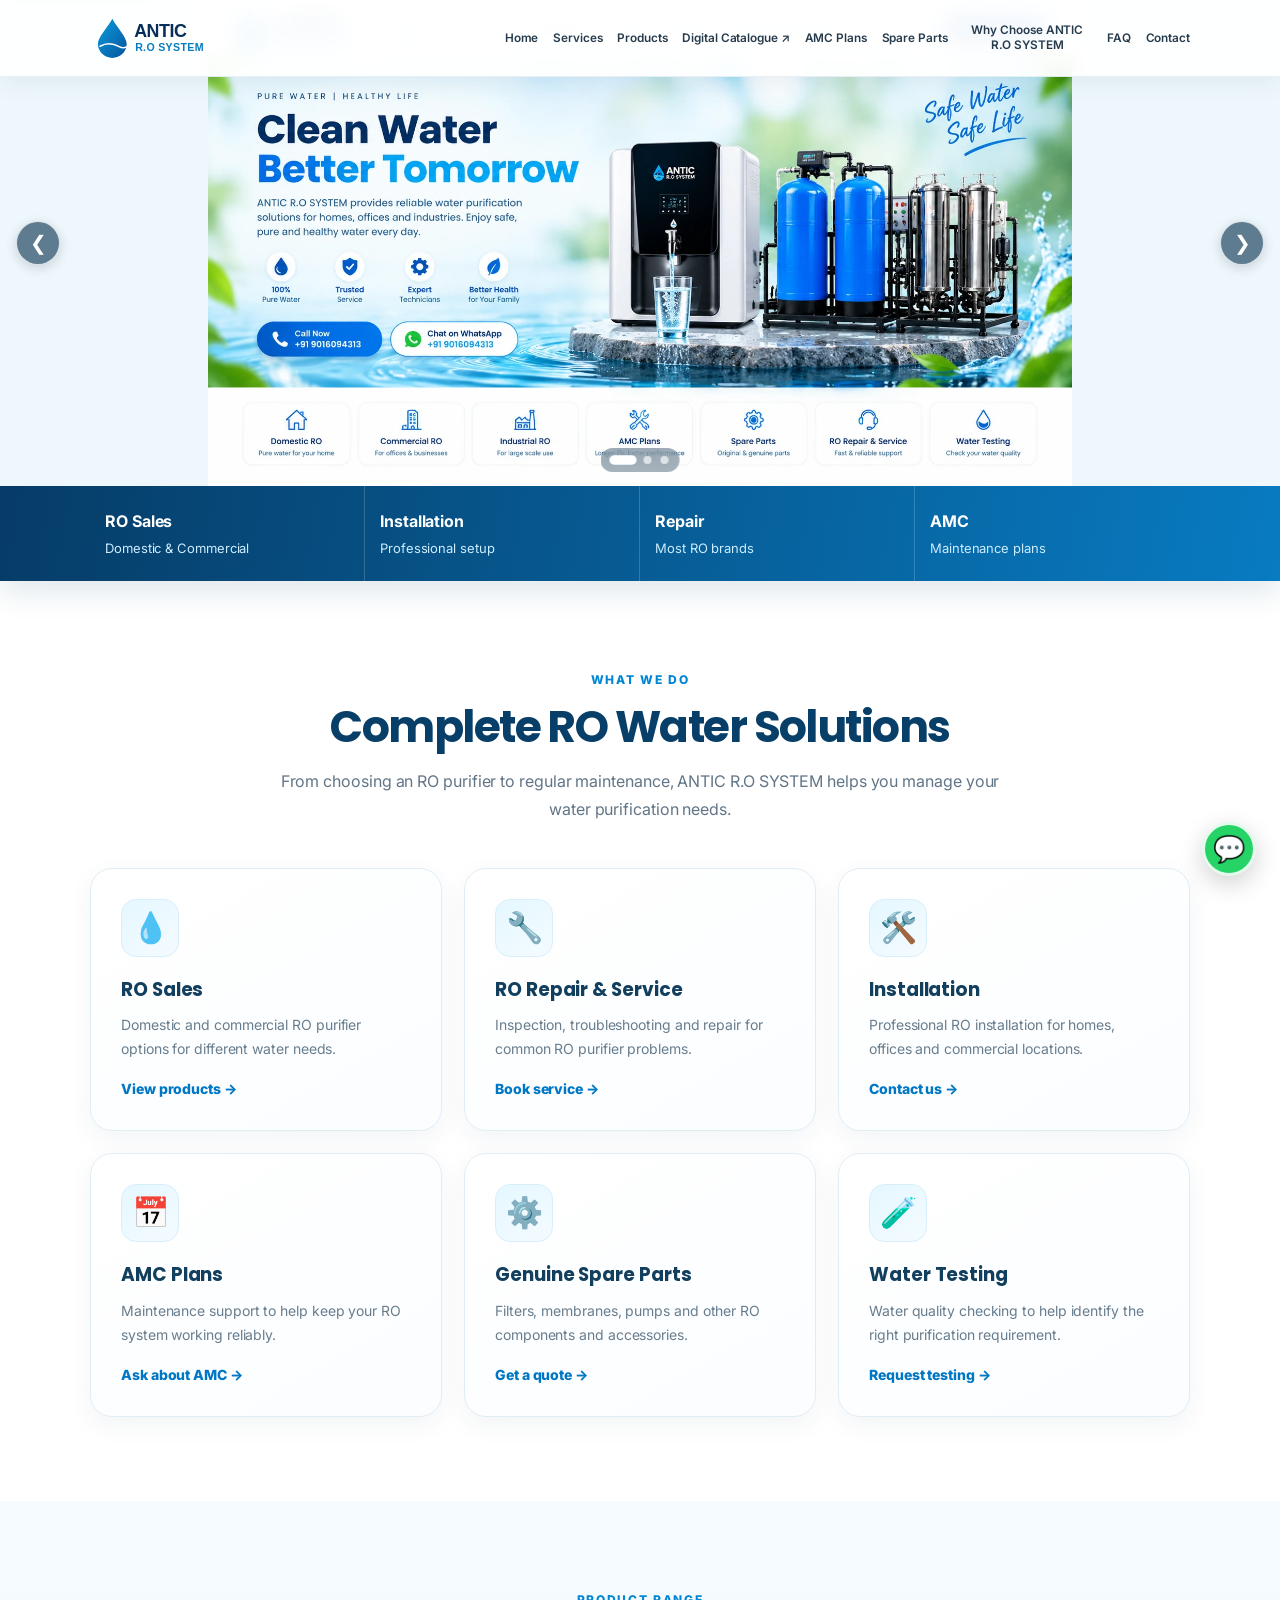
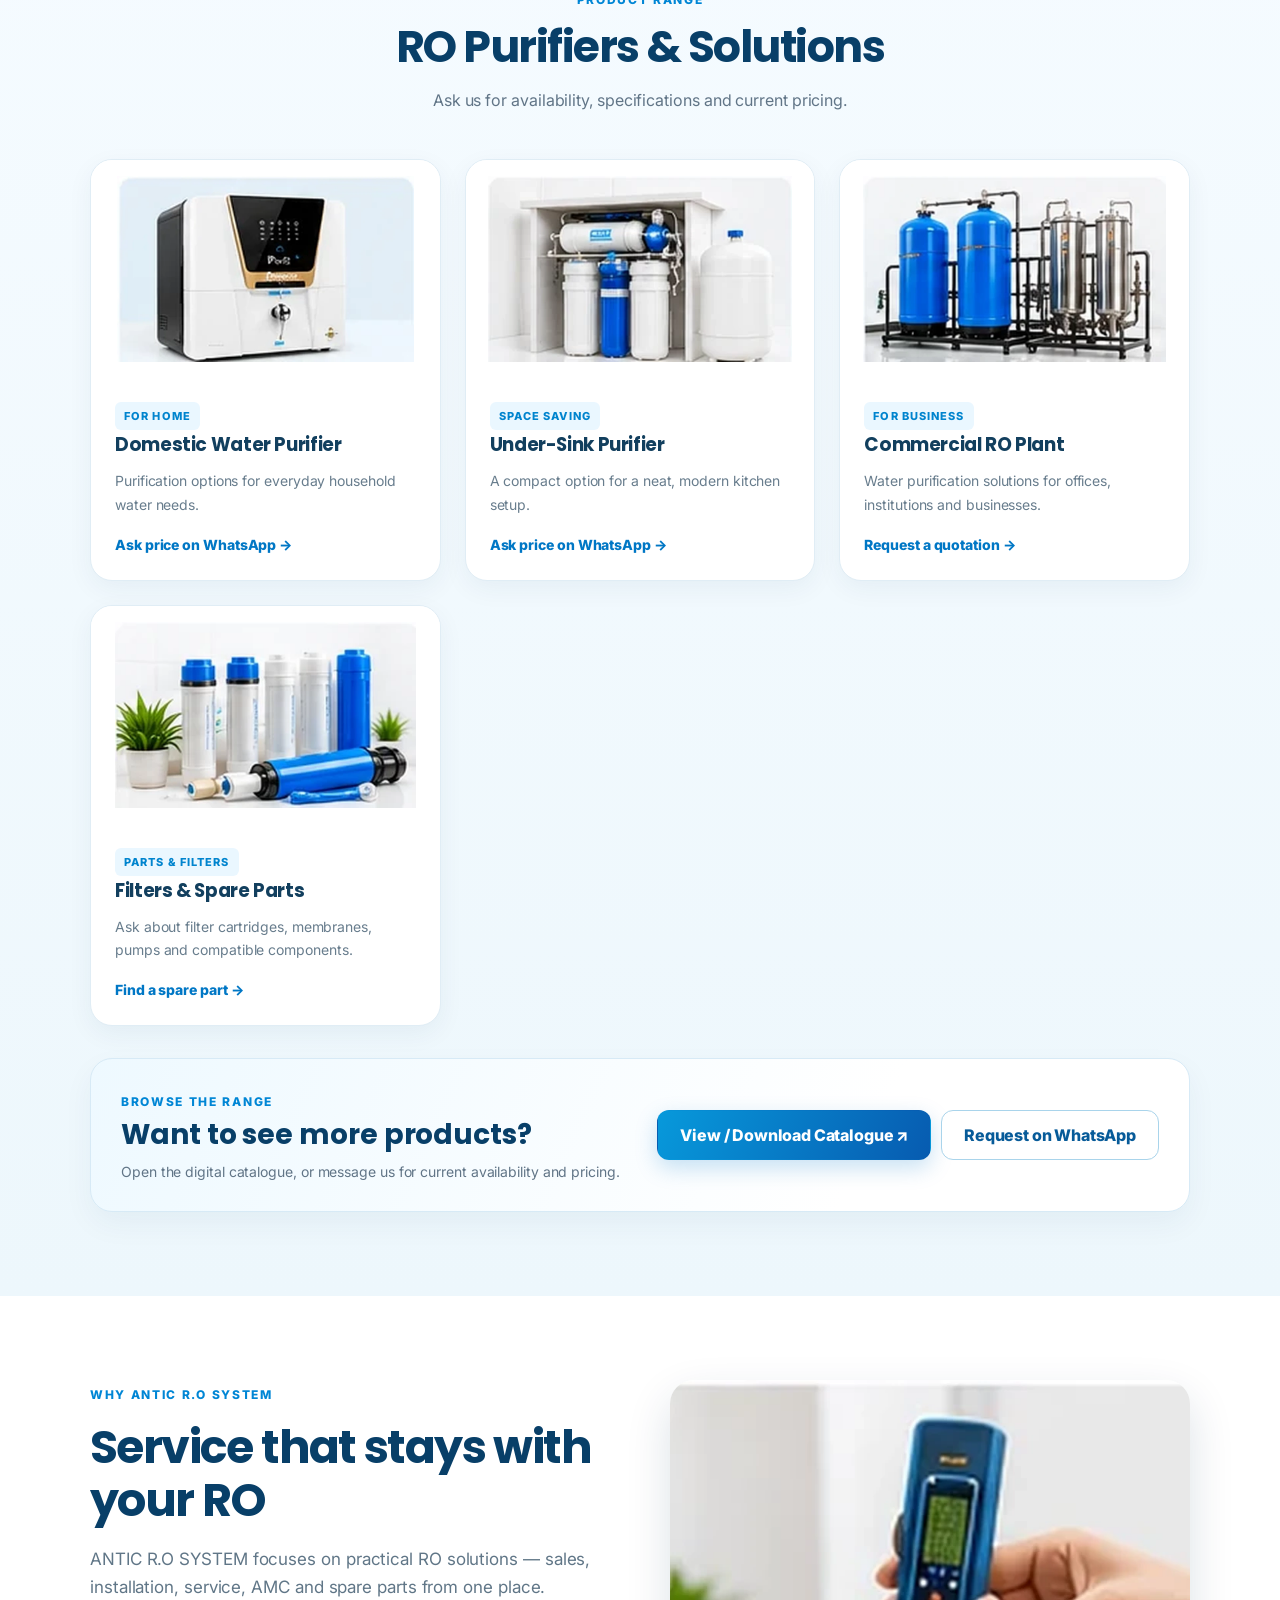
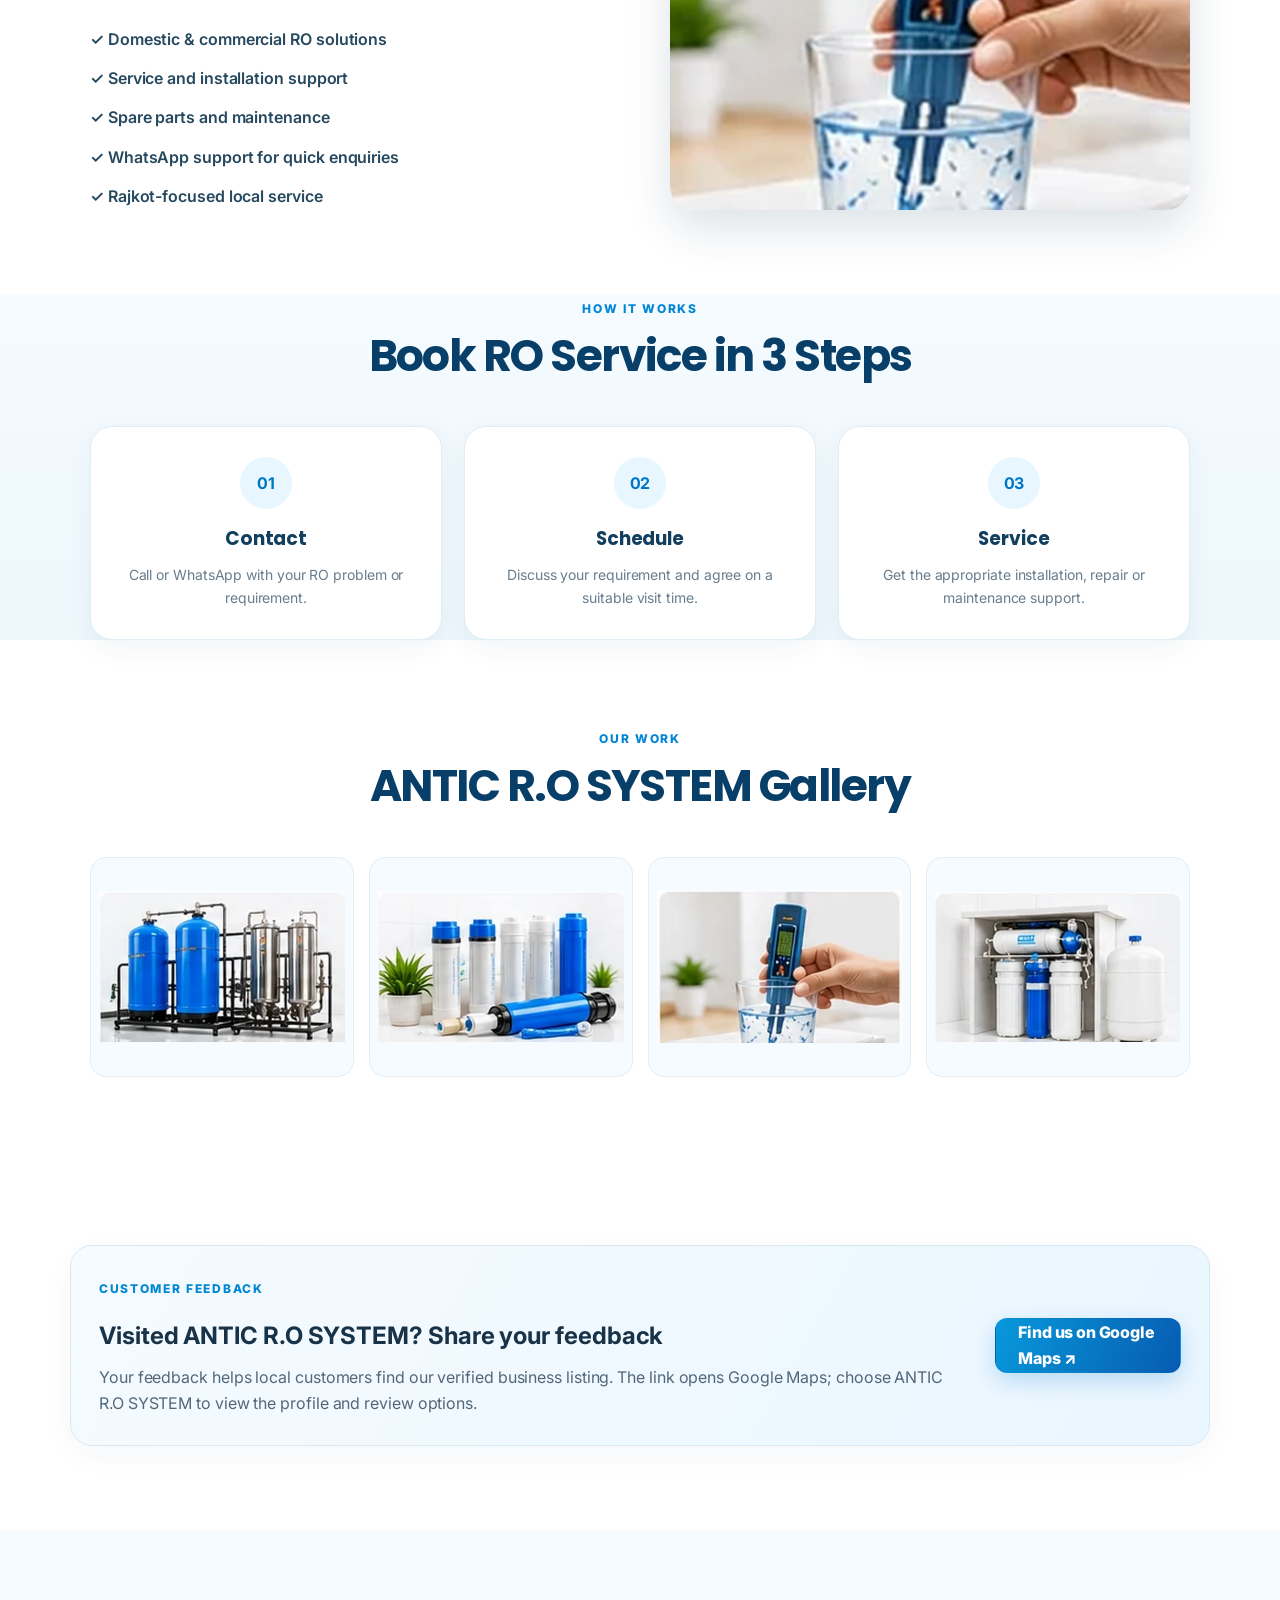
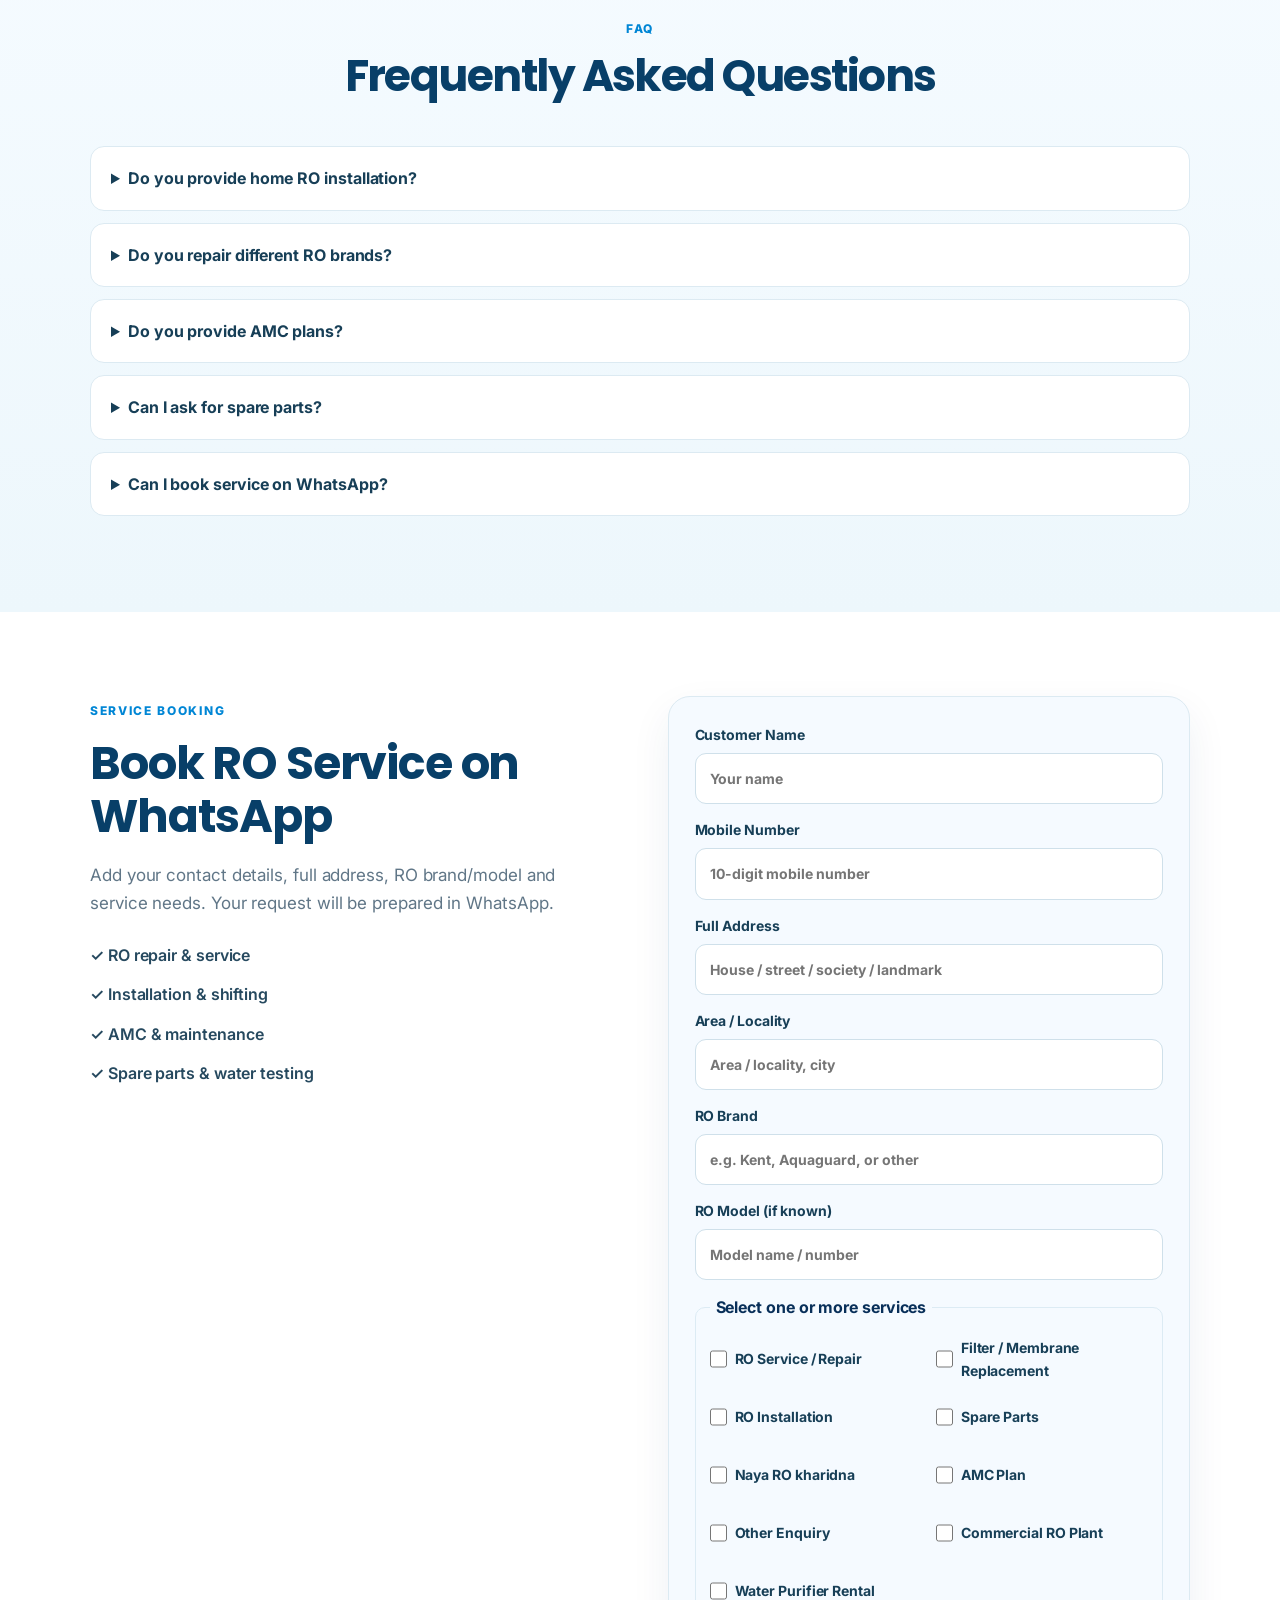
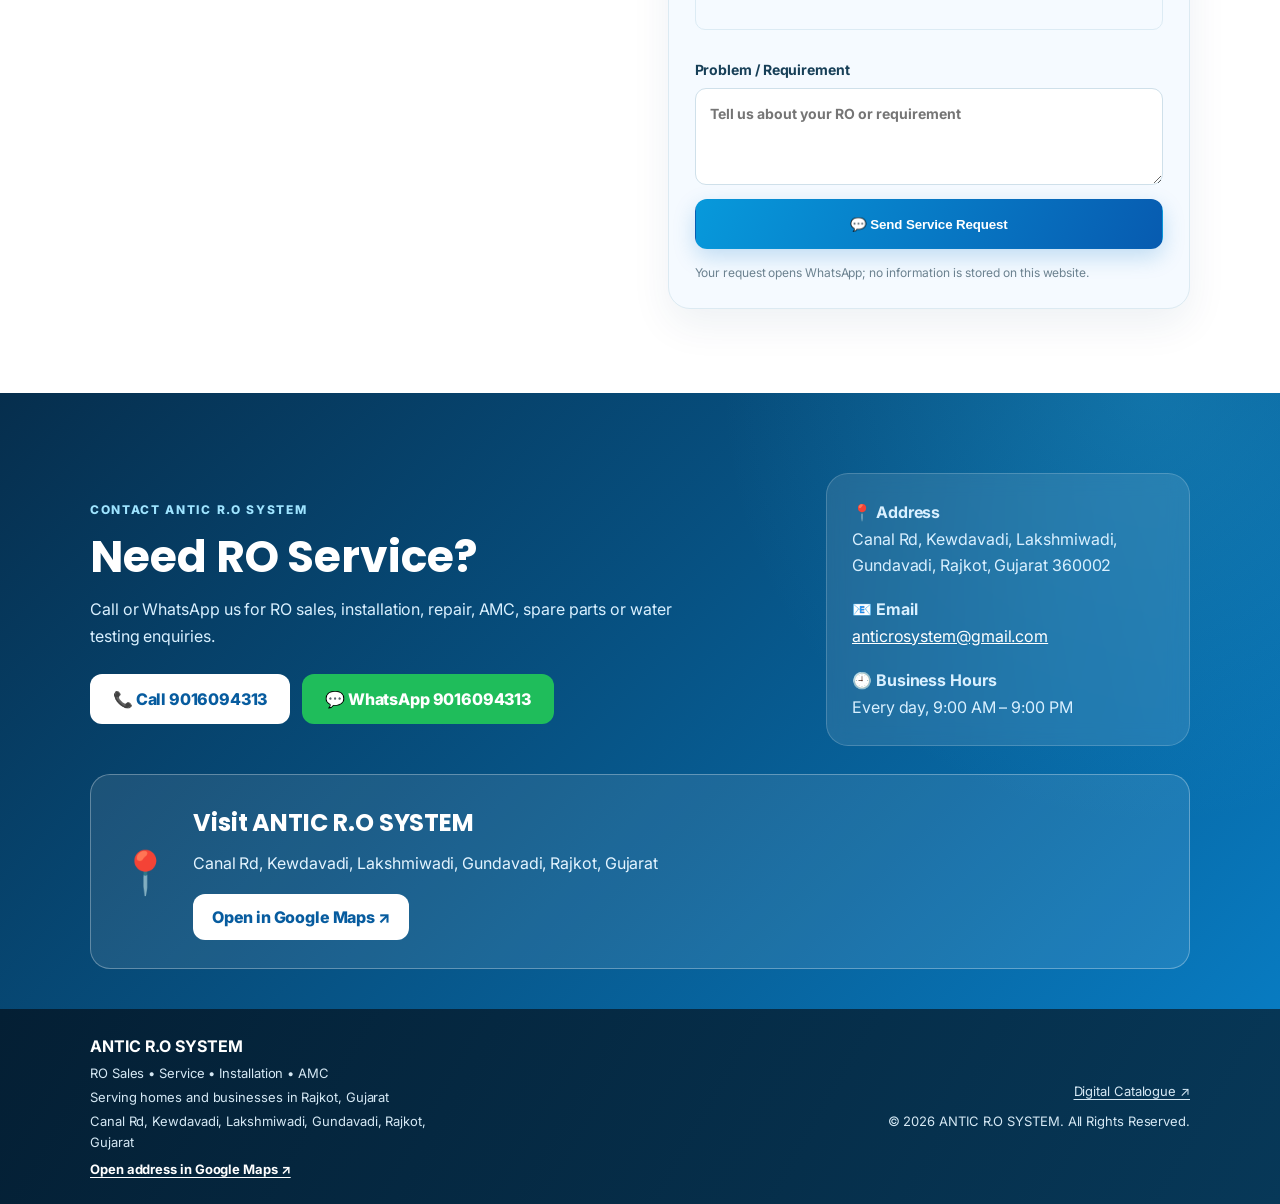
==== commit bb320858: "Add files via upload" ====
--- a/index.html
+++ b/index.html
@@ -70,9 +70,9 @@
 <section id="home" class="hero hero-slider-section" aria-label="ANTIC R.O SYSTEM banner carousel">
   <div class="purixa-carousel" aria-roledescription="carousel" aria-label="ANTIC R.O SYSTEM promotional banners">
     <div class="purixa-slides">
-      <img class="purixa-slide is-active" src="domestic-ro.webp" alt="ANTIC R.O SYSTEM — water splash and brand identity" fetchpriority="high" decoding="async">
-      <img class="purixa-slide" src="aqua-2090.webp" alt="ANTIC R.O SYSTEM — RO water purifier products with water splash" loading="lazy" decoding="async">
-      <img class="purixa-slide" src="commercial-ro.webp" alt="ANTIC R.O SYSTEM — clean water and logo" loading="lazy" decoding="async">
+      <img class="purixa-slide is-active" src="banner-1.webp" alt="ANTIC R.O SYSTEM — Clean Water Better Tomorrow banner" fetchpriority="high" decoding="async">
+      <img class="purixa-slide" src="banner-2.webp" alt="ANTIC R.O SYSTEM — Advanced RO Technology for Pure and Safe Water banner" loading="lazy" decoding="async">
+      <img class="purixa-slide" src="banner-3.webp" alt="ANTIC R.O SYSTEM — Better Water for a Healthier You banner" loading="lazy" decoding="async">
     </div>
     <button class="carousel-arrow carousel-prev" type="button" aria-label="Previous banner">&#10094;</button>
     <button class="carousel-arrow carousel-next" type="button" aria-label="Next banner">&#10095;</button>
